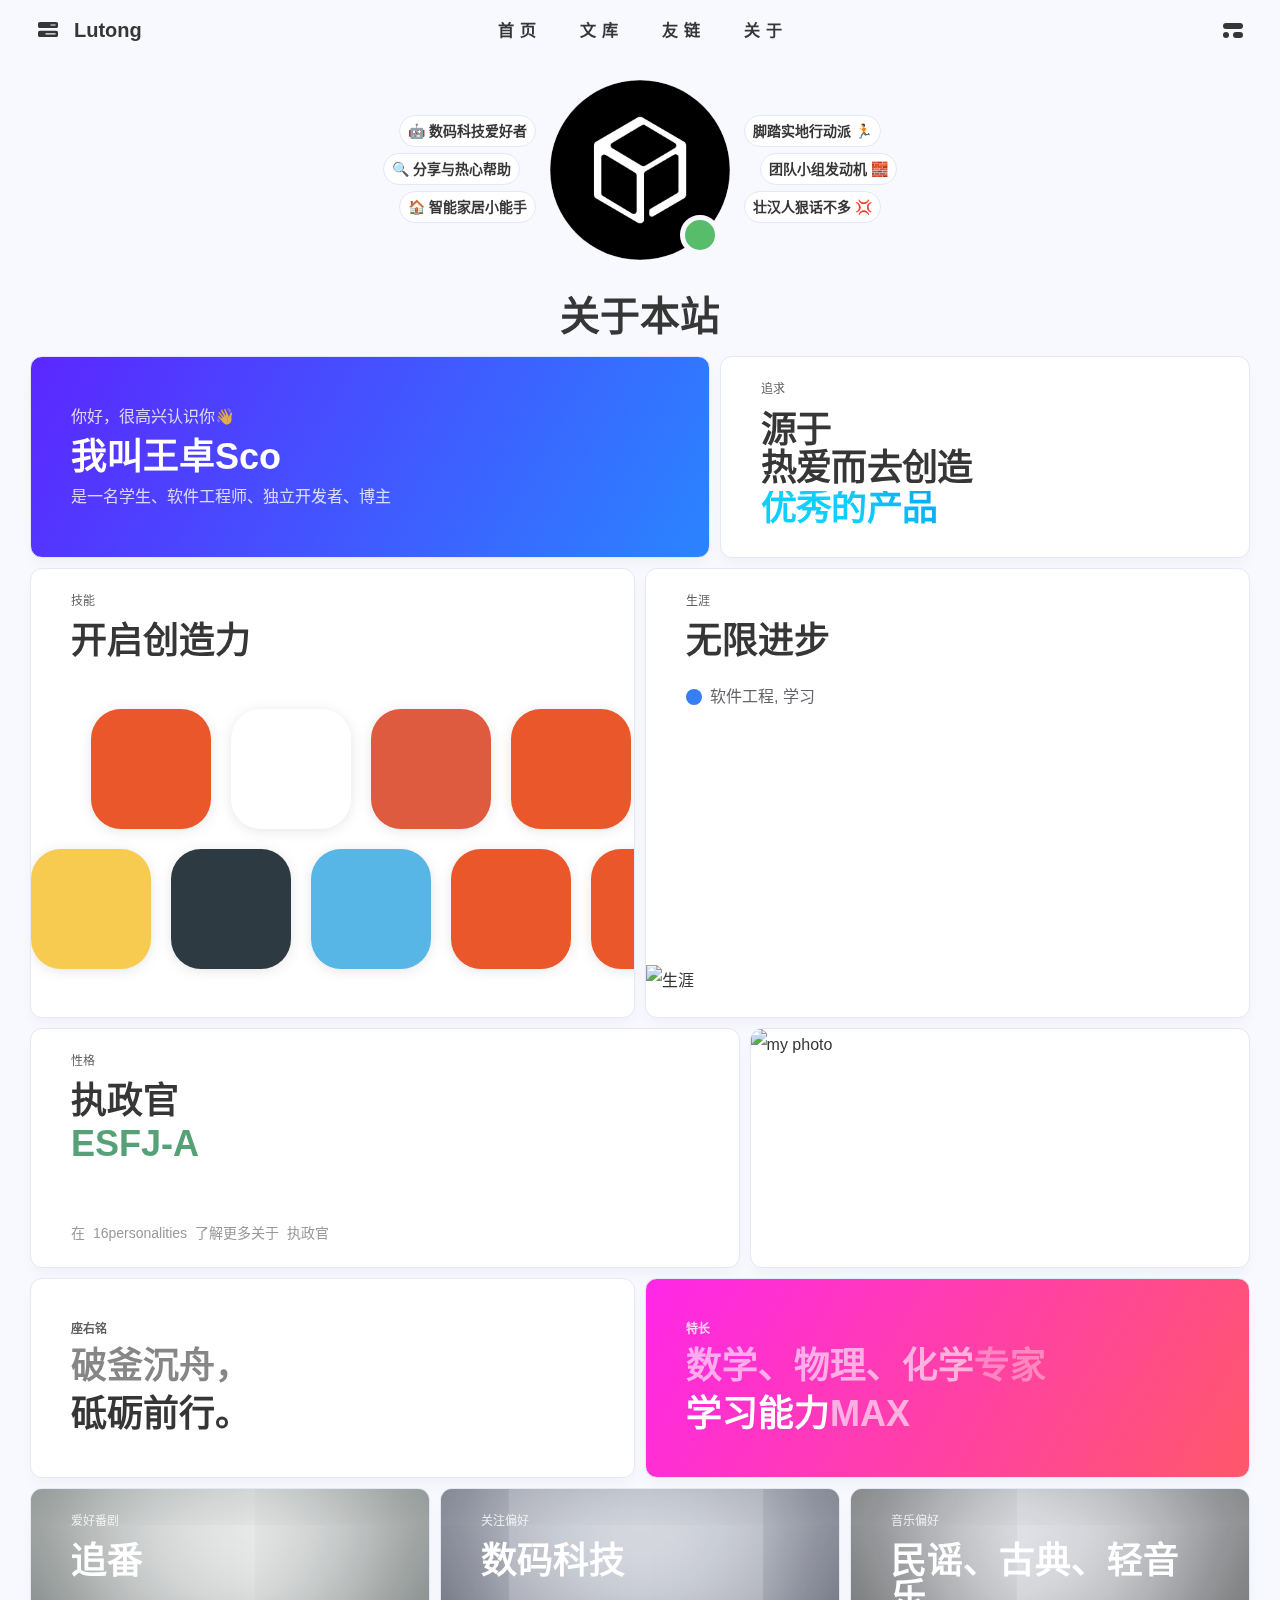
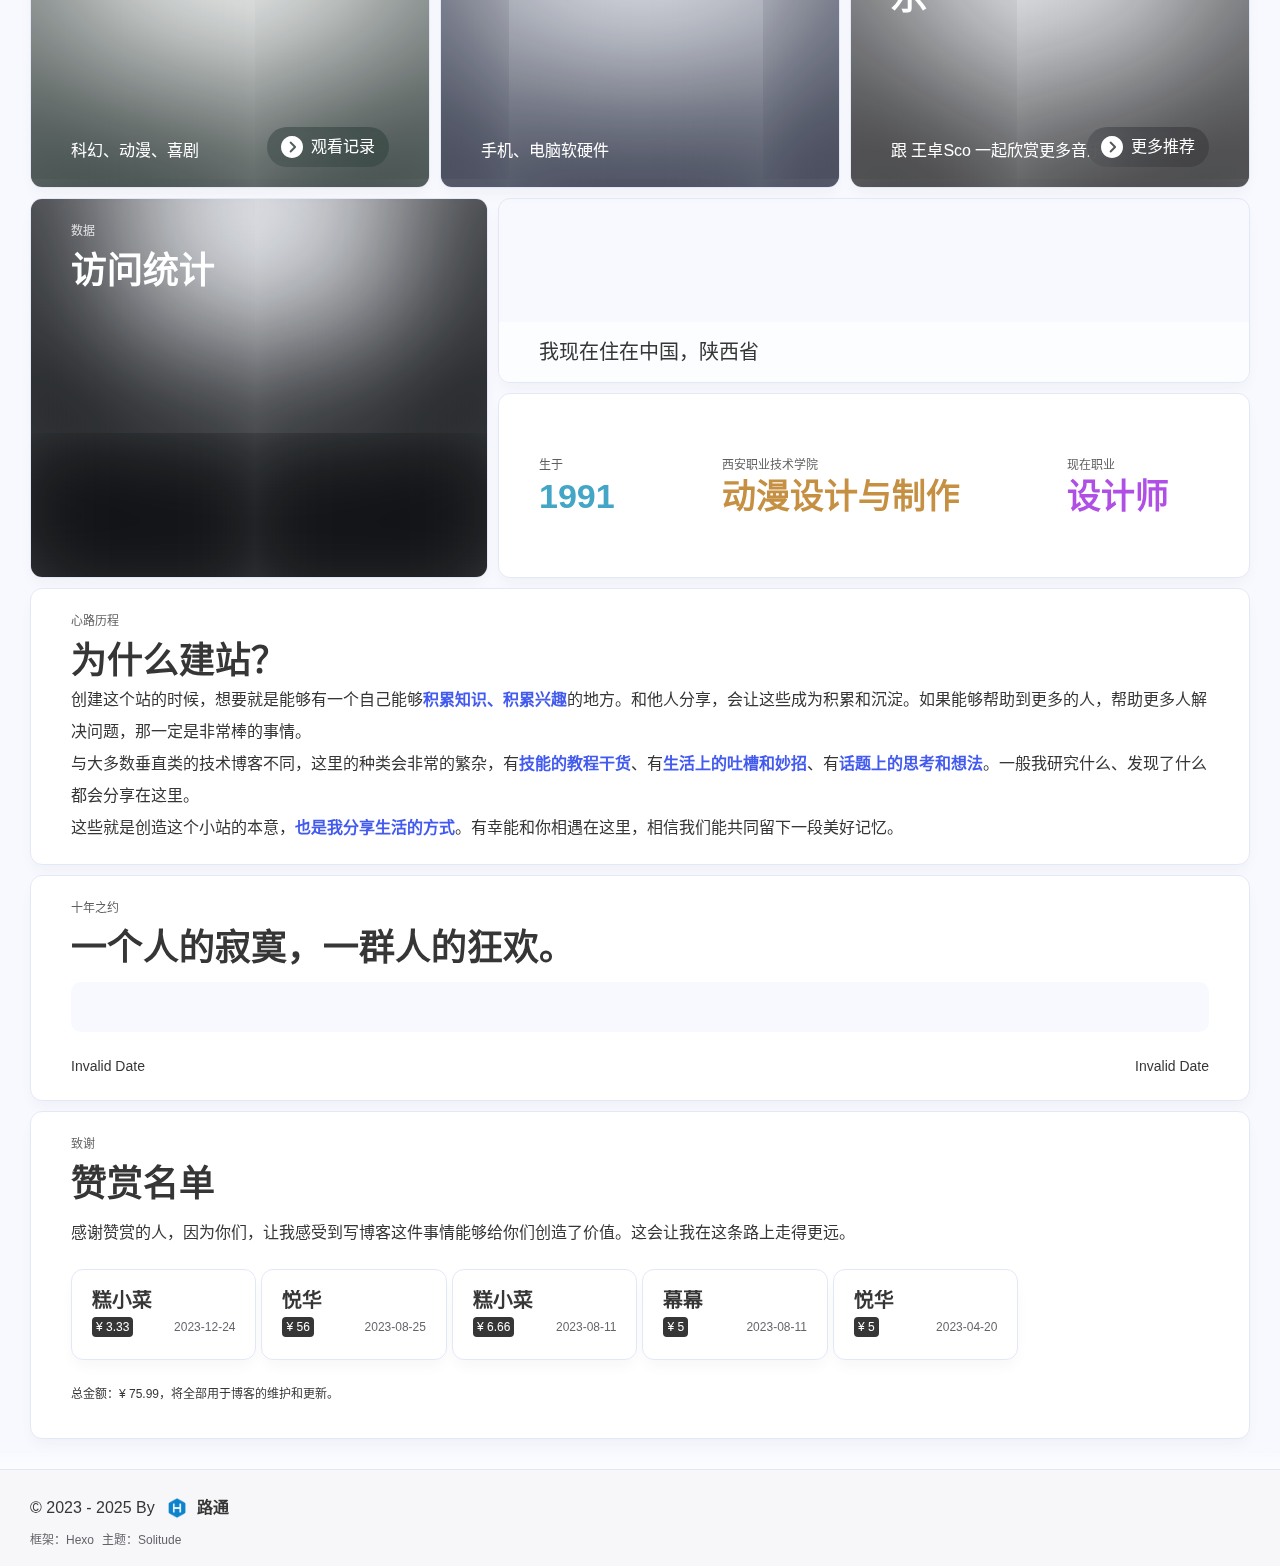
==== about/index.html @ f209f17e "Site updated: 2025-04-10 22:59:40" ====
<!DOCTYPE html><html lang="zh-CN" data-theme="light"><head><meta charset="utf-8"><meta http-equiv="X-UA-Compatible" content="IE=edge"><meta name="viewport" content="width=device-width, initial-scale=1"><title>关于本站 | 路通</title><noscript>开启JavaScript才能访问本站哦~</noscript><link rel="icon" href="/img/pwa/favicon.png"><!-- index.css--><link rel="stylesheet" href="/css/index.css?v=3.0.18"><!-- inject head--><link rel="canonical" href="http://example.com/about/index.html"><link rel="stylesheet" href="https://fastly.jsdelivr.net/npm/@fortawesome/fontawesome-free@6.7.2/css/all.min.css"><!-- aplayer--><link rel="stylesheet" href="https://fastly.jsdelivr.net/npm/aplayer@1.10.1/dist/APlayer.min.css"><!-- swiper--><link rel="stylesheet" href="https://fastly.jsdelivr.net/npm/swiper@11.0.5/swiper-bundle.min.css"><!-- fancybox ui--><link rel="stylesheet" href="https://fastly.jsdelivr.net/npm/@fancyapps/ui@5.0.36/dist/fancybox/fancybox.min.css"><!-- katex--><!-- Open Graph--><meta name="description" content="关于本站"><!-- pwa--><meta name="apple-mobile-web-app-capable" content="路通"><meta name="theme-color" content="var(--efu-main)"><meta name="apple-mobile-web-app-status-bar-style" content="var(--efu-main)"><link rel="bookmark" href="/img/pwa/favicon.png"><link rel="apple-touch-icon" href="/img/pwa/favicon.png" sizes="180x180"><script>console.log(' %c Solitude %c ' + '3.0.18' + ' %c https://github.com/everfu/hexo-theme-solitude',
    'background:#35495e ; padding: 1px; border-radius: 3px 0 0 3px;  color: #fff',
    'background:#ff9a9a ; padding: 1px; border-radius: 0 3px 3px 0;  color: #fff',
    'background:unset ; padding: 1px; border-radius: 0 3px 3px 0;  color: #fff')
</script><script>(()=>{
        const saveToLocal = {
            set: function setWithExpiry(key, value, ttl) {
                if (ttl === 0)
                    return
                const now = new Date()
                const expiryDay = ttl * 86400000
                const item = {
                    value: value,
                    expiry: now.getTime() + expiryDay
                }
                localStorage.setItem(key, JSON.stringify(item))
            },
            get: function getWithExpiry(key) {
                const itemStr = localStorage.getItem(key)

                if (!itemStr) {
                    return undefined
                }
                const item = JSON.parse(itemStr)
                const now = new Date()

                if (now.getTime() > item.expiry) {
                    localStorage.removeItem(key)
                    return undefined
                }
                return item.value
            }
        };
        window.utils = {
            saveToLocal: saveToLocal,
            getCSS: (url, id = false) => new Promise((resolve, reject) => {
              const link = document.createElement('link')
              link.rel = 'stylesheet'
              link.href = url
              if (id) link.id = id
              link.onerror = reject
              link.onload = link.onreadystatechange = function() {
                const loadState = this.readyState
                if (loadState && loadState !== 'loaded' && loadState !== 'complete') return
                link.onload = link.onreadystatechange = null
                resolve()
              }
              document.head.appendChild(link)
            }),
            getScript: (url, attr = {}) => new Promise((resolve, reject) => {
              const script = document.createElement('script')
              script.src = url
              script.async = true
              script.onerror = reject
              script.onload = script.onreadystatechange = function() {
                const loadState = this.readyState
                if (loadState && loadState !== 'loaded' && loadState !== 'complete') return
                script.onload = script.onreadystatechange = null
                resolve()
              }

              Object.keys(attr).forEach(key => {
                script.setAttribute(key, attr[key])
              })

              document.head.appendChild(script)
            }),
            addGlobalFn: (key, fn, name = false, parent = window) => {
                const globalFn = parent.globalFn || {}
                const keyObj = globalFn[key] || {}

                if (name && keyObj[name]) return

                name = name || Object.keys(keyObj).length
                keyObj[name] = fn
                globalFn[key] = keyObj
                parent.globalFn = globalFn
            },
            addEventListenerPjax: (ele, event, fn, option = false) => {
              ele.addEventListener(event, fn, option)
              utils.addGlobalFn('pjax', () => {
                  ele.removeEventListener(event, fn, option)
              })
          },
        }
    })()</script><!-- theme--><script>initTheme = () => {
    let isDarkMode = window.matchMedia('(prefers-color-scheme: dark)').matches
    const cachedMode = utils.saveToLocal.get('theme');
    if (cachedMode === undefined) {
        const nowMode =
            isDarkMode ? 'dark' : 'light'
        document.documentElement.setAttribute('data-theme', nowMode);
    } else {
        document.documentElement.setAttribute('data-theme', cachedMode);
    }
    typeof rm === 'object' && rm.mode(cachedMode === 'dark' && isDarkMode)
}
initTheme()</script><!-- global head--><script>const GLOBAL_CONFIG = {
    root: '/',
    algolia: undefined,
    localsearch: undefined,
    runtime: '2023-04-20 00:00:00',
    lazyload: {
        enable: false,
        error: '/img/error_load.avif'
    },
    copyright: false,
    highlight: {"limit":200,"expand":true,"copy":true,"syntax":"highlight.js"},
    randomlink: false,
    lang: {"theme":{"dark":"已切换至深色模式","light":"已切换至浅色模式"},"copy":{"success":"复制成功","error":"复制失败"},"backtop":"返回顶部","time":{"day":"天前","hour":"小时前","just":"刚刚","min":"分钟前","month":"个月前"},"day":" 天","f12":"开发者模式已打开，请遵循GPL协议。","totalk":"无需删除空行，直接输入评论即可"},
    aside: {
        state: {
            morning: "✨ 早上好，新的一天开始了",
            noon: "🍲 午餐时间",
            afternoon: "🌞 下午好",
            night: "早点休息",
            goodnight: "晚安 😴",
        },
        witty_words: ["你可以的","你一定可以的","祝你好运，陌生人"],
        witty_comment: {
            prefix: '好久不见，',
            back: '欢迎再次回来，',
        },
    },
    covercolor: {
        enable: true
    },
    comment: false,
    lightbox: 'fancybox',
    right_menu: false,
    translate: {"translateDelay":0,"defaultEncoding":2},
    lure: false,
    expire: false,
};</script><!-- page-config head--><script id="config-diff">var PAGE_CONFIG = {
    is_post: false,
    is_page: true,
    is_home: false,
    page: 'about',
    toc: false,
    comment: false,
    ai_text: false,
    color: false,
}</script><meta name="generator" content="Hexo 7.3.0"></head><body id="body" data-type="about"><!-- universe--><!-- background img--><!-- loading--><!-- console--><div id="console"><div class="close-btn" onclick="sco.hideConsole()"><i class="solitude fas fa-xmark"></i></div><div class="console-card-group"><div class="console-card-group-right"><div class="console-card tags" onclick="sco.hideConsole()"><div class="card-content"><div class="author-content-item-tips">标签</div><div class="author-content-item-title">寻找感兴趣的领域</div></div><div class="card-tag-cloud"></div></div><div class="console-card history" onclick="sco.hideConsole()"><ul class="card-archive-list"><li class="item"><a href="/archives/2025/04/"><span class="date">2025/04</span><div class="count-group"><span class="count">1</span><span class="unit">篇</span></div></a></li><li class="item"><a href="/archives/"><span class="date">全部文章</span><div class="count-group"><span class="count">1</span><span class="unit">篇</span></div></a></li></ul></div></div></div><div class="button-group"><div class="console-btn-item"><span class="darkmode_switchbutton" onclick="sco.switchDarkMode()" title="昼夜切换"><i class="solitude fas fa-circle-half-stroke"></i></span></div><div class="console-btn-item" id="consoleHideAside"><span class="asideSwitch" onclick="sco.switchHideAside()" title="边栏显示控制"><i class="solitude fas fa-arrows-left-right-to-line"></i></span></div><div class="console-btn-item" id="consoleMusic" onclick="sco.musicToggle()"><span class="music-switch" title="音乐开关"><i class="solitude fas fa-compact-disc"></i></span></div></div><div class="console-mask" onclick="sco.hideConsole()"></div></div><!-- sidebar--><div id="sidebar" style="zoom: 1;"><div id="menu-mask" style="display: none;"></div><div id="sidebar-menus"><div class="site-data"><div class="data-item is-center"><div class="data-item-link"><a href="/archives/"><div class="headline">文章</div><div class="length-num">1</div></a></div></div><div class="data-item is-center"><div class="data-item-link"><a href="/categories/"><div class="headline">分类</div><div class="length-num">0</div></a></div></div><div class="data-item is-center"><div class="data-item-link"><a href="/tags/"><div class="headline">标签</div><div class="length-num">0</div></a></div></div></div><span class="sidebar-menu-item-title">功能</span><div class="sidebar-menu-item"><span class="darkmode_switchbutton menu-child" onclick="sco.switchDarkMode()"><i class="solitude fas fa-circle-half-stroke"></i><span>显示模式</span></span></div><div class="back-menu-list-groups"><div class="back-menu-list-group"><div class="back-menu-list-title">项目</div><div class="back-menu-list"><a class="back-menu-item" target="_blank" rel="noopener" href="https://github.com/everfu/hexo-theme-solitude" title="Solitude"><img class="nolazyload back-menu-item-icon" src="/img/pwa/favicon.ico" alt="Solitude"><span class="back-menu-item-text">Solitude</span></a></div></div></div><div class="menus_items"><div class="menus_item"><a class="site-page" href="/"><span>首页</span></a></div><div class="menus_item"><a class="site-page" href="javascript:void(0);"><span>文库</span></a><ul class="menus_item_child"><li><a class="site-page child" href="/archives/"><i class="solitude  fas fa-folder-closed"></i><span>全部文章</span></a></li><li><a class="site-page child" href="/categories/"><i class="solitude  fas fa-clone"></i><span>全部分类</span></a></li><li><a class="site-page child" href="/tags/"><i class="solitude  fas fa-tags"></i><span>全部标签</span></a></li></ul></div><div class="menus_item"><a class="site-page" href="javascript:void(0);"><span>友链</span></a><ul class="menus_item_child"><li><a class="site-page child" href="/moments/"><i class="solitude  fas fa-wifi"></i><span>朋友圈</span></a></li><li><a class="site-page child" href="/links/"><i class="solitude  fas fa-user-group"></i><span>友情链接</span></a></li><li><a class="site-page child" href="javascript:travelling()"><i class="solitude  fas fa-gift"></i><span>宝藏博主</span></a></li></ul></div><div class="menus_item"><a class="site-page" href="javascript:void(0);"><span>关于</span></a><ul class="menus_item_child"><li><a class="site-page child" href="/equipment/"><i class="solitude  fas fa-laptop"></i><span>我的装备</span></a></li><li><a class="site-page child" href="/tlink/"><i class="solitude  fas fa-toolbox"></i><span>在线工具</span></a></li><li><a class="site-page child" href="/music/"><i class="solitude  fas fa-music"></i><span>音乐馆</span></a></li><li><a class="site-page child" href="/about/"><i class="solitude  fas fa-user"></i><span>关于我</span></a></li><li><a class="site-page child" href="/works/"><i class="solitude  fas fa-clipboard"></i><span>作品集</span></a></li></ul></div></div><span class="sidebar-menu-item-title">标签</span><div class="card-tags"><div class="card-tag-cloud"></div></div></div></div><!-- keyboard--><!-- righhtside--><div class="page" id="body-wrap"><header class="not-top-img" id="page-header"><nav class="show" id="nav"><div id="nav-group"><div id="blog_name"><div class="back-home-button" tabindex="-1"><i class="back-home-button-icon solitude fas fa-bars-progress"></i><div class="back-menu-list-groups"><div class="back-menu-list-group"><div class="back-menu-list-title">项目</div><div class="back-menu-list"><a class="back-menu-item" target="_blank" rel="noopener" href="https://github.com/everfu/hexo-theme-solitude" title="Solitude"><img class="nolazyload back-menu-item-icon" src="/img/pwa/favicon.ico" alt="Solitude"><span class="back-menu-item-text">Solitude</span></a></div></div></div></div><a id="site-name" href="/" title="返回博客主页"><span class="title">Lutong</span><i class="solitude fas fa-home"></i></a></div><div id="page-name-mask"><div id="page-name"><a id="page-name-text" onclick="sco.toTop()">关于本站</a></div></div><div id="menus"><div class="menus_items"><div class="menus_item"><a class="site-page" href="/"><span>首页</span></a></div><div class="menus_item"><a class="site-page" href="javascript:void(0);"><span>文库</span></a><ul class="menus_item_child"><li><a class="site-page child" href="/archives/"><i class="solitude  fas fa-folder-closed"></i><span>全部文章</span></a></li><li><a class="site-page child" href="/categories/"><i class="solitude  fas fa-clone"></i><span>全部分类</span></a></li><li><a class="site-page child" href="/tags/"><i class="solitude  fas fa-tags"></i><span>全部标签</span></a></li></ul></div><div class="menus_item"><a class="site-page" href="javascript:void(0);"><span>友链</span></a><ul class="menus_item_child"><li><a class="site-page child" href="/moments/"><i class="solitude  fas fa-wifi"></i><span>朋友圈</span></a></li><li><a class="site-page child" href="/links/"><i class="solitude  fas fa-user-group"></i><span>友情链接</span></a></li><li><a class="site-page child" href="javascript:travelling()"><i class="solitude  fas fa-gift"></i><span>宝藏博主</span></a></li></ul></div><div class="menus_item"><a class="site-page" href="javascript:void(0);"><span>关于</span></a><ul class="menus_item_child"><li><a class="site-page child" href="/equipment/"><i class="solitude  fas fa-laptop"></i><span>我的装备</span></a></li><li><a class="site-page child" href="/tlink/"><i class="solitude  fas fa-toolbox"></i><span>在线工具</span></a></li><li><a class="site-page child" href="/music/"><i class="solitude  fas fa-music"></i><span>音乐馆</span></a></li><li><a class="site-page child" href="/about/"><i class="solitude  fas fa-user"></i><span>关于我</span></a></li><li><a class="site-page child" href="/works/"><i class="solitude  fas fa-clipboard"></i><span>作品集</span></a></li></ul></div></div></div><div id="nav-left"></div><div id="nav-right"><div class="nav-button" id="nav-console"><a class="console_switchbutton" onclick="sco.showConsole()" title="中控台" href="javascript:void(0);"><label><i class="left"></i><i class="center"></i><i class="right"></i></label></a></div><div class="nav-button" id="nav-totop" onclick="sco.toTop()"><a class="totopbtn"><i class="solitude fas fa-arrow-up"></i><span id="percent">0</span></a></div><div id="toggle-menu"><a class="site-page"><i class="solitude fas fa-bars"></i></a></div></div></div></nav></header><main class="layout hide-aside" id="content-inner"><div id="page"><div id="about-page"><div class="author-info"><div class="author-tag-left"><span class="author-tag">🤖️ 数码科技爱好者</span><span class="author-tag">🔍 分享与热心帮助</span><span class="author-tag">🏠 智能家居小能手</span></div><div class="author-img"><img src="/img/logo.png"></div><div class="author-tag-right"><span class="author-tag">脚踏实地行动派 🏃</span><span class="author-tag">团队小组发动机 🧱</span><span class="author-tag">壮汉人狠话不多 💢</span></div></div><div class="author-title">关于本站</div><div class="author-content"><div class="author-content-item myInfoAndWittyWord"><div class="title1">你好，很高兴认识你👋</div><div class="title2"><span class="inline-word">我叫王卓Sco</span></div><div class="title1">是一名学生、软件工程师、独立开发者、博主</div></div><div class="aboutsiteTips author-content-item"><div class="author-content-item-tips">追求</div><h2><span class="inline-word">源于<br>热爱而去创造</span><div class="mask"><span class="first-tips" data-show="">优秀的产品</span><span>出色的设计</span><span>高效的编程</span><span data-up="">人性化的用户体验</span></div></h2></div></div><script>var pursuitInterval = null;
pursuitInterval = setInterval(function () {
    const show = document.querySelector('span[data-show]')
    const next = show.nextElementSibling || document.querySelector('.first-tips')
    const up = document.querySelector('span[data-up]')
    if (up) {
        up.removeAttribute('data-up')
    }
    show.removeAttribute('data-show')
    show.setAttribute('data-up', '')
    next.setAttribute('data-show', '')
}, 2000)

document.addEventListener('pjax:send', function () {
    clearInterval(pursuitInterval);
});</script><div class="author-content"><div class="author-content-item skills"><div class="card-content"><div class="author-content-item-tips">技能</div><span class="author-content-item-title">开启创造力</span><div class="skills-style-group"><div class="tags-group-all"><div class="tags-group-wrapper"><div class="tags-group-icon-pair"><div class="tags-group-icon" style="background:#e9572b"><i class="https://i.postimg.cc/vBWVnY8q/html.png" title="HTML" style="color: "></i></div><div class="tags-group-icon" style="background:#f7cb4f"><i class="https://i.postimg.cc/3N10Ltv2/js.png" title="Javascript" style="color: "></i></div></div><div class="tags-group-icon-pair"><div class="tags-group-icon" style="background:#ffffff"><i class="https://npm.elemecdn.com/wleelw-blog-abs@1.0.0/img/icon/kotlin-logo.svg" title="Kotlin" style="color: "></i></div><div class="tags-group-icon" style="background:#2e3a41"><i class="https://i.postimg.cc/dVLZBmtT/webpack.png" title="WebPack" style="color: "></i></div></div><div class="tags-group-icon-pair"><div class="tags-group-icon" style="background:#df5b40"><i class="https://i.postimg.cc/nhgjwjCS/git.png" title="Git" style="color: "></i></div><div class="tags-group-icon" style="background:#57b6e6"><i class="https://i.postimg.cc/8Pk6Fg24/docker.png" title="Docker" style="color: "></i></div></div><div class="tags-group-icon-pair"><div class="tags-group-icon" style="background:#e9572b"><i class="https://i.postimg.cc/vBWVnY8q/html.png" title="HTML" style="color: "></i></div><div class="tags-group-icon" style="background:#e9572b"><i class="https://i.postimg.cc/vBWVnY8q/html.png" title="HTML" style="color: "></i></div></div><div class="tags-group-icon-pair"><div class="tags-group-icon" style="background:#e9572b"><i class="https://i.postimg.cc/vBWVnY8q/html.png" title="HTML" style="color: "></i></div><div class="tags-group-icon" style="background:#e9572b"><i class="https://i.postimg.cc/vBWVnY8q/html.png" title="HTML" style="color: "></i></div></div><div class="tags-group-icon-pair"><div class="tags-group-icon" style="background:#e9572b"><i class="https://i.postimg.cc/vBWVnY8q/html.png" title="HTML" style="color: "></i></div><div class="tags-group-icon" style="background:#f7cb4f"><i class="https://i.postimg.cc/3N10Ltv2/js.png" title="Javascript" style="color: "></i></div></div><div class="tags-group-icon-pair"><div class="tags-group-icon" style="background:#ffffff"><i class="https://npm.elemecdn.com/wleelw-blog-abs@1.0.0/img/icon/kotlin-logo.svg" title="Kotlin" style="color: "></i></div><div class="tags-group-icon" style="background:#2e3a41"><i class="https://i.postimg.cc/dVLZBmtT/webpack.png" title="WebPack" style="color: "></i></div></div><div class="tags-group-icon-pair"><div class="tags-group-icon" style="background:#df5b40"><i class="https://i.postimg.cc/nhgjwjCS/git.png" title="Git" style="color: "></i></div><div class="tags-group-icon" style="background:#57b6e6"><i class="https://i.postimg.cc/8Pk6Fg24/docker.png" title="Docker" style="color: "></i></div></div><div class="tags-group-icon-pair"><div class="tags-group-icon" style="background:#e9572b"><i class="https://i.postimg.cc/vBWVnY8q/html.png" title="HTML" style="color: "></i></div><div class="tags-group-icon" style="background:#e9572b"><i class="https://i.postimg.cc/vBWVnY8q/html.png" title="HTML" style="color: "></i></div></div><div class="tags-group-icon-pair"><div class="tags-group-icon" style="background:#e9572b"><i class="https://i.postimg.cc/vBWVnY8q/html.png" title="HTML" style="color: "></i></div><div class="tags-group-icon" style="background:#e9572b"><i class="https://i.postimg.cc/vBWVnY8q/html.png" title="HTML" style="color: "></i></div></div></div></div><div class="skills-list"><div class="skill-info"><div class="skill-icon" style="background:#e9572b"><i class="https://i.postimg.cc/vBWVnY8q/html.png" title="HTML" style="color: "></i></div><div class="skill-name"><span>HTML</span></div></div><div class="skill-info"><div class="skill-icon" style="background:#f7cb4f"><i class="https://i.postimg.cc/3N10Ltv2/js.png" title="Javascript" style="color: "></i></div><div class="skill-name"><span>Javascript</span></div></div><div class="skill-info"><div class="skill-icon" style="background:#ffffff"><i class="https://npm.elemecdn.com/wleelw-blog-abs@1.0.0/img/icon/kotlin-logo.svg" title="Kotlin" style="color: "></i></div><div class="skill-name"><span>Kotlin</span></div></div><div class="skill-info"><div class="skill-icon" style="background:#2e3a41"><i class="https://i.postimg.cc/dVLZBmtT/webpack.png" title="WebPack" style="color: "></i></div><div class="skill-name"><span>WebPack</span></div></div><div class="skill-info"><div class="skill-icon" style="background:#df5b40"><i class="https://i.postimg.cc/nhgjwjCS/git.png" title="Git" style="color: "></i></div><div class="skill-name"><span>Git</span></div></div><div class="skill-info"><div class="skill-icon" style="background:#57b6e6"><i class="https://i.postimg.cc/8Pk6Fg24/docker.png" title="Docker" style="color: "></i></div><div class="skill-name"><span>Docker</span></div></div><div class="skill-info"><div class="skill-icon" style="background:#e9572b"><i class="https://i.postimg.cc/vBWVnY8q/html.png" title="HTML" style="color: "></i></div><div class="skill-name"><span>HTML</span></div></div><div class="skill-info"><div class="skill-icon" style="background:#e9572b"><i class="https://i.postimg.cc/vBWVnY8q/html.png" title="HTML" style="color: "></i></div><div class="skill-name"><span>HTML</span></div></div><div class="skill-info"><div class="skill-icon" style="background:#e9572b"><i class="https://i.postimg.cc/vBWVnY8q/html.png" title="HTML" style="color: "></i></div><div class="skill-name"><span>HTML</span></div></div><div class="skill-info"><div class="skill-icon" style="background:#e9572b"><i class="https://i.postimg.cc/vBWVnY8q/html.png" title="HTML" style="color: "></i></div><div class="skill-name"><span>HTML</span></div></div><div class="etc">...</div></div></div></div></div><div class="author-content-item careers"><div class="card-content"><div class="author-content-item-tips">生涯</div><span class="author-content-item-title">无限进步</span><div class="careers-group"><div class="careers-item"><div class="circle" style="background:#357ef5"></div><div class="name">软件工程, 学习</div></div></div><img class="author-content-img" src="https://s3.qjqq.cn/47/67a216483c354.png!color" alt="生涯"></div></div></div><div class="author-content"><div class="author-content-item personalities"><div class="author-content-item-tips">性格</div><span class="author-content-item-title">执政官</span><div class="title2" style="color:#56a178">ESFJ-A</div><div class="image"><img class="nolazyload" src="https:/example.com/ESFJ-A.svg"></div><div class="post-tips">在 <a target="_blank" rel="noopener" href="https://www.16personalities.com/">16personalities </a>了解更多关于 <a target="_blank" rel="noopener" href="https://www.16personalities.com/ch/esfj-人格">执政官</a></div></div><div class="author-content-item myphoto"><img class="author-content-img" src="https://7.isyangs.cn/1/65eb2d340cad3-1.png" alt="my photo"></div></div><div class="author-content"><div class="author-content-item maxim"><div class="author-content-item-tips">座右铭</div><span class="maxim-title"><span>破釜沉舟，</span><span>砥砺前行。</span></span></div><div class="author-content-item buff"><div class="card-content"><div class="author-content-item-tips">特长</div><span class="buff-title"><span>数学、物理、化学<span class="inline-word">专家</span></span><span>学习能力<span class="inline-word">MAX</span></span></span></div></div></div><div class="author-content"><div class="author-content-item comic"><div class="card-content"><div class="author-content-item-tips">爱好番剧</div><span class="author-content-item-title">追番</span><div class="content-bottom"><div class="tips">科幻、动漫、喜剧</div><div class="banner-button-group"><a class="banner-button" href="/pyq/"><i class="solitude fas fa-circle-chevron-right"></i><span class="banner-button-text">观看记录</span></a></div></div><div class="comic-box"><a class="comic-item" href="https://movie.douban.com/subject/26683290/" target="_blank" rel="noopener noreferrer" title="你的名字"><div class="comic-item-cover"><img class="nolazyload" src="https://images.418121.xyz/file/blog/covers/p2910701461.webp" alt="你的名字"></div></a><a class="comic-item" href="https://www.bilibili.com/bangumi/media/md1699" target="_blank" rel="noopener noreferrer" title="四月是你的谎言"><div class="comic-item-cover"><img class="nolazyload" src="https://images.418121.xyz/file/blog/covers/p2232343678.webp" alt="四月是你的谎言"></div></a><a class="comic-item" href="https://movie.douban.com/subject/35267208/" target="_blank" rel="noopener noreferrer" title="流浪地球2"><div class="comic-item-cover"><img class="nolazyload" src="https://images.418121.xyz/file/blog/covers/p2886653882.webp" alt="流浪地球2"></div></a><a class="comic-item" href="https://movie.douban.com/subject/34874432/" target="_blank" rel="noopener noreferrer" title="花束般的恋爱"><div class="comic-item-cover"><img class="nolazyload" src="https://images.418121.xyz/file/blog/covers/p2868462052.webp" alt="花束般的恋爱"></div></a><a class="comic-item" href="https://movie.douban.com/subject/30402296/" target="_blank" rel="noopener noreferrer" title="天气之子"><div class="comic-item-cover"><img class="nolazyload" src="https://images.418121.xyz/file/blog/covers/p2558022335.webp" alt="天气之子"></div></a></div></div></div><div class="author-content-item like-technology" style="background: url(https://7.isyangs.cn/1/65eb2e3d6616b-1.png) no-repeat center/cover"><div class="card-content"><div class="author-content-item-tips">关注偏好</div><span class="author-content-item-title">数码科技</span><div class="content-bottom"><div class="tips">手机、电脑软硬件</div></div></div></div><div class="author-content-item like-music" style="background: url(https://7.isyangs.cn/1/65eb2e5f85132-1.png) no-repeat center/cover"><div class="card-content"><div class="author-content-item-tips">音乐偏好</div><span class="author-content-item-title">民谣、古典、轻音乐</span><div class="content-bottom"><div class="tips">跟 王卓Sco 一起欣赏更多音乐</div><div class="banner-button-group"><a class="banner-button" href="/music/"><i class="solitude fas fa-circle-chevron-right"></i><span class="banner-button-text">更多推荐</span></a></div></div></div></div></div><div class="author-content"><div class="about-statistic author-content-item" style="background: url(https://7.isyangs.cn/1/65eb2e9109826-1.png);"><div class="card-content"><div class="author-content-item-tips">数据</div><span class="author-content-item-title">访问统计</span><div id="statistic"></div><div class="post-tips"></div></div></div><style>:root {
    --site-about-oneself-map--light: url(https://7.isyangs.cn/1/65eb2ec63a9aa-1.png);
    --site-about-oneself-map--dark: url(https://7.isyangs.cn/1/65eb2eedc780e-1.png);
}</style><div class="author-content-item-group column mapAndInfo"><div class="author-content-item map single"><span class="map-title">我现在住在中国，陕西省</span></div><div class="author-content-item selfInfo single"><div><span class="selfInfo-title">生于</span><span class="selfInfo-content" style="color: #43a6c6;">1991</span></div><div><span class="selfInfo-title">西安职业技术学院</span><span class="selfInfo-content" style="color: #c69043;">动漫设计与制作</span></div><div><span class="selfInfo-title">现在职业</span><span class="selfInfo-content" style="color: #b04fe6;">设计师</span></div></div></div></div><div class="author-content"><div class="create-site-post author-content-item single"><div class="author-content-item-tips">心路历程</div><span class="author-content-item-title">为什么建站？</span><br>创建这个站的时候，想要就是能够有一个自己能够<b>积累知识、积累兴趣</b>的地方。和他人分享，会让这些成为积累和沉淀。如果能够帮助到更多的人，帮助更多人解决问题，那一定是非常棒的事情。 <br> 与大多数垂直类的技术博客不同，这里的种类会非常的繁杂，有<b>技能的教程干货</b>、有<b>生活上的吐槽和妙招</b>、有<b>话题上的思考和想法</b>。一般我研究什么、发现了什么都会分享在这里。 <br> 这些就是创造这个小站的本意，<b>也是我分享生活的方式</b>。有幸能和你相遇在这里，相信我们能共同留下一段美好记忆。 <br></div></div><div class="author-content" id="tenyear"><div class="create-site-post author-content-item single"><div class="author-content-item-tips">十年之约</div><div class="author-content-item-title">一个人的寂寞，一群人的狂欢。</div><p></p><div class="tenyear-timeline"><div class="progress"></div><div class="past-time"></div><div class="percentage-label"></div></div><div class="time-labels"><div class="start-time" id="tenyear-start-time">Invalid Date</div><div class="end-time" id="tenyear-end-time">Invalid Date</div></div></div></div><script>function updateTenYearProgress() {
    let progressElement = document.querySelector(".progress");
    let pastTimeElement = document.querySelector(".past-time");
    let percentageLabelElement = document.querySelector(".percentage-label");
    let startTimeElement = document.getElementById("tenyear-start-time");
    let endTimeElement = document.getElementById("tenyear-end-time");
    let startTime = new Date(startTimeElement.textContent).getTime();
    let endTime = new Date(endTimeElement.textContent).getTime();

    const currentTime = new Date().getTime();
    const progress = ((currentTime - startTime) / (endTime - startTime) * 100);
    const progressPercentage = Math.min(progress, 100) + "%";

    pastTimeElement.style.setProperty("--past-time-percentage", progress + "%");
    progressElement.style.setProperty("--progress-percentage", progressPercentage);
    if (progress > 5) {
        percentageLabelElement.textContent = `${progress.toFixed(0)}%`;
        percentageLabelElement.style.left = `calc(${progress}% - 35px)`;
    }

    percentageLabelElement.style.visibility = "visible";
}

if (document.getElementById("tenyear")) {
    updateTenYearProgress();
}</script><div class="author-content"><div class="author-content-item single reward"><div class="author-content-item-tips">致谢</div><span class="author-content-item-title">赞赏名单</span><div class="author-content-item-description">感谢赞赏的人，因为你们，让我感受到写博客这件事情能够给你们创造了价值。这会让我在这条路上走得更远。</div><div class="reward-list-all"><div class="reward-list-item"><div class="reward-list-item-name">糕小菜</div><div class="reward-list-bottom-group"><div class="reward-list-item-money" style="background-color:undefined">¥ 3.33</div><time class="datetime reward-list-item-time" datetime="2023-12-24T08:00:00+08:00"></time></div></div><div class="reward-list-item"><div class="reward-list-item-name">悦华</div><div class="reward-list-bottom-group"><div class="reward-list-item-money" style="background-color:undefined">¥ 56</div><time class="datetime reward-list-item-time" datetime="2023-08-25T08:00:00+08:00"></time></div></div><div class="reward-list-item"><div class="reward-list-item-name">糕小菜</div><div class="reward-list-bottom-group"><div class="reward-list-item-money" style="background-color:undefined">¥ 6.66</div><time class="datetime reward-list-item-time" datetime="2023-08-11T08:00:00+08:00"></time></div></div><div class="reward-list-item"><div class="reward-list-item-name">幕幕</div><div class="reward-list-bottom-group"><div class="reward-list-item-money" style="background-color:undefined">¥ 5</div><time class="datetime reward-list-item-time" datetime="2023-08-11T08:00:00+08:00"></time></div></div><div class="reward-list-item"><div class="reward-list-item-name">悦华</div><div class="reward-list-bottom-group"><div class="reward-list-item-money" style="background-color:undefined">¥ 5</div><time class="datetime reward-list-item-time" datetime="2023-04-20T08:00:00+08:00"></time></div></div></div><div class="reward-list-tips"><p>总金额：¥ 75.99，将全部用于博客的维护和更新。</p></div></div></div></div></div></main><footer id="footer"><div id="footer-bar"><div class="footer-bar-links"><div class="footer-bar-left"><div class="copyright">© 2023 - 2025 By&nbsp;<a class="footer-bar-link" href="/"><img class="author-avatar" src="/img/pwa/favicon.png">路通</a></div><div class="beian-group"><a class="footer-bar-link" target="_blank" rel="noopener" href="https://hexo.io/">框架：Hexo</a><a class="footer-bar-link" target="_blank" rel="noopener" href="https://github.com/everfu/hexo-theme-solitude">主题：Solitude</a></div></div></div></div></footer></div><!-- right_menu--><!-- inject body--><div><script src="/js/utils.js?v=3.0.18"></script><script src="/js/main.js?v=3.0.18"></script><script src="/js/third_party/waterfall.min.js?v=3.0.18"></script><script src="https://fastly.jsdelivr.net/npm/pjax@0.2.8/pjax.min.js"></script><script src="/js/tw_cn.js?v=3.0.18"></script><script src="https://fastly.jsdelivr.net/npm/node-snackbar@0.1.16/dist/snackbar.min.js"></script><script src="https://fastly.jsdelivr.net/npm/@fancyapps/ui@5.0.36/dist/fancybox/fancybox.umd.min.js"></script><script src="https://fastly.jsdelivr.net/npm/swiper@11.0.5/swiper-bundle.min.js"></script><script>var meting_api = 'https://meting.qjqq.cn/?server=:server&type=:type&id=:id&auth=:auth&r=:r';</script><script src="https://fastly.jsdelivr.net/npm/aplayer@1.10.1/dist/APlayer.min.js"></script><script src="https://fastly.jsdelivr.net/npm/meting@2.0.1/dist/Meting.min.js"></script><script src="https://fastly.jsdelivr.net/npm/colorthief@2.6.0/dist/color-thief.min.js"></script><script src="/js/covercolor/local.js?v=3.0.18"></script><script>window.paceOptions = {
  restartOnPushState: false
}

utils.addGlobalFn('pjaxSend', () => {
  Pace.restart()
}, 'pace_restart')
</script><script src="https://fastly.jsdelivr.net/npm/pace-js@1.2.4/pace.min.js"></script><div class="js-pjax"></div></div><!-- pjax--><script>const pjax = new Pjax({
    elements: 'a:not([target="_blank"])',
    selectors: ["title","#body-wrap","#site-config","meta[name=\"description\"]",".js-pjax","meta[property^=\"og:\"]","#config-diff",".rs_show",".rs_hide"],
    cacheBust: false,
    analytics: false,
    scrollRestoration: false
})

document.querySelectorAll('script[data-pjax]').forEach(item => {
    const newScript = document.createElement('script')
    const content = item.text || item.textContent || item.innerHTML || ""
    Array.from(item.attributes).forEach(attr => newScript.setAttribute(attr.name, attr.value))
    newScript.appendChild(document.createTextNode(content))
    item.parentNode.replaceChild(newScript, item)
})

document.addEventListener('pjax:complete', () => {
    window.refreshFn()

    document.querySelectorAll('script[data-pjax]').forEach(item => {
        const newScript = document.createElement('script')
        const content = item.text || item.textContent || item.innerHTML || ""
        Array.from(item.attributes).forEach(attr => newScript.setAttribute(attr.name, attr.value))
        newScript.appendChild(document.createTextNode(content))
        item.parentNode.replaceChild(newScript, item)
    })

    GLOBAL_CONFIG.islazyload && window.lazyLoadInstance.update()

})

document.addEventListener('pjax:error', (e) => {
    if (e.request.status === 404) {
        pjax.loadUrl('/404.html')
    }
})</script><!-- google adsense--><!-- search--><!-- music--><div class="needEndHide" id="nav-music"><div id="nav-music-hoverTips" onclick="sco.musicToggle()">音乐已暂停</div><meting-js id="5144842535" server="netease" type="playlist" mutex="true" preload="none" theme="var(--efu-main)" data-lrctype="0" order="random" volume="0.8"></meting-js></div></body></html>
        <script>
            const posts = ["2025/04/10/hello-world/"];
            function toRandomPost() {
                const randomPost = posts[Math.floor(Math.random() * posts.length)];
                pjax.loadUrl(GLOBAL_CONFIG.root + randomPost);
            }
        </script>
---- css/index.css ----
@charset "UTF-8";
.card_box {
  display: flex;
  justify-content: space-between;
  flex-direction: column;
  background-position: center;
  background-size: cover;
  border-radius: 12px;
  position: relative;
  overflow: hidden;
  padding: 10px;
  color: #fff !important;
  margin: 10px auto;
}
.card_box::after {
  content: '';
  position: absolute;
  height: 100%;
  width: 100%;
  left: 0;
  top: 0;
  background: rgba(0,0,0,0.1);
  transition: 0.5s;
  z-index: 0;
}
.card_box:hover .card_mask {
  opacity: 1;
  pointer-events: auto;
}
.card_box .card_top {
  display: flex;
  z-index: 1;
  align-items: center;
  justify-content: space-between;
}
.card_box .card_mask {
  position: absolute;
  pointer-events: none;
  z-index: 2;
  transition: 0.5s;
  opacity: 0;
  width: 100%;
  height: 100%;
  left: 0;
  top: 0;
  padding: 20px;
  background: #333;
}
.card_box .card_mask span {
  display: block;
  height: calc(100% - 40px);
  overflow: auto;
}
.card_box .card_mask a {
  text-align: center;
  background: #fff;
  color: #333 !important;
  border-radius: 5px;
  border-bottom: none !important;
  position: absolute;
  width: calc(100% - 40px);
  bottom: 20px;
  left: 20px;
}
.card_box .card_mask a:hover {
  text-decoration: none !important;
  color: #fff !important;
  background: #49b1f5;
}
.card_box .card_content {
  z-index: 1;
}
.card_box .card_content span {
  font-size: 18px;
  font-weight: bold;
}
[data-theme='dark'] .card_box {
  color: #ddd !important;
}
[data-theme='dark'] .card_box::after {
  background: rgba(0,0,0,0.4);
}
.red {
  color: var(--efu-red);
}
.green {
  color: var(--efu-green);
}
.blue {
  color: var(--efu-blue);
}
.yellow {
  color: var(--efu-yellow);
}
.pink {
  color: var(--efu-pink);
}
.purple {
  color: var(--efu-purple);
}
.orange {
  color: var(--efu-orange);
}
.bg-red {
  background-color: var(--efu-red);
  color: var(--efu-white);
}
.bg-green {
  background-color: var(--efu-green);
  color: var(--efu-white);
}
.bg-blue {
  background-color: var(--efu-blue);
  color: var(--efu-white);
}
.bg-yellow {
  background-color: var(--efu-yellow);
}
.bg-pink {
  background-color: var(--efu-pink);
  color: var(--efu-white);
}
.bg-purple {
  background-color: var(--efu-purple);
  color: var(--efu-white);
}
.bg-orange {
  background-color: var(--efu-orange);
  color: var(--efu-white);
}
.block {
  display: block;
}
.center {
  margin: 0 auto;
}
.right {
  margin-left: auto;
}
.larger {
  font-size: 1.5rem;
  margin: 5px;
}
.larger i {
  transform: scale(1.5);
}
.video-container {
  display: flex;
  justify-content: center;
}
.video-container iframe {
  width: 80%;
  height: 400px;
}
@media screen and (max-width: 768px) {
  .video-container iframe {
    width: 100%;
    height: 200px;
  }
}

@keyframes snackbar-progress{0%{width:0}to{width:100%}}.snackbar-container{transition:.5s;font-size:14px;position:fixed;align-items:center;line-height:22px;padding:18px 24px;bottom:-100px;top:-100px;opacity:0;z-index:9999;background:var(--efu-lighttext)!important;color:var(--efu-card-bg);border-radius:0;display:flex;justify-content:center;max-width:none;min-width:100%;margin:0;left:0;height:60px;transform:none}.snackbar-container p{color:var(--efu-card-bg)!important;font-weight:700!important;text-align:center;font-size:.8rem!important;display:flex;justify-content:center}.snackbar-container .action{display:inline-block;font-size:inherit;margin:0 0 0 24px;min-width:min-content;cursor:pointer;color:var(--efu-card-bg)!important;background:var(--efu-lighttext)!important;padding:4px 6px;font-weight:700;border-radius:8px;transition:.3s;border:var(--style-border)}.snackbar-container .action:hover{background:var(--efu-card-bg)!important;color:var(--efu-lighttext)!important}.snackbar-container:after{position:absolute;width:0;height:100%;left:0;top:0;background:var(--efu-white);opacity:.1;content:"";animation:snackbar-progress var(--efu-snackbar-time) linear forwards;pointer-events:none}.snackbar-pos.top-center,.snackbar-pos.top-left{bottom:auto;top:0;left:0}.snackbar-pos.top-right{bottom:auto;top:0;right:0}
@media screen and (min-width: 768px) {
@-moz-keyframes showCover {
    from {
      opacity: 0;
      transform: rotate(10deg) translateY(-8%) scale(1.8);
    }
    to {
      opacity: 0.5;
      transform: rotate(10deg) translateY(-10%) scale(2);
    }
}
@-webkit-keyframes showCover {
    from {
      opacity: 0;
      transform: rotate(10deg) translateY(-8%) scale(1.8);
    }
    to {
      opacity: 0.5;
      transform: rotate(10deg) translateY(-10%) scale(2);
    }
}
@-o-keyframes showCover {
    from {
      opacity: 0;
      transform: rotate(10deg) translateY(-8%) scale(1.8);
    }
    to {
      opacity: 0.5;
      transform: rotate(10deg) translateY(-10%) scale(2);
    }
}
@keyframes showCover {
    from {
      opacity: 0;
      transform: rotate(10deg) translateY(-8%) scale(1.8);
    }
    to {
      opacity: 0.5;
      transform: rotate(10deg) translateY(-10%) scale(2);
    }
}
}
@-moz-keyframes barrageIn {
  0% {
    transform: translateY(20px);
    opacity: 0;
  }
  100% {
    transform: translateY(0);
    opacity: 1;
  }
}
@-webkit-keyframes barrageIn {
  0% {
    transform: translateY(20px);
    opacity: 0;
  }
  100% {
    transform: translateY(0);
    opacity: 1;
  }
}
@-o-keyframes barrageIn {
  0% {
    transform: translateY(20px);
    opacity: 0;
  }
  100% {
    transform: translateY(0);
    opacity: 1;
  }
}
@keyframes barrageIn {
  0% {
    transform: translateY(20px);
    opacity: 0;
  }
  100% {
    transform: translateY(0);
    opacity: 1;
  }
}
@-moz-keyframes barrageOut {
  0% {
    transform: translateY(0);
    opacity: 1;
  }
  100% {
    transform: translateY(20px);
    opacity: 0;
  }
}
@-webkit-keyframes barrageOut {
  0% {
    transform: translateY(0);
    opacity: 1;
  }
  100% {
    transform: translateY(20px);
    opacity: 0;
  }
}
@-o-keyframes barrageOut {
  0% {
    transform: translateY(0);
    opacity: 1;
  }
  100% {
    transform: translateY(20px);
    opacity: 0;
  }
}
@keyframes barrageOut {
  0% {
    transform: translateY(0);
    opacity: 1;
  }
  100% {
    transform: translateY(20px);
    opacity: 0;
  }
}
@-moz-keyframes scroll-down-effect {
  0% {
    top: 0;
    opacity: 0.4;
  }
  50% {
    top: -16px;
    opacity: 1;
  }
  100% {
    top: 0;
    opacity: 0.4;
  }
}
@-webkit-keyframes scroll-down-effect {
  0% {
    top: 0;
    opacity: 0.4;
  }
  50% {
    top: -16px;
    opacity: 1;
  }
  100% {
    top: 0;
    opacity: 0.4;
  }
}
@-o-keyframes scroll-down-effect {
  0% {
    top: 0;
    opacity: 0.4;
  }
  50% {
    top: -16px;
    opacity: 1;
  }
  100% {
    top: 0;
    opacity: 0.4;
  }
}
@keyframes scroll-down-effect {
  0% {
    top: 0;
    opacity: 0.4;
  }
  50% {
    top: -16px;
    opacity: 1;
  }
  100% {
    top: 0;
    opacity: 0.4;
  }
}
@-moz-keyframes header-effect {
  0% {
    opacity: 0;
    transform: translateY(-50px);
  }
  100% {
    opacity: 1;
    transform: translateY(0);
  }
}
@-webkit-keyframes header-effect {
  0% {
    opacity: 0;
    transform: translateY(-50px);
  }
  100% {
    opacity: 1;
    transform: translateY(0);
  }
}
@-o-keyframes header-effect {
  0% {
    opacity: 0;
    transform: translateY(-50px);
  }
  100% {
    opacity: 1;
    transform: translateY(0);
  }
}
@keyframes header-effect {
  0% {
    opacity: 0;
    transform: translateY(-50px);
  }
  100% {
    opacity: 1;
    transform: translateY(0);
  }
}
@-moz-keyframes headerNoOpacity {
  0% {
    transform: translateY(-50px);
  }
  100% {
    transform: translateY(0);
  }
}
@-webkit-keyframes headerNoOpacity {
  0% {
    transform: translateY(-50px);
  }
  100% {
    transform: translateY(0);
  }
}
@-o-keyframes headerNoOpacity {
  0% {
    transform: translateY(-50px);
  }
  100% {
    transform: translateY(0);
  }
}
@keyframes headerNoOpacity {
  0% {
    transform: translateY(-50px);
  }
  100% {
    transform: translateY(0);
  }
}
@-moz-keyframes bottom-top {
  0% {
    opacity: 0;
    margin-top: 50px;
  }
  100% {
    opacity: 1;
    margin-top: 0;
  }
}
@-webkit-keyframes bottom-top {
  0% {
    opacity: 0;
    margin-top: 50px;
  }
  100% {
    opacity: 1;
    margin-top: 0;
  }
}
@-o-keyframes bottom-top {
  0% {
    opacity: 0;
    margin-top: 50px;
  }
  100% {
    opacity: 1;
    margin-top: 0;
  }
}
@keyframes bottom-top {
  0% {
    opacity: 0;
    margin-top: 50px;
  }
  100% {
    opacity: 1;
    margin-top: 0;
  }
}
@-moz-keyframes titlescale {
  0% {
    opacity: 0;
    transform: scale(0.7);
  }
  100% {
    opacity: 1;
    transform: scale(1);
  }
}
@-webkit-keyframes titlescale {
  0% {
    opacity: 0;
    transform: scale(0.7);
  }
  100% {
    opacity: 1;
    transform: scale(1);
  }
}
@-o-keyframes titlescale {
  0% {
    opacity: 0;
    transform: scale(0.7);
  }
  100% {
    opacity: 1;
    transform: scale(1);
  }
}
@keyframes titlescale {
  0% {
    opacity: 0;
    transform: scale(0.7);
  }
  100% {
    opacity: 1;
    transform: scale(1);
  }
}
@-moz-keyframes search_close {
  0% {
    transform: translateY(0);
    opacity: 1;
  }
  100% {
    transform: translateY(20px);
    opacity: 0;
  }
}
@-webkit-keyframes search_close {
  0% {
    transform: translateY(0);
    opacity: 1;
  }
  100% {
    transform: translateY(20px);
    opacity: 0;
  }
}
@-o-keyframes search_close {
  0% {
    transform: translateY(0);
    opacity: 1;
  }
  100% {
    transform: translateY(20px);
    opacity: 0;
  }
}
@keyframes search_close {
  0% {
    transform: translateY(0);
    opacity: 1;
  }
  100% {
    transform: translateY(20px);
    opacity: 0;
  }
}
@-moz-keyframes to_show {
  0% {
    opacity: 0;
  }
  100% {
    opacity: 1;
  }
}
@-webkit-keyframes to_show {
  0% {
    opacity: 0;
  }
  100% {
    opacity: 1;
  }
}
@-o-keyframes to_show {
  0% {
    opacity: 0;
  }
  100% {
    opacity: 1;
  }
}
@keyframes to_show {
  0% {
    opacity: 0;
  }
  100% {
    opacity: 1;
  }
}
@-moz-keyframes to_hide {
  0% {
    opacity: 1;
  }
  100% {
    opacity: 0;
  }
}
@-webkit-keyframes to_hide {
  0% {
    opacity: 1;
  }
  100% {
    opacity: 0;
  }
}
@-o-keyframes to_hide {
  0% {
    opacity: 1;
  }
  100% {
    opacity: 0;
  }
}
@keyframes to_hide {
  0% {
    opacity: 1;
  }
  100% {
    opacity: 0;
  }
}
@-moz-keyframes ribbon_to_show {
  0% {
    opacity: 0;
  }
  100% {
    opacity: 0.6;
  }
}
@-webkit-keyframes ribbon_to_show {
  0% {
    opacity: 0;
  }
  100% {
    opacity: 0.6;
  }
}
@-o-keyframes ribbon_to_show {
  0% {
    opacity: 0;
  }
  100% {
    opacity: 0.6;
  }
}
@keyframes ribbon_to_show {
  0% {
    opacity: 0;
  }
  100% {
    opacity: 0.6;
  }
}
@-moz-keyframes avatar_turn_around {
  0% {
    transform: rotate(0);
  }
  100% {
    transform: rotate(360deg);
  }
}
@-webkit-keyframes avatar_turn_around {
  0% {
    transform: rotate(0);
  }
  100% {
    transform: rotate(360deg);
  }
}
@-o-keyframes avatar_turn_around {
  0% {
    transform: rotate(0);
  }
  100% {
    transform: rotate(360deg);
  }
}
@keyframes avatar_turn_around {
  0% {
    transform: rotate(0);
  }
  100% {
    transform: rotate(360deg);
  }
}
@-moz-keyframes sub_menus {
  0% {
    opacity: 0;
    transform: translateY(10px);
  }
  100% {
    opacity: 1;
    transform: translateY(0);
  }
}
@-webkit-keyframes sub_menus {
  0% {
    opacity: 0;
    transform: translateY(10px);
  }
  100% {
    opacity: 1;
    transform: translateY(0);
  }
}
@-o-keyframes sub_menus {
  0% {
    opacity: 0;
    transform: translateY(10px);
  }
  100% {
    opacity: 1;
    transform: translateY(0);
  }
}
@keyframes sub_menus {
  0% {
    opacity: 0;
    transform: translateY(10px);
  }
  100% {
    opacity: 1;
    transform: translateY(0);
  }
}
@-moz-keyframes donate_effcet {
  0% {
    opacity: 0;
    transform: translateY(-20px);
  }
  100% {
    opacity: 1;
    transform: translateY(0);
  }
}
@-webkit-keyframes donate_effcet {
  0% {
    opacity: 0;
    transform: translateY(-20px);
  }
  100% {
    opacity: 1;
    transform: translateY(0);
  }
}
@-o-keyframes donate_effcet {
  0% {
    opacity: 0;
    transform: translateY(-20px);
  }
  100% {
    opacity: 1;
    transform: translateY(0);
  }
}
@keyframes donate_effcet {
  0% {
    opacity: 0;
    transform: translateY(-20px);
  }
  100% {
    opacity: 1;
    transform: translateY(0);
  }
}
@-moz-keyframes announ_animation {
  0%, 100% {
    transform: scale(1);
  }
  50% {
    transform: scale(1.2);
    filter: blur(20px);
  }
}
@-webkit-keyframes announ_animation {
  0%, 100% {
    transform: scale(1);
  }
  50% {
    transform: scale(1.2);
    filter: blur(20px);
  }
}
@-o-keyframes announ_animation {
  0%, 100% {
    transform: scale(1);
  }
  50% {
    transform: scale(1.2);
    filter: blur(20px);
  }
}
@keyframes announ_animation {
  0%, 100% {
    transform: scale(1);
  }
  50% {
    transform: scale(1.2);
    filter: blur(20px);
  }
}
@-moz-keyframes sidebarItem {
  0% {
    transform: translateX(200px);
  }
  100% {
    transform: translateX(0);
  }
}
@-webkit-keyframes sidebarItem {
  0% {
    transform: translateX(200px);
  }
  100% {
    transform: translateX(0);
  }
}
@-o-keyframes sidebarItem {
  0% {
    transform: translateX(200px);
  }
  100% {
    transform: translateX(0);
  }
}
@keyframes sidebarItem {
  0% {
    transform: translateX(200px);
  }
  100% {
    transform: translateX(0);
  }
}
@-moz-keyframes st-spin {
  0% {
    transform: rotate(0);
  }
  100% {
    transform: rotate(360deg);
  }
}
@-webkit-keyframes st-spin {
  0% {
    transform: rotate(0);
  }
  100% {
    transform: rotate(360deg);
  }
}
@-o-keyframes st-spin {
  0% {
    transform: rotate(0);
  }
  100% {
    transform: rotate(360deg);
  }
}
@keyframes st-spin {
  0% {
    transform: rotate(0);
  }
  100% {
    transform: rotate(360deg);
  }
}
@-moz-keyframes code-expand-key {
  0% {
    opacity: 0.6;
  }
  50% {
    opacity: 0.1;
  }
  100% {
    opacity: 0.6;
  }
}
@-webkit-keyframes code-expand-key {
  0% {
    opacity: 0.6;
  }
  50% {
    opacity: 0.1;
  }
  100% {
    opacity: 0.6;
  }
}
@-o-keyframes code-expand-key {
  0% {
    opacity: 0.6;
  }
  50% {
    opacity: 0.1;
  }
  100% {
    opacity: 0.6;
  }
}
@keyframes code-expand-key {
  0% {
    opacity: 0.6;
  }
  50% {
    opacity: 0.1;
  }
  100% {
    opacity: 0.6;
  }
}
@-moz-keyframes slide-in {
  from {
    transform: translateY(20px);
    opacity: 0;
  }
  to {
    transform: translateY(0);
    opacity: 1;
  }
}
@-webkit-keyframes slide-in {
  from {
    transform: translateY(20px);
    opacity: 0;
  }
  to {
    transform: translateY(0);
    opacity: 1;
  }
}
@-o-keyframes slide-in {
  from {
    transform: translateY(20px);
    opacity: 0;
  }
  to {
    transform: translateY(0);
    opacity: 1;
  }
}
@keyframes slide-in {
  from {
    transform: translateY(20px);
    opacity: 0;
  }
  to {
    transform: translateY(0);
    opacity: 1;
  }
}
@-moz-keyframes slide-in-op {
  from {
    opacity: 0;
  }
  to {
    opacity: 1;
  }
}
@-webkit-keyframes slide-in-op {
  from {
    opacity: 0;
  }
  to {
    opacity: 1;
  }
}
@-o-keyframes slide-in-op {
  from {
    opacity: 0;
  }
  to {
    opacity: 1;
  }
}
@keyframes slide-in-op {
  from {
    opacity: 0;
  }
  to {
    opacity: 1;
  }
}
@-moz-keyframes more-btn-move {
  0%, 100% {
    transform: translateX(0);
  }
  50% {
    transform: translateX(3px);
  }
}
@-webkit-keyframes more-btn-move {
  0%, 100% {
    transform: translateX(0);
  }
  50% {
    transform: translateX(3px);
  }
}
@-o-keyframes more-btn-move {
  0%, 100% {
    transform: translateX(0);
  }
  50% {
    transform: translateX(3px);
  }
}
@keyframes more-btn-move {
  0%, 100% {
    transform: translateX(0);
  }
  50% {
    transform: translateX(3px);
  }
}
@-moz-keyframes toc-open {
  0% {
    transform: scale(0.7);
  }
  100% {
    transform: scale(1);
  }
}
@-webkit-keyframes toc-open {
  0% {
    transform: scale(0.7);
  }
  100% {
    transform: scale(1);
  }
}
@-o-keyframes toc-open {
  0% {
    transform: scale(0.7);
  }
  100% {
    transform: scale(1);
  }
}
@keyframes toc-open {
  0% {
    transform: scale(0.7);
  }
  100% {
    transform: scale(1);
  }
}
@-moz-keyframes toc-close {
  0% {
    transform: scale(1);
  }
  100% {
    transform: scale(0.7);
  }
}
@-webkit-keyframes toc-close {
  0% {
    transform: scale(1);
  }
  100% {
    transform: scale(0.7);
  }
}
@-o-keyframes toc-close {
  0% {
    transform: scale(1);
  }
  100% {
    transform: scale(0.7);
  }
}
@keyframes toc-close {
  0% {
    transform: scale(1);
  }
  100% {
    transform: scale(0.7);
  }
}
@-moz-keyframes configure-clockwise {
  0% {
    transform: rotate(0);
  }
  25% {
    transform: rotate(90deg);
  }
  50% {
    transform: rotate(180deg);
  }
  75% {
    transform: rotate(270deg);
  }
  100% {
    transform: rotate(360deg);
  }
}
@-webkit-keyframes configure-clockwise {
  0% {
    transform: rotate(0);
  }
  25% {
    transform: rotate(90deg);
  }
  50% {
    transform: rotate(180deg);
  }
  75% {
    transform: rotate(270deg);
  }
  100% {
    transform: rotate(360deg);
  }
}
@-o-keyframes configure-clockwise {
  0% {
    transform: rotate(0);
  }
  25% {
    transform: rotate(90deg);
  }
  50% {
    transform: rotate(180deg);
  }
  75% {
    transform: rotate(270deg);
  }
  100% {
    transform: rotate(360deg);
  }
}
@keyframes configure-clockwise {
  0% {
    transform: rotate(0);
  }
  25% {
    transform: rotate(90deg);
  }
  50% {
    transform: rotate(180deg);
  }
  75% {
    transform: rotate(270deg);
  }
  100% {
    transform: rotate(360deg);
  }
}
@-moz-keyframes configure-xclockwise {
  0% {
    transform: rotate(45deg);
  }
  25% {
    transform: rotate(-45deg);
  }
  50% {
    transform: rotate(-135deg);
  }
  75% {
    transform: rotate(-225deg);
  }
  100% {
    transform: rotate(-315deg);
  }
}
@-webkit-keyframes configure-xclockwise {
  0% {
    transform: rotate(45deg);
  }
  25% {
    transform: rotate(-45deg);
  }
  50% {
    transform: rotate(-135deg);
  }
  75% {
    transform: rotate(-225deg);
  }
  100% {
    transform: rotate(-315deg);
  }
}
@-o-keyframes configure-xclockwise {
  0% {
    transform: rotate(45deg);
  }
  25% {
    transform: rotate(-45deg);
  }
  50% {
    transform: rotate(-135deg);
  }
  75% {
    transform: rotate(-225deg);
  }
  100% {
    transform: rotate(-315deg);
  }
}
@keyframes configure-xclockwise {
  0% {
    transform: rotate(45deg);
  }
  25% {
    transform: rotate(-45deg);
  }
  50% {
    transform: rotate(-135deg);
  }
  75% {
    transform: rotate(-225deg);
  }
  100% {
    transform: rotate(-315deg);
  }
}
@-moz-keyframes tabshow {
  0% {
    transform: translateY(15px);
  }
  100% {
    transform: translateY(0);
  }
}
@-webkit-keyframes tabshow {
  0% {
    transform: translateY(15px);
  }
  100% {
    transform: translateY(0);
  }
}
@-o-keyframes tabshow {
  0% {
    transform: translateY(15px);
  }
  100% {
    transform: translateY(0);
  }
}
@keyframes tabshow {
  0% {
    transform: translateY(15px);
  }
  100% {
    transform: translateY(0);
  }
}
@-moz-keyframes snackbar-progress {
  from {
    width: 0;
  }
  to {
    width: 100%;
  }
}
@-webkit-keyframes snackbar-progress {
  from {
    width: 0;
  }
  to {
    width: 100%;
  }
}
@-o-keyframes snackbar-progress {
  from {
    width: 0;
  }
  to {
    width: 100%;
  }
}
@keyframes snackbar-progress {
  from {
    width: 0;
  }
  to {
    width: 100%;
  }
}
@-moz-keyframes move-forever {
  0% {
    transform: translate3d(-90px, 0, 0);
  }
  100% {
    transform: translate3d(85px, 0, 0);
  }
}
@-webkit-keyframes move-forever {
  0% {
    transform: translate3d(-90px, 0, 0);
  }
  100% {
    transform: translate3d(85px, 0, 0);
  }
}
@-o-keyframes move-forever {
  0% {
    transform: translate3d(-90px, 0, 0);
  }
  100% {
    transform: translate3d(85px, 0, 0);
  }
}
@keyframes move-forever {
  0% {
    transform: translate3d(-90px, 0, 0);
  }
  100% {
    transform: translate3d(85px, 0, 0);
  }
}
@-moz-keyframes rowup {
  from {
    transform: translateY(0);
  }
  to {
    transform: translateY(-50%);
  }
}
@-webkit-keyframes rowup {
  from {
    transform: translateY(0);
  }
  to {
    transform: translateY(-50%);
  }
}
@-o-keyframes rowup {
  from {
    transform: translateY(0);
  }
  to {
    transform: translateY(-50%);
  }
}
@keyframes rowup {
  from {
    transform: translateY(0);
  }
  to {
    transform: translateY(-50%);
  }
}
@-moz-keyframes rowleft {
  from {
    transform: translateX(0);
  }
  to {
    transform: translateX(-50%);
  }
}
@-webkit-keyframes rowleft {
  from {
    transform: translateX(0);
  }
  to {
    transform: translateX(-50%);
  }
}
@-o-keyframes rowleft {
  from {
    transform: translateX(0);
  }
  to {
    transform: translateX(-50%);
  }
}
@keyframes rowleft {
  from {
    transform: translateX(0);
  }
  to {
    transform: translateX(-50%);
  }
}
@-moz-keyframes rowleft-quarter {
  from {
    transform: translateX(-25%);
  }
  to {
    transform: translateX(-75%);
  }
}
@-webkit-keyframes rowleft-quarter {
  from {
    transform: translateX(-25%);
  }
  to {
    transform: translateX(-75%);
  }
}
@-o-keyframes rowleft-quarter {
  from {
    transform: translateX(-25%);
  }
  to {
    transform: translateX(-75%);
  }
}
@keyframes rowleft-quarter {
  from {
    transform: translateX(-25%);
  }
  to {
    transform: translateX(-75%);
  }
}
@-moz-keyframes gradient {
  0% {
    background-position: 0 50%;
  }
  50% {
    background-position: 100% 50%;
  }
  100% {
    background-position: 0 50%;
  }
}
@-webkit-keyframes gradient {
  0% {
    background-position: 0 50%;
  }
  50% {
    background-position: 100% 50%;
  }
  100% {
    background-position: 0 50%;
  }
}
@-o-keyframes gradient {
  0% {
    background-position: 0 50%;
  }
  50% {
    background-position: 100% 50%;
  }
  100% {
    background-position: 0 50%;
  }
}
@keyframes gradient {
  0% {
    background-position: 0 50%;
  }
  50% {
    background-position: 100% 50%;
  }
  100% {
    background-position: 0 50%;
  }
}
@-moz-keyframes commonTipsIn {
  0% {
    top: -50px;
    opacity: 0;
  }
  100% {
    top: -60px;
    opacity: 1;
  }
}
@-webkit-keyframes commonTipsIn {
  0% {
    top: -50px;
    opacity: 0;
  }
  100% {
    top: -60px;
    opacity: 1;
  }
}
@-o-keyframes commonTipsIn {
  0% {
    top: -50px;
    opacity: 0;
  }
  100% {
    top: -60px;
    opacity: 1;
  }
}
@keyframes commonTipsIn {
  0% {
    top: -50px;
    opacity: 0;
  }
  100% {
    top: -60px;
    opacity: 1;
  }
}
@-moz-keyframes commonTriangleIn {
  0% {
    transform: translate(-50%, -36px);
    opacity: 0;
  }
  100% {
    transform: translate(-50%, -46px);
    opacity: 1;
  }
}
@-webkit-keyframes commonTriangleIn {
  0% {
    transform: translate(-50%, -36px);
    opacity: 0;
  }
  100% {
    transform: translate(-50%, -46px);
    opacity: 1;
  }
}
@-o-keyframes commonTriangleIn {
  0% {
    transform: translate(-50%, -36px);
    opacity: 0;
  }
  100% {
    transform: translate(-50%, -46px);
    opacity: 1;
  }
}
@keyframes commonTriangleIn {
  0% {
    transform: translate(-50%, -36px);
    opacity: 0;
  }
  100% {
    transform: translate(-50%, -46px);
    opacity: 1;
  }
}
@-moz-keyframes owoIn {
  0% {
    transform: translate(0, -95%);
    opacity: 0;
  }
  100% {
    transform: translate(0, -105%);
    opacity: 1;
  }
}
@-webkit-keyframes owoIn {
  0% {
    transform: translate(0, -95%);
    opacity: 0;
  }
  100% {
    transform: translate(0, -105%);
    opacity: 1;
  }
}
@-o-keyframes owoIn {
  0% {
    transform: translate(0, -95%);
    opacity: 0;
  }
  100% {
    transform: translate(0, -105%);
    opacity: 1;
  }
}
@keyframes owoIn {
  0% {
    transform: translate(0, -95%);
    opacity: 0;
  }
  100% {
    transform: translate(0, -105%);
    opacity: 1;
  }
}
@-moz-keyframes light_tag {
  0% {
    transform: skewx(0);
    left: -150px;
  }
  99% {
    transform: skewx(-25deg);
    left: 50px;
  }
}
@-webkit-keyframes light_tag {
  0% {
    transform: skewx(0);
    left: -150px;
  }
  99% {
    transform: skewx(-25deg);
    left: 50px;
  }
}
@-o-keyframes light_tag {
  0% {
    transform: skewx(0);
    left: -150px;
  }
  99% {
    transform: skewx(-25deg);
    left: 50px;
  }
}
@keyframes light_tag {
  0% {
    transform: skewx(0);
    left: -150px;
  }
  99% {
    transform: skewx(-25deg);
    left: 50px;
  }
}
@-moz-keyframes floating {
  0% {
    transform: translate(0, -4px);
  }
  50% {
    transform: translate(0, 4px);
  }
  100% {
    transform: translate(0, -4px);
  }
}
@-webkit-keyframes floating {
  0% {
    transform: translate(0, -4px);
  }
  50% {
    transform: translate(0, 4px);
  }
  100% {
    transform: translate(0, -4px);
  }
}
@-o-keyframes floating {
  0% {
    transform: translate(0, -4px);
  }
  50% {
    transform: translate(0, 4px);
  }
  100% {
    transform: translate(0, -4px);
  }
}
@keyframes floating {
  0% {
    transform: translate(0, -4px);
  }
  50% {
    transform: translate(0, 4px);
  }
  100% {
    transform: translate(0, -4px);
  }
}
@-moz-keyframes blinking-cursor {
  0% {
    transform: scale(0.6);
  }
  25% {
    transform: scale(1);
  }
  50% {
    transform: scale(0.6);
  }
  75% {
    transform: scale(1);
  }
  100% {
    transform: scale(0.6);
  }
}
@-webkit-keyframes blinking-cursor {
  0% {
    transform: scale(0.6);
  }
  25% {
    transform: scale(1);
  }
  50% {
    transform: scale(0.6);
  }
  75% {
    transform: scale(1);
  }
  100% {
    transform: scale(0.6);
  }
}
@-o-keyframes blinking-cursor {
  0% {
    transform: scale(0.6);
  }
  25% {
    transform: scale(1);
  }
  50% {
    transform: scale(0.6);
  }
  75% {
    transform: scale(1);
  }
  100% {
    transform: scale(0.6);
  }
}
@keyframes blinking-cursor {
  0% {
    transform: scale(0.6);
  }
  25% {
    transform: scale(1);
  }
  50% {
    transform: scale(0.6);
  }
  75% {
    transform: scale(1);
  }
  100% {
    transform: scale(0.6);
  }
}
@-moz-keyframes AILoading {
  0% {
    opacity: 1;
  }
  25% {
    opacity: 0.3;
  }
  50% {
    opacity: 1;
  }
  75% {
    opacity: 0.3;
  }
  100% {
    opacity: 1;
  }
}
@-webkit-keyframes AILoading {
  0% {
    opacity: 1;
  }
  25% {
    opacity: 0.3;
  }
  50% {
    opacity: 1;
  }
  75% {
    opacity: 0.3;
  }
  100% {
    opacity: 1;
  }
}
@-o-keyframes AILoading {
  0% {
    opacity: 1;
  }
  25% {
    opacity: 0.3;
  }
  50% {
    opacity: 1;
  }
  75% {
    opacity: 0.3;
  }
  100% {
    opacity: 1;
  }
}
@keyframes AILoading {
  0% {
    opacity: 1;
  }
  25% {
    opacity: 0.3;
  }
  50% {
    opacity: 1;
  }
  75% {
    opacity: 0.3;
  }
  100% {
    opacity: 1;
  }
}
.limit-more-line,
.article-container figure.gallery-group p,
.article-container figure.gallery-group .gallery-group-name {
  display: -webkit-box;
  overflow: hidden;
  -webkit-box-orient: vertical;
}
:root {
  --efu-white: #fff;
  --efu-white-op: rgba(255,255,255,0.2);
  --efu-black: #000;
  --efu-black-op: rgba(0,0,0,0.2);
  --efu-none: rgba(0,0,0,0);
  --efu-gray: #999;
  --efu-gray-op: rgba(153,153,153,0.169);
  --efu-cyan: #00bcd4;
  --efu-cyan-op: rgba(0,188,212,0.169);
  --efu-vip: #e5a80d;
  --efu-speed: #57bd6a;
  --efu-main: var(--efu-theme);
  --efu-main-op: var(--efu-theme-op);
  --efu-main-op-deep: var(--efu-theme-op-deep);
  --efu-main-op-light: var(--efu-theme-op-light);
  --efu-main-none: var(--efu-theme-none);
  --efu-shadow-theme: 0 8px 12px -3px var(--efu-theme-op);
  --efu-shadow-blackdeep: 0 2px 16px -3px rgba(0,0,0,0.15);
  --efu-shadow-main: 0 8px 12px -3px var(--efu-main-op);
  --efu-shadow-blue: 0 8px 12px -3px rgba(40,109,234,0.2);
  --efu-shadow-white: 0 8px 12px -3px rgba(255,255,255,0.2);
  --efu-shadow-black: 0 0 12px 4px rgba(0,0,0,0.05);
  --efu-shadow-yellow: 0px 38px 77px -26px rgba(255,201,62,0.12);
  --efu-shadow-red: 0 8px 12px -3px rgba(238,125,121,0.212);
  --efu-shadow-green: 0 8px 12px -3px rgba(135,238,121,0.212);
  --efu-logo-color: linear-gradient(215deg, #4584ff 0%, #cf0db9 100%);
  --efu-snackbar-time: 5s;
  --global-font-size: 14px;
  --global-bg: #fff;
  --hr-border: #97bcfb;
  --hr-before-color: #6ea2f9;
  --search-bg: #f6f8fa;
  --search-input-color: #4c4948;
  --search-result-title: #4c4948;
  --preloader-bg: #37474f;
  --preloader-color: #fff;
  --tab-border-color: #f0f0f0;
  --tab-botton-bg: #f0f0f0;
  --tab-botton-color: #1f2d3d;
  --tab-button-hover-bg: #dcdcdc;
  --tab-button-active-bg: #fff;
  --sidebar-bg: #f6f8fa;
  --btn-hover-color: #ff7242;
  --btn-color: #fff;
  --btn-bg: var(--efu-main);
  --text-bg-hover: #f6f8fa;
  --light-grey: #eee;
  --text-highlight-color: #1f2d3d;
  --blockquote-color: #6a737d;
  --blockquote-bg: rgba(73,177,245,0.1);
  --reward-pop: #f5f5f5;
  --toc-link-color: #666261;
  --card-box-shadow: 0 3px 8px 6px rgba(7,17,27,0.06);
  --card-hover-box-shadow: 0 3px 8px 6px rgba(7,17,27,0.15);
  --offset: 0px;
  --hlscrollbar-bg: #121212;
  --gap: 0.5rem;
  --radius: 12px;
}
body {
  position: relative;
  min-height: 100%;
  background: var(--efu-background);
  color: var(--efu-fontcolor);
  font-size: 16px;
  font-family: PingFang SC, Hiragino Sans GB, Microsoft YaHei, sans-serif;
  line-height: 2;
  -webkit-tap-highlight-color: transparent;
  margin: 0;
  user-select: none;
  -webkit-user-select: none;
}
* {
  box-sizing: border-box;
}
html {
  line-height: 1.15;
  -webkit-text-size-adjust: 100%;
  text-size-adjust: 100%;
  height: 100%;
  font-size: 20px;
  overflow-y: overlay;
}
main {
  display: block;
}
*::-webkit-scrollbar {
  width: 12px;
  height: 6px;
}
*::-webkit-scrollbar-thumb {
  background: var(--scrollbar-color);
  opacity: 0.5;
  border-radius: 8px;
  cursor: pointer;
  border: 2px solid var(--efu-background);
}
*::-webkit-scrollbar-thumb:hover {
  background: var(--efu-lighttext);
  display: block;
}
*::-webkit-scrollbar-track {
  background-color: transparent;
}
::-webkit-scrollbar-thumb {
  background: var(--efu-card-border);
  opacity: 0.5;
  border-radius: 8px;
  cursor: pointer;
  border: 2px solid var(--efu-background);
}
::-webkit-scrollbar-thumb:hover {
  background: var(--efu-main);
  opacity: 1;
  display: block !important;
}
::-webkit-scrollbar-track {
  background-color: var(--efu-none);
}
::selection {
  background: var(--efu-main);
  color: var(--efu-white);
}
h1 {
  font-size: 2em;
  margin: 0.67em 0;
}
h1,
h2,
h3,
h4,
h5,
h6 {
  padding-top: 0;
  padding-left: 0;
  font-weight: 700;
  position: relative;
  margin: 0.5rem 0;
  color: var(--efu-fontcolor);
}
hr {
  margin: 0.5rem 0;
  border: 1px dashed var(--efu-theme-op);
}
a {
  color: var(--efu-fontcolor);
  text-decoration: none;
  transition: all 0.3s ease 0s;
  overflow-wrap: break-word;
  -webkit-user-drag: none;
}
abbr[title] {
  border-bottom: none;
  text-decoration: underline dotted;
}
b,
strong {
  font-weight: bolder;
}
code,
kbd,
samp,
pre {
  font-family: "monospace", monospace;
  font-size: 16px;
}
small {
  font-size: 80%;
}
sub,
sup {
  font-size: 75%;
  line-height: 0;
  position: relative;
  vertical-align: baseline;
}
sub {
  bottom: -0.25em;
}
sup {
  top: -0.5em;
}
button,
input,
optgroup,
select,
textarea {
  font-family: inherit;
  font-size: 100%;
  line-height: 1.15;
  margin: 0;
}
button,
input {
  overflow: visible;
}
input::placeholder {
  color: var(--efu-gray);
}
button,
select {
  text-transform: none;
}
[type=button],
[type=reset],
[type=submit],
button {
  appearance: button;
}
fieldset {
  padding: 0.35em 0.75em 0.625em;
}
legend {
  box-sizing: border-box;
  color: inherit;
  display: table;
  max-width: 100%;
  padding: 0;
  white-space: normal;
}
progress {
  vertical-align: baseline;
}
textarea {
  overflow: auto;
}
[type=checkbox],
[type=radio] {
  box-sizing: border-box;
  padding: 0;
}
[type=number]::-webkit-inner-spin-button,
[type=number]::-webkit-outer-spin-button {
  height: auto;
}
[type=search] {
  appearance: textfield;
  outline-offset: -2px;
}
[type=search]::-webkit-search-decoration {
  appearance: none;
}
input[type=checkbox] + label::before,
input[type=radio] + label::before {
  content: '';
  display: inline-block;
  width: 16px;
  height: 16px;
  border: 1px solid #999;
  background-color: #fff;
  margin-right: 5px;
  vertical-align: middle;
}
::-webkit-file-upload-button {
  appearance: button;
  font: inherit;
}
summary {
  display: list-item;
}
template {
  display: none;
}
[hidden] {
  display: none;
}
input::placeholder {
  color: var(--efu-fontcolor);
}
.table-wrap {
  overflow-x: scroll;
  margin: 0 0 1rem;
}
table {
  width: 100%;
  border-spacing: 0;
  border-collapse: collapse;
  empty-cells: show;
}
@media screen and (max-width: 768px) {
  table {
    display: block;
    overflow-x: auto;
  }
  table::-webkit-scrollbar {
    display: none;
  }
}
table thead {
  background: var(--efu-secondbg);
}
table td,
table th {
  padding: 0.3rem 0.6rem;
  border: var(--style-border-always);
  vertical-align: middle;
  min-width: 100px;
}
button {
  padding: 0;
  outline: 0;
  border: none;
  color: var(--efu-fontcolor);
  background: 0 0;
  cursor: pointer;
}
img {
  border-style: none;
  max-width: 100%;
  transition: all 0.2s ease 0s;
  -webkit-user-drag: none;
}
img:not([src]),
img[src=""] {
  opacity: 0;
}
.img-alt {
  font-size: 12px;
  margin: 0;
  margin-top: 8px;
  color: var(--efu-secondtext);
}
.is-center {
  text-align: center;
  display: flex;
  flex-wrap: wrap;
  justify-content: center;
  flex-direction: row;
  align-items: center;
}
iframe {
  border-radius: 12px;
}
.copy-true {
  user-select: all;
}
.pull-left {
  float: left;
}
.pull-right {
  float: right;
}
blockquote {
  border: var(--style-border-always);
  background-color: var(--efu-secondbg);
  color: var(--efu-secondtext);
  border-radius: 8px;
  margin: 0.5rem 0;
  padding: 0.5rem 0.8rem;
}
li,
ul {
  list-style: none;
  display: block;
  margin: 0;
  padding: 0;
}
[data-theme=dark] img {
  filter: brightness(1);
}
a.extend .next {
  right: 0;
}
a.extend .prev {
  left: 0;
}
b,
strong {
  color: var(--efu-lighttext);
}
.button--animated {
  border-radius: 8px;
  transition: 0.3s;
  position: relative;
}
i.solitude {
  font-size: 20px;
  line-height: 1;
  font-synthesis: style;
}
#body-wrap {
  display: flex;
  flex-direction: column;
  min-height: 100vh;
  justify-content: space-between;
}
.layout {
  display: flex;
  margin: 0 auto;
  padding: 0 1.5rem;
  width: 100%;
  max-width: 1200px;
}
@media screen and (max-width: 768px) {
  .layout {
    padding: 0;
  }
}
.layout#content-inner {
  max-width: 1400px;
  flex-grow: 1;
}
.layout.hide-aside > div:first-child {
  width: 100%;
}
.layout > div:first-child {
  width: calc(100% - 300px);
}
.hide-aside .layout > div:first-child {
  width: 100%;
}
@media screen and (max-width: 1200px) {
  .layout > div:first-child {
    width: 100%;
  }
}
.layout > #post,
.layout #category,
.layout #tag,
.layout #archive {
  align-self: flex-start;
  animation: slide-in 0.6s 0.1s backwards;
  position: relative;
}
@media screen and (max-width: 768px) {
  .layout > #post,
  .layout #category,
  .layout #tag,
  .layout #archive {
    box-shadow: none;
    border: none;
    padding: 0 1rem;
  }
}
.layout > #post {
  padding: 0;
}
.show {
  opacity: 1 !important;
  pointer-events: all !important;
}
span.tags-punctuation i {
  font-weight: bold;
  font-size: 12px;
  transition: none;
  margin-right: 2px;
  opacity: 0.4;
}
#post-info span.tags-punctuation i {
  font-size: 14px;
  line-height: 32px;
}
.article-container {
  overflow-wrap: break-word;
}
@media screen and (max-width: 768px) {
  .article-container {
    overflow: hidden;
  }
}
.post .article-container {
  padding: 1rem 2rem;
}
@media screen and (max-width: 768px) {
  .post .article-container {
    padding: 0.5rem 0.5rem 1rem 0.5rem;
  }
}
.article-container iframe {
  border-radius: 12px;
  margin: 0 0 1rem;
}
.article-container a {
  color: var(--efu-fontcolor);
  border-radius: 4px 4px 0 0;
  border-bottom: 2px dotted var(--efu-lighttext);
  font-weight: 700;
}
.article-container a.fancybox {
  border-bottom: none;
}
.article-container .table-wrap {
  margin: 1rem 0;
  border-radius: 8px;
  overflow-x: scroll;
}
.article-container a.headerlink {
  opacity: 0.08;
  position: absolute;
  right: 0;
  padding: 0;
  border: none;
  border-radius: 8px;
  line-height: 1;
  font-size: 0.8rem;
}
#page .article-container a.headerlink {
  display: none;
}
.article-container a.headerlink::before {
  content: "\f0c1";
  font-family: 'FontAwesome';
  cursor: pointer;
}
.article-container a.headerlink:hover {
  border-bottom: none;
  box-shadow: none;
  background: var(--efu-none);
  color: var(--efu-lighttext);
  opacity: 1;
}
.article-container p {
  font-size: 0.9rem;
  line-height: 1.7;
  font-weight: 400;
  margin: 0.5rem 0;
  text-align: justify;
  letter-spacing: 0.6px;
}
.article-container p a:not(.fancybox) {
  text-decoration: none;
  border: none;
  color: var(--efu-theme);
  font-weight: 700;
  padding: 0 4px;
  background: linear-gradient(to top, var(--efu-theme-op), var(--efu-theme-op)) no-repeat bottom/100% 0.1em;
  transition: all 0.2s;
}
.article-container p a:not(.fancybox):hover {
  border-radius: 4px;
  background-size: 100% 100%;
}
.article-container blockquote p {
  padding: 0;
  margin: 0;
  font-size: 15px;
}
.article-container code:not([class*='language-']) {
  color: var(--efu-fontcolor);
  padding: 0.4em;
  border-radius: 4px;
  font-size: 12px;
  background: var(--efu-card-bg);
  line-height: 1.5;
  box-shadow: var(--efu-shadow-border);
  border: var(--style-border);
}
.article-container img:not(.post_bg) {
  border-radius: 12px;
  object-fit: cover;
  display: block;
  margin: 0.8rem auto;
  width: 100%;
  max-height: 420px;
}
.article-container ul,
.article-container ol {
  padding: 0;
  margin-top: 0.4rem;
  list-style: none;
  counter-reset: li 0;
}
.article-container ul li:before,
.article-container ol li:before {
  position: absolute;
  top: 0;
  left: 0;
  color: var(--efu-fontcolor);
  transition: all 0.3s ease-out 0s;
  background: var(--efu-lighttext);
}
.article-container ul li:not(.tab),
.article-container ol li:not(.tab) {
  position: relative;
  margin: 0.2rem 0;
}
.article-container ul li:not(.tab) p,
.article-container ol li:not(.tab) p {
  margin: 0;
}
.article-container ul > li:not(.tab) {
  padding: 0.2em 0.2em 0.2em 1.4em;
}
.article-container ul > li:not(.tab):before {
  top: 0.78em;
  width: 0.42em;
  height: 0.42em;
  border-radius: 0.42em;
  background: 0 0;
  border: 0.21em solid var(--efu-lighttext);
  content: "";
  line-height: 0.42em;
}
.article-container ol > li:before {
  margin-top: 0.65em;
  width: 1.45em;
  height: 1.45em;
  border-radius: 0.725em;
  text-align: center;
  font-size: 0.85em;
  color: var(--efu-white);
  line-height: 1.45em;
}
.article-container ol ul li {
  line-height: 1.7;
}
.article-container ol > li:not(.tab) {
  padding: 0.2em 0.2em 0.2em 1.8em;
}
.article-container ol > li:before {
  content: counter(li);
  counter-increment: li 1;
}
.article-container ol > li > ol > li:before {
  content: counter(li, lower-alpha);
  counter-increment: li;
}
.article-container ol > li > ol > li > ol > li:before {
  content: counter(li, lower-roman);
  counter-increment: li;
}
.article-container.post-content h1,
.article-container.post-content h2,
.article-container.post-content h3,
.article-container.post-content h4 {
  padding-right: 1rem;
  position: relative;
  display: flex;
  flex-wrap: wrap;
  align-items: center;
  transition: all 0.2s ease-out 0s;
}
.article-container.post-content h1 {
  font-size: 1.5rem;
  line-height: 1.3;
}
.article-container.post-content h2 {
  font-size: 1.3rem;
  line-height: 1.3;
  border-top: 1px dashed var(--efu-theme-op);
  padding-top: 1rem;
}
.article-container.post-content h3,
.article-container.post-content h4 {
  font-size: 1.1rem;
  line-height: 1.3;
}
.article-container hr {
  display: flex;
  position: relative;
  margin: 0.5rem 0;
  border-width: 0;
  border-top: 1px dashed var(--efu-theme-op);
}
.article-sort-title {
  font-weight: 700;
  font-size: 2em;
}
.article-sort-title sup {
  margin-left: 4px;
  font-size: 16px;
  font-weight: 700;
  opacity: 0.4;
  top: -1em;
}
.article-sort .article-sort-item {
  position: relative;
  display: flex;
  -webkit-box-align: center;
  align-items: center;
  margin: 0 0 1rem 0;
  transition: all 0.2s ease-in-out 0s;
  overflow: hidden;
}
.article-sort .article-sort-item.year {
  font-size: 0.8rem;
  color: var(--efu-secondtext);
  margin: 0 0 0.2rem 0;
}
.article-sort .article-sort-item .article-sort-item-img {
  border-radius: 12px;
  min-width: 151px;
  min-height: 80px;
  background: var(--efu-secondbg);
  overflow: hidden;
  width: 80px;
  height: 80px;
}
@media screen and (max-width: 768px) {
  .article-sort .article-sort-item .article-sort-item-img {
    min-width: 80px;
  }
}
.article-sort .article-sort-item .article-sort-item-img img {
  width: 100%;
  height: 100%;
  transition: all 0.6s ease 0s;
  object-fit: cover;
}
.article-sort .article-sort-item .article-sort-item-info {
  padding: 0 0.8rem;
  display: flex;
  flex-direction: column;
  -webkit-box-flex: 1;
  flex: 1 1 0;
}
.article-sort .article-sort-item .article-sort-item-info a {
  overflow: hidden;
  text-overflow: ellipsis;
}
.article-sort .article-sort-item .article-sort-item-info a:hover {
  color: var(--efu-theme);
}
.article-sort .article-sort-item .article-sort-item-info .article-sort-item-title {
  color: var(--efu-fontcolor);
  font-size: 1.1em;
  transition: all 0.3s ease 0s;
  line-height: 1.3;
  -webkit-line-clamp: 1;
  order: 0;
  font-weight: 700;
}
@media screen and (max-width: 768px) {
  .article-sort .article-sort-item .article-sort-item-info .article-sort-item-title {
    -webkit-line-clamp: 2;
  }
}
.article-sort .article-sort-item .article-sort-item-info .article-sort-item-tags {
  margin-top: 8px;
  white-space: nowrap;
  overflow: hidden;
  text-overflow: ellipsis;
  width: 100%;
  font-size: 0.7rem;
  display: flex;
}
.article-sort .article-sort-item .article-sort-item-info .article-sort-item-tags a {
  color: var(--efu-fontcolor);
}
.article-sort .article-sort-item .article-sort-item-info .article-sort-item-tags a:hover {
  color: var(--efu-theme);
}
.article-sort .article-sort-item .article-sort-item-info .article-sort-item-tags a .tags-punctuation {
  font-size: 12px;
  margin-right: 1px;
}
.article-sort .article-sort-item .article-sort-item-info .article-sort-item-tags .article-meta__tags {
  margin-right: 8px;
  padding: 0 0.2rem 0 0;
  color: var(--efu-fontcolor);
}
#aside-content {
  display: flex;
  flex-direction: column;
  gap: var(--gap);
  animation: slide-in 0.6s 0.3s backwards;
  z-index: 10;
  order: 2;
}
.hide-aside #aside-content {
  display: none;
}
@media screen and (min-width: 1200px) {
  #aside-content {
    width: 300px;
  }
}
@media screen and (min-width: 1200px) {
  #aside-content {
    padding-left: 15px;
  }
}
@media screen and (max-width: 1199px) {
  #aside-content .card-widget:not(#card-toc) {
    display: none;
  }
}
#aside-content .card-widget {
  border-radius: var(--radius);
  transition: all 0.3s;
  overflow: hidden;
  background: var(--efu-card-bg);
  box-shadow: var(--efu-shadow-black);
  border: var(--style-border);
  user-select: none;
}
#aside-content .card-widget .item-headline {
  padding-bottom: 0;
  margin-left: 8px;
  font-size: 1em;
  font-weight: 700;
  display: flex;
  align-items: center;
  gap: 5px;
}
#aside-content .card-widget .item-headline i {
  font-size: 18px;
}
#aside-content .card-widget .card-content {
  padding: 1rem 1.2rem;
  min-height: 320px;
  height: 320px;
  position: relative;
  user-select: none;
  display: flex;
  flex-direction: column;
  gap: var(--gap);
}
.card-info {
  position: relative;
}
.card-info::before {
  background: linear-gradient(-25deg, var(--efu-main), var(--efu-main-op-deep));
  position: absolute;
  width: 100%;
  height: 100%;
  left: 0;
  top: 0;
  content: '';
}
.card-info:hover .avatar,
.card-info:hover .sticker {
  transform: scale(0);
}
.card-info:hover .description {
  opacity: 1;
}
.card-info .sayhi {
  width: fit-content;
  font-size: 12px;
  background: var(--efu-white-op);
  border-radius: var(--radius);
  cursor: pointer;
  min-width: 100px;
  padding: 2px 10px;
  color: var(--efu-white);
  transition: all 0.3s;
}
[data-theme='dark'] .card-info .sayhi {
  background: var(--efu-black);
}
.card-info .sayhi:hover {
  background: var(--efu-white);
  color: var(--efu-main);
  transform: scale(1.1);
  transition: all 0.3s;
}
[data-theme='dark'] .card-info .sayhi:hover {
  background: var(--efu-black);
  color: var(--efu-white);
}
.card-info .avatar {
  width: 118px;
  height: 118px;
  min-width: 118px;
  min-height: 118px;
  right: calc(50% - 59px);
  top: 90px;
  position: absolute;
  transition: cubic-bezier(0.69, 0.39, 0, 1.21) 0.3s;
  transform-origin: bottom;
}
.card-info .avatar img {
  border-radius: 50%;
  width: 100%;
  height: 100%;
  border: 5px solid var(--efu-card-bg);
  overflow: hidden;
}
.card-info .avatar .sticker {
  position: absolute;
  bottom: 2px;
  right: 2px;
  width: 33px;
  height: 33px;
  line-height: 34px;
  z-index: 0;
  display: flex;
  align-items: center;
  justify-content: center;
  transition: 0.3s ease-out 0.2s;
  background: var(--efu-white);
  border-radius: 50%;
}
.card-info .description {
  width: 100%;
  opacity: 0;
  transition: 0.3s;
  color: var(--efu-card-bg);
  display: flex;
  flex-direction: column;
  line-height: 1.5;
  gap: var(--gap);
}
.card-info .bottom-group {
  position: absolute;
  left: 0;
  bottom: 0;
  width: 100%;
  padding: 1rem;
  display: flex;
  justify-content: space-between;
}
.card-info .bottom-group .left {
  flex: 1;
}
.card-info .bottom-group .left .name {
  font-weight: 700;
  color: var(--efu-card-bg);
  font-size: 20px;
  line-height: 1;
  margin-bottom: 5px;
}
.card-info .bottom-group .left .desc {
  font-size: 12px;
  color: var(--efu-card-bg);
  opacity: 0.6;
  line-height: 1;
}
.card-info .bottom-group .social-icons {
  flex: 1;
  display: flex;
  justify-content: flex-end;
  gap: 5px;
}
.card-info .bottom-group .social-icons .social-icon {
  color: var(--efu-fontcolor);
  cursor: pointer;
  display: flex;
  transition: all 0.3s;
}
.card-info .bottom-group .social-icons .social-icon:hover {
  transform: scale(1.1);
}
.card-info .bottom-group .social-icons .social-icon:hover i {
  color: var(--efu-main);
  background: var(--efu-white);
}
.card-info .bottom-group .social-icons .social-icon i {
  background: var(--efu-white-op);
  color: var(--efu-white);
  font-size: 1rem;
  width: 40px;
  height: 40px;
  display: flex;
  align-items: center;
  justify-content: center;
  transition: all 0.3s ease 0s;
  padding: 8px;
  border-radius: 32px;
}
[data-theme='dark'] .card-info .bottom-group .social-icons .social-icon i {
  background: var(--efu-black);
  color: var(--efu-white);
}
.card-webinfo {
  padding: 0.5rem 1rem;
}
.webinfo-item {
  display: flex;
  flex-direction: row;
  justify-content: space-between;
  user-select: none;
  font-size: 14px;
}
.card-tag-cloud {
  overflow: hidden;
  position: relative;
  display: flex;
  flex-direction: row;
  flex-wrap: wrap;
  gap: 5px;
}
#aside-content .card-tag-cloud {
  max-height: 360px;
}
#aside-content .card-tag-cloud.all-tags {
  max-height: none;
}
#aside-content .card-tag-cloud.all-tags::after {
  display: none;
}
#aside-content .card-tag-cloud::after {
  content: "";
  position: absolute;
  bottom: 0;
  left: 0;
  right: 0;
  height: 150px;
  background-image: linear-gradient(to top, var(--efu-card-bg), transparent);
  pointer-events: none;
}
.card-tag-cloud a {
  color: var(--efu-fontcolor);
  padding: 0 0.3rem;
  font-size: 0.8rem;
  border-radius: 8px;
  transition: 0.3s;
}
.card-tag-cloud a:hover {
  background: var(--efu-lighttext);
  color: var(--efu-card-bg);
  box-shadow: var(--efu-shadow-theme);
}
.card-tag-cloud a sup {
  opacity: 0.6;
  margin-left: 2px;
}
#card-toc:hover .toc-content .toc-link:not(.active) span {
  filter: blur(0);
  opacity: 1;
}
@media screen and (min-width: 901px) {
  #card-toc {
    right: 0;
    padding: 0.5rem;
  }
}
@media screen and (max-width: 1200px) {
  #card-toc {
    position: fixed;
    right: 3rem;
    bottom: 1rem;
    z-index: 100;
    max-width: 380px;
    max-height: calc(100% - 60px);
    width: calc(100% - 80px);
    transition: transform 0.3s;
    transform: scale(0);
    transform-origin: right bottom;
    padding: 0.5rem;
  }
  #card-toc.open {
    transform: scale(1);
  }
}
#card-toc .toc-content {
  overflow-y: auto;
  max-height: calc(100vh - 300px);
}
#card-toc .toc-content * > .toc-item > .toc-child {
  margin-left: 10px;
  transition: display 0.3s ease-in-out 0s;
  padding-left: 10px;
}
#card-toc .toc-content ol {
  margin: 0;
  padding-left: 0.4rem;
}
#card-toc .toc-content olul {
  list-style: none;
}
#card-toc .toc-content > ol {
  padding-left: 0;
}
#card-toc .toc-content .toc-child {
  display: none;
}
#card-toc .toc-content .toc-child .toc-child {
  display: none;
}
#card-toc .toc-content .toc-child .toc-child.active {
  display: block;
}
#card-toc .toc-content .toc-item.active > .toc-child {
  display: block;
}
#card-toc .toc-content .toc-item.active .toc-link {
  opacity: 1;
}
#card-toc .toc-content .toc-link {
  transition: all 0.2s;
  line-height: 24px;
  padding: 8px;
  color: var(--efu-secondtext);
  min-height: 40px;
  display: flex;
  align-items: center;
}
#card-toc .toc-content .toc-link.active {
  background-color: var(--efu-card-bg);
  color: var(--efu-lighttext);
  font-weight: 700;
  font-size: 20px;
}
#card-toc .toc-content .toc-link:hover {
  background-color: var(--efu-main-op-light);
}
#card-toc .toc-content .toc-link:not(.active) span {
  opacity: 0.6;
  cursor: pointer;
  filter: blur(1px);
  transition: 0.3s;
}
.sticky_layout {
  position: sticky;
  top: calc(60px + var(--gap));
  transition: top 0s;
  display: flex;
  flex-direction: column;
  gap: var(--gap);
}
.card-recent-post {
  padding: 0.5rem;
}
.card-recent-post .aside-list .aside-list-item {
  padding: 2px 6px 8px 6px;
  border-radius: 12px;
  transition: 0.3s;
  margin: 4px 0;
  cursor: pointer;
  display: flex;
  align-items: flex-start;
}
.card-recent-post .aside-list .aside-list-item:hover {
  background: var(--efu-main);
  color: var(--efu-white);
  box-shadow: var(--efu-shadow-main);
}
.card-recent-post .aside-list .aside-list-item:hover .content a {
  color: var(--efu-white);
}
.card-recent-post .aside-list .aside-list-item .thumbnail {
  border-radius: 8px;
  border: var(--style-border);
  display: flex;
  align-items: center;
  overflow: hidden;
  width: 2.1em;
  height: 2.1em;
  margin-top: 4px;
}
.card-recent-post .aside-list .aside-list-item .thumbnail img {
  width: 140%;
  height: 140%;
  transition: all 0.6s ease;
  object-fit: cover;
}
.card-recent-post .aside-list .aside-list-item .content {
  flex: 1;
  padding-left: 10px;
  word-break: break-all;
  display: flex;
  flex-direction: column;
}
.card-recent-post .aside-list .aside-list-item .content .title {
  display: -webkit-box;
  -webkit-box-orient: vertical;
  font-weight: 700;
  margin: 4px 0;
  font-size: 95%;
  line-height: 1.3;
  -webkit-line-clamp: 2;
  overflow: hidden;
  text-overflow: ellipsis;
}
.card-recent-post .aside-list .aside-list-item .content .categories {
  font-size: 12px;
  font-weight: 700;
  opacity: 0.6;
  line-height: 1;
}
.card-recent-comment .recent-comment-more {
  margin-left: auto;
  margin-right: 0.5rem;
}
.card-recent-comment .recent-comment-more:hover {
  color: var(--efu-lighttext);
  transition: 0.3s;
}
.card-recent-comment .recent-comment-more .thumbnail {
  border-radius: 8px;
  border: var(--style-border);
  display: flex;
  align-items: center;
  overflow: hidden;
  width: 2.1em;
  height: 2.1em;
  margin-top: 4px;
}
.card-recent-comment .aside-list-item {
  padding: 0.5rem;
  width: 100%;
  display: flex;
  flex-direction: row;
  height: 80px;
  transition: 0.3s;
  position: relative;
}
.card-recent-comment .aside-list-item:not(:last-child) {
  border-bottom: var(--style-border-dashed);
}
.card-recent-comment .aside-list-item .thumbnail img {
  width: 60px;
  height: 60px;
  margin-right: 8px;
  border-radius: 12px;
}
.card-recent-comment .aside-list-item .thumbnail img img {
  width: 140%;
  height: 140%;
  transition: all 0.6s ease;
  object-fit: cover;
}
.card-recent-comment .aside-list-item .content {
  max-width: calc(100% - 68px);
  line-height: 1.5;
  flex: 1;
  padding-left: 10px;
  word-break: break-all;
  display: flex;
  flex-direction: column;
}
.card-recent-comment .aside-list-item .content .comment {
  overflow: hidden;
  text-overflow: ellipsis;
}
.card-recent-comment .aside-list-item .content .title {
  display: -webkit-box;
  font-size: 14px;
  -webkit-line-clamp: 2;
  transition: 0.3s;
  -webkit-box-orient: vertical;
  cursor: pointer;
  font-weight: 700;
  margin: 4px 0;
  font-size: 95%;
  line-height: 1.3;
  -webkit-line-clamp: 2;
  overflow: hidden;
  text-overflow: ellipsis;
}
.card-recent-comment .aside-list-item .content .title:hover {
  color: var(--efu-lighttext);
  transition: 0.3s;
}
.card-recent-comment .aside-list-item .content .datetime,
.card-recent-comment .aside-list-item .content .categories {
  font-size: 12px;
  color: var(--efu-secondtext);
  margin-top: auto;
}
#more-tags-btn {
  transition: 0.3s;
  width: 100%;
  text-align: center;
  background: var(--efu-secondbg);
  color: var(--efu-fontcolor);
  border-radius: 8px;
  display: flex;
  justify-content: center;
  font-size: 14px;
  padding: 4px 0;
  border: var(--style-border-always);
  box-shadow: var(--heo-shadow-border);
  cursor: pointer;
}
#more-tags-btn:hover {
  background: var(--efu-main);
}
#console {
  display: flex;
  position: fixed;
  width: 100vw;
  height: 100vh;
  top: 0;
  left: 0;
  z-index: 9999;
  justify-content: center;
  opacity: 0;
  transition: 0.3s ease-out;
  flex-direction: column;
  align-items: center;
  pointer-events: none;
  user-select: none;
}
#console.show .close-btn i {
  transform: rotate(0);
}
#console .console-card-group {
  display: flex;
  justify-content: center;
  align-items: center;
  margin: 0 30px;
  transform: translateY(20px);
  transition: 0.3s;
  max-width: 1400px;
}
@media screen and (max-width: 1300px) {
  #console .console-card-group {
    justify-content: center;
  }
}
@media screen and (max-width: 768px) {
  #console .console-card-group {
    display: none;
  }
}
@media screen and (max-height: 800px) {
  #console .console-card-group {
    padding-top: 30px;
  }
}
#console.show .console-card-group {
  transform: translateY(0);
  opacity: 1;
  transition-delay: 0.1s;
  max-height: 80%;
}
#console .console-card-group-left {
  margin-right: 0.5rem;
  width: 40%;
  height: 100%;
}
@media screen and (max-width: 900px) {
  #console .console-card-group-left {
    display: none;
  }
}
#console .console-card-group-right {
  display: flex;
  flex-direction: column;
  justify-content: center;
  height: 100%;
  width: 60%;
  overflow: hidden;
}
@media screen and (max-width: 900px) {
  #console .console-card-group-right {
    width: 100%;
  }
}
#console .console-card {
  background: var(--efu-maskbg);
  border-radius: 12px;
  overflow: hidden;
  border: var(--style-border);
  box-shadow: var(--efu-shadow-border);
  padding: 40px;
  gap: 24px;
  display: flex;
  flex-direction: column;
}
#console .console-card.tags {
  height: calc(100% - 172px);
}
@media screen and (max-height: 800px) {
  #console .console-card.tags {
    height: 100%;
  }
}
#console .console-mask {
  background: var(--efu-maskbgdeep);
  backdrop-filter: saturate(180%) blur(20px);
  -webkit-backdrop-filter: blur(20px);
  width: 100vw;
  height: 100vh;
  top: 0;
  left: 0;
  position: absolute;
  z-index: -1;
  -webkit-backface-visibility: hidden;
  -webkit-transform-style: preserve-3d;
  transform: translateZ(0);
}
#console.show .console-mask {
  backdrop-filter: saturate(180%) blur(20px);
  -webkit-backdrop-filter: blur(20px);
  transform: translateZ(0);
  animation: 0.6s ease 0s 1 normal none running to_show;
}
#console .author-content-item-tips {
  opacity: 0.8;
  font-size: 0.6rem;
  margin-bottom: 0.5rem;
}
#console .author-content-item-title {
  font-size: 36px;
  font-weight: 700;
  line-height: 1;
  display: flex;
  align-items: center;
  justify-content: space-between;
}
#console .aside-list {
  display: flex;
  flex-wrap: wrap;
  flex-direction: row;
  justify-content: space-between;
  margin-top: 1.5rem;
}
#console .button-group {
  display: flex;
  margin: 1rem auto 0 auto;
  justify-content: center;
  width: fit-content;
}
#console .button-group .console-btn-item {
  width: 80px;
  height: 40px;
  transition: 0.3s;
  cursor: pointer;
}
[data-theme="dark"] #console .button-group .console-btn-item span.darkmode_switchbutton {
  background: var(--efu-orange);
  color: var(--efu-white);
}
#console .button-group {
  gap: 0.5rem;
}
#console .button-group .console-btn-item:hover span {
  background: var(--efu-main);
}
#console .button-group .console-btn-item span {
  width: 100%;
  height: 100%;
  background: var(--efu-card-bg);
  border: var(--style-border);
  border-radius: 60px;
  display: flex;
  align-items: center;
  justify-content: center;
  color: var(--efu-fontcolor);
  transition: 0.3s;
  box-shadow: var(--efu-shadow-border);
}
#console .button-group .console-btn-item span i {
  font-size: 1rem;
}
#console .button-group .console-btn-item.on span {
  background: var(--efu-orange);
  color: var(--efu-white);
  transition: 0.3s;
}
#console .button-group .console-btn-item:not(.on) span:hover {
  background: var(--efu-main);
}
#console .button-group .console-btn-item:hover span {
  color: var(--efu-white);
}
#console .console-card.tags .card-tag-cloud {
  display: flex;
  gap: 0.5rem;
  flex-wrap: wrap;
  verflow-y: scroll;
}
#console .console-card.tags .card-tag-cloud a {
  color: var(--efu-fontcolor);
  padding: 2px 8px;
  border-radius: 8px;
  background: var(--efu-card-bg);
  border: var(--style-border);
  font-size: 14px;
  font-weight: 700;
}
#console .console-card.tags .card-tag-cloud a:hover {
  background: var(--efu-main);
  color: var(--efu-white);
}
#console .console-card.tags .card-tag-cloud a sup {
  opacity: 0.6;
}
#console .close-btn {
  width: 100%;
  height: 60px;
  position: fixed;
  right: someValue;
  top: 0;
  font-size: 35px;
  color: var(--efu-fontcolor);
  cursor: pointer;
  transition: 0.3s;
  display: flex;
  align-items: center;
  justify-content: center;
  max-width: 1400px;
}
#console .close-btn i {
  font-size: 24px;
  margin-right: 1.5rem;
  padding: 6px 8px;
  margin-left: auto;
  line-height: 1;
  transform: rotate(-30deg);
  transition: 0.6s;
  border-radius: 32px;
}
#console .close-btn i:hover {
  color: var(--efu-hovertext);
  background: var(--efu-main-op);
}
#console .console-card.history {
  margin-top: 8px;
  padding: 0;
  background: 0 0;
  box-shadow: none;
  border: none;
  overflow: hidden;
  border-radius: 0;
}
@media screen and (max-height: 800px) {
  #console .console-card.history {
    display: none;
  }
}
#console .console-card.history .item-headline {
  display: none;
}
#console .console-card.history .card-archive-list {
  display: flex;
  flex-direction: row;
  flex-wrap: wrap;
  justify-content: flex-start;
  gap: 0.5rem;
  height: 164px;
}
#console .console-card.history .card-archive-list li.item {
  flex: 1 1 calc(100% / 4 - 1.5rem);
}
#console .console-card.history .card-archive-list a {
  border-radius: 8px;
  display: flex;
  flex-direction: column;
  align-content: space-between;
  border: var(--style-border);
  transition: all 0.3s ease 0s;
  background: var(--efu-maskbgdeep);
  padding: 9.5px 16px;
}
#console .console-card.history .card-archive-list a:hover {
  background: var(--efu-main);
  color: var(--efu-white);
  cursor: pointer;
}
#console .console-card.history .card-archive-list a .date {
  font-size: 14px;
  opacity: 0.6;
}
#console .console-card.history .card-archive-list a .count-group {
  display: flex;
  flex-direction: row;
}
#console .console-card.history .card-archive-list a .count-group .count {
  width: auto;
  text-align: left;
  font-size: 1.1rem;
  line-height: 0.9;
  margin-right: 2px;
  font-weight: 700;
}
#console .console-card.history .card-archive-list a .count-group .unit {
  width: auto;
  text-align: left;
  font-size: 14px;
  font-weight: 700;
}
#console #card-newest-comments {
  height: 100%;
}
@media screen and (max-width: 1300px) {
  #console #consoleMusic {
    display: none;
  }
}
@media screen and (max-height: 800px) {
  #console #consoleMusic {
    display: none;
  }
}
@media screen and (max-width: 1300px) {
  #console #consoleCommentBarrage {
    display: none;
  }
}
@media screen and (max-height: 800px) {
  #console #consoleCommentBarrage {
    display: none;
  }
}
@media screen and (max-width: 768px) {
  #console #consoleHideAside {
    display: none;
  }
}
#footer {
  position: relative;
  background: linear-gradient(180deg, var(--efu-card-bg-none) 0, var(--efu-card-bg) 25%);
  display: flex;
  flex-direction: column;
  margin-top: 0.5rem;
}
@media screen and (max-width: 768px) {
  #footer {
    margin-top: 0;
  }
}
#footer:before {
  position: absolute;
  width: 100%;
  height: 100%;
  content: '';
  z-index: -1;
}
#footer #footer_deal {
  justify-content: center;
  display: flex;
  padding-top: 2rem;
  align-items: center;
}
@media screen and (max-width: 768px) {
  #footer #footer_deal {
    flex-wrap: wrap;
    flex-direction: row;
  }
}
#footer #footer_deal i {
  font-size: 0.8rem;
  line-height: 0.9rem;
  height: 0.9rem;
}
#footer #footer_deal .deal_link {
  display: flex;
  margin: 1rem 27px;
  color: var(--efu-card-bg);
  border-radius: 3rem;
  width: 32px;
  height: 32px;
  background: var(--efu-fontcolor);
  justify-content: center;
  align-items: center;
  transition: 0.3s;
}
#footer #footer_deal .deal_link:hover {
  color: var(--efu-white);
  background: var(--efu-main);
  transform: scale(1.1);
}
#footer #footer_deal .footer_mini_logo {
  width: 50px;
  height: 50px;
  margin: 0 1rem;
  cursor: pointer;
  transition: cubic-bezier(0, 0, 0, 1.29) 0.5s;
  user-select: none;
  border-radius: 50px;
  overflow: hidden;
}
@media screen and (max-width: 768px) {
  #footer #footer_deal .footer_mini_logo {
    display: none;
  }
}
#footer #footer_deal .footer_mini_logo:hover {
  transform: scale(1.2);
}
#footer #st-footer {
  display: flex;
  flex-direction: row;
  width: 100%;
  max-width: 1200px;
  justify-content: space-evenly;
  flex-wrap: wrap;
  margin: 1rem auto 3rem;
  padding: 0 1rem;
}
#footer #st-footer .footer-links {
  display: flex;
  flex-direction: column;
}
#footer #st-footer .footer-item {
  font-size: 0.8rem;
  line-height: 0.8rem;
  color: var(--efu-fontcolor);
  margin-right: auto;
  overflow: hidden;
  white-space: nowrap;
  text-overflow: ellipsis;
  max-width: 120px;
  cursor: pointer;
  padding: 8px;
  border-radius: 12px;
}
#footer #st-footer .footer-item:hover {
  color: var(--efu-theme);
  background: var(--efu-main-op-light);
}
[data-theme=dark] #footer #st-footer .footer-item:hover {
  background: var(--efu-theme-op);
}
#footer #st-footer .footer-group {
  min-width: 120px;
}
#footer #st-footer .footer-title-group {
  display: flex;
  align-items: center;
  margin: 0.5rem 0 0.7rem 8px;
}
#footer #st-footer .footer-title-group a {
  margin-left: 8px;
}
#footer #st-footer .footer-title-group a:hover i {
  color: var(--efu-main);
  opacity: 1;
}
#footer #st-footer .footer-title-group i {
  line-height: 1;
  color: var(--efu-secondtext);
  transition: 0.3s;
  font-size: 16px;
  opacity: 0.6;
}
#footer #st-footer .footer-title-group .footer-title {
  margin: 0;
}
#footer #st-footer .footer-title {
  color: var(--efu-secondtext);
  font-size: 0.8rem;
  margin-left: 8px;
}
#footer #st-footer .random-friends-btn {
  display: flex;
  margin-left: 8px;
}
#footer-bar {
  color: var(--efu-fontcolor);
  margin-top: 1rem;
  background: var(--efu-secondbg);
  display: flex;
  overflow: hidden;
  z-index: 1;
  transition: 0.3s;
  border-top: var(--style-border-always);
}
#footer-bar .footer-bar-links {
  display: flex;
  justify-content: space-between;
  max-width: 1400px;
  width: 100%;
  margin: 0 auto;
  flex-wrap: wrap;
  align-items: center;
  line-height: 1;
  padding: 1rem 1.5rem;
}
@media screen and (max-width: 768px) {
  #footer-bar .footer-bar-links {
    justify-content: center;
    gap: 8px;
  }
}
#footer-bar .footer-bar-left {
  display: flex;
  gap: 8px;
  flex-direction: column;
}
@media screen and (max-width: 768px) {
  #footer-bar .footer-bar-left {
    align-items: center;
  }
}
#footer-bar .footer-bar-left .copyright {
  display: flex;
  flex-direction: row;
  align-items: center;
}
#footer-bar .footer-bar-left .copyright .footer-bar-link {
  margin: 0;
}
#footer-bar .footer-bar-left .beian-group {
  display: flex;
  gap: 8px;
  flex-wrap: wrap;
}
@media screen and (max-width: 768px) {
  #footer-bar .footer-bar-left .beian-group {
    justify-content: center;
  }
}
#footer-bar .footer-bar-left .beian-group a:hover {
  background: 0 0;
  color: var(--efu-main);
}
#footer-bar .footer-bar-left .beian-group .beian-icon {
  height: 14px;
  min-width: 13px;
  min-height: 14px;
}
#footer-bar .footer-bar-left .beian-group .footer-bar-link {
  font-size: 12px;
  font-weight: 400;
  color: var(--efu-secondtext);
  padding: 0;
  margin: 0;
  display: flex;
  align-items: center;
  gap: 4px;
}
#footer-bar .footer-bar-link {
  margin: 0 4px;
  color: var(--efu-fontcolor);
  font-size: 0.8rem;
  font-weight: 700;
  white-space: nowrap;
  padding: 8px;
  border-radius: 32px;
  line-height: 1;
  display: flex;
  align-items: center;
  gap: 0.5rem;
}
#footer-bar .footer-bar-link .author-avatar {
  width: 20px;
  border-radius: 20px;
  min-height: 20px;
  min-width: 20px;
}
#footer-bar .footer-bar-link i {
  font-size: 14px;
}
#footer-bar .footer-bar-link img {
  height: 20px;
}
#footer-bar .footer-bar-link:hover {
  color: var(--efu-theme);
  background: var(--efu-main-op);
}
#footer-bar .footer-bar-right {
  display: flex;
  flex-direction: row;
  flex-wrap: wrap;
  align-items: center;
}
#footer-bar > div > div.footer-bar-left > span {
  margin-right: 1rem;
}
#page-header {
  position: relative;
  width: 100%;
  transition: all 0.5s ease 0s;
  display: flex;
  justify-content: center;
}
#page-header.not-top-img {
  height: 60px;
  background: 0 center;
}
#page-header.not-top-img #nav {
  transition: 0.3s;
  background: var(--efu-card-bg);
}
#page-header.not-top-img #nav a {
  color: var(--efu-fontcolor);
}
#page-header.not-top-img #nav a:hover {
  color: var(--efu-card-bg);
}
#page-header:not(.nav-fixed) #nav {
  background: var(--efu-none);
  transition: 0.3s;
}
@media screen and (max-width: 768px) {
  #page-header:not(.nav-fixed) #nav {
    transition: 0s;
  }
}
.post #page-header:not(.nav-fixed) #nav #nav-right .nav-button .console_switchbutton label i {
  background: var(--efu-white);
}
#page-header #site-title {
  margin: 0;
  color: var(--efu-white);
  font-size: 1.85em;
}
@media screen and (min-width: 768px) {
  #page-header #site-title {
    font-size: 2.85em;
  }
}
#page-header #nav {
  z-index: 100;
  box-shadow: none;
  transition: 0.3s;
  display: flex;
  justify-content: center;
  user-select: none;
}
@media screen and (max-width: 768px) {
  #page-header #nav {
    transition: 0s;
  }
}
@media screen and (max-width: 1400px) {
  #page-header #nav {
    padding: 0;
  }
}
#page-header #nav a:hover span.solitude {
  opacity: 0;
}
@media screen and (max-width: 768px) {
  #page-header #nav a:hover span.solitude {
    opacity: 1;
  }
}
#page-header #nav #nav-group {
  max-width: 1400px;
  width: 100%;
  display: flex;
  position: relative;
  padding: 0 1.5rem;
  align-items: center;
}
@media screen and (max-width: 768px) {
  #page-header #nav #nav-group {
    width: 100%;
    display: flex;
    position: relative;
    padding: 0 12px;
  }
}
#page-header #nav #nav-right {
  position: absolute;
  right: 0;
  z-index: 102;
  display: flex;
  flex-direction: row;
  height: 100%;
  align-items: center;
  margin-right: 1.5rem;
  overflow: hidden;
}
@media screen and (max-width: 768px) {
  #page-header #nav #nav-right {
    margin-right: 12px;
  }
}
#page-header #nav #nav-right div {
  padding: 0;
  margin-left: 0.5rem;
}
#page-header #nav #nav-right .nav-button {
  margin-left: 0.5rem;
  cursor: pointer;
}
#page-header #nav #nav-right .nav-button a {
  height: 35px;
  width: 35px;
  display: flex;
  align-items: center;
  justify-content: center;
  border-radius: 40px;
}
#page-header #nav #nav-right .nav-button a i {
  font-size: 20px;
}
#page-header #nav #nav-right .nav-button a.totopbtn {
  width: 25px;
  height: 25px;
  border-radius: 40px;
  background: var(--efu-fontcolor);
  color: var(--efu-card-bg);
  position: absolute;
  top: 5px;
  right: 5px;
  transition: 0.3s;
}
#page-header #nav #nav-right .nav-button a.console_switchbutton {
  padding: 10px 7.5px;
}
#page-header #nav #nav-right .nav-button a.console_switchbutton:hover label i {
  background: var(--efu-card-bg);
}
#page-header #nav #nav-right .nav-button a.console_switchbutton:hover label .left {
  width: 0.5rem;
  height: 0.3rem;
}
#page-header #nav #nav-right .nav-button a.console_switchbutton:hover label .center {
  width: 0.5rem;
  height: 0.3rem;
}
#page-header #nav #nav-right .nav-button a.console_switchbutton:hover label .right {
  width: 0.3rem;
  height: 100%;
}
#page-header #nav #nav-right .nav-button a.console_switchbutton label {
  display: flex;
  position: relative;
  width: 100%;
  height: 100%;
  cursor: pointer;
}
#page-header #nav #nav-right .nav-button a.console_switchbutton label i {
  transition: all 0.3s;
  position: absolute;
  border-radius: 12px;
  background: var(--efu-fontcolor);
}
#page-header #nav #nav-right .nav-button a.console_switchbutton label i.left {
  top: 0;
  width: 100%;
  height: 0.3rem;
}
#page-header #nav #nav-right .nav-button a.console_switchbutton label i.center {
  bottom: 0;
  width: 0.3rem;
  height: 0.3rem;
}
#page-header #nav #nav-right .nav-button a.console_switchbutton label i.right {
  right: 0;
  bottom: 0;
  width: 0.5rem;
  height: 0.3rem;
}
#page-header #nav #nav-right .nav-button.long a.totopbtn {
  width: 70px;
}
#page-header #nav #nav-right .nav-button:hover a.totopbtn {
  background: var(--efu-lighttext);
}
#page-header #nav #nav-right .nav-button:not(.long):hover a.totopbtn {
  width: 35px;
  height: 35px;
  top: 0;
  right: 0;
}
#page-header.nav-fixed #nav {
  position: fixed;
  top: 0;
  transition: 0.3s;
  box-shadow: none;
  background: var(--efu-card-bg);
  outline: 1px solid var(--efu-card-border);
}
@media screen and (min-width: 900px) {
  #page-header.nav-fixed #nav #menus {
    z-index: 100;
  }
}
#page-header.nav-fixed #nav #menus > div.menus_items {
  transition: 0.3s;
  height: 40px;
  margin: auto 0;
}
#page-header.nav-fixed #nav #menus[style*="padding-right: 300px;"] .menus_items {
  transform: translateX(-150px);
}
@media screen and (min-width: 900px) {
  #page-header.nav-fixed #nav #page-name {
    z-index: 101;
    transition: 0.3s;
    top: 10px;
  }
}
@media screen and (min-width: 900px) {
  #page-header.nav-fixed #nav #page-name-text {
    display: inline;
    opacity: 1;
    transition: 0.3s;
    line-height: 1;
    width: 70%;
    overflow: hidden;
    text-overflow: ellipsis;
    white-space: nowrap;
  }
}
@media screen and (min-width: 900px) {
  #page-header.nav-fixed #nav #page-name-text:hover:after {
    opacity: 1;
    line-height: 36px;
  }
}
@media screen and (min-width: 900px) {
  #page-header.nav-fixed #nav div.menus_items {
    transition: 0.15s;
    position: relative;
    top: -60px;
  }
}
@media screen and (min-width: 900px) {
  #page-header.nav-fixed.nav-visible #nav #page-name {
    z-index: 100;
    top: 60px;
    transition: 0.3s;
  }
}
@media screen and (min-width: 900px) {
  #page-header.nav-fixed.nav-visible #nav #page-name-text {
    display: inline;
    transition: 0.15s;
  }
}
@media screen and (min-width: 900px) {
  #page-header.nav-fixed.nav-visible #nav div.menus_items {
    opacity: 1;
    transition: 0.15s;
    position: relative;
    top: 0;
  }
}
@media screen and (min-width: 900px) {
  #page-header.nav-fixed.nav-visible #nav #menus {
    z-index: 101;
  }
}
@media screen and (max-width: 768px) {
  #page-header.nav-fixed #travellings_button {
    opacity: 0;
  }
}
#page-header.no-top-img {
  margin-bottom: 0;
}
#page-header:not(.nav-fixed) #percent {
  transition: 0.3s;
}
#page-header:not(.nav-fixed) #nav-right #nav-totop {
  width: 0;
  transform: scale(0);
  margin-left: 0;
  overflow: hidden;
  transition: 0.3s;
}
#nav {
  padding: 0;
  position: absolute;
  top: 0;
  z-index: 10;
  display: flex;
  flex-wrap: wrap;
  -webkit-box-align: center;
  align-items: center;
  width: 100%;
  height: 60px;
  font-size: 1.3em;
  opacity: 0;
  transition: all 0.5s ease 0s;
  outline: 1px solid var(--efu-none);
  justify-content: space-between;
}
@media screen and (max-width: 768px) {
  #nav {
    padding: 0;
  }
}
#nav.show {
  top: 0;
  transition: 0.2s;
  position: fixed;
  opacity: 1;
  filter: none;
}
#nav #toggle-menu {
  display: none;
  padding: 0.1rem 0 0 0.3rem;
  vertical-align: top;
}
@media screen and (max-width: 768px) {
  #nav #toggle-menu {
    display: inline-block;
  }
}
#nav #toggle-menu:hover {
  color: var(--efu-white);
}
#nav #site-name {
  padding: 0;
  transition: 0.3s;
  display: flex;
  height: 35px;
  min-width: 50px;
  justify-content: center;
  align-items: center;
  border-radius: 40px;
  cursor: pointer;
}
@media (hover: hover) {
  #nav #site-name:hover i,
  #nav #site-name:hover span,
  #nav #site-name:hover img {
    color: var(--efu-card-bg);
    transition: 0.3s;
  }
}
@media screen and (min-width: 900px) {
  #nav #site-name:hover i,
  #nav #site-name:hover span,
  #nav #site-name:hover img {
    opacity: 0;
  }
}
@media screen and (min-width: 900px) {
  #nav #site-name:hover i.fas.fa-home {
    opacity: 1;
  }
}
#nav #site-name i.fas.fa-home {
  opacity: 0;
  position: absolute;
  display: flex;
  z-index: 1;
  align-items: center;
  justify-content: center;
  font-size: 22px;
  line-height: 1;
  color: var(--efu-card-bg);
}
#nav #site-name span.title {
  letter-spacing: normal;
  font-size: 1rem;
  font-weight: 700;
  padding: 0 5px;
  line-height: 2rem;
}
@media screen and (max-width: 768px) {
  #nav #site-name span.title {
    padding-left: 8px;
  }
}
#nav #blog_name {
  flex-wrap: nowrap;
  height: 60px;
  display: flex;
  align-items: center;
  z-index: 102;
  transition: 0.3s;
}
#nav a {
  transition: 0.3s;
  color: var(--efu-white);
  padding: 0.3rem 0.4rem 0;
  border-radius: 8px;
}
#nav a:hover {
  background: var(--efu-white-op);
  transition: 0.3s;
  color: var(--efu-white);
}
@media screen and (max-width: 768px) {
  #nav a:hover {
    background: var(--efu-none);
    box-shadow: none;
    transition: 0.3s;
    color: var(--efu-fontcolor);
  }
}
#nav #menus {
  display: flex;
  justify-content: center;
  width: 100%;
  position: absolute;
  height: 60px;
  left: 0;
  margin: 0;
  transform: translateZ(0);
}
@media screen and (max-width: 768px) {
  #nav #menus {
    display: none;
  }
}
#nav .menus_items {
  position: relative;
  width: fit-content;
  text-align: center;
  left: 0;
  right: 0;
  top: 0;
  display: flex;
  flex-direction: row;
  justify-content: center;
}
#nav .menus_items .menus_item {
  padding: 0 0.4rem;
  display: flex;
  flex-direction: column;
  align-items: center;
  margin: auto;
  position: relative;
}
#nav .menus_items .menus_item .menus_item_child {
  padding: 6px 4px 8px 4px;
  border-radius: 100px;
  background-color: var(--efu-maskbgdeep);
  box-shadow: var(--efu-shadow-black);
  border: var(--style-border);
  transition: 0.3s;
  backdrop-filter: blur(20px);
  top: 35px;
  position: absolute;
  margin-top: 8px;
  white-space: nowrap;
  opacity: 0;
  pointer-events: none;
  transform: translateY(-10px) scale(0.8);
}
#nav .menus_items .menus_item .menus_item_child li {
  display: inline-flex;
  list-style: none;
  border-radius: 5px;
  margin: 0 4px;
}
#page-header #nav .menus_items .menus_item .menus_item_child li a {
  letter-spacing: 0;
  display: flex;
  align-items: center;
  border-radius: 100px;
  padding: 0.3rem 0.8rem;
  width: 100%;
  color: var(--efu-fontcolor);
}
#page-header #nav .menus_items .menus_item .menus_item_child li a:hover {
  background: var(--efu-lighttext);
  color: var(--efu-card-bg);
  box-shadow: var(--efu-shadow-main);
  margin: 0 auto;
  transform: scale(1);
  padding: 0.3rem 1rem;
}
#page-header #nav .menus_items .menus_item .menus_item_child li a i:not(.fa-brands) {
  font-size: 16px;
  margin-right: 8px;
  line-height: 1;
}
#nav .menus_items .menus_item .menus_item_child::before {
  position: absolute;
  top: -8px;
  left: 0;
  width: 100%;
  height: 20px;
  content: "";
}
#nav .menus_items .menus_item .menus_item_child:before {
  top: -10px;
}
#nav .menus_items .menus_item:hover .menus_item_child {
  display: block;
  border: var(--style-border-hover);
  box-shadow: var(--efu-shadow-main);
  opacity: 1;
  pointer-events: all;
  transform: translateY(0) scale(1);
}
#nav .menus_items .menus_item:hover i.expand {
  transform: rotate(180deg);
}
#nav .menus_items .menus_item i.expand {
  padding: 4px;
  transition: transform 0.3s ease 0s;
}
#nav #search-button {
  display: inline;
  padding: 0 0.4rem;
}
#nav .site-page {
  position: relative;
  padding-bottom: 0.3rem;
  font-size: 0.78em;
  cursor: pointer;
}
@media screen and (min-width: 900px) {
  #nav .back-home-button:hover {
    box-shadow: var(--efu-shadow-main);
    cursor: pointer;
  }
}
@media screen and (min-width: 900px) {
  #nav #page-name-text {
    display: inline;
    font-weight: 700;
    padding: 4px 8px;
    opacity: 0;
    transition: 0.1s;
    text-overflow: ellipsis;
    overflow: hidden;
    white-space: nowrap;
    position: relative;
    text-align: center;
    cursor: pointer;
    top: 0;
    font-size: 0.9rem;
    animation-timing-function: ease-in;
    -webkit-animation-timing-function: ease-in;
  }
}
@media screen and (min-width: 900px) {
  #nav #page-name-text:hover {
    color: var(--efu-lighttext) !important;
    background: var(--efu-none);
    box-shadow: none;
  }
}
@media screen and (max-width: 899px) {
  #nav #page-name-mask {
    display: none !important;
  }
}
#site-logo {
  width: 121px;
}
#nav-totop {
  position: relative;
  width: 35px;
  height: 35px;
  display: flex;
  border-radius: 40px;
  transition: all 0.3s ease-in-out;
  align-items: center;
}
#nav-totop.long {
  width: 80px;
}
#nav-totop .totopbtn {
  padding-top: 0;
}
#nav-totop .totopbtn i {
  position: absolute;
  display: flex;
  font-size: 22px;
  opacity: 0;
  line-height: 1;
}
#nav-totop:hover .totopbtn i {
  opacity: 1;
  color: var(--efu-card-bg);
  transition: 0.3s;
}
#nav-totop:hover #percent {
  opacity: 0;
  font-weight: 700;
}
#nav-totop #percent {
  font-size: 12px;
  border-radius: 35px;
  display: flex;
  justify-content: center;
  align-items: center;
  transition: 0.3s;
  white-space: nowrap;
}
.nav-fixed #nav-totop #percent,
.page #nav-totop #percent {
  font-size: 12px;
  border-radius: 35px;
  display: flex;
  justify-content: center;
  align-items: center;
  transition: 0.3s;
  white-space: nowrap;
}
.back-home-button {
  display: flex;
  width: 35px;
  height: 35px;
  padding: 0 !important;
  align-items: center;
  justify-content: center;
  margin-right: 4px;
  transition: 0.3s;
  border-radius: 40px;
}
@media screen and (max-width: 768px) {
  .back-home-button {
    display: none;
  }
}
.back-home-button i {
  font-size: 20px;
}
.back-home-button:hover {
  background: var(--efu-main);
  color: var(--efu-card-bg);
}
.back-home-button:hover .back-menu-list-groups {
  display: flex;
  opacity: 1;
  top: 55px;
  pointer-events: auto;
  left: 1.5rem;
  transform: scale(1);
}
@media screen and (max-width: 768px) {
  .back-home-button:hover .back-menu-list-groups {
    padding-bottom: 8px;
    box-shadow: var(--efu-shadow-border);
    left: 0;
  }
}
.back-home-button .back-menu-list-group {
  display: flex;
  flex-direction: column;
}
.back-home-button .back-menu-list-group .back-menu-list-title {
  margin: 8px 0 0 16px;
  transition: 0.3s;
}
.back-home-button .back-menu-list-group:hover .back-menu-list-title {
  color: var(--efu-lighttext);
}
.back-home-button .back-menu-list-groups {
  position: absolute;
  top: 45px;
  transform: scale(0.8);
  transform-origin: top left;
  left: 1.5rem;
  background-color: var(--efu-maskbgdeep);
  border-radius: 12px;
  border: var(--style-border);
  flex-direction: column;
  font-size: 12px;
  color: var(--efu-secondtext);
  box-shadow: var(--efu-shadow-border);
  transition: 0.3s;
  opacity: 0;
  pointer-events: none;
  backdrop-filter: blur(20px);
  -webkit-backdrop-filter: blur(20px);
}
@media screen and (max-width: 768px) {
  .back-home-button .back-menu-list-groups {
    left: 0;
  }
}
.back-home-button .back-menu-list-groups:hover {
  border: var(--style-border-hover);
}
.back-home-button .back-menu-list .back-menu-item {
  width: 150px;
}
.nav-fixed #nav a {
  color: var(--efu-fontcolor);
  transition: 0.3s;
}
.nav-fixed #nav a:hover {
  background: var(--efu-lighttext);
  color: var(--efu-card-bg);
  transition: 0.3s;
}
@media screen and (min-width: 900px) {
  .nav-fixed #nav #site-name:hover {
    background: var(--efu-lighttext);
  }
}
.nav-fixed #nav .back-home-button {
  color: var(--efu-fontcolor);
}
.nav-fixed #nav .back-home-button:hover {
  background: var(--efu-lighttext);
  color: var(--efu-card-bg);
}
.nav-fixed #nav .menus_item:hover >,
.nav-fixed #nav .menus_item:hover a.site-page {
  background-color: var(--efu-lighttext);
}
@media screen and (min-width: 768px) {
  .nav-fixed #nav .menus_item:hover >,
  .nav-fixed #nav .menus_item:hover a.site-page {
    background-color: var(--efu-main);
  }
}
.post .post-bg .back-home-button {
  color: var(--efu-white);
}
.post .post-bg .back-home-button:hover {
  background: var(--efu-white-op);
  color: var(--efu-white);
  cursor: pointer;
}
@media screen and (min-width: 900px) {
  .post #nav #site-name:hover {
    align-items: center;
  }
}
.post #nav #site-name i.fas.fa-home {
  color: var(--efu-white);
}
.post .nav-fixed #nav #site-name i.fas.fa-home {
  color: var(--efu-card-bg);
}
@media screen and (min-width: 900px) {
  .post .not-top-img #nav a:hover {
    background: var(--efu-lighttext);
  }
}
.back-menu-list {
  display: flex;
  flex-direction: row;
  flex-wrap: wrap;
  width: 340px;
  justify-content: space-between;
}
.back-menu-list::before {
  position: absolute;
  top: -15px;
  left: 0;
  width: 100%;
  height: 20px;
  content: '';
}
.back-menu-item {
  display: flex;
  align-items: center;
  margin: 4px 8px;
  padding: 4px 8px;
}
#nav .back-menu-item {
  padding: 4px 8px;
}
#nav .back-menu-item:hover {
  background: var(--efu-lighttext);
}
.back-menu-item:hover {
  background: var(--efu-lighttext);
}
.back-menu-item:hover .back-menu-item-text {
  color: var(--efu-card-bg);
}
.back-menu-item .back-menu-item-icon {
  width: 24px;
  height: 24px;
  border-radius: 8px;
  background: var(--efu-none);
}
.back-menu-item .back-menu-item-text {
  font-size: 16px;
  transition: 0.3s;
  margin-left: 0.5rem;
  color: var(--efu-fontcolor);
}
@media screen and (max-width: 768px) {
  .back-menu-item .back-menu-item-text {
    font-size: 14px;
  }
}
.page #nav a:hover {
  color: var(--efu-card-bg);
  background: var(--efu-main);
  transition: 0.3s;
  box-shadow: var(--efu-shadow-main);
}
.page #nav #site-name:hover i {
  color: var(--efu-card-bg);
}
@media screen and (min-width: 768px) {
  .page .menus_item:hover > a.site-page {
    color: var(--efu-card-bg) !important;
    background: var(--efu-main);
    box-shadow: var(--efu-shadow-main);
  }
}
.error #nav a:hover {
  background: var(--efu-main);
}
@media screen and (max-width: 768px) {
  .error #nav #site-name i {
    color: var(--efu-fontcolor);
  }
}
#menus > div.menus_items > div > a {
  letter-spacing: 0.3rem;
  padding-left: 0.7rem;
  font-weight: 700;
  padding-top: 0;
  padding-bottom: 0;
  height: 35px;
  line-height: 35px;
  border-radius: 40px;
}
@media screen and (min-width: 900px) {
  #page-name {
    align-items: center;
    display: flex;
    border-radius: 12px;
    height: 40px;
    position: absolute;
    top: 62px;
    left: 0;
    right: 0;
    margin: auto;
    justify-content: center;
    animation-timing-function: ease-out;
  }
}
@media screen and (min-width: 900px) {
  #page-name-mask {
    width: 100%;
    height: 100%;
    position: absolute;
    overflow: hidden;
    left: 0;
  }
}
@media screen and (max-width: 768px) {
  #nav-console {
    display: none;
  }
}
span.tags-punctuation {
  display: flex;
  align-items: center;
}
.bber-reply {
  cursor: pointer;
  margin: 0 4px;
}
.bber-reply:hover {
  color: var(--efu-main);
}
.post-tips {
  color: var(--efu-gray);
  font-size: 14px;
  position: absolute;
  bottom: 1rem;
  left: 2rem;
}
@media screen and (max-width: 768px) {
  .post-tips {
    left: 1rem;
  }
}
.post-tips a {
  color: var(--efu-gray);
  border: none;
  margin: 0 4px;
}
.post-tips a:hover {
  color: var(--efu-main);
}
#pagination {
  width: 100%;
}
@media screen and (min-width: 768px) {
  #pagination {
    overflow: visible;
  }
}
@media screen and (max-width: 768px) {
  #pagination {
    margin-bottom: 0;
    margin-top: 0;
  }
}
#pagination .pagination {
  text-align: center;
}
@media screen and (min-width: 768px) {
  #pagination .pagination {
    display: flex;
    position: relative;
    justify-content: center;
  }
}
@media screen and (max-width: 768px) {
  #pagination .pagination {
    display: flex;
  }
}
@media screen and (max-width: 768px) {
  #pagination .pagination .extend {
    width: 100%;
    height: 2.5rem;
    margin: 0.2rem 0 1rem 0;
    border-radius: 12px;
    line-height: 2.5rem;
    background: var(--efu-card-bg);
    border: var(--style-border-always);
    box-shadow: var(--efu-shadow-border);
  }
}
@media screen and (max-width: 768px) {
  #pagination .pagination .extend i {
    display: none;
  }
}
@media screen and (max-width: 768px) {
  #pagination .space {
    display: none;
  }
}
#pagination .page-number {
  display: inline-block;
  margin: 0 0.2rem;
  min-width: 1.2rem;
  height: 1.2rem;
  text-align: center;
  line-height: 1.2rem;
}
@media screen and (min-width: 768px) {
  #pagination .page-number {
    width: 2rem;
    background: var(--efu-card-bg);
    height: 2rem;
    line-height: calc(2rem - 2px);
    border-radius: 8px;
    margin: 0 0.3rem;
    box-shadow: var(--efu-shadow-border);
    border: var(--style-border);
    transition: 0.3s;
  }
  #pagination .page-number:hover {
    color: var(--efu-theme);
    border: var(--style-border-hover);
    box-shadow: var(--efu-shadow-main);
  }
}
@media screen and (max-width: 768px) {
  #pagination .page-number {
    display: none;
  }
}
#pagination .page-number.current {
  background: var(--efu-theme);
  color: var(--efu-white);
  border-radius: 5px;
}
@media screen and (min-width: 768px) {
  #pagination .page-number.current {
    background: var(--efu-theme);
    border: var(--style-border-hover);
    box-shadow: var(--efu-shadow-theme);
  }
  #pagination .page-number.current:hover {
    background: var(--efu-theme);
    box-shadow: var(--efu-shadow-theme);
    color: var(--efu-white);
  }
}
@media screen and (min-width: 768px) {
  #pagination a.extend.next,
  #pagination a.extend.prev {
    width: 4rem;
    height: 2rem;
    line-height: 1.9rem;
    border-radius: 8px;
    background: var(--efu-card-bg);
    box-shadow: var(--efu-shadow-border);
    position: absolute;
    border: var(--style-border);
    display: flex;
    align-items: center;
    justify-content: center;
    overflow: hidden;
    transition: 0.3s;
  }
  #pagination a.extend.next i,
  #pagination a.extend.prev i {
    transition: 0.3s;
  }
}
#pagination a.extend:hover {
  color: var(--efu-theme);
  border: var(--style-border-hover);
  box-shadow: var(--efu-shadow-main);
}
#pagination a.extend.next {
  right: 0;
}
@media screen and (min-width: 768px) {
  #pagination a.extend.next .pagination_tips_next {
    margin-left: -32px;
    transition: 0.3s ease-out 0s;
    opacity: 0;
  }
}
#pagination a.extend.next:hover .pagination_tips_next {
  margin-left: 2px;
  opacity: 1;
  white-space: nowrap;
}
#pagination a.extend.prev {
  left: 0;
}
@media screen and (min-width: 768px) {
  #pagination a.extend.prev .pagination_tips_prev {
    margin-right: -32px;
    transition: 0.3s ease-out 0s;
    opacity: 0;
  }
}
#pagination a.extend.prev:hover .pagination_tips_prev {
  margin-right: 2px;
  opacity: 1;
  white-space: nowrap;
}
#pagination .toPageGroup {
  display: flex;
  position: relative;
  margin: 0 0.3rem;
}
@media screen and (max-width: 768px) {
  #pagination .toPageGroup {
    display: none;
  }
}
#pagination .toPageGroup a#toPageButton {
  display: flex;
  position: absolute;
  width: 40px;
  height: 40px;
  right: 0;
  top: 0;
  border-radius: 8px;
  justify-content: center;
  align-items: center;
  transition: 0.3s;
  background: var(--efu-card-bg);
  border: var(--style-border-always);
  cursor: text;
  pointer-events: none;
}
#pagination .toPageGroup:focus-within a#toPageButton,
#pagination .toPageGroup:hover a#toPageButton {
  width: 30px;
  height: 30px;
  right: 4px;
  top: 5px;
  background: var(--efu-card-bg);
  border: 1px solid var(--efu-none);
  border-radius: 4px;
  opacity: 0.2;
}
#pagination .toPageGroup input {
  width: 40px;
  height: 40px;
  border-radius: 8px;
  border: var(--style-border-always);
  transition: 0.3s;
  outline-style: none;
  font-size: 16px;
  padding-left: 12px;
  background: var(--efu-secondbg);
  color: var(--efu-fontcolor);
}
#pagination .toPageGroup input:focus,
#pagination .toPageGroup:hover input {
  border: var(--style-border-hover-always);
  outline-style: none;
  width: 100px;
}
@media screen and (max-width: 768px) {
  #category #recent-posts,
  #tag #recent-posts {
    padding: 0;
  }
}
@media screen and (min-width: 768px) {
  #tag-page-tags+#recent-posts {
    margin-top: calc(64px - 0.5rem);
  }
}
.recent-post-item {
  box-shadow: var(--efu-shadow-light2black);
  display: flex;
  align-items: center;
  animation: slide-in 0.6s 0.4s backwards;
  transition: all 0.3s ease 0s;
  overflow: hidden;
  height: fit-content;
  background: var(--efu-card-bg);
  border-radius: 12px;
  cursor: pointer;
  border: var(--style-border);
}
@media screen and (max-width: 1300px) {
  .recent-post-item {
    margin-bottom: 0.5rem;
  }
}
@media screen and (max-width: 768px) {
  .recent-post-item {
    border-radius: 12px;
    border: var(--style-border-always);
    box-shadow: var(--efu-shadow-border);
    display: block;
    position: relative;
    clip-path: inset(0 0 0 0 round 12px);
  }
}
.recent-post-item:hover {
  box-shadow: var(--efu-shadow-main);
  border: var(--style-border-hover);
}
.recent-post-item:hover .post_cover img.post_bg {
  transform: scale(1.03);
  transition: 0.3s ease-in-out;
  filter: brightness(0.85);
}
.recent-post-item:hover .recent-post-info-top .article-title {
  color: var(--efu-theme);
}
.recent-post-item .post_cover {
  position: relative;
  transition: 1s;
  width: 100%;
  overflow: hidden;
  height: 100%;
}
@media screen and (min-width: 1300px) {
  .recent-post-item .post_cover {
    height: 225px;
  }
}
@media screen and (max-width: 1300px) {
  .recent-post-item .post_cover {
    width: 75%;
    display: flex;
    height: 220px;
  }
}
@media screen and (max-width: 768px) {
  .recent-post-item .post_cover {
    width: 100%;
    height: 170px;
    border-radius: 5px 8px 0 0;
  }
}
.recent-post-item .post_cover a {
  min-width: 100%;
  min-height: 100%;
}
.recent-post-item .post_cover img.post_bg {
  width: 100%;
  height: 100%;
  transition: all 0.6s ease 0s;
  object-fit: cover;
}
@media screen and (max-width: 1300px) {
  .recent-post-item .post_cover img.post_bg {
    min-width: 100%;
    -webkit-backface-visibility: hidden;
    -webkit-transform-style: preserve-3d;
    min-height: 100%;
    user-select: none;
  }
}
@media screen and (max-width: 768px) {
  .recent-post-item .post_cover img.post_bg {
    border-radius: 12px 12px 0 0;
  }
}
.recent-post-item > .recent-post-info {
  height: 100%;
  width: 100%;
  padding: 18px 32px 18px 32px;
  cursor: pointer;
  position: relative;
  display: flex;
  overflow: hidden;
  flex-direction: column;
  gap: 16px;
  justify-content: space-between;
}
@media screen and (min-width: 1300px) {
  .recent-post-item > .recent-post-info {
    min-height: 165px;
  }
}
.recent-post-item > .recent-post-info span.tags-punctuation {
  transition: 0.3s;
}
.recent-post-item > .recent-post-info span.tags-punctuation:hover {
  color: var(--efu-main);
}
.recent-post-item > .recent-post-info .recent-post-info-top {
  position: relative;
  transition: 0.3s;
  width: 100%;
}
.recent-post-item > .recent-post-info .recent-post-info-top .article-title {
  line-height: 30px;
  margin-top: 0;
  font-weight: 700;
  margin-bottom: 0;
  width: 100%;
  transition: 0.3s;
  font-size: 1rem;
  -webkit-line-clamp: 2;
  display: -webkit-box;
  overflow: hidden;
  -webkit-box-orient: vertical;
}
.recent-post-item > .recent-post-info .recent-post-info-top .recent-post-info-top-tips {
  display: flex;
  user-select: none;
}
.recent-post-item > .recent-post-info .recent-post-info-top .recent-post-info-top-tips > .sticky-warp {
  display: flex;
  position: relative;
  margin-right: 8px;
  justify-content: center;
  align-items: center;
  font-size: 0.5rem;
}
.recent-post-item > .recent-post-info .recent-post-info-top .recent-post-info-top-tips > .sticky-warp i {
  font-size: 0.5rem;
  margin-right: 3px;
}
.recent-post-item > .recent-post-info .recent-post-info-top .recent-post-info-top-tips .original {
  display: flex;
  color: var(--efu-secondtext);
  font-size: 0.5rem;
  position: relative;
  margin-right: 8px;
}
.recent-post-item > .recent-post-info .recent-post-info-top .recent-post-info-top-tips .unvisited-post {
  display: flex;
  color: var(--efu-secondtext);
  font-size: 0.5rem;
  position: relative;
}
.recent-post-item > .recent-post-info .recent-post-info-top .recent-post-info-top-tips .unvisited-post:visited {
  color: var(--efu-card-bg);
}
.article-meta-wrap {
  color: var(--efu-fontcolor);
  font-size: 0.7rem;
  user-select: none;
  position: relative;
  transition: 0.3s;
  display: flex;
  flex-direction: row;
  flex-wrap: nowrap;
  justify-content: space-between;
  width: 100%;
  left: 0;
  white-space: nowrap;
}
.article-meta-wrap > .article-meta {
  margin: 0 8px 0 0;
  white-space: nowrap;
  overflow: hidden;
  text-overflow: ellipsis;
  display: flex;
}
.article-meta-wrap > .article-meta > .article-meta__tags {
  margin-right: 8px;
  padding: 0 0.2rem 0 0;
  color: var(--efu-fontcolor);
}
.article-meta-wrap > .post-meta-date {
  right: 0;
  text-align: right;
}
.article-meta-wrap > .post-meta-date i {
  display: none;
}
.article-meta-wrap .article-meta__separator {
  display: none;
}
.article-meta-wrap a:hover {
  background-color: var(--efu-none);
  color: var(--efu-lighttext);
  cursor: pointer;
  border-radius: 4px;
}
.article-meta-wrap i {
  margin: 0 0.4rem 0 0;
}
.article-meta-wrap .sticky {
  color: var(--efu-fontcolor);
}
#recent-posts {
  position: relative;
}
@media screen and (min-width: 1300px) {
  #recent-posts {
    display: flex;
    flex-wrap: wrap;
    gap: 0.5rem;
    transition: width 0.3s;
  }
}
@media screen and (max-width: 768px) {
  #recent-posts {
    padding: 0 1rem;
  }
}
@media screen and (min-width: 1300px) {
  #recent-posts > .recent-post-item {
    flex-direction: column;
    width: 100%;
    flex: 1 1 40%;
    max-width: 50%;
    box-shadow: var(--efu-shadow-border);
  }
}
#sidebar {
  background: var(--efu-maskbg);
}
#sidebar #menu-mask {
  position: fixed;
  z-index: 1001;
  display: none;
  width: 100%;
  height: 100%;
  background: var(--efu-maskbg);
  -webkit-backdrop-filter: saturate(180%) blur(20px);
  backdrop-filter: saturate(180%) blur(20px);
  transform: translateZ(0);
  animation: 0.6s ease 0s 1 normal none running to_show;
}
#sidebar #sidebar-menus {
  position: fixed;
  top: 0;
  right: -300px;
  overflow: hidden auto;
  width: 300px;
  height: 100%;
  background: var(--efu-maskbgdeep);
  transition: all 0.5s ease 0s;
  z-index: 1001;
  border-left: var(--style-border-always);
}
@media screen and (min-width: 768px) {
  #sidebar #sidebar-menus {
    display: none;
  }
}
@media screen and (max-width: 768px) {
  #sidebar #sidebar-menus .back-menu-list-groups .back-menu-list .back-menu-item {
    width: calc(50% - 16px);
  }
  #sidebar #sidebar-menus .back-menu-list-groups .back-menu-list .back-menu-item:hover {
    background: var(--efu-lighttext);
  }
  #sidebar #sidebar-menus .menus_items li .site-page {
    font-weight: 400;
  }
  #sidebar #sidebar-menus .menus_items li .site-page:hover {
    background: var(--efu-main) !important;
    color: var(--efu-white);
  }
  #sidebar #sidebar-menus .menus_items li .site-page span:hover {
    color: var(--efu-white);
  }
}
.site-data {
  display: flex;
  width: 100%;
  justify-content: space-around;
  margin: 12px 0 0 0;
  padding: 0.6rem 16px;
}
.site-data .data-item {
  display: flex;
  justify-content: flex-start;
  margin-right: 36px;
}
.site-data .data-item .data-item-link > a {
  display: flex;
  flex-direction: column;
  align-items: flex-start;
}
.site-data .data-item .data-item-link .length-num {
  color: var(--efu-fontcolor);
  font-size: 20px;
  font-weight: 700;
  line-height: 1;
}
.site-data .data-item .data-item-link .headline {
  font-size: 12px;
  color: var(--efu-secondtext);
}
#sidebar #sidebar-menus .menus_items {
  padding: 0 16px;
}
#sidebar #sidebar-menus .menus_items .site-page {
  position: relative;
  display: block;
  padding: 0;
  color: var(--efu-fontcolor);
  cursor: pointer;
  font-size: 14px;
  font-weight: 700;
}
#sidebar #sidebar-menus .menus_items .menus_item > .site-page {
  display: flex;
  font-size: 12px;
  color: var(--efu-secondtext);
}
#sidebar #sidebar-menus .menus_items .expand {
  position: absolute;
  top: 0.78em;
  right: 0.4rem;
  transition: transform 0.3s ease 0s;
}
#sidebar #sidebar-menus .menus_items .expand.hide {
  transform: rotate(90deg) !important;
}
#sidebar #sidebar-menus .menus_items .menus_item_child {
  margin: 0 -4px;
  list-style: none;
  display: flex;
  flex-direction: row;
  flex-wrap: wrap;
}
#sidebar #sidebar-menus .menus_items .menus_item_child .site-page.child {
  display: flex;
  flex-direction: column;
  align-items: center;
  padding: 8px;
  border-radius: 8px;
  border: var(--style-border-always);
  background: var(--efu-card-bg);
}
#sidebar #sidebar-menus .menus_items .menus_item_child li {
  width: calc(50% - 8px);
  margin: 4px;
}
#sidebar #sidebar-menus .menus_items .menus_item_child .site-page.child span {
  line-height: 1;
  margin-top: 8px;
}
#sidebar #sidebar-menus > hr {
  display: none;
}
#sidebar #sidebar-menus.open {
  transform: translate3d(-100%, 0, 0);
}
#sidebar #sidebar-menus .back-menu-list-groups {
  padding: 0 16px;
}
#sidebar #sidebar-menus .back-menu-list-groups .back-menu-list-title {
  font-size: 12px;
  color: var(--efu-secondtext);
}
#sidebar #sidebar-menus .back-menu-list-groups .back-menu-list {
  width: calc(100% + 16px);
  justify-content: flex-start;
  margin: 0 -8px;
}
#sidebar #sidebar-menus .back-menu-list-groups .back-menu-list .back-menu-item {
  background: var(--efu-card-bg);
  border: var(--style-border-always);
  border-radius: 8px;
}
#sidebar #sidebar-menus .back-home-button {
  display: none;
}
#sidebar #sidebar-menus > .author-avatar {
  padding: 1.3rem 1.5rem 0;
  text-align: center;
}
#sidebar #sidebar-menus > .author-avatar img {
  width: 110px;
  height: 110px;
  border-radius: 70px;
  transition: all 0.5s ease 0s;
}
#sidebar #sidebar-menus > .author-avatar img:hover {
  transform: rotate(360deg);
}
#sidebar #sidebar-menus hr {
  margin: 1rem auto;
}
#sidebar #sidebar-menus .card-tag-cloud {
  padding: 0 16px;
  display: flex;
  white-space: nowrap;
  flex-direction: row;
  gap: 0.5rem;
  flex-wrap: wrap;
}
#sidebar #sidebar-menus .card-tag-cloud a {
  color: var(--efu-fontcolor);
  padding: 2px 8px 2px 12px;
  border-radius: 8px;
  border: var(--style-border-always);
  background: var(--efu-card-bg);
  font-size: 14px !important;
}
#sidebar #sidebar-menus .card-tag-cloud a:hover {
  background: var(--efu-main);
  color: var(--efu-white);
}
#sidebar #sidebar-menus .card-tag-cloud a sup {
  opacity: 0.6;
  margin-left: 4px;
}
#sidebar #sidebar-menus span.sidebar-menu-item-title {
  font-size: 12px;
  color: var(--efu-secondtext);
  margin-left: 16px;
}
#sidebar #sidebar-menus .sidebar-menu-item {
  display: flex;
  flex-direction: column;
  padding: 0 16px;
  margin-bottom: 6px;
}
#sidebar #sidebar-menus .sidebar-menu-item span.darkmode_switchbutton {
  padding: 4px 8px;
  cursor: pointer;
  transition: all 0.5s ease 0s;
}
#sidebar #sidebar-menus .sidebar-menu-item span.darkmode_switchbutton:hover {
  background: var(--efu-main);
  color: var(--efu-white);
}
[data-theme="dark"] #sidebar #sidebar-menus .sidebar-menu-item span.darkmode_switchbutton {
  background: var(--efu-orange);
  color: var(--efu-white);
}
#sidebar #sidebar-menus .sidebar-menu-item span.menu-child {
  width: 100%;
  background: var(--efu-card-bg);
  border-radius: 8px;
  border: var(--style-border-always);
  display: flex;
  align-items: center;
  font-size: 14px;
}
#sidebar #sidebar-menus .sidebar-menu-item span.menu-child i {
  width: 24px;
  height: 24px;
  display: flex;
  align-items: center;
  justify-content: center;
}
#sidebar #sidebar-menus .sidebar-menu-item span.menu-child span {
  margin-left: 10px;
}
#sidebar #sidebar-menus .webinfo {
  padding: 0 16px;
  display: flex;
  white-space: nowrap;
  flex-direction: column;
}
#sidebar #sidebar-menus .webinfo .webinfo-item {
  justify-content: space-between;
}
#sidebar #sidebar-menus .menus_items .site-page span:hover {
  color: var(--efu-fontcolor);
}
#sidebar #toggle-sidebar {
  bottom: 80px;
}
#home_top {
  max-width: 1400px;
  width: 100%;
  margin: 0 auto;
  padding: 0.5rem 1.5rem;
}
@media screen and (max-width: 768px) {
  #home_top {
    padding: 0 1rem;
    margin-top: 0;
  }
}
#home_top .recent-top-post-group {
  border-radius: 12px;
  overflow: hidden;
  width: 100%;
  margin-bottom: 0;
  user-select: none;
}
@media screen and (max-width: 768px) {
  #home_top .recent-top-post-group {
    border-radius: 0;
  }
}
#home_top .recent-top-post-group .recent-post-top {
  display: flex;
  flex-direction: row;
  flex-wrap: nowrap;
  width: 100%;
  gap: 0.5rem;
}
@media screen and (max-width: 1200px) {
  #home_top .recent-top-post-group .recent-post-top {
    flex-direction: column;
  }
}
#home_top .recent-top-post-group .recent-post-top::-webkit-scrollbar {
  display: none;
}
#home_top .recent-top-post-group .recent-post-top .top-post-group {
  display: flex;
  flex-direction: row;
  justify-content: start;
  flex-wrap: wrap;
  align-content: space-between;
  width: 100%;
  gap: 0.5rem;
}
@media screen and (max-width: 1200px) {
  #home_top .recent-top-post-group .recent-post-top .top-post-group {
    flex-wrap: nowrap;
  }
}
#bannerGroup {
  display: flex;
}
@media screen and (min-width: 1201px) {
  #bannerGroup {
    flex: 1 1 0;
    height: calc(328px + 0.5rem);
    display: flex;
    flex-direction: column;
    justify-content: space-between;
  }
}
#bannerGroup .tags-group-wrapper {
  margin-top: 0;
  display: flex;
  flex-wrap: wrap;
  animation: rowup 60s linear infinite;
  width: 300px;
  margin-left: auto;
}
#bannerGroup .tags-group-icon-pair {
  display: flex;
}
#bannerGroup .tags-group-icon-pair .tags-group-icon:nth-child(even) {
  margin-left: 4rem;
}
.topGroup {
  display: flex;
  gap: 0.5rem;
}
@media screen and (max-width: 1200px) {
  .topGroup {
    overflow-x: auto;
  }
  .topGroup::-webkit-scrollbar {
    display: none;
  }
}
@media screen and (min-width: 1201px) {
  .topGroup {
    display: flex;
    flex-direction: row;
    flex-wrap: wrap;
    flex: 1 1 0;
    justify-content: flex-start;
    height: calc(328px + 0.5rem);
    align-content: space-between;
    position: relative;
    animation: slide-in 0.6s 0.1s backwards;
  }
}
.topGroup .top-post-item {
  display: flex;
  flex-direction: column;
  flex: 1 1 30%;
  align-items: flex-start;
  background: var(--efu-card-bg);
  border-radius: 12px;
  overflow: hidden;
  height: 164px;
  max-height: 164px;
  border: var(--style-border-always);
  transition: 0.3s;
  position: relative;
  box-shadow: var(--efu-shadow-border);
}
@media screen and (max-width: 1200px) {
  .topGroup .top-post-item {
    width: 200px;
    min-width: 200px;
  }
}
.topGroup .top-post-item:hover .post_cover a .top-post-top-text {
  left: 0;
}
.topGroup .top-post-item .post_cover {
  width: 100%;
}
.topGroup .top-post-item .post_cover a {
  height: 100px;
  overflow: hidden;
  display: flex;
}
.topGroup .top-post-item .post_cover a img {
  object-fit: cover;
  width: 100%;
  background: var(--efu-secondbg);
}
.topGroup .top-post-item .post_cover a .top-post-top-text {
  position: absolute;
  top: 0;
  left: -50px;
  display: flex;
  z-index: 1;
  background: var(--efu-theme);
  color: var(--efu-white);
  padding: 2px 8px;
  font-size: 0.6rem;
  border-radius: 0 0 12px 0;
  transition: 0.3s;
  cursor: pointer;
}
.top-post-info {
  padding: 0.3rem 0.5rem 0.3rem 0.5rem;
  transition: 0.3s;
}
.top-post-info .article-title {
  -webkit-line-clamp: 2;
  overflow: hidden;
  display: -webkit-box;
  -webkit-box-orient: vertical;
  line-height: 1.5;
  justify-content: center;
  align-items: flex-end;
  align-content: center;
  font-weight: 700;
  font-size: 0.8rem;
  padding: 0;
}
.top-post-info .article-title:hover {
  color: var(--efu-fontcolor);
}
.topGroup .todayCard {
  display: none;
}
@media screen and (min-width: 1201px) {
  .topGroup .todayCard {
    position: absolute;
    width: 100%;
    z-index: 3;
    height: 100%;
    top: 0;
    right: 0;
    background: var(--efu-card-bg);
    border-radius: 12px;
    overflow: hidden;
    transition: 0.3s;
    display: flex;
    cursor: pointer;
    pointer-events: all;
  }
  .topGroup .todayCard::after {
    position: absolute;
    content: '';
    width: 100%;
    height: 100%;
    top: 0;
    left: 0;
    box-shadow: 0 -109px 133px -9px none inset;
  }
  .topGroup .todayCard.hide {
    opacity: 0;
    pointer-events: none;
  }
  .topGroup .todayCard .todayCard-info {
    position: absolute;
    bottom: 2rem;
    left: 2rem;
    z-index: 2;
    color: var(--efu-white);
    max-width: 60%;
    transition: 0.3s;
  }
  .topGroup .todayCard .todayCard-info .todayCard-tips {
    opacity: 0.8;
    font-size: 0.6rem;
  }
  .topGroup .todayCard .todayCard-info .todayCard-title {
    font-size: 28px;
    font-weight: 700;
    line-height: 36px;
  }
  .topGroup .todayCard .todayCard-cover {
    position: absolute;
    min-width: 100%;
    min-height: 100%;
    top: 0;
    left: 0;
    background-size: cover;
    z-index: -1;
    transition: 0.3s;
  }
  .topGroup .todayCard .banner-button-group {
    position: absolute;
    right: 2rem;
    bottom: 2rem;
    display: flex;
    transition: 0.3s;
  }
  .topGroup .todayCard .banner-button {
    background: var(--efu-white-op);
    border-radius: 20px;
    color: var(--efu-white);
    display: flex;
    align-items: center;
    z-index: 1;
    transition: 0.3s;
    cursor: pointer;
    backdrop-filter: saturate(180%) blur(20px);
    transform: translateZ(0);
    height: 40px;
    width: 118px;
    justify-content: center;
  }
  .topGroup .todayCard .banner-button i {
    margin-right: 8px;
    font-size: 22px;
  }
  .topGroup .todayCard .banner-button:hover {
    background: var(--efu-theme);
    color: var(--efu-white);
  }
  .topGroup .todayCard.hide .todayCard-info {
    bottom: 1rem;
    opacity: 0;
  }
  .topGroup .todayCard.hide .todayCard-cover {
    transform: scale(1.2);
  }
  .topGroup .todayCard.hide .banner-button-group {
    bottom: 1rem;
  }
}
.banners-links {
  display: flex;
  position: absolute;
  bottom: 20px;
  left: 40px;
  flex-direction: column;
  justify-content: space-between;
  flex-wrap: wrap;
  height: 120px;
}
.banners-link-btn {
  display: flex;
  flex-direction: row;
  align-items: center;
  padding: 8px 18px 8px 14px;
  border-radius: 60px;
  margin-bottom: 12px;
  color: var(--efu-white);
  position: relative;
  background-size: 200%;
  margin-right: 10px;
}
.banners-link-btn:hover {
  background-position: 100% 0;
}
.banners-link-title {
  margin: 0 0.1rem 0 0.5rem;
}
#category-bar {
  padding: 0.4rem 0.7rem;
  background: var(--efu-card-bg);
  border-radius: 12px;
  display: flex;
  white-space: nowrap;
  overflow: hidden;
  border: var(--style-border);
  transition: 0.3s;
  height: 50px;
  width: 100%;
  justify-content: space-between;
  user-select: none;
  align-items: center;
  margin-bottom: 0.5rem;
}
@media screen and (min-width: 1300px) {
  #category-bar:hover {
    border: var(--style-border-hover);
    box-shadow: var(--efu-shadow-main);
  }
}
@media screen and (min-width: 1200px) {
  #category-bar {
    animation: slide-in 0.6s 0.3s backwards;
  }
}
@media screen and (max-width: 768px) {
  #category-bar {
    margin-bottom: 0.5rem;
    margin-top: 0.5rem;
    border-radius: 0;
    background: var(--efu-background);
    padding: 0 1rem;
    border: none;
  }
}
#category-bar .category-bar-right {
  display: flex;
  align-items: center;
}
@media screen and (max-width: 768px) {
  #category-bar .category-bar-right {
    display: none;
  }
}
#category-bar .category-bar-right .category-bar-next {
  margin-left: 8px;
  cursor: pointer;
  height: 30px;
  width: 30px;
  display: flex;
  border-radius: 8px;
  align-items: center;
  justify-content: center;
  transition: 0.3s;
}
#category-bar .category-bar-right .category-bar-more {
  margin-left: 4px;
  font-weight: 700;
  border-radius: 8px;
  padding: 0 8px;
}
#category-bar .category-bar-right div:hover,
#category-bar .category-bar-right a:hover {
  background: var(--efu-secondbg-bg);
  color: var(--efu-lighttext);
}
#category-bar .category-bar-items {
  white-space: nowrap;
  overflow-x: scroll;
  overflow-y: hidden;
  display: flex;
  border-radius: 8px;
  align-items: center;
  height: 30px;
  scrollbar-width: none;
}
@media screen and (max-width: 768px) {
  #category-bar .category-bar-items {
    height: 44px;
    gap: 6px;
  }
}
#category-bar .category-bar-items::-webkit-scrollbar {
  display: none;
}
#category-bar .category-bar-items .category-bar-item a:hover {
  background: var(--efu-main);
  color: var(--efu-white);
}
#category-bar .category-bar-items .category-bar-item a {
  padding: 0.1rem 0.5rem;
  margin-right: 6px;
  font-weight: 700;
  border-radius: 8px;
  display: flex;
  align-items: center;
  height: 30px;
}
@media screen and (max-width: 768px) {
  #category-bar .category-bar-items .category-bar-item a {
    border-radius: 50px;
    background: var(--efu-card-bg);
    border: var(--style-border-always);
    padding: 21px 16px;
  }
}
#category-bar .category-bar-items .category-bar-item.select {
  order: -1;
}
#category-bar .category-bar-items .category-bar-item.select a {
  background: var(--efu-theme);
  color: var(--efu-white);
}
#home {
  order: 1;
}
#page {
  order: 1;
}
#category #category-bar {
  padding: 0.4rem 0.6rem;
  border: none;
  height: auto;
  border: var(--style-border);
  box-shadow: none;
}
@media screen and (max-width: 768px) {
  #category #category-bar {
    border-radius: 0;
    background: var(--efu-background);
    position: -webkit-sticky;
    position: sticky;
    z-index: 1;
    padding: 0;
    height: 50px;
    margin-top: 0;
    align-items: center;
  }
}
#page .category-lists {
  padding: 1rem 0 1.5rem;
}
@media screen and (max-width: 768px) {
  #page .category-lists {
    padding: 0;
  }
}
#page .category-lists ul {
  display: flex;
  flex-wrap: wrap;
  flex-direction: row;
  margin-top: 0.4rem;
  padding: 0 0 0 1rem;
  list-style: none;
  counter-reset: li 0;
}
#page .category-lists ul ul {
  padding-left: 0.2rem;
}
#page .category-lists ul li {
  position: relative;
  margin: 0.3rem 0;
  padding: 4px 16px;
  width: 200px;
  border-radius: 12px;
  background: var(--efu-card-bg);
  border: var(--style-border-always);
}
#page .category-lists ul li::before {
  display: none;
  position: absolute;
  left: 0;
  cursor: pointer;
  transition: all 0.3s ease-out 0s;
  top: 0.7em;
  width: 0.43em;
  height: 0.43em;
  border: 0.215em solid #307af6;
  border-radius: 0.43em;
  background: 0 0;
  content: "";
}
#page .category-lists ul li:hover::before {
  border-color: #ff7242;
}
#page .category-lists .category-title {
  font-size: 2.57em;
}
@media screen and (max-width: 768px) {
  #page .category-lists .category-title {
    font-size: 2em;
  }
}
#page .category-lists .tag-cloud-list {
  gap: 1rem;
}
#page .category-lists .tag-cloud-list a {
  display: flex;
  width: fit-content;
  color: var(--efu-fontcolor);
  font-size: 1.4em;
  padding: 0.2em 0.5em;
  background: var(--efu-card-bg);
  border-radius: 12px;
  border: var(--style-border-always);
  box-shadow: var(--efu-shadow-border);
  align-items: center;
  transition: all 0.3s ease 0s;
}
@media screen and (max-width: 768px) {
  #page .category-lists .tag-cloud-list a {
    zoom: 0.85;
  }
}
#page .category-lists .tag-cloud-list a span.tags-punctuation {
  transition: none;
}
#page .category-lists .tag-cloud-list a:hover {
  background: var(--efu-main) !important;
  box-shadow: var(--efu-shadow-blue);
  color: var(--efu-white) !important;
  border: var(--style-border-hover);
}
#page .category-lists .tag-cloud-list a:hover span.tagsPageCount {
  color: var(--efu-lighttext);
}
#page .category-lists .tag-cloud-list a:hover span.tags-punctuation {
  color: inherit;
}
span.tagsPageCount {
  background: var(--efu-secondbg);
  padding: 4px 4px;
  border-radius: 8px;
  color: var(--efu-secondtext);
  line-height: 1;
  text-align: center;
  min-width: 35px;
  display: inline-block;
  font-size: 1rem;
  margin-left: 4px;
}
@media screen and (max-width: 768px) {
  #tag {
    padding: 0 1rem;
  }
}
#tag #tag-page-tags {
  display: flex;
  flex-direction: row;
  flex-wrap: wrap;
  width: 100%;
  position: absolute;
  z-index: 1;
  left: 0;
  top: 0;
  max-height: 44px;
  overflow: hidden;
  background: var(--efu-card-bg);
  backdrop-filter: saturate(180%) blur(20px);
  transition: 0.1s ease-out;
  border-radius: 12px;
  border: var(--style-border-always);
}
@media screen and (max-width: 768px) {
  #tag #tag-page-tags {
    display: none;
  }
}
#tag #tag-page-tags:hover {
  max-height: 1000px;
  transition: 0.3s ease-out;
  background: var(--efu-maskbgdeep);
}
#tag #tag-page-tags a {
  padding: 0.1rem 0.5rem;
  margin: 0.25rem 0.25rem;
  line-height: 1.6;
  border-radius: 8px;
  color: var(--efu-fontcolor) !important;
  border: var(--style-border-always);
  display: flex;
  align-items: center;
  background: var(--efu-card-bg);
  transition: all 0.3s ease-out 0s;
}
#tag #tag-page-tags a.select {
  order: -1;
  color: var(--efu-card-bg) !important;
  background: var(--efu-theme);
  box-shadow: var(--efu-shadow-theme);
}
#tag #tag-page-tags a:hover {
  color: var(--efu-white) !important;
  background: var(--efu-theme);
  box-shadow: var(--efu-shadow-theme);
}
#tag #tag-page-tags a.select .tagsPageCount {
  background: var(--efu-card-bg);
  color: var(--efu-lighttext);
}
#body-wrap.error {
  display: flex;
  flex-direction: column;
  justify-content: center;
  align-items: center;
  padding: 50px 1rem 1rem;
  position: relative;
}
@media screen and (max-width: 768px) {
  #body-wrap.error {
    padding-top: 0;
  }
}
#body-wrap.error #error-wrap {
  display: flex;
  justify-content: center;
  margin: 0 1rem;
  width: 100%;
  position: relative;
}
#body-wrap.error #error-wrap .error-content {
  display: flex;
  flex-direction: row;
  justify-content: center;
  align-items: center;
  margin: 0 1rem;
  height: 18rem;
  max-width: 800px;
  background: var(--efu-card-bg);
  transition: all 0.3s ease 0s;
  border: var(--style-border-always);
  position: relative;
  width: 100%;
  box-shadow: none;
  border-radius: 12px;
}
@media screen and (max-width: 768px) {
  #body-wrap.error #error-wrap .error-content {
    flex-direction: column;
    margin: 0;
    height: 25rem;
    width: 100%;
  }
}
#body-wrap.error #error-wrap .error-content .error-img {
  flex: 1 1 0;
  height: 100%;
  width: 600px;
  border-radius: 8px 0 0 8px;
  background-color: var(--efu-main);
  background-position: center;
  background-size: cover;
}
@media screen and (max-width: 768px) {
  #body-wrap.error #error-wrap .error-content .error-img {
    flex: 1 1 0;
    width: 100%;
    border-radius: 12px;
  }
}
#body-wrap.error #error-wrap .error-content .error-info {
  flex: 1 1 0;
  padding: 0.5rem;
  text-align: center;
  font-size: 14px;
  font-family: PingFang SC, Hiragino Sans GB, Microsoft YaHei, sans-serif;
}
@media screen and (max-width: 768px) {
  #body-wrap.error #error-wrap .error-content .error-info {
    width: 100%;
    padding-bottom: 2rem;
  }
}
#body-wrap.error #error-wrap .error-content .error-info .error_title {
  font-size: 9em;
  line-height: 1;
}
@media screen and (max-width: 768px) {
  #body-wrap.error #error-wrap .error-content .error-info .error_title {
    font-size: 4rem;
  }
}
#body-wrap.error #error-wrap .error-content .error-info .error_subtitle {
  word-break: break-word;
  font-size: 1.6em;
  -webkit-line-clamp: 2;
}
#body-wrap.error #error-wrap .error-content .error-info a {
  display: inline-block;
  margin-top: 0.5rem;
  padding: 0.3rem 1.5rem;
  background: var(--btn-bg);
  color: var(--btn-color);
}
#body-wrap.error #error-wrap .error-content .error-info a:hover {
  background: var(--efu-theme);
}
#body-wrap.error #error-wrap .error-content .error-info a i {
  font-size: 16px;
  padding-right: 0.3rem;
}
#body-wrap.error .aside-list {
  display: flex;
  flex-direction: row;
  flex-wrap: nowrap;
  margin: 1rem;
  max-width: 100%;
}
@media screen and (max-width: 768px) {
  #body-wrap.error .aside-list {
    padding-top: 0;
    margin: 0;
  }
}
#body-wrap.error .aside-list .aside-list-group {
  display: flex;
  flex-direction: row;
  flex-wrap: wrap;
  max-width: 800px;
  margin: 0 auto;
  justify-content: space-between;
}
#body-wrap.error .aside-list .aside-list-item {
  padding: 0.5rem 0;
  width: 49%;
}
#body-wrap.error .aside-list .aside-list-item img {
  width: 100%;
  object-fit: cover;
  border-radius: 12px;
}
#body-wrap.error .aside-list .aside-list-item .thumbnail {
  overflow: hidden;
  width: 100%;
  height: 200px;
  background: var(--efu-card-bg);
  display: flex;
}
@media screen and (max-width: 768px) {
  #body-wrap.error .aside-list .aside-list-item .thumbnail {
    height: 100px;
  }
}
#body-wrap.error .aside-list .aside-list-item .content .title {
  -webkit-line-clamp: 2;
  overflow: hidden;
  display: -webkit-box;
  -webkit-box-orient: vertical;
  line-height: 1.5;
  justify-content: center;
  align-items: flex-end;
  align-content: center;
  padding-top: 0.5rem;
  font-size: 16px;
  font-weight: 700;
}
#body-wrap.error .aside-list .aside-list-item .content time {
  display: none;
}
div.console_recentcomments {
  display: flex;
  flex-wrap: wrap;
  gap: 12px;
  min-height: 100px;
  width: 100%;
}
@media screen and (max-width: 1300px) {
  div.console_recentcomments {
    overflow-y: scroll;
    scrollbar-width: none;
  }
}
.comment-card {
  position: relative;
  width: calc(100% / 3 - 8px);
  background: var(--efu-card-bg);
  border-radius: 12px;
  border: var(--style-border-always);
  padding: 14px;
  cursor: pointer;
  transition: 0.3s;
  overflow: hidden;
  gap: 0.5rem;
  display: flex;
  flex-direction: column;
}
.console-card .comment-card {
  width: calc(100% / 2 - 8px);
}
@media screen and (max-width: 1300px) {
  .comment-card {
    min-width: 100%;
  }
}
@media screen and (max-width: 768px) {
  .comment-card {
    width: 100%;
  }
}
.comment-card:hover {
  border-color: var(--style-border-hover-always);
}
.comment-info {
  display: flex;
  align-items: center;
  gap: 8px;
  border-bottom: var(--style-border-always);
  padding-bottom: 8px;
}
.comment-info div {
  display: flex;
  flex-direction: column;
  line-height: 1.5;
}
.comment-article,
.comment-content {
  transition: 0.3s;
  overflow: hidden;
  text-overflow: ellipsis;
  display: -webkit-box;
  -webkit-box-orient: vertical;
  -webkit-line-clamp: 2;
  line-height: 1.7;
  font-size: 14px;
}
.comment-title {
  font-size: 12px;
  color: var(--efu-secondtext);
  margin-top: auto;
  transition: 0.3s;
  overflow: hidden;
  text-overflow: ellipsis;
  display: -webkit-box;
  -webkit-box-orient: vertical;
  -webkit-line-clamp: 1;
  line-height: 1;
  opacity: 0.6;
  padding-top: 8px;
}
.comment-title i {
  font-size: 12px;
  line-height: 12px;
}
.console_recentcomments .comment-info img {
  width: 30px;
  height: 30px;
  object-fit: cover;
  border-radius: 30px;
  margin: 0;
}
span.comment-user {
  font-weight: 700;
}
time.comment-time {
  font-size: 12px;
  color: var(--efu-secondtext);
  margin-left: auto;
}
#bbTimeList {
  background: var(--efu-card-bg);
  border-radius: 12px;
  display: flex;
  white-space: nowrap;
  overflow: hidden;
  border: var(--style-border);
  transition: 0.3s;
  height: 50px;
  width: 100%;
  justify-content: space-between;
  user-select: none;
  align-items: center;
  padding: 0.5rem 1rem;
  animation: slide-in 0.6s 0s backwards;
  margin-bottom: 0.5rem;
}
#bbTimeList.more-page {
  margin-bottom: 0;
}
@media screen and (min-width: 1300px) {
  #bbTimeList:hover {
    border: var(--style-border-hover);
    box-shadow: var(--efu-shadow-main);
  }
}
@media screen and (max-width: 768px) {
  #bbTimeList {
    margin: 0;
    background: var(--efu-background);
    border: none;
    padding: 0 0.2rem;
  }
}
i.bber-logo,
i.bber-gotobb {
  transition: 0.3s;
  cursor: pointer;
}
i.bber-logo:hover,
i.bber-gotobb:hover {
  opacity: 0.8;
  color: var(--efu-theme);
}
i.bber-logo {
  font-size: 1.2rem;
  margin-right: 1rem;
}
i.bber-gotobb {
  font-size: 16px;
  margin-left: 1rem;
}
#bber {
  margin-top: 0.5rem;
  width: 100%;
}
#bber div.bber-content {
  display: flex;
  flex-direction: initial;
  flex-wrap: wrap;
  border-radius: 12px;
  width: 100%;
  height: 100%;
}
#bber .bber-bottom {
  display: flex;
  justify-content: space-between;
  width: 100%;
  user-select: none;
}
#bber .bber-info {
  display: flex;
  align-items: center;
}
#bber .bber-info .fa-rectangles-mixed {
  margin-right: 8px;
}
#bber .bber-info .bber-info-time,
#bber .bber-info .bber-info-location {
  margin-right: 0.5rem;
  color: var(--efu-fontcolor);
  font-size: 0.7rem;
  background-color: var(--efu-gray-op);
  padding: 0 8px;
  border-radius: 20px;
  cursor: default;
  display: flex;
  align-items: center;
}
#bber .bber-info .bber-info-time i,
#bber .bber-info .bber-info-location i {
  margin-right: 8px;
  font-size: 16px;
}
#bber .bber-info .bber-info-time .datafrom,
#bber .bber-info .bber-info-location .datafrom {
  order: 2;
  color: var(--efu-secondtext);
  font-size: 0.7rem;
  margin-left: 8px;
}
#bber .bber-info .bber-info-time .datafrom small,
#bber .bber-info .bber-info-location .datafrom small {
  font-size: 0.7rem;
}
#bber .bber-info .bber-content-link {
  display: flex;
  margin-right: 0.5rem;
  color: var(--efu-secondtext);
  font-size: 0.7rem;
  align-items: center;
  background-color: rgba(245,108,108,0.13);
  padding: 0 8px;
  border-radius: 20px;
}
#bber .bber-info .bber-content-link:hover {
  background-color: var(--efu-main);
  color: var(--efu-white);
}
#bber .bber-info .bber-content-link i {
  margin-right: 3px;
  font-size: 16px;
}
#bber .count {
  color: var(--efu-secondtext);
  font-size: 0.8rem;
}
#bber p {
  margin: 0;
}
#bber .datafrom i {
  margin-right: 4px;
}
#bber .bber-music {
  width: 100%;
  height: 90px;
  margin: 0.5rem 0;
  border-radius: 8px;
  overflow: hidden;
  border: var(--style-border-always);
  background: var(--efu-secondbg);
}
#bber .bber-music .aplayer-lrc {
  display: none;
}
#bber .aplayer {
  margin: 0;
}
#bber .aplayer .aplayer-body {
  background-color: var(--efu-card-bg);
}
#bber .aplayer .aplayer-info .aplayer-music {
  height: 23px;
}
#bber .aplayer .aplayer-info .aplayer-music .aplayer-title {
  font-size: 0.8rem;
  font-weight: 700;
  margin: 0;
  color: var(--efu-fontcolor);
}
#bber .aplayer .aplayer-info .aplayer-controller {
  align-items: center;
}
#bber .aplayer .aplayer-info .aplayer-controller .aplayer-bar-wrap {
  padding: 0;
}
#bber .aplayer .aplayer-info .aplayer-controller .aplayer-bar-wrap .aplayer-bar {
  background: var(--efu-gray);
  height: 8px;
  border-radius: 12px;
  transition: 0.3s;
  overflow: hidden;
}
#bber .aplayer .aplayer-info .aplayer-controller .aplayer-bar-wrap .aplayer-bar .aplayer-played {
  height: 100%;
  border-radius: 12px;
}
#bber .aplayer .aplayer-info .aplayer-controller .aplayer-bar-wrap .aplayer-bar .aplayer-played .aplayer-thumb {
  display: none;
}
#bber .aplayer .aplayer-info .aplayer-controller .aplayer-bar-wrap .aplayer-bar .aplayer-loaded {
  height: 100%;
  border-radius: 12px;
}
#bber .aplayer .aplayer-info .aplayer-controller .aplayer-bar-wrap:hover .aplayer-bar {
  height: 12px;
}
#bber .aplayer .aplayer-info .aplayer-controller .aplayer-time {
  position: initial;
}
#bber .aplayer.aplayer-withlrc .aplayer-pic {
  height: 82px;
  width: 82px;
  margin: 4px;
  border-radius: 4px;
}
#bber .bber-video {
  position: relative;
  padding: 30% 50%;
  margin: 0.5rem 0;
}
#bber .bber-content-img {
  height: 100px;
  margin: auto;
  margin-top: 0.2rem;
  margin-bottom: 0.3rem;
  margin-left: 0;
  border-radius: 12px;
  overflow: hidden;
  display: flex;
  position: relative;
}
#bber .bber-content-img img {
  margin-right: 10px;
  object-fit: cover;
  max-height: 100%;
  border-radius: 12px;
  min-height: 100px;
  height: 100px;
}
#bber .bber-content .datacont {
  order: 0;
  font-size: 0.8rem;
  font-weight: 700;
  color: var(--efu-fontcolor);
  width: 100%;
  line-height: 1.38;
  border-radius: 12px;
  margin-bottom: 0.5rem;
  display: flex;
  flex-direction: column;
  text-align: justify;
}
#bber .timeline ul li.item {
  position: relative;
  width: calc(33% - 0.06rem);
  border: var(--style-border-always);
  border-radius: 12px;
  padding: 1rem 1rem 0.5rem;
  transition: 0.3s;
  display: flex;
  flex-direction: column;
  flex-wrap: nowrap;
  justify-content: space-between;
  align-items: flex-start;
  background: var(--efu-card-bg);
  margin-right: 0.5rem;
  margin-bottom: 0.5rem;
  box-shadow: var(--efu-shadow-border);
}
@media screen and (max-width: 1300px) {
  #bber .timeline ul li.item {
    width: 49.5%;
    margin-right: 1%;
  }
}
@media screen and (max-width: 768px) {
  #bber .timeline ul li.item {
    width: 100%;
    margin-right: 0;
    padding: 16px 20px;
  }
}
#bber .timeline ul li.item hr {
  display: flex;
  position: relative;
  margin: 8px 0;
  border: 1px dashed var(--efu-theme-op);
  width: 100%;
}
#bber .timeline ul li.item:hover {
  border: var(--style-border-hover);
}
#bber ul.list {
  display: flex;
  flex-direction: row;
  flex-wrap: wrap;
}
#bber li.item {
  display: flex;
  flex-direction: column;
  flex-wrap: nowrap;
  align-items: flex-start;
}
#bber .bber-video video,
#bber .bber-video iframe {
  position: absolute;
  width: 100%;
  height: 100%;
  left: 0;
  top: 0;
  margin: 0;
  border-radius: 8px;
  border: var(--style-border);
}
#bber-tips {
  font-size: 14px;
  display: flex;
  justify-content: center;
  margin-top: 1rem;
  color: var(--efu-secondtext);
}
#bber-talk {
  width: 100%;
  height: 25px;
  line-height: 25px;
  display: flex;
  flex-direction: column;
}
#bber-talk .li-style {
  width: auto;
  max-width: 100%;
  height: 25px;
  text-align: center;
  overflow: hidden;
  text-overflow: ellipsis;
  transition: 0.3s;
  align-items: center;
  font-weight: 700;
  margin: auto;
  cursor: pointer;
  white-space: nowrap;
}
#bber-talk .li-style .solitude {
  font-size: 1rem;
  margin-left: 0.5rem;
}
#bbtalk {
  overflow: hidden;
  width: 100%;
  text-overflow: ellipsis;
  white-space: nowrap;
}
#bbTimeList .li-style:hover {
  color: var(--efu-theme);
  transition: 0.3s;
}
#equipment {
  margin-top: 26px;
}
#equipment .equipment-item .equipment-item-title {
  line-height: 1;
}
#equipment .equipment-item .equipment-item-description {
  line-height: 1;
  margin: 4px 0 8px 0;
  color: var(--efu-secondtext);
}
#equipment .equipment-item .equipment-item-content {
  display: flex;
  flex-direction: row;
  flex-wrap: wrap;
  margin: 0 -8px;
}
#equipment .equipment-item .equipment-item-content-item {
  width: calc(25% - 12px);
  border-radius: 12px;
  border: var(--style-border-always);
  overflow: hidden;
  margin: 8px 6px;
  background: var(--efu-card-bg);
  box-shadow: var(--efu-shadow-border);
  min-height: 400px;
  position: relative;
  user-select: none;
}
@media screen and (max-width: 1200px) {
  #equipment .equipment-item .equipment-item-content-item {
    width: calc(50% - 12px);
  }
}
@media screen and (max-width: 768px) {
  #equipment .equipment-item .equipment-item-content-item {
    width: 100%;
  }
}
#equipment .equipment-item .equipment-item-content-item .equipment-item-content-item-cover {
  width: 100%;
  height: 200px;
  background: var(--efu-secondbg);
  display: flex;
  justify-content: center;
}
#equipment .equipment-item .equipment-item-content-item .equipment-item-content-item-cover .equipment-item-content-item-image {
  object-fit: cover;
  height: 100%;
}
#equipment .equipment-item .equipment-item-content-item .equipment-item-content-item-info {
  padding: 8px 16px 16px 16px;
  margin-top: 12px;
}
#equipment .equipment-item .equipment-item-content-item .equipment-item-content-item-info .equipment-item-content-item-name {
  font-size: 18px;
  font-weight: 700;
  line-height: 1;
  margin-bottom: 8px;
  white-space: nowrap;
  text-overflow: ellipsis;
  width: fit-content;
}
#equipment .equipment-item .equipment-item-content-item .equipment-item-content-item-info .equipment-item-content-item-name:hover {
  color: var(--efu-vip);
  cursor: pointer;
}
#equipment .equipment-item .equipment-item-content-item .equipment-item-content-item-info .equipment-item-content-item-specification {
  font-size: 12px;
  color: var(--efu-secondtext);
  line-height: 1;
  margin-bottom: 12px;
  white-space: nowrap;
  overflow: hidden;
  text-overflow: ellipsis;
}
#equipment .equipment-item .equipment-item-content-item .equipment-item-content-item-info .equipment-item-content-item-description {
  line-height: 20px;
  color: var(--efu-secondtext);
  height: 60px;
  display: -webkit-box;
  overflow: hidden;
  -webkit-line-clamp: 3;
  -webkit-box-orient: vertical;
  font-size: 14px;
}
#equipment .equipment-item .equipment-item-content-item .equipment-item-content-item-info .equipment-item-content-item-toolbar {
  display: flex;
  justify-content: space-between;
  position: absolute;
  bottom: 12px;
  left: 0;
  width: 100%;
  padding: 0 16px;
}
#equipment .equipment-item .equipment-item-content-item .equipment-item-content-item-info .equipment-item-content-item-toolbar .equipment-item-content-item-link {
  font-size: 12px;
  background: var(--efu-gray-op);
  padding: 4px 8px;
  border-radius: 8px;
  cursor: pointer;
}
#equipment .equipment-item .equipment-item-content-item .equipment-item-content-item-info .equipment-item-content-item-toolbar .equipment-item-content-item-link:hover {
  background: var(--efu-main);
  color: var(--efu-white);
}
.flink#banners {
  margin-bottom: 0.5rem;
}
.tags-group-title {
  font-size: 14px;
  color: var(--efu-card-bg);
  background: var(--efu-lighttext);
  position: absolute;
  width: 100%;
  height: 100%;
  display: flex;
  border-radius: 120px;
  align-items: center;
  justify-content: center;
  opacity: 0;
  transition: 0.3s;
}
.flink .tags-group-icon:hover .tags-group-title {
  opacity: 1;
  backdrop-filter: saturate(180%) blur(20px);
}
.flink.article-container {
  margin-top: 1rem;
}
.article-container .flink-desc {
  margin: 0;
  color: var(--efu-secondtext);
}
.article-container .site-card-tag {
  position: absolute;
  top: 0;
  left: 0;
  padding: 4px 8px;
  background-color: var(--efu-blue);
  box-shadow: var(--efu-shadow-blue);
  color: var(--efu-white);
  z-index: 1;
  border-radius: 0 0 12px 0;
  transition: 0.3s;
  font-size: 0.6rem;
  overflow: hidden;
}
.article-container .site-card-tag .light {
  cursor: pointer;
  position: absolute;
  top: 0;
  width: 100px;
  height: 50px;
  background-image: -webkit-linear-gradient(0deg, rgba(255,255,255,0), rgba(255,255,255,0.5), rgba(255,255,255,0));
  animation: light_tag 4s both infinite;
}
.article-container .site-card-tag.vip {
  background-color: var(--efu-vip);
}
.article-container .site-card-tag.speed {
  background-color: var(--efu-speed);
}
.article-container .site-card-group {
  padding: 20px 0;
  display: flex;
  flex-wrap: wrap;
  justify-content: flex-start;
  margin: -8px;
  align-items: stretch;
}
.article-container .site-card-group .site-card {
  margin: 8px;
  display: block;
  line-height: 1.4;
  border: var(--style-border);
  border-radius: 12px;
  transition: 0.3s;
  transition-timing-function: ease-in-out;
  overflow: hidden;
  height: 200px;
  position: relative;
  width: calc(100% / 7 - 16px);
  background: var(--efu-card-bg);
  box-shadow: var(--efu-shadow-border);
}
@media screen and (max-width: 1200px) {
  .article-container .site-card-group .site-card {
    width: calc(20% - 16px);
  }
}
@media screen and (max-width: 1024px) {
  .article-container .site-card-group .site-card {
    width: calc(25% - 16px);
  }
}
@media screen and (max-width: 768px) {
  .article-container .site-card-group .site-card {
    width: calc(100% / 3 - 16px);
  }
}
@media screen and (max-width: 600px) {
  .article-container .site-card-group .site-card {
    width: calc(100% / 2 - 16px);
  }
}
.article-container .site-card-group .site-card .img {
  border-radius: 0;
  height: 120px;
  width: 100%;
  display: flex;
  border: none;
  padding: 0;
  transition: all 0.3s ease 0s;
  overflow: hidden;
}
.article-container .site-card-group .site-card .img img {
  border-radius: 0;
  transform: scale(1.03);
  transition: 0.3s;
  margin: 0;
  max-width: 100%;
  width: 100%;
  height: 100%;
  object-fit: cover;
}
.article-container .site-card-group .site-card .img-alt {
  display: none;
}
.article-container .site-card-group .site-card .info {
  display: flex;
  border: none;
  padding: 0.5rem;
  width: 100%;
  height: 90px;
  margin: 0;
  border-radius: 0 0 12px 12px;
}
.article-container .site-card-group .site-card .info img {
  border-radius: 32px;
  transition: all 0.3s ease-out;
  margin: 2px 8px 0 0;
  width: 20px;
  height: 20px;
  min-width: 20px;
  min-height: 20px;
  transform: scale(1.1);
  background: var(--efu-secondbg);
}
.article-container .site-card-group .site-card .info .site-card-text {
  display: flex;
  flex-direction: column;
  align-items: flex-start;
}
.article-container .site-card-group .site-card .info .site-card-text .title {
  color: var(--efu-fontcolor);
  text-align: left;
  font-weight: 600;
  display: -webkit-box;
  -webkit-box-orient: vertical;
  overflow: hidden;
  -webkit-line-clamp: 1;
  transition: all 0.3s ease 0s;
}
.article-container .site-card-group .site-card .info .site-card-text .desc {
  font-size: 0.7rem;
  color: var(--efu-fontcolor);
  opacity: 0.7;
  transition: all 0.3s;
  text-align: left;
  overflow-wrap: break-word;
  line-height: 1.2;
  display: -webkit-box;
  -webkit-box-orient: vertical;
  overflow: hidden;
  -webkit-line-clamp: 2;
}
.article-container .site-card-group .site-card:hover {
  border: var(--style-border-hover);
  box-shadow: var(--efu-shadow-main);
  background: var(--efu-main);
}
.article-container .site-card-group .site-card:hover .site-card-tag {
  left: -60px;
}
.article-container .site-card-group .site-card:hover .img {
  transform: scale(1);
  filter: brightness(0.3);
  border-radius: 12px;
  background: var(--efu-lighttext);
  background: var(--efu-main);
}
@media screen and (min-width: 768px) {
  .article-container .site-card-group .site-card:hover .img {
    height: 80px;
  }
  .article-container .site-card-group .site-card:hover .img img {
    transform: scale(1.1);
  }
}
.article-container .site-card-group .site-card:hover a {
  color: var(--efu-white);
  background: var(--efu-main);
  box-shadow: var(--efu-shadow-main);
}
.article-container .site-card-group .site-card:hover .info {
  height: 120px;
  background-color: var(--efu-theme);
}
.article-container .site-card-group .site-card:hover .info img {
  width: 0;
  height: 0;
  opacity: 0;
  min-width: 0;
  min-height: 0;
}
.article-container .site-card-group .site-card:hover .info .title {
  color: var(--efu-white);
}
.article-container .site-card-group .site-card:hover .info .desc {
  color: var(--efu-white);
  text-align: left;
  -webkit-line-clamp: 4;
  width: 100%;
}
.article-container .flink-list {
  padding: 0;
  margin: 0.5rem -6px 1rem -6px;
  overflow-x: hidden;
  text-align: center;
}
.article-container .flink-list.mini > .flink-list-item {
  height: 60px;
}
.article-container .flink-list.mini > .flink-list-item a img {
  width: 30px;
  height: 30px;
  min-width: 30px;
  min-height: 30px;
}
.article-container .flink-list.mini > .flink-list-item a .flink-item-desc {
  display: none;
}
.article-container .flink-list-item {
  margin: 6px 6px;
  transition: 0.3s;
  border-radius: 12px;
  transition-timing-function: ease-in-out;
  position: relative;
  width: calc(20% - 12px);
  border: var(--style-border-always);
  box-shadow: var(--efu-shadow-border);
  background: var(--efu-card-bg);
  display: flex;
  float: left;
  overflow: hidden;
  height: 90px;
  line-height: 17px;
  transform: translateZ(0);
}
@media screen and (max-width: 1200px) {
  .article-container .flink-list-item {
    width: calc(25% - 12px);
  }
}
@media screen and (max-width: 1024px) {
  .article-container .flink-list-item {
    width: calc(33.3333% - 12px);
  }
}
@media screen and (max-width: 768px) {
  .article-container .flink-list-item {
    width: calc(50% - 12px);
    height: 120px;
  }
  .article-container .flink-list-item a {
    flex-direction: column;
  }
}
.article-container .flink-list-item a {
  display: flex;
  width: 100%;
  height: 100%;
  border: none;
  align-items: center;
}
.article-container .flink-list-item a .img-alt {
  display: none;
}
.article-container .flink-list-item a img {
  border-radius: 32px;
  margin: 15px 20px 15px 15px;
  transition: 0.3s;
  background: var(--efu-background);
  min-width: 60px;
  min-height: 60px;
  float: left;
  width: 60px;
  height: 60px;
}
.article-container .flink-list-item a .flink-item-info {
  display: flex;
  flex-direction: column;
  justify-content: center;
  width: calc(100% - 90px);
  height: fit-content;
  padding: 0 4px;
}
@media screen and (max-width: 768px) {
  .article-container .flink-list-item a .flink-item-info {
    align-items: center;
    width: 100%;
  }
  .article-container .flink-list-item a .flink-item-info .flink-item-name {
    padding: 0;
    width: 100%;
    text-align: center;
    font-size: 14px;
  }
  .article-container .flink-list-item a .flink-item-info .flink-item-desc {
    display: none;
  }
}
.article-container .flink-list-item a .flink-item-info span {
  transition: 0.3s;
}
.article-container .flink-list-item a .flink-item-name {
  text-align: left;
  font-size: 19px;
  line-height: 20px;
  color: var(--efu-fontcolor);
  display: block;
  padding: 0 10px 0 0;
  font-weight: 700;
  max-width: calc(100% - 12px);
  overflow: hidden;
  text-overflow: ellipsis;
  white-space: nowrap;
}
.article-container .flink-list-item a .flink-item-desc {
  white-space: normal;
  padding: 5px 10px 16px 0;
  color: var(--efu-fontcolor);
  text-align: left;
  height: 40px;
  text-overflow: ellipsis;
  opacity: 0.7;
  display: -webkit-box;
  overflow: hidden;
  -webkit-box-orient: vertical;
  -webkit-line-clamp: 2;
  font-size: 0.93em;
}
.article-container .flink-list-item:hover {
  background: var(--efu-theme);
}
.article-container .flink-list-item:hover .site-card-tag {
  left: -50px;
}
.article-container .flink-list-item:hover a {
  background: 0 0;
}
.article-container .flink-list-item:hover a img {
  transition: 0.6s;
  width: 0;
  height: 0;
  opacity: 0;
  margin: 5px;
  min-width: 0;
  min-height: 0;
}
.article-container .flink-list-item:hover .flink-item-info {
  min-width: calc(100% - 20px);
}
.article-container .flink-list-item:hover .flink-item-info .flink-item-name {
  color: var(--efu-card-bg);
}
.article-container .flink-list-item:hover .flink-item-info .flink-item-desc {
  color: var(--efu-card-bg);
  overflow: hidden;
  width: 100%;
}
@-moz-keyframes light_tag {
  0% {
    transform: skewx(0);
    left: -150px;
  }
  99% {
    transform: skewx(-25deg);
    left: 50px;
  }
}
@-webkit-keyframes light_tag {
  0% {
    transform: skewx(0);
    left: -150px;
  }
  99% {
    transform: skewx(-25deg);
    left: 50px;
  }
}
@-o-keyframes light_tag {
  0% {
    transform: skewx(0);
    left: -150px;
  }
  99% {
    transform: skewx(-25deg);
    left: 50px;
  }
}
@keyframes light_tag {
  0% {
    transform: skewx(0);
    left: -150px;
  }
  99% {
    transform: skewx(-25deg);
    left: 50px;
  }
}
#about-page {
  display: flex;
  padding-top: 1rem;
  flex-direction: column;
  align-items: center;
  gap: 0.5rem;
}
#about-page .author-title {
  font-size: 2rem;
  font-weight: 700;
  margin: 0.5rem 0;
  line-height: 1;
}
.percentage-label {
  position: absolute;
  left: 0;
  font-size: 14px;
  color: var(--efu-card-bg);
  font-weight: bold;
  top: 10px;
  white-space: nowrap;
  transition: left 0.5s linear;
  visibility: hidden;
}
.time-labels {
  display: flex;
  justify-content: space-between;
  width: 100%;
}
.time-labels > div {
  font-size: 14px;
  color: var(--efu-fontcolor);
}
.tenyear-timeline {
  width: 100%;
  background-color: var(--efu-background);
  position: relative;
  overflow: hidden;
  margin-bottom: 20px;
  border-radius: 0.5rem;
  height: 2.5rem;
}
.progress {
  width: 0;
  height: 100%;
  background-color: var(--efu-main);
  position: absolute;
  animation-delay: -0.1s;
  border-radius: 0.5rem;
  animation: renamedProgressAnimation 2s linear forwards;
}
.past-time {
  animation: renamedPastTimeAnimation 3s linear forwards;
  width: 2px;
  height: 20px;
  position: absolute;
  transform-origin: left;
}
@-moz-keyframes renamedProgressAnimation {
  0% {
    width: 0;
  }
  100% {
    width: var(--progress-percentage, 0);
  }
}
@-webkit-keyframes renamedProgressAnimation {
  0% {
    width: 0;
  }
  100% {
    width: var(--progress-percentage, 0);
  }
}
@-o-keyframes renamedProgressAnimation {
  0% {
    width: 0;
  }
  100% {
    width: var(--progress-percentage, 0);
  }
}
@keyframes renamedProgressAnimation {
  0% {
    width: 0;
  }
  100% {
    width: var(--progress-percentage, 0);
  }
}
@-moz-keyframes renamedPastTimeAnimation {
  0% {
    transform: scaleX(0);
  }
  100% {
    transform: scaleX(var(--past-time-percentage, 0));
  }
}
@-webkit-keyframes renamedPastTimeAnimation {
  0% {
    transform: scaleX(0);
  }
  100% {
    transform: scaleX(var(--past-time-percentage, 0));
  }
}
@-o-keyframes renamedPastTimeAnimation {
  0% {
    transform: scaleX(0);
  }
  100% {
    transform: scaleX(var(--past-time-percentage, 0));
  }
}
@keyframes renamedPastTimeAnimation {
  0% {
    transform: scaleX(0);
  }
  100% {
    transform: scaleX(var(--past-time-percentage, 0));
  }
}
#about-page .author-info {
  display: flex;
  align-items: center;
  margin: 0 0 16px 0;
}
#about-page .author-info .author-tag-left {
  display: flex;
  flex-direction: column;
  align-items: flex-end;
}
#about-page .author-info .author-tag-left .author-tag:first-child,
#about-page .author-info .author-tag-left .author-tag:last-child {
  margin-right: -16px;
}
#about-page .author-info .author-tag-right {
  display: flex;
  flex-direction: column;
  align-items: flex-start;
}
#about-page .author-info .author-tag-right .author-tag:first-child,
#about-page .author-info .author-tag-right .author-tag:last-child {
  margin-left: -16px;
}
@media screen and (max-width: 768px) {
  #about-page .author-info .author-tag-left,
  #about-page .author-info .author-tag-right {
    display: none;
  }
}
#about-page .author-info .author-tag {
  transform: translate(0, -4px);
  padding: 1px 8px;
  background: var(--efu-card-bg);
  border: var(--style-border-always);
  border-radius: 40px;
  margin-top: 6px;
  font-size: 14px;
  font-weight: 700;
  box-shadow: var(--efu-shadow-lightblack);
  animation: 6s ease-in-out 0s infinite normal none running floating;
}
#about-page .author-info .author-tag:nth-child(1) {
  animation-delay: 0s;
}
#about-page .author-info .author-tag:nth-child(2) {
  animation-delay: 0.6s;
}
#about-page .author-info .author-tag:nth-child(3) {
  animation-delay: 1.2s;
}
#about-page .author-info .author-tag:nth-child(4) {
  animation-delay: 1.8s;
}
#about-page .author-info .author-img {
  margin: 0 30px;
  border-radius: 50%;
  width: 180px;
  height: 180px;
  position: relative;
  background: var(--efu-secondbg);
  user-select: none;
  transition: 0.3s;
}
#about-page .author-info .author-img:hover {
  transform: scale(1.1);
}
#about-page .author-info .author-img::before {
  content: '';
  transition: 1s;
  width: 30px;
  height: 30px;
  background: var(--efu-green);
  position: absolute;
  border-radius: 50%;
  border: 5px solid var(--efu-background);
  bottom: 5px;
  right: 10px;
  z-index: 2;
}
@media screen and (max-width: 768px) {
  #about-page .author-info .author-img {
    width: 120px;
    height: 120px;
  }
  #about-page .author-info .author-img::before {
    bottom: -2px;
    right: -2px;
    width: 20px;
    height: 20px;
  }
}
#about-page .author-info .author-img img {
  border-radius: 200px;
  width: 100%;
  height: 100%;
  object-fit: cover;
}
#about-page .myInfoAndWittyWord {
  display: flex;
  flex-direction: column;
  justify-content: center;
  color: var(--efu-white);
  background: linear-gradient(120deg, #5b27ff 0, #00d4ff 100%);
  background-size: 200%;
  animation: gradient 15s ease infinite;
  flex: 4;
}
#about-page .myInfoAndWittyWord .title1 {
  opacity: 0.8;
  line-height: 1.3;
}
#about-page .myInfoAndWittyWord .title2 {
  font-size: 36px;
  font-weight: 700;
  line-height: 1.1;
  margin: 0.5rem 0;
}
#about-page .myInfoAndWittyWord .inline-word {
  word-break: keep-all;
  white-space: nowrap;
}
#about-page .aboutsiteTips {
  display: flex;
  justify-content: center;
  align-items: flex-start;
  flex-direction: column;
  flex: 3;
}
#about-page .aboutsiteTips h2 {
  margin-right: auto;
  width: 100%;
  font-size: 36px;
  font-family: PingFang SC, Hiragino Sans GB, Microsoft YaHei, sans-serif;
  line-height: 1.06;
  letter-spacing: -0.02em;
  color: var(--efu-fontcolor);
  margin-top: 0;
}
#about-page .aboutsiteTips .mask {
  height: 36px;
  position: relative;
  overflow: hidden;
  margin-top: 4px;
}
#about-page .aboutsiteTips .mask span {
  display: block;
  box-sizing: border-box;
  position: absolute;
  top: 36px;
  padding-bottom: var(--offset);
  background-size: 100% 100%;
  -webkit-background-clip: text;
  background-clip: text;
  -webkit-text-fill-color: transparent;
  background-repeat: no-repeat;
}
#about-page .aboutsiteTips .mask span[data-show] {
  transform: translateY(-100%);
  transition: 0.5s transform ease-in-out;
}
#about-page .aboutsiteTips .mask span[data-up] {
  transform: translateY(-200%);
  transition: 0.5s transform ease-in-out;
}
#about-page .aboutsiteTips .mask span:nth-child(1) {
  background-image: linear-gradient(45deg, #0ecffe 50%, #07a6f1);
}
#about-page .aboutsiteTips .mask span:nth-child(2) {
  background-image: linear-gradient(45deg, #18e198 50%, #0ec15d);
}
#about-page .aboutsiteTips .mask span:nth-child(3) {
  background-image: linear-gradient(45deg, #8a7cfb 50%, #633e9c);
}
#about-page .aboutsiteTips .mask span:nth-child(4) {
  background-image: linear-gradient(45deg, #fa7671 50%, #f45f7f);
}
#about-page .author-content-item.skills {
  display: flex;
  justify-content: center;
  align-items: flex-start;
  flex-direction: column;
  min-height: 450px;
}
#about-page .author-content-item.skills .tags-group-all {
  display: flex;
  transform: rotate(0);
  transition: 0.3s;
}
#about-page .author-content-item.skills .tags-group-wrapper {
  margin-top: 40px;
  display: flex;
  flex-wrap: nowrap;
  animation: rowleft-quarter 30s linear infinite;
}
#about-page .author-content-item.skills .skills-style-group {
  position: relative;
}
#about-page .author-content-item.skills .skills-list {
  display: flex;
  opacity: 0;
  transition: 0.3s;
  position: absolute;
  width: 100%;
  top: 0;
  left: 0;
  flex-wrap: wrap;
  flex-direction: row;
  margin-top: 10px;
}
#about-page .author-content-item.skills:hover .skills-style-group .tags-group-all {
  opacity: 0;
}
#about-page .author-content-item.skills:hover .skills-style-group .skills-list {
  opacity: 1;
}
#about-page .author-content-item.skills .skill-info {
  display: flex;
  align-items: center;
  margin-right: 10px;
  margin-top: 10px;
  background: var(--efu-background);
  border-radius: 40px;
  padding: 4px 12px 4px 8px;
  border: var(--style-border);
  box-shadow: var(--efu-shadow-border);
}
#about-page .author-content-item.skills .etc {
  margin-right: 10px;
  margin-top: 10px;
}
#about-page .author-content-item.skills .skill-icon {
  width: 32px;
  height: 32px;
  border-radius: 32px;
  display: flex;
  align-items: center;
  justify-content: center;
  margin-right: 8px;
  user-select: none;
}
#about-page .author-content-item.skills .skill-icon img {
  width: 18px;
  height: 18px;
}
#about-page .author-content-item.skills .skill-name {
  font-weight: 700;
  line-height: 1;
}
#about-page .author-content-item-group.column {
  display: flex;
  flex-direction: column;
  width: calc(50% - (0.5rem / 2));
  justify-content: space-between;
}
@media screen and (max-width: 768px) {
  #about-page .author-content-item-group.column {
    width: 100% !important;
  }
}
#about-page .author-content-item-group.mapAndInfo {
  flex: 8;
  gap: 0.5rem;
}
@media screen and (min-width: 1300px) {
  #about-page .author-content-item {
    animation: slide-in 0.6s 0s backwards;
  }
}
#about-page .author-content-item.map {
  background: var(--site-about-oneself-map--light) no-repeat center;
  min-height: 160px;
  max-height: 400px;
  position: relative;
  overflow: hidden;
  height: 60%;
  background-size: 100%;
  transition: 1s ease-in-out;
}
#about-page .author-content-item.map .map-title {
  position: absolute;
  bottom: 0;
  left: 0;
  width: 100%;
  background: var(--efu-maskbg);
  padding: 0.5rem 2rem;
  backdrop-filter: saturate(180%) blur(20px);
  transition: 1s ease-in-out;
  font-size: 20px;
  transform: translateZ(0);
}
@media screen and (max-width: 768px) {
  #about-page .author-content-item.map .map-title {
    padding: 1rem;
  }
}
#about-page .author-content-item.map .map-title b {
  color: var(--efu-fontcolor);
}
@media screen and (max-width: 768px) {
  #about-page .author-content-item.map {
    margin-bottom: 0;
  }
}
[data-theme=dark] #about-page .author-content-item.map {
  background: var(--site-about-oneself-map--dark) no-repeat center;
  background-size: 100%;
}
#about-page .author-content-item.map:hover {
  background-size: 120%;
  transition: 4s ease-in-out;
  background-position-x: 0;
  background-position-y: 36%;
}
#about-page .author-content-item.map:hover .map-title {
  bottom: -100%;
}
#about-page .author-content-item.selfInfo {
  display: flex;
  min-height: 100px;
  max-height: 400px;
  justify-content: space-between;
  align-items: center;
  flex-wrap: wrap;
  height: -webkit-fill-available;
  height: 40%;
}
@media screen and (max-width: 1300px) {
  #about-page .author-content-item.selfInfo {
    height: 70%;
  }
}
#about-page .author-content-item.selfInfo div {
  display: flex;
  flex-direction: column;
  margin: 0.5rem 2rem 0.5rem 0;
}
#about-page .author-content-item.selfInfo .selfInfo-title {
  opacity: 0.8;
  font-size: 0.6rem;
  line-height: 1;
  margin-bottom: 8px;
}
#about-page .author-content-item.selfInfo .selfInfo-content {
  font-weight: 700;
  font-size: 34px;
  line-height: 1;
}
#about-page .author-content-item.buff {
  font-size: 36px;
  font-weight: 700;
  line-height: 1.1;
  display: flex;
  align-items: flex-start;
  flex-direction: column;
  justify-content: center;
  background: linear-gradient(120deg, #ff27e8 0, #ff8000 100%);
  color: var(--efu-white);
  background-size: 200%;
  animation: gradient 15s ease infinite;
  min-height: 200px;
  height: fit-content;
}
#about-page .author-content-item.buff .card-content {
  display: flex;
  flex-direction: column;
  justify-content: center;
}
#about-page .author-content-item.buff .buff-title {
  display: flex;
  flex-direction: column;
}
#about-page .author-content-item.buff .buff-title span:first-child {
  opacity: 0.6;
  margin-bottom: 8px;
}
#about-page .author-content-item.buff .title1 {
  opacity: 0.8;
  font-size: 0.6rem;
  margin-bottom: 0.5rem;
}
#about-page .author-content-item.maxim {
  font-size: 36px;
  font-weight: 700;
  line-height: 1.1;
  display: flex;
  align-items: flex-start;
  flex-direction: column;
  justify-content: center;
}
#about-page .author-content-item.maxim .maxim-title {
  display: flex;
  flex-direction: column;
}
#about-page .author-content-item.maxim .maxim-title span:first-child {
  opacity: 0.6;
  margin-bottom: 8px;
}
#about-page .author-content-item.maxim .title1 {
  opacity: 0.8;
  font-size: 0.6rem;
  margin-bottom: 0.5rem;
}
.author-content-item.personalities {
  overflow: hidden;
  position: relative;
  flex: 6;
}
@media screen and (max-width: 768px) {
  .author-content-item.personalities {
    min-height: 360px;
  }
}
.author-content-item.personalities .title2 {
  font-size: 36px;
  font-weight: 700;
  line-height: 1.1;
}
.author-content-item.personalities .image {
  position: absolute;
  right: -40px;
  bottom: -10rem;
  transition: transform 2s cubic-bezier(0.13, 0.45, 0.21, 1.02);
  user-select: none;
}
@media screen and (max-width: 768px) {
  .author-content-item.personalities .image {
    right: -70px;
  }
}
.author-content-item.personalities:hover .image {
  transform: rotate(-10deg);
}
#about-page .author-content-item.myphoto {
  height: 60%;
  min-height: 240px;
  position: relative;
  overflow: hidden;
  display: flex;
  align-items: center;
  justify-content: center;
}
#about-page .author-content-item.myphoto img {
  position: absolute;
  height: 100%;
  min-width: 100%;
  object-fit: cover;
  transition: 0.6s;
  user-select: none;
}
#about-page .author-content-item.myphoto:hover img {
  min-width: 105%;
  transition: 2s;
}
#about-page .author-content-item.myphoto .myphoto-title {
  position: absolute;
  bottom: 0;
  left: 0;
  width: 100%;
  background: var(--efu-maskbgdeep);
  padding: 0.5rem 2rem;
  backdrop-filter: saturate(180%) blur(20px);
  -webkit-backdrop-filter: blur(20px);
  transform: translateZ(0);
}
#about-page .author-content-item.careers {
  min-height: 400px;
}
#about-page .author-content-item.careers img {
  position: absolute;
  left: 0;
  bottom: 20px;
  width: 100%;
  transition: 0.6s;
  user-select: none;
}
#about-page .author-content-item.careers .careers-group {
  margin-top: 12px;
}
#about-page .author-content-item.careers .careers-item {
  display: flex;
  align-items: center;
}
#about-page .author-content-item.careers .careers-item .circle {
  width: 16px;
  height: 16px;
  margin-right: 8px;
  border-radius: 16px;
}
#about-page .author-content-item.careers .careers-item .name {
  color: var(--efu-secondtext);
}
#about-page .author-content-item.like-technology {
  background-size: cover;
  min-height: 230px;
  color: var(--efu-white);
}
#about-page .author-content-item.like-technology::after {
  box-shadow: 0 -69px 203px 11px #050b20 inset;
  position: absolute;
  content: '';
  width: 100%;
  height: 100%;
  top: 0;
  left: 0;
}
#about-page .author-content-item.like-music {
  background-size: cover;
  min-height: 300px;
  color: var(--efu-white);
  overflow: hidden;
}
#about-page .author-content-item.like-music::after {
  box-shadow: 0 -69px 203px 11px #0e0e0e inset;
  position: absolute;
  content: '';
  width: 100%;
  height: 100%;
  top: 0;
  left: 0;
}
#about-page .author-content-item.comic {
  min-height: 300px;
  color: var(--efu-white);
  position: relative;
}
#about-page .author-content-item.comic .comic-box {
  display: flex;
  width: 110%;
  height: 100%;
  position: absolute;
  left: 50%;
  top: 0;
  transform: translateX(-50%);
}
#about-page .author-content-item.comic .comic-box::after {
  box-shadow: 0 -69px 203px 11px #04120f inset;
  position: absolute;
  content: '';
  width: 100%;
  height: 100%;
  top: 0;
  left: 0;
  pointer-events: none;
}
#about-page .author-content-item.comic .author-content-item-tips,
#about-page .author-content-item.comic .author-content-item-title,
#about-page .author-content-item.comic .content-bottom {
  z-index: 3;
  color: var(--efu-white);
  pointer-events: none;
}
#about-page .author-content-item.comic .comic-item {
  height: 100%;
  color: var(--efu-white);
  width: 20%;
  transform: skew(-10deg, 0deg);
  transition: 0.8s;
  position: relative;
  overflow: hidden;
}
#about-page .author-content-item.comic .comic-item:hover {
  width: 46%;
}
#about-page .author-content-item.comic .comic-item:hover .comic-item-cover {
  left: 16%;
  transform: skew(10deg, 0deg) scale(1.6);
}
#about-page .author-content-item.comic .comic-item .comic-item-cover {
  position: absolute;
  top: 0;
  left: -50%;
  height: 100%;
  transform: skew(10deg, 0deg);
  object-fit: cover;
  transition: scale 0.2s, all 0.8s;
}
#about-page .author-content-item.comic .comic-item .comic-item-cover img {
  height: 100%;
  max-width: none;
  transition: 0.8s;
}
#about-page .author-content-item .card-content {
  z-index: 2;
}
#about-page .about-statistic {
  min-height: 380px;
  background-size: cover;
  color: var(--efu-white);
  overflow: hidden;
}
#about-page .about-statistic::after {
  box-shadow: 0 -159px 173px 71px #0f1114 inset;
  position: absolute;
  content: '';
  width: 100%;
  height: 100%;
  top: 0;
  left: 0;
}
#about-page .about-statistic #statistic {
  font-size: 16px;
  border-radius: 15px;
  width: 100%;
  color: var(--efu-white);
  display: flex;
  justify-content: space-between;
  flex-direction: row;
  flex-wrap: wrap;
  margin-top: 4px;
  margin-bottom: 2rem;
}
#about-page .about-statistic #statistic div {
  display: flex;
  justify-content: space-between;
  flex-direction: column;
  width: 50%;
  margin-bottom: 0.5rem;
}
#about-page .about-statistic #statistic div span:first-child {
  opacity: 0.8;
  font-size: 0.6rem;
}
#about-page .about-statistic #statistic div span:last-child {
  font-weight: 700;
  font-size: 34px;
  line-height: 1;
  white-space: nowrap;
}
#about-page .about-statistic .banner-button {
  background: var(--efu-white-op);
}
#about-page .about-statistic .banner-button:hover {
  background: var(--efu-theme);
}
#about-page .author-content-item.single.reward {
  overflow: unset;
}
#about-page .author-content-item.single.reward .author-content-item .author-content-item-title {
  color: var(--efu-red);
}
#about-page .author-content-item.single.reward .reward-list-updateDate {
  color: var(--efu-gray);
  font-size: 14px;
}
#about-page .author-content-item.single.reward .author-content-item-description {
  font-size: 16px;
  margin-top: 0.5rem;
}
#about-page .author-content-item.single.reward .reward-list-all {
  display: flex;
  flex-wrap: wrap;
  flex-direction: row;
  margin: 1rem -0.125rem 0.5rem;
}
#about-page .author-content-item.single.reward .reward-list-all .post-reward {
  position: absolute;
  right: 1rem;
  top: 1rem;
}
#about-page .author-content-item.single.reward .reward-list-all .post-reward .reward-main {
  top: 60px;
  right: 0;
  left: auto;
  bottom: auto;
  width: fit-content;
}
#about-page .author-content-item.single.reward .reward-list-all .post-reward .reward-main .reward-all::before {
  bottom: auto;
  top: -16px;
}
#about-page .author-content-item.single.reward .reward-list-all .post-reward .reward-button {
  padding: 8px 12px;
  background: var(--efu-red);
  border-radius: 12px;
  z-index: 1;
  box-shadow: initial;
  width: fit-content;
  height: fit-content;
  line-height: 2;
}
@media screen and (max-width: 768px) {
  #about-page .author-content-item.single.reward .reward-list-all .post-reward .reward-button {
    display: none;
  }
}
#about-page .author-content-item.single.reward .reward-list-all .post-reward:hover .reward-button {
  filter: brightness(1.1);
}
#about-page .author-content-item.single.reward .reward-list-all .reward-list-item {
  padding: 1rem;
  border-radius: 12px;
  border: var(--style-border-always);
  width: calc((100% / 6) - 0.25rem);
  margin: 0 0.125rem 0.5rem 0.125rem;
  box-shadow: var(--efu-shadow-border);
  display: flex;
  flex-direction: column;
  justify-content: space-between;
}
@media screen and (max-width: 1200px) {
  #about-page .author-content-item.single.reward .reward-list-all .reward-list-item {
    width: calc((100% / 4) - 0.25rem);
  }
}
@media screen and (max-width: 900px) {
  #about-page .author-content-item.single.reward .reward-list-all .reward-list-item {
    width: calc((100% / 2) - 0.25rem);
  }
}
@media screen and (max-width: 768px) {
  #about-page .author-content-item.single.reward .reward-list-all .reward-list-item {
    width: calc((100% / 2) - 0.25rem);
  }
}
#about-page .author-content-item.single.reward .reward-list-all .reward-list-item .reward-list-item-name {
  font-size: 1rem;
  font-weight: 700;
  line-height: 1;
  margin-bottom: 0.25rem;
  white-space: nowrap;
  overflow: hidden;
  text-overflow: ellipsis;
}
#about-page .author-content-item.single.reward .reward-list-all .reward-list-item .reward-list-bottom-group {
  display: flex;
  align-items: center;
  justify-content: space-between;
}
#about-page .author-content-item.single.reward .reward-list-all .reward-list-item .reward-list-item-money {
  padding: 4px;
  background: var(--efu-fontcolor);
  color: var(--efu-card-bg);
  font-size: 12px;
  line-height: 1;
  display: flex;
  align-items: center;
  justify-content: center;
  border-radius: 4px;
  margin-right: 2px;
  white-space: nowrap;
}
#about-page .author-content-item.single.reward .reward-list-all .reward-list-item .reward-list-item-money .solitude {
  font-size: 14px;
  margin-right: 2px;
  color: var(--efu-card-bg);
}
#about-page .author-content-item.single.reward .reward-list-all .reward-list-item .reward-list-item-time {
  font-size: 12px;
  color: var(--efu-secondtext);
  white-space: nowrap;
}
#about-page .author-content-item .reward-list-tips p {
  font-size: 12px;
  color: var --efu-secondtext;
}
div#banners {
  display: flex;
  width: 100%;
  background: var(--efu-card-bg);
  border: var(--style-border-always);
  border-radius: 12px;
  overflow: hidden;
  position: relative;
  box-shadow: var(--efu-shadow-border);
  flex-direction: column;
  transition: 0.3s;
  will-change: transform;
  animation: slide-in 0.6s 0.1s backwards;
}
#home_top div#banners {
  height: 100%;
}
@media screen and (max-width: 1200px) {
  #home_top div#banners {
    height: calc(328px + 0.5rem);
  }
}
:not(.flink)div#banners:hover {
  box-shadow: var(--efu-shadow-main);
}
div#banners .banner-button-group {
  position: absolute;
  right: 2rem;
  top: 2rem;
  display: flex;
}
@media screen and (max-width: 768px) {
  div#banners .banner-button-group {
    display: none;
  }
}
div#banners .banner-button {
  padding: 8px 12px;
  background: var(--efu-fontcolor);
  border-radius: 12px;
  color: var(--efu-card-bg);
  display: flex;
  align-items: center;
  z-index: 1;
  transition: 0.3s;
  cursor: pointer;
  box-shadow: var(--efu-shadow-black);
}
div#banners .banner-button.secondary {
  background: var(--efu-secondbg);
  border: var(--style-border-always);
  color: var(--efu-lighttext);
  margin-right: 1rem;
  box-shadow: var(--efu-shadow-border);
}
div#banners .banner-button:hover {
  background: var(--efu-theme);
  color: var(--efu-white);
}
div#banners .banner-button i {
  margin-right: 8px;
  font-size: 1rem;
}
.banners-title {
  top: 2.6rem;
  left: 2rem;
  position: absolute;
  display: flex;
  flex-direction: column;
}
.banners-title-big {
  font-size: 36px;
  line-height: 1;
  font-weight: 700;
  margin-bottom: 8px;
}
.banners-title-small {
  font-size: 12px;
  line-height: 1;
  color: var(--efu-secondtext);
  margin-top: 8px;
  margin-bottom: 0.5rem;
  margin-left: 2px;
}
.flink .banners-title {
  top: 1.5rem;
}
div#banners .bannerText {
  font-size: 4rem;
  line-height: 4rem;
  font-weight: 700;
}
.tags-group-all {
  display: flex;
}
@media screen and (max-width: 600px) {
  #home_top .tags-group-all {
    opacity: 0.06;
    filter: blur(8px);
    z-index: -1;
  }
}
.tags-group-all.nowrapMove {
  padding-bottom: 2rem;
}
.tags-group-all.nowrapMove .tags-group-wrapper {
  margin-top: 7rem;
  animation: rowleft-quarter 30s linear infinite;
  display: flex;
}
@media screen and (max-width: 768px) {
  .tags-group-all.nowrapMove .tags-group-wrapper {
    margin-top: 7.5rem;
  }
}
.tags-group-all.nowrapMove .tags-group-icon {
  border-radius: 50%;
}
.tags-group-all.nowrapMove .tags-group-icon img {
  min-width: 100%;
  min-height: 100%;
  border-radius: 50%;
  object-fit: cover;
}
.tags-group-all .tags-group-icon-pair {
  margin-left: 1rem;
  user-select: none;
}
.tags-group-all .tags-group-icon-pair a img {
  border-radius: 50%;
}
.tags-group-icon {
  position: relative;
  width: 120px;
  height: 120px;
  border-radius: 30px;
  display: flex;
  align-items: center;
  justify-content: center;
  color: #fff;
  font-size: 66px;
  font-weight: 700;
  box-shadow: var(--efu-shadow-blackdeep);
}
@media screen and (max-width: 768px) {
  .flink .tags-group-icon {
    width: 70px;
    height: 70px;
  }
}
.tags-group-icon:nth-child(even) {
  margin-top: 1rem;
  transform: translate(-60px);
}
.tags-group-icon img {
  width: 60%;
}
.author-content {
  display: flex;
  flex-wrap: wrap;
  justify-content: space-between;
  width: 100%;
  gap: 0.5rem;
}
@media screen and (max-width: 768px) {
  .author-content {
    margin-top: 0;
    flex-direction: column;
  }
}
@media screen and (max-width: 1300px) {
  .author-content .author-content-item {
    animation: slide-in 0.6s 0s backwards;
  }
}
@media screen and (max-width: 768px) {
  .author-content .author-content-item {
    width: 100% !important;
    padding: 1rem;
  }
}
.author-content.author-content-item.sharePage {
  height: 19rem;
  background-size: cover;
  color: var(--efu-white);
  overflow: hidden;
  margin-top: 0;
  margin-bottom: 12px;
}
.author-content.author-content-item.sharePage::before {
  content: '';
  position: absolute;
  width: 100%;
  height: 100%;
  background: var(--efu-black);
  opacity: 0.3;
  z-index: 1;
  top: 0;
  left: 0;
}
.author-content-item {
  flex: 4;
  border-radius: 12px;
  background: var(--efu-card-bg);
  border: var(--style-border-always);
  box-shadow: var(--efu-shadow-border);
  position: relative;
  overflow: hidden;
  padding: 1rem 2rem;
}
.author-content-item.single {
  width: 100%;
}
.author-content-item .author-content-item-title {
  font-size: 36px;
  font-weight: 700;
  line-height: 1;
}
.author-content-item .author-content-item-tips {
  opacity: 0.8;
  font-size: 0.6rem;
  margin-bottom: 0.5rem;
}
.author-content-item .content-bottom {
  margin-top: auto;
  display: flex;
  align-items: center;
  justify-content: space-between;
}
.author-content-item .content-bottom .icon-group {
  display: flex;
}
.author-content-item .content-bottom .icon-group i {
  display: inline-block;
  width: 22px;
  height: 18px;
  margin-right: 0.5rem;
}
.author-content-item .card-content {
  position: absolute;
  width: 100%;
  z-index: 2;
  height: 100%;
  top: 0;
  left: 0;
  display: flex;
  flex-direction: column;
  padding: 1rem 2rem;
}
@media screen and (max-width: 768px) {
  .author-content-item .card-content {
    padding: 1rem;
  }
}
.author-content-item .card-content .author-content-item-title {
  margin-bottom: 0.5rem;
}
.author-content-item .card-content .banner-button-group {
  position: absolute;
  bottom: 1rem;
  right: 2rem;
}
.author-content-item .card-content .banner-button-group .banner-button {
  height: 40px;
  padding: 0.5rem 0.7rem;
  border-radius: 20px;
  justify-content: center;
  background: var(--efu-black-op);
  color: var(--efu-white);
  display: flex;
  align-items: center;
  z-index: 1;
  transition: 0.3s;
  cursor: pointer;
  backdrop-filter: saturate(180%) blur(20px);
  -webkit-backdrop-filter: blur(20px);
  transform: translateZ(0);
}
.author-content-item .card-content .banner-button-group .banner-button:hover {
  background: var(--efu-main);
  color: var(--efu-card-bg);
}
.author-content-item .card-content .banner-button-group .banner-button i {
  margin-right: 8px;
  font-size: 22px;
}
@media screen and (max-width: 900px) {
  .author-content-item .card-content .banner-button-group {
    right: 1rem;
    bottom: 1rem;
  }
  .author-content-item .card-content .banner-button-group .banner-button {
    background: 0 0;
    color: var(--efu-white);
    padding: 0;
    width: 30px;
    height: 30px;
  }
  .author-content-item .card-content .banner-button-group .banner-button i {
    margin-right: 0;
    font-size: 1.5rem;
  }
  .author-content-item .card-content .banner-button-text {
    display: none;
  }
}
.switch_message {
  display: flex;
  justify-content: center;
  margin: 1rem 0;
  gap: 0.5rem;
}
.switch_message button {
  background-color: var(--efu-main);
  border: var(--style-border-always);
  border-radius: 50px;
  color: var(--efu-card-bg);
  padding: 0.5rem 1rem;
  transition: background-color 0.3s;
}
#barrage {
  display: flex;
  justify-content: center;
  width: 100%;
  height: calc(100% - 60px);
  position: fixed;
  left: 0;
  top: 60px;
  z-index: 1;
  pointer-events: none;
}
#barrage .default-style {
  pointer-events: all;
  cursor: pointer;
  font-size: 16px;
  border-radius: 100px;
  overflow: hidden;
}
#barrage .default-style a {
  background-color: rgba(0,0,0,0.5);
  transition: 0.3s;
  color: #eee;
  display: flex;
  align-items: center;
  justify-content: center;
  padding: 6px 16px 6px 6px;
  text-decoration: none;
  border-bottom: none;
}
#barrage .default-style a:hover {
  background-color: rgba(0,0,0,0.7);
}
#barrage .default-style img {
  pointer-events: none;
  height: 30px;
  width: 30px;
  margin: 0 5px 0 0 !important;
  border-radius: 50% !important;
}
#barrage .default-style p {
  line-height: 1;
  pointer-events: none;
  margin: 0 !important;
  max-width: 300px;
  white-space: nowrap;
  overflow: hidden;
  text-overflow: ellipsis;
}
#barrage.hide {
  z-index: -1;
  opacity: 0;
}
#page h1.page-title {
  margin: 0.4rem 1rem 1rem;
  text-align: center;
}
#page {
  background: 0 0;
  border: none;
  padding: 0;
  box-shadow: none;
  min-height: calc(100vh - 464px);
}
@media screen and (max-width: 768px) {
  #page {
    padding: 0 1rem;
  }
}
#page > div:not(.author-content-item) {
  animation: slide-in 0.6s 0.2s backwards;
}
@media screen and (min-width: 768px) {
  > div:nth-child(1) > a::before {
    height: 24px;
    width: 44px;
    content: "";
    background-size: 38px 24px;
    position: absolute;
    top: 0;
    left: 0;
  }
  > a:nth-child(0) > i {
    padding-right: 8px;
  }
}
@media screen and (min-width: 768px) {
  .needEndHide.hide {
    bottom: -200px !important;
    opacity: 0;
  }
}
@media screen and (max-width: 768px) {
  .needEndHide {
    display: none !important;
  }
}
#post .post-copyright {
  background: var(--efu-secondbg);
  border-width: 1px;
  transition: 0.3s;
  position: relative;
  margin: 1rem 2rem 0.5rem;
  border-radius: 12px;
  padding: 34px 0 20px 0;
  border: var(--style-border-always);
}
@media screen and (max-width: 768px) {
  #post .post-copyright {
    box-shadow: var(--efu-shadow-border);
    padding: 1rem 1.3rem;
    margin: 0.5rem;
  }
}
#post .post-copyright .post-copyright__author_group .post-copyright__author_img {
  width: 64px;
  height: 64px;
  margin: auto;
  border-radius: 64px;
  overflow: hidden;
  position: absolute;
  left: calc(50% - 33px);
  top: -33px;
  border: var(--style-border-always);
  box-shadow: var(--efu-shadow-main);
}
#post .post-copyright .post-copyright__author_group .post-copyright__author_img img {
  width: 100%;
  height: 100%;
  object-fit: cover;
  object-position: center;
  position: absolute;
  bottom: 0;
  left: 0;
}
#post .post-copyright .post-copyright__author_group .post-copyright__author_name {
  text-align: center;
  font-size: 20px;
  font-weight: 700;
  margin-top: 16px;
  color: var(--efu-fontcolor);
  line-height: 1;
}
#post .post-copyright .post-copyright__author_group .post-copyright__author_desc {
  text-align: center;
  font-size: 14px;
  color: var(--efu-secondtext);
  margin: 4px 10px 0;
  line-height: 1.5;
}
#post .post-copyright .post-copyright__notice {
  font-size: 12px;
  margin: 0.5rem 0;
  display: flex;
  justify-content: center;
}
#post .post-copyright .post-copyright__notice .post-copyright-info {
  padding-left: 0;
  color: var(--efu-secondtext);
  overflow: hidden;
  display: -webkit-box;
  -webkit-line-clamp: 3;
  -webkit-box-orient: vertical;
  text-align: center;
  max-width: 500px;
}
@media screen and (max-width: 768px) {
  #post .post-copyright .post-copyright__notice .post-copyright-info {
    -webkit-line-clamp: 2;
  }
}
#post .post-copyright .post-copyright__notice .post-copyright-info a {
  text-decoration: none;
  word-break: break-word;
  padding: 0 4px;
  border-radius: 4px;
  color: var(--efu-fontcolor);
  font-weight: 700;
}
#post .post-copyright .post-copyright__notice .post-copyright-info a:hover {
  text-decoration: none;
  background-color: var(--efu-main);
  color: var(--efu-white);
  cursor: pointer;
  border-radius: 4px;
}
.social-share {
  display: flex;
  justify-content: center;
  height: 40px;
  margin: 0.5rem auto;
  gap: 0.5rem;
  flex-wrap: wrap;
}
.social-share .social-share-ico {
  display: flex;
  justify-content: center;
  align-items: center;
  width: 40px;
  height: 40px;
  border-radius: 12px;
  border: var(--style-border);
  cursor: pointer;
  transition: 0.3s;
}
@media screen and (max-width: 768px) {
  .social-share .social-share-ico:nth-child(n+6) {
    display: none;
  }
}
.social-share .social-share-ico:hover {
  color: #fff;
}
.social-share .icon-qq {
  color: #56b6e7;
  border-color: #56b6e7;
}
.social-share .icon-qq:hover {
  background-color: #56b6e7;
}
.social-share .icon-weibo {
  color: #d44040;
  border-color: #d44040;
}
.social-share .icon-weibo:hover {
  background-color: #d44040;
}
.social-share .icon-facebook {
  color: #415dc9;
  border-color: #415dc9;
}
.social-share .icon-facebook:hover {
  background-color: #415dc9;
}
.social-share .icon-twitter {
  color: #56b6e7;
  border-color: #56b6e7;
}
.social-share .icon-twitter:hover {
  background-color: #56b6e7;
}
.social-share .icon-telegram {
  color: #56b6e7;
  border-color: #56b6e7;
}
.social-share .icon-telegram:hover {
  background-color: #56b6e7;
}
.social-share .icon-linkedin {
  color: #0077b5;
  border-color: #0077b5;
}
.social-share .icon-linkedin:hover {
  background-color: #0077b5;
}
.social-share .icon-whatsapp {
  color: #25d366;
  border-color: #25d366;
}
.social-share .icon-whatsapp:hover {
  background-color: #25d366;
}
.social-share .icon-link {
  color: #425aef;
  border-color: #425aef;
}
.social-share .icon-link:hover {
  background-color: #425aef;
}
.social-share .icon-qrcode {
  position: relative;
  color: #000;
  border-color: #000;
}
@media screen and (max-width: 900px) {
  .social-share .icon-qrcode {
    display: none;
  }
}
.social-share .icon-qrcode:hover {
  background-color: #000;
}
.social-share .icon-qrcode:hover .share-main {
  display: flex;
}
.social-share .icon-qrcode .share-main {
  display: none;
  position: absolute;
  bottom: 1.7rem;
  z-index: 100;
  padding-bottom: 15px;
}
.social-share .icon-qrcode .share-main-all {
  padding: 12px;
  border-radius: 12px;
  background: var(--efu-background);
  animation: donate_effcet 0.3s 0.1s ease both;
  flex-direction: column;
  border: var(--style-border-always);
}
.social-share .icon-qrcode .share-main-all .reward-dec {
  font-size: 0.6rem;
  color: var(--efu-fontcolor) !important;
  text-align: center;
}
.social-share #qrcode {
  width: 150px;
  height: 150px;
  min-width: 150px;
  min-height: 150px;
  background: var(--efu-white);
  padding: 8px;
  border-radius: 8px;
  margin-bottom: 8px;
  border: var(--style-border-always);
}
.social-share #qrcode img {
  width: 132px;
  height: 132px;
}
.post #page-header.post-bg {
  height: 20rem;
  background-color: var(--efu-background);
  transition: 0.6s;
  overflow: hidden;
}
@media screen and (min-width: 1300px) {
  .post #page-header.post-bg {
    height: 25rem;
  }
}
@media screen and (max-width: 768px) {
  .post #page-header.post-bg {
    height: 15rem;
    background-color: var(--efu-main) !important;
    transition: 0s;
    margin-bottom: -12px;
  }
}
.post #page-header.post-bg::before {
  transition: 0.3s;
  height: 20rem;
  background-color: var(--efu-main);
  opacity: 1;
  position: absolute;
  top: 0;
  left: 0;
  display: block;
  width: 100%;
  content: "";
}
@media screen and (min-width: 1300px) {
  .post #page-header.post-bg::before {
    height: 25rem;
    opacity: 0;
    background-color: var(--efu-main);
    animation: slide-in-op 0.6s 0s forwards;
  }
}
@media screen and (max-width: 768px) {
  .post #page-header.post-bg::before {
    height: 15rem;
  }
}
.post #page-header.post-bg::after {
  position: absolute;
  content: '';
  width: 100%;
  height: 32px;
  background: var(--efu-background);
  bottom: 0;
  border-radius: 16px 16px 0 0;
}
@media screen and (max-width: 768px) {
  .post #page-header.post-bg::after {
    display: none;
  }
}
.post .post-bg #post-cover {
  width: 100%;
  height: 100%;
  object-fit: cover;
  min-width: 50vw;
  min-height: 20rem;
  opacity: 0.8;
}
@media screen and (min-width: 768px) {
  .post .post-bg #post-cover {
    min-height: 15rem !important;
    height: 70% !important;
    opacity: 1 !important;
  }
}
.post .post-bg .coverdiv {
  width: 70%;
  height: 100%;
  position: relative;
  overflow: hidden;
  margin: 0 -20% 0 auto;
  transform: rotate(10deg) translateY(-10%) scale(2);
  filter: blur(10px);
}
.post .post-bg .coverdiv:after {
  position: absolute;
  content: '';
  width: 100%;
  height: 100%;
  top: 0;
  left: 0;
  box-shadow: 110px -130px 300px 60px var(--efu-main) inset;
}
@media screen and (min-width: 768px) {
  .post .post-bg .coverdiv {
    width: 70%;
    height: 100%;
    position: relative;
    overflow: hidden;
    margin: 0 -20% 0 auto;
    transform: rotate(10deg) translateY(-8%) scale(1.8);
    filter: blur(30px);
    opacity: 0;
  }
  .post .post-bg .coverdiv.loaded {
    display: block;
    opacity: 0.5;
    animation: showCover 1s 0.3s backwards;
    transform: rotate(10deg) translateY(-10%) scale(2);
  }
}
@media screen and (max-width: 768px) {
  .post .post-bg .coverdiv {
    margin: 0 0 0 auto;
    transform: rotate(0) translateY(0) scale(1);
    filter: blur(0);
    width: 100%;
    height: 15rem;
  }
  .post .post-bg .coverdiv:after {
    box-shadow: 0 0 205px 59px var(--efu-main) inset;
  }
}
.post .post-bg .coverdiv.loaded {
  display: block;
}
.post #post-info {
  top: 0;
  position: absolute;
  padding: 0 3rem;
  margin: 0 auto;
  color: var(--efu-white);
  max-width: 1400px;
  display: flex;
  flex-direction: column;
  align-items: flex-start;
  height: calc(100% + 0px);
  justify-content: center;
  animation: slide-in 0.6s 0s backwards;
  width: 100%;
  text-align: center;
}
@media screen and (min-width: 1300px) {
  .post #post-info {
    height: calc(100% + 0px);
    top: 0;
    display: flex;
    justify-content: center;
  }
}
@media screen and (max-width: 900px) {
  .post #post-info {
    bottom: 1.5rem;
    text-align: left;
  }
}
@media screen and (max-width: 768px) {
  .post #post-info {
    padding: 0 6%;
    justify-content: normal;
    padding-top: 4rem;
  }
}
.post #post-info .post-title {
  color: var(--efu-white);
  font-weight: 700;
  font-size: 2.3rem;
  line-height: 1.2;
  text-align: left;
  margin: 1rem 0 1rem 0;
  -webkit-line-clamp: 2;
  padding: 0;
  overflow: hidden;
}
@media screen and (max-width: 768px) {
  .post #post-info .post-title {
    font-size: 1.2rem;
    -webkit-line-clamp: 3;
    margin: 0.2rem auto;
    text-align: center;
    z-index: 1;
  }
}
@media screen and (min-width: 1300px) {
  .post #post-info .post-title {
    font-size: 2.6rem !important;
  }
}
.post #post-info #post-meta {
  margin-top: 0.4rem;
  transition: 0.3s;
  display: flex;
  user-select: none;
  color: var(--light-grey);
  font-size: 95%;
}
@media screen and (max-width: 768px) {
  .post #post-info #post-meta {
    font-size: 90%;
    padding: 0 2rem;
  }
}
.post #post-info #post-meta a {
  color: var(--light-grey);
  transition: all 0.3s ease-out 0s;
}
.post #post-info #post-meta i {
  font-size: 14px;
  margin-right: 4px;
}
.post #post-info #post-meta > div {
  text-align: left;
}
.post #post-info #post-meta .meta-secondline {
  display: flex;
  flex-direction: row;
  flex-wrap: wrap;
  justify-content: flex-start;
  align-items: center;
}
@media screen and (max-width: 768px) {
  .post #post-info #post-meta .meta-secondline {
    justify-content: center;
  }
}
.post #post-info #post-meta .meta-secondline > span {
  display: flex;
  align-items: center;
  line-height: 1;
  margin: 0 0.5rem;
}
@media screen and (max-width: 768px) {
  .post #post-info #post-meta .meta-secondline > span {
    line-height: 1.5;
  }
}
.post #post-info #post-meta .meta-secondline > span:first-child {
  margin-left: 0;
}
.post #post-info #post-meta .meta-secondline .post-meta-date,
.post #post-info #post-meta .meta-secondline .post-meta-wordcount,
.post #post-info #post-meta .meta-secondline .post-meta-position,
.post #post-info #post-meta .meta-secondline .post-meta-pv {
  opacity: 0.6;
}
.post #post-info #post-meta .meta-secondline .post-meta-separator {
  margin: 0 1rem 0 0;
}
.post #post-info #post-meta .meta-secondline .post-meta-pv {
  padding: 0 8px;
  display: flex;
  align-items: center;
  border-radius: 12px;
}
.post #post-info #post-meta .meta-secondline .post-meta-pv:hover {
  opacity: 1;
  background: var(--efu-white-op);
  text-decoration: none;
  color: var(--efu-white);
}
.post #post-info #post-meta .meta-secondline .post-meta-pv-cv {
  margin-left: 0.8rem;
}
.post #post-info #post-meta .meta-secondline .post-meta-pv-cv #busuanzi_value_page_pv {
  font-weight: 800;
}
.post #post-info #post-meta .meta-secondline .post-meta-commentcount {
  opacity: 0.6;
  cursor: pointer;
  transition: 0.3s;
  border-radius: 12px;
  padding: 8px;
}
.post #post-info #post-meta .meta-secondline .post-meta-commentcount:hover {
  opacity: 1;
  background: var(--efu-white-op);
}
.post #post-info #post-meta .meta-secondline .post-meta-wechat {
  margin-right: 0.8rem;
  opacity: 0.6;
  transition: 0.3s;
  cursor: pointer;
}
.post #post-info #post-meta .meta-secondline .post-meta-wechat:hover {
  opacity: 1;
  background: var(--efu-white-op);
}
.post #post-info #post-firstinfo {
  text-align: left;
  display: flex;
  white-space: nowrap;
  user-select: none;
}
@media screen and (max-width: 768px) {
  .post #post-info #post-firstinfo {
    white-space: nowrap;
    margin: 0 auto;
    z-index: 1;
  }
  .post #post-info #post-firstinfo .tag_share {
    display: none;
  }
}
.post #post-info #post-firstinfo .meta-firstline {
  display: flex;
  align-items: center;
  height: 32px;
}
@media screen and (max-width: 768px) {
  .post #post-info #post-firstinfo .meta-firstline {
    margin-bottom: 0.4rem;
  }
}
.post #post-info #post-firstinfo .meta-firstline .post-meta-original {
  background: var(--efu-white-op);
  color: var(--efu-white);
  padding: 0 0.5rem;
  font-size: 0.7rem;
  margin: auto;
  border-radius: 8px;
  font-weight: 700;
  line-height: 32px;
  width: 100%;
  height: 100%;
  display: flex;
}
.post #post-info #post-firstinfo .meta-firstline .post-meta-original:hover {
  color: var(--efu-main);
  background: var(--efu-white);
  border-radius: 8px;
}
.post #post-info #post-firstinfo .meta-firstline .tag_share {
  margin-left: 0.5rem;
}
.post #post-info #post-firstinfo .meta-firstline .tag_share .post-meta__tag-list {
  display: flex;
  flex-direction: row;
  align-items: center;
}
@media screen and (max-width: 768px) {
  .post #post-info #post-firstinfo .meta-firstline .tag_share .post-meta__tag-list {
    display: none;
  }
}
.post #post-info #post-firstinfo .meta-firstline .tag_share .post-meta__tag-list::-webkit-scrollbar {
  display: none;
}
.post #post-info #post-firstinfo .meta-firstline .tag_share .post-meta__tag-list .post-meta__tags {
  color: var(--efu-white);
  opacity: 0.8;
  margin-right: 8px;
  padding: 0 8px;
  border-radius: 12px;
  display: flex;
  align-items: center;
  flex-direction: row;
}
.post #post-info #post-firstinfo .meta-firstline .tag_share .post-meta__tag-list .post-meta__tags:hover {
  color: var(--efu-white);
  opacity: 1;
  background: var(--efu-white-op);
}
@media screen and (max-width: 768px) {
  .post #post-info #post-firstinfo .meta-firstline .tag_share .post-meta__tag-list .post-meta__tags {
    margin: 0 0.5rem 0 0;
  }
}
.post #post-info #post-firstinfo .meta-firstline span.post-meta-categories {
  background-color: var(--efu-white-op);
  border-radius: 8px;
  line-height: 32px;
  height: 32px;
  transition: 0.3s;
}
.post #post-info #post-firstinfo .meta-firstline span.post-meta-categories:not(:first-child) {
  margin-left: 8px;
}
.post #post-info #post-firstinfo .meta-firstline span.post-meta-categories:hover {
  background-color: var(--efu-white);
}
.post #post-info #post-firstinfo .meta-firstline span.post-meta-categories a.post-meta-categories {
  color: var(--efu-white);
  font-size: 0.7rem;
  width: 100%;
  height: 100%;
  display: flex;
  padding: 0 0.5rem;
}
.post #post-info #post-firstinfo .meta-firstline span.post-meta-categories a.post-meta-categories:hover {
  color: var(--efu-main);
}
#post #post-info {
  height: auto;
  position: unset;
  padding: 1rem 2rem;
  background: var(--efu-hovertext);
  border-radius: 12px 12px 0 0;
}
@media screen and (min-width: 768px) {
  #post #post-info {
    min-height: 250px;
  }
}
.relatedPosts {
  margin: 2rem 2rem 0;
  user-select: none;
}
.relatedPosts .relatedPosts-list > div {
  position: relative;
  display: inline-block;
  overflow: hidden;
  margin: 3px;
  width: calc(33.333% - 6px);
  height: 200px;
  background: var(--efu-main);
  vertical-align: bottom;
}
.relatedPosts .relatedPosts-list > div .cover {
  width: 360px;
  min-width: 45%;
  height: 100%;
  transition: all 0.6s ease 0s;
  object-fit: cover;
  filter: brightness(0.9);
  max-width: 45%;
}
.relatedPosts .relatedPosts-list > div .cover::after {
  content: ' ';
  display: block;
  position: absolute;
  z-index: 0;
  top: 0;
  left: 0;
  width: 100%;
  height: 100%;
  background: url("/img/404.avif") 50%;
  background-size: cover;
}
.relatedPosts .relatedPosts-list > div .content {
  padding: 0 1rem;
  width: 100%;
}
.relatedPosts .relatedPosts-list > div .content .date {
  color: var(--light-grey);
  font-size: 90%;
}
.relatedPosts .relatedPosts-list > div .content .title {
  color: var(--efu-white);
  -webkit-line-clamp: 2;
  margin-right: auto;
}
.relatedPosts .relatedPosts-list > div a {
  display: flex;
  width: 100%;
  height: 100%;
}
.relatedPosts .headline {
  margin-bottom: 0.5rem;
  font-weight: 700;
  font-size: 20px;
  display: flex;
  align-items: center;
}
.relatedPosts .headline span {
  margin-right: auto;
  margin-left: 8px;
}
.relatedPosts .headline a {
  font-weight: 400;
}
.relatedPosts .headline a:hover {
  color: var(--efu-lighttext);
}
.relatedPosts-link {
  display: block;
  justify-content: space-between;
  margin-left: 8px;
  font-size: 13px;
}
.relatedPosts-list {
  display: flex;
  flex-wrap: wrap;
  justify-content: space-between;
  flex-direction: column;
}
@media screen and (max-width: 768px) {
  .relatedPosts,
  .relatedPosts-list > div {
    margin: 2px;
    width: calc(50% - 4px);
    height: 150px;
  }
}
@media screen and (max-width: 600px) {
  .relatedPosts,
  .relatedPosts-list > div {
    width: calc(100% - 4px);
  }
}
@media screen and (min-width: 768px) {
  #post > div.relatedPosts > div.relatedPosts-list > div {
    -webkit-mask-image: -webkit-radial-gradient(center, #fff, #000);
    border-radius: 12px;
  }
  .relatedPosts > .headline {
    font-size: 0.8em;
  }
}
@media screen and (max-width: 1300px) {
  #post > div.relatedPosts > div.relatedPosts-list > div:nth-child(7),
  #post > div.relatedPosts > div.relatedPosts-list > div:nth-child(8) {
    display: none;
  }
}
.relatedPosts > .relatedPosts-list > div {
  background: var(--efu-secondbg);
  border: var(--style-border);
  transition: 0.3s;
  cursor: pointer;
  overflow: hidden;
  width: 100%;
  margin-bottom: 8px;
}
.relatedPosts > .relatedPosts-list > div:hover {
  background: var(--efu-main);
}
.relatedPosts > .relatedPosts-list > div .content .title {
  color: var(--efu-fontcolor);
  font-weight: 700;
  line-height: 1.5;
  -webkit-line-clamp: 4;
  font-size: 0.9rem;
  text-align: left;
  overflow: hidden;
}
.relatedPosts > .relatedPosts-list > div .content .date {
  color: var(--efu-fontcolor);
  display: none;
}
.relatedPosts > .relatedPosts-list > div:hover a .title {
  color: var(--efu-white);
}
@media screen and (max-width: 768px) {
  .relatedPosts {
    display: none;
  }
  .relatedPosts > .relatedPosts-list > div {
    border-radius: 4px;
  }
}
@media screen and (min-width: 768px) {
  .relatedPosts {
    margin-top: 0.5rem;
  }
}
#post .post-tools {
  display: flex;
  width: 100%;
  justify-content: center;
  margin-top: 8px;
  flex-wrap: wrap;
  user-select: none;
}
#post .post-tools .post-tools-left {
  white-space: nowrap;
  display: flex;
  gap: 0.5rem;
  text-overflow: ellipsis;
  justify-content: center;
  flex-wrap: wrap;
}
#post .post-tools .post-tools-left #quit-box {
  position: fixed;
  width: 100vw;
  height: 100vh;
  background: rgba(0,0,0,0.2);
  top: 0;
  left: 0;
  opacity: 0.01;
  display: none;
  z-index: 101;
  margin: 0;
}
@media screen and (max-width: 768px) {
  #post .post-tools .post-tools-left #quit-box {
    height: calc(100vh - 380px);
  }
}
.post-reward {
  position: relative;
  text-align: center;
  display: flex;
  justify-content: center;
}
.post-reward:hover > .reward-main {
  display: block;
}
@media screen and (min-width: 768px) {
  .post-reward:hover > .reward-main {
    display: flex;
    justify-content: left;
  }
}
.post-reward:hover .reward-button {
  color: var(--efu-white);
  background: var(--efu-theme);
  box-shadow: none;
}
.post-reward .reward-button {
  background: var(--efu-red);
  color: var(--efu-white);
  padding: 0 16px;
  height: 40px;
  border-radius: 8px;
  line-height: 39px;
  box-shadow: var(--efu-shadow-red);
  display: flex;
  align-items: center;
  cursor: pointer;
  transition: all 0.4s ease 0s;
}
.post-reward .reward-button i {
  margin-right: 4px;
}
.post-reward .reward-button:hover {
  background-color: var(--efu-theme);
}
.post-reward .reward-main {
  animation: 0.3s ease 0.1s 1 normal both running donate_effcet;
  position: absolute;
  bottom: 40px;
  left: -96px;
  z-index: 100;
  display: none;
  padding: 0 0 15px;
  width: fit-content;
}
@media screen and (max-width: 768px) {
  .post-reward .reward-main {
    justify-content: center !important;
    position: fixed;
    bottom: 0;
    left: 0;
    right: 0;
    z-index: 1003;
    width: 100%;
    margin: auto;
    padding: 0;
  }
}
.post-reward .reward-main .reward-all {
  margin: 0;
  padding: 0.8rem;
  border-radius: 12px;
  background: var(--efu-card-bg);
  border: var(--style-border-always);
  display: flex;
  box-shadow: var(--efu-shadow-border);
  flex-direction: column;
  align-items: center;
}
@media screen and (max-width: 768px) {
  .post-reward .reward-main .reward-all {
    width: 100%;
    display: flex;
    flex-wrap: wrap;
    justify-content: space-around;
    padding: 30px 10px 60px;
    border-radius: 12px 12px 0 0;
  }
}
.post-reward .reward-main .reward-all::before {
  position: absolute;
  bottom: -10px;
  left: 0;
  width: 100%;
  height: 20px;
  content: "";
}
.post-reward .reward-main .reward-all .reward-title {
  font-weight: 700;
  color: var(--efu-red);
  text-wrap: wrap;
}
.post-reward .reward-main .reward-all .reward-group {
  display: flex;
  margin-top: 0.5rem;
}
.post-reward .reward-main .reward-all .reward-group .reward-item {
  display: inline-block;
  padding: 0 8px;
  list-style-type: none;
  vertical-align: top;
}
.post-reward .reward-main .reward-all .reward-group .reward-item img {
  width: 130px;
  height: 130px;
}
.post-reward .reward-main .reward-all .reward-group .reward-item .post-qr-code-desc {
  padding-top: 0.4rem;
  width: 130px;
  color: var(--efu-gray);
  margin-top: -8px;
  margin-bottom: 8px;
}
.post-reward .reward-main .reward-all .reward-group .reward-item .post-qr-code-img {
  box-shadow: var(--efu-shadow-lightblack);
  border-radius: 12px;
  border: var(--style-border-always);
  image-rendering: pixelated;
}
.post-reward .reward-main .reward-all .reward-main-btn {
  background: var(--efu-secondbg);
  color: var(--efu-fontcolor);
  display: flex;
  flex-direction: column;
  border-radius: 12px;
  padding: 4px 0;
  border: var(--style-border-always);
  width: 100%;
}
.post-reward .reward-main .reward-all .reward-main-btn:hover {
  color: var(--efu-white);
  background: var(--efu-red);
  background-image: url("/img/flower.gif");
  box-shadow: var(--efu-shadow-red);
}
.post-reward .reward-main .reward-all .reward-main-btn .reward-text {
  margin-bottom: 0;
  font-weight: 700;
}
.post-reward .reward-main .reward-all .reward-main-btn .reward-dec {
  font-size: 0.6rem;
  text-wrap: wrap;
}
#post .post-tools .post-tools-left .reward-link.mode {
  background: var(--efu-green);
  color: var(--efu-white);
  padding: 0 16px;
  height: 40px;
  line-height: 39px;
  box-shadow: var(--efu-shadow-green);
  display: flex;
  align-items: center;
  border-radius: 8px;
  cursor: pointer;
  text-align: center;
  transition: 0.3s;
}
#post .post-tools .post-tools-left .reward-link.mode a {
  color: var(--efu-white);
}
#post .post-tools .post-tools-left .reward-link.mode i {
  margin-right: 4px;
}
#post .post-tools .post-tools-left .reward-link.mode:hover {
  background: var(--efu-theme);
  box-shadow: none;
}
#post .post-tools-right {
  display: flex;
  align-items: center;
  flex-direction: row;
  justify-content: space-between;
  flex-wrap: wrap;
  padding: 0 2rem;
}
@media screen and (max-width: 768px) {
  #post .post-tools-right {
    padding: 0 0.5rem;
  }
}
#post .post-tools-right .tag_share .post-meta__tag-list {
  display: flex;
  padding: 0;
  width: 100%;
  flex-wrap: wrap;
  flex-direction: row;
}
#post .post-tools-right .tag_share .post-meta__tag-list a {
  margin-bottom: 8px;
  margin-right: 8px;
}
#post .post-tools-right .tag_share .post-meta__tag-list .post-meta__tags {
  background: var(--efu-card-bg);
  border: var(--style-border-always);
  color: var(--efu-fontcolor);
  border-radius: 8px;
  display: flex;
  align-items: center;
  white-space: nowrap;
  height: 40px;
  padding: 0 0.6rem;
  width: fit-content;
  font-size: 0.85em;
  transition: all 0.2s ease-in-out 0s;
}
#post .post-tools-right .tag_share .post-meta__tag-list .post-meta__tags:hover {
  background: var(--efu-lighttext);
  box-shadow: var(--efu-shadow-main);
  color: var(--efu-white);
}
#post .post-tools-right .tag_share .post-meta__tag-list .post-meta__tags:hover span.tagsPageCount {
  color: var(--efu-lighttext);
  background: var(--efu-maskbgdeep);
  transition: all 0.2s ease-in-out 0s;
}
#post .post-tools-right .tag_share .post-meta__tag-list .post-meta__tags span.tags-punctuation {
  font-size: 12px;
  margin-right: 1px;
  display: flex;
  align-items: center;
}
#post .post-tools-right .tag_share .post-meta__tag-list .post-meta__tags .tagsPageCount,
#tag-page-tags .tagsPageCount {
  padding: 2px;
  background: var(--efu-fontcolor);
  border: var(--style-border-always);
  min-width: 22.5px;
  display: inline-block;
  border-radius: 4px;
  text-align: center;
  font-size: 0.6rem;
  color: var(--efu-card-bg);
  margin-left: 4px;
}
#post #pagination {
  width: auto;
  overflow: hidden;
  position: inherit;
  border: var(--style-border-always);
}
#post #pagination div:only-child.next-post,
#post #pagination div:only-child.prev-post {
  width: 100%;
}
#post #pagination div:only-child.next-post a {
  border-left: 0;
}
#post #pagination div:only-child.prev-post a {
  border-right: 0;
}
@media screen and (min-width: 1300px) {
  #post #pagination {
    position: fixed;
    width: 300px;
    bottom: -100px;
    right: 20px;
    z-index: 12;
    height: fit-content;
    transition: cubic-bezier(0.42, 0, 0.3, 1.11) 0.3s;
    border: var(--style-border);
    border-radius: 12px;
    overflow: hidden;
    cursor: pointer;
    opacity: 0;
  }
}
@media screen and (max-width: 768px) {
  #post #pagination {
    border-radius: 12px;
    border: var(--style-border-always);
    box-shadow: var(--efu-shadow-border);
  }
}
#post #pagination.pagination-post {
  margin: 0 2rem 1rem;
  background: var(--efu-card-bg);
}
@media screen and (min-width: 768px) {
  #post #pagination.pagination-post {
    border-radius: 12px;
  }
}
#post #pagination .next-post,
#post #pagination .prev-post,
#post #pagination .next-post.pull-right,
#post #pagination .prev-post.pull-left {
  background: var(--efu-secondbg);
}
@media screen and (min-width: 1300px) {
  #post #pagination .next-post,
  #post #pagination .prev-post,
  #post #pagination .next-post.pull-right,
  #post #pagination .prev-post.pull-left {
    background: var(--efu-maskbgdeep);
    backdrop-filter: blur(5px);
    transform: translateZ(0);
  }
}
@media screen and (max-width: 768px) {
  #post #pagination .next-post,
  #post #pagination .prev-post,
  #post #pagination .next-post.pull-right,
  #post #pagination .prev-post.pull-left {
    background: var(--efu-card-bg);
  }
}
@media screen and (min-width: 1300px) {
  #post #pagination .next-post.pull-full,
  #post #pagination .prev-post.pull-full {
    width: 100%;
  }
}
@media screen and (min-width: 1300px) {
  #post #pagination .prev-post.pull-left {
    display: none;
  }
}
@media screen and (max-width: 768px) {
  #post #pagination .prev-post.pull-left {
    border-bottom: var(--style-border-always);
  }
}
@media screen and (min-width: 1300px) {
  #post #pagination .next-post.pull-right {
    width: 100%;
  }
}
#post #pagination .next-post,
#post #pagination .prev-post {
  width: 50%;
}
@media screen and (min-width: 1300px) {
  #post #pagination .next-post,
  #post #pagination .prev-post {
    text-align: left;
    position: relative;
  }
}
@media screen and (max-width: 768px) {
  #post #pagination .next-post,
  #post #pagination .prev-post {
    width: 100%;
  }
}
#post #pagination .next-post .label,
#post #pagination .prev-post .label {
  color: var(--efu-fontcolor);
  text-transform: uppercase;
  font-size: 90%;
}
@media screen and (min-width: 1300px) {
  #post #pagination .next-post .label,
  #post #pagination .prev-post .label {
    color: var(--efu-fontcolor);
    font-weight: 700;
    font-size: 12px;
    margin-bottom: 0.5rem;
    border-bottom: var(--style-border);
    line-height: 1;
    padding-bottom: 0.5rem;
  }
}
@media screen and (max-width: 768px) {
  #post #pagination .next-post .label,
  #post #pagination .prev-post .label {
    text-align: left;
  }
}
#post #pagination .next-post a,
#post #pagination .prev-post a {
  position: relative;
  display: block;
  overflow: hidden;
  height: 150px;
}
@media screen and (min-width: 768px) {
  #post #pagination .next-post a:hover,
  #post #pagination .prev-post a:hover {
    background: var(--efu-main);
  }
  #post #pagination .next-post a:hover div,
  #post #pagination .prev-post a:hover div {
    color: var(--efu-white);
  }
}
@media screen and (max-width: 768px) {
  #post #pagination .next-post a:hover,
  #post #pagination .prev-post a:hover {
    background: var(--efu-none);
  }
}
#post #pagination .prev-post .pagination-info {
  text-align: left;
}
@media screen and (min-width: 768px) {
  #post #pagination .prev-post a {
    border-right: var(--efu-main-op);
    border-right-width: 0.5px;
    border-right-style: solid;
  }
}
@media screen and (min-width: 1300px) {
  #post #pagination .prev-post a {
    border: none;
    height: fit-content;
    padding: 0.5rem 0;
  }
}
#post #pagination .next-post .pagination-info {
  text-align: right;
}
@media screen and (min-width: 1300px) {
  #post #pagination .next-post .pagination-info {
    text-align: left;
  }
}
@media screen and (min-width: 768px) {
  #post #pagination .next-post a {
    border-left: var(--efu-main-op);
    border-left-width: 0.5px;
    border-left-style: solid;
    display: flex;
    align-items: flex-start;
    height: 150px;
  }
}
@media screen and (min-width: 1300px) {
  #post #pagination .next-post a {
    border: none;
    height: fit-content;
    padding: 0.5rem 0;
  }
}
#post #pagination .pagination-info {
  position: absolute;
  top: 50%;
  padding: 1rem 2rem;
  width: 100%;
  transform: translate(0, -50%);
}
@media screen and (min-width: 768px) {
  #post #pagination .pagination-info {
    padding: 1rem 1.5rem 1rem 1.5rem;
    position: relative;
    display: flex;
    top: 0;
    transform: none;
    flex-direction: column;
    justify-content: center;
    margin: auto;
    height: 100%;
  }
}
@media screen and (min-width: 1300px) {
  #post #pagination .pagination-info {
    padding: 0.5rem 1rem;
    transform: none;
  }
}
#post #pagination .next_info,
#post #pagination .prev_info {
  color: var(--efu-fontcolor);
  font-weight: 700;
  -webkit-line-clamp: 2;
  white-space: normal;
  line-height: 1.3;
  font-size: 0.9rem;
  display: -webkit-box;
  -webkit-box-orient: vertical;
  overflow: hidden;
  margin-bottom: 10px;
}
@media screen and (min-width: 1300px) {
  #post #pagination .next_info,
  #post #pagination .prev_info {
    font-size: 14px;
    font-weight: 400;
    margin-bottom: 0;
  }
}
@media screen and (max-width: 768px) {
  #post #pagination .next_info,
  #post #pagination .prev_info {
    text-align: left;
  }
}
@media screen and (min-width: 1300px) {
  #post #pagination.show-window {
    bottom: 20px;
    opacity: 1;
  }
}
#post {
  border: var(--style-border);
  border-radius: var(--radius);
  box-shadow: var(--efu-shadow-border);
  background: var(--efu-card-bg);
}
[data-theme=dark] {
  --efu-theme: #ffc848;
  --efu-theme-op: rgba(255,200,72,0.137);
  --efu-theme-op-deep: rgba(255,200,72,0.867);
  --efu-theme-none: rgba(255,200,72,0);
  --efu-blue: #0084ff;
  --efu-red: #ff3842;
  --efu-pink: #d44040;
  --efu-green: #3e9f50;
  --efu-purple: #7a60d2;
  --efu-yellow: #ffc93e;
  --efu-yellow-op: rgba(255,201,62,0.188);
  --efu-orange: #ff953e;
  --efu-fontcolor: #f7f7fa;
  --efu-background: #18171d;
  --efu-reverse: #fff;
  --efu-maskbg: rgba(0,0,0,0.6);
  --efu-maskbgdeep: rgba(0,0,0,0.85);
  --efu-hovertext: #0a84ff;
  --efu-ahoverbg: #fff;
  --efu-lighttext: var(--efu-theme);
  --efu-secondtext: #a1a2b8;
  --efu-scrollbar: rgba(200,200,223,0.4);
  --efu-card-btn-bg: #30343f;
  --efu-post-blockquote-bg: #000;
  --efu-post-tabs-bg: #121212;
  --efu-secondbg: #30343f;
  --efu-secondbg-bg: #21232a;
  --efu-shadow-nav: 0 5px 20px 0px rgba(28,28,28,0.4);
  --efu-card-bg: #1b1c20;
  --efu-card-bg-op: var(--efu-white-op);
  --efu-card-bg-none: rgba(29,27,38,0);
  --efu-shadow-lightblack: 0 5px 12px -5px rgba(102,68,68,0);
  --efu-shadow-light2black: 0 5px 12px -5px rgba(102,68,68,0);
  --efu-card-border: #3d3d3f;
  --efu-shadow-border: 0 8px 16px -4px rgba(0,0,0,0.314);
  --style-border: 1px solid var(--efu-card-border);
  --style-border-always: 1px solid var(--efu-card-border);
  --style-border-hover: 1px solid var(--efu-theme);
  --style-border-hover-always: 1px solid var(--efu-theme);
  --style-border-dashed: 1px dashed var(--efu-theme-op);
  --style-border-forever: 2px solid var(--efu-lighttext);
  --efu-hl-bg: #1c1e1e;
  --efu-hltools-bg: #454a50;
}
[data-theme=light] {
  --efu-theme: #425aef;
  --efu-theme-op: rgba(66,90,239,0.137);
  --efu-theme-op-deep: rgba(66,90,239,0.867);
  --efu-theme-op-light: rgba(66,89,239,0.051);
  --efu-theme-none: rgba(66,90,239,0);
  --efu-blue: #425aef;
  --efu-red: #f04a63;
  --efu-pink: #ff7c7c;
  --efu-green: #57bd6a;
  --efu-yellow: #c28b00;
  --efu-yellow-op: rgba(217,156,0,0.102);
  --efu-orange: #e38100;
  --efu-purple: #7a60d2;
  --efu-fontcolor: #363636;
  --efu-background: #f7f9fe;
  --efu-reverse: #000;
  --efu-maskbg: rgba(255,255,255,0.6);
  --efu-maskbgdeep: rgba(255,255,255,0.85);
  --efu-hovertext: var(--efu-main);
  --efu-ahoverbg: #f7f7fa;
  --efu-lighttext: var(--efu-main);
  --efu-secondtext: rgba(60,60,67,0.8);
  --efu-scrollbar: rgba(60,60,67,0.4);
  --efu-card-btn-bg: #edf0f7;
  --efu-post-blockquote-bg: #fafcff;
  --efu-post-tabs-bg: #f2f5f8;
  --efu-secondbg: #f7f7f9;
  --efu-secondbg-bg: var(--efu-secondbg);
  --efu-shadow-nav: 0 5px 12px -5px rgba(102,68,68,0.05);
  --efu-card-bg: #fff;
  --efu-card-bg-op: var(--efu-black-op);
  --efu-card-bg-none: rgba(255,255,255,0);
  --efu-shadow-lightblack: 0 5px 12px -5px rgba(102,68,68,0);
  --efu-shadow-light2black: 0 5px 12px -5px rgba(102,68,68,0);
  --efu-card-border: #e3e8f7;
  --efu-shadow-border: 0 8px 16px -4px rgba(44,45,48,0.047);
  --style-border: 1px solid var(--efu-card-border);
  --style-border-always: 1px solid var(--efu-card-border);
  --style-border-hover: 1px solid var(--efu-main);
  --style-border-hover-always: 1px solid var(--efu-main);
  --style-border-dashed: 1px dashed var(--efu-theme-op);
  --style-border-forever: 2px solid var(--efu-main);
  --efu-navbg: var(--efu-theme-op);
  --efu-hl-bg: #fff;
  --efu-hltools-bg: #e7e7e7;
}
@media screen and (max-width: 768px) {
  :root {
    --style-border: 0px solid var(--efu-none);
    --style-border-hover: 0px solid var(--efu-main);
  }
}
figure.highlight .highlight-tools .copy-button {
  right: 1.7rem;
}
figure.highlight .highlight-tools:after {
  position: absolute;
  left: 14px;
  width: 12px;
  height: 12px;
  border-radius: 50%;
  background: #fc625d;
  -webkit-box-shadow: 20px 0 #fdbc40, 40px 0 #35cd4b;
  box-shadow: 20px 0 #fdbc40, 40px 0 #35cd4b;
  content: ' ';
}
figure.highlight .highlight-tools .expand {
  right: 0;
}
figure.highlight .highlight-tools .expand + .code-lang {
  left: 75px;
}
figure.highlight .highlight-tools.closed .expand {
  transform: rotate(90deg);
}
figure.highlight table::-webkit-scrollbar {
  color: var(--efu-secondbg);
  height: 6px;
  background: var(--efu-hl-bg);
  border-radius: 6px;
  display: initial;
}
figure.highlight .keyword,
figure.highlight .attr,
figure.highlight .variable,
figure.highlight .literal,
figure.highlight .property {
  color: #00f;
}
figure.highlight .number {
  color: #098658;
}
figure.highlight .string {
  color: #a31515;
}
figure.highlight .built_in,
figure.highlight .title,
figure.highlight .params,
figure.highlight .name {
  color: #795e26;
}
figure.highlight .emphasis {
  color: #0451a5;
}
figure.highlight .addition {
  color: #35cd4b;
}
figure.highlight .deletion {
  color: #f00;
}
[data-theme=dark] figure.highlight .keyword,
[data-theme=dark] figure.highlight .attr,
[data-theme=dark] figure.highlight .variable,
[data-theme=dark] figure.highlight .property {
  color: #569cd6;
}
[data-theme=dark] figure.highlight .number {
  color: #b5cea8;
}
[data-theme=dark] figure.highlight .string {
  color: #ce9178;
}
[data-theme=dark] figure.highlight .built_in,
[data-theme=dark] figure.highlight .title,
[data-theme=dark] figure.highlight .params {
  color: #dcdcaa;
}
[data-theme=dark] figure.highlight .emphasis {
  color: #6a9955;
}
[data-theme=dark] figure.highlight .addition {
  color: #35cd4b;
}
[data-theme=dark] figure.highlight .deletion {
  color: #f00;
}
figure pre {
  margin: 0;
  padding: 8px 0;
  border: none;
}
figure table {
  display: block;
  border: none;
  overflow-y: hidden;
  overflow-x: auto;
}
figure table td {
  padding: 0;
  border: none;
  height: 100%;
}
figure table td.gutter {
  opacity: 0.6;
  user-select: none;
  min-width: initial;
}
figure table td.gutter pre {
  overflow: auto;
  line-height: 1.6;
  margin: 0;
  padding: 8px 0.5rem;
  border: none;
  color: var(--efu-secondtext);
  background: var(--efu-secondbg);
  border-right: var(--style-border-always);
  text-align: center;
}
figure table td.code {
  width: 100%;
  display: flex;
  position: relative;
}
figure table td.code pre {
  padding-right: 0.5rem;
  padding-left: 0.5rem;
  width: 100%;
}
figure .line.marked {
  background-color: rgba(97,97,97,0.314);
}
figure:hover {
  box-shadow: var(--efu-shadow-border-hover);
}
figure .copy-btn {
  position: absolute;
  top: 1rem;
  right: 1rem;
  z-index: 10;
  color: var(--efu-fontcolor);
  cursor: pointer;
  transition: all 0.2s ease 0s;
}
figure .copy-btn:hover {
  color: var(--efu-lighttext);
}
figure.highlight {
  background-color: var(--efu-hl-bg);
  color: var(--efu-fontcolor);
  border: var(--style-border-always);
  overflow: hidden;
  border-radius: 8px 8px 4px 4px;
  position: relative;
  margin: 0.5rem 0 0.5rem;
  padding: 0;
  line-height: 1.6;
}
figure.highlight .highlight-tools {
  position: relative;
  display: flex;
  -webkit-box-align: center;
  align-items: center;
  overflow: hidden;
  min-height: 1.2rem;
  border-radius: 8px 8px 0 0;
  height: 2.15em;
  font-size: 16px;
  background: var(--efu-hltools-bg);
  border-bottom: var(--style-border-always);
  color: var(--efu-fontcolor);
}
figure.highlight .highlight-tools.closed .expand {
  transition: all 0.3s ease 0s;
}
figure.highlight .highlight-tools.closed ~ * {
  display: none;
}
figure.highlight .highlight-tools .copy-button {
  position: absolute;
  cursor: pointer;
  transition: color 0.2s;
  font-size: 18px;
}
figure.highlight .highlight-tools .copy-button:hover {
  color: var(--efu-main);
}
figure.highlight .highlight-tools .expand {
  position: absolute;
  padding: 0.4rem 0.3rem;
  cursor: pointer;
  transition: transform 0.3s ease 0s;
}
figure.highlight .highlight-tools .code-lang {
  text-transform: capitalize;
  position: absolute;
  font-weight: 700;
  font-size: 1.15em;
  user-select: none;
}
figure.highlight .highlight-tools .caption {
  position: absolute;
  right: 3.5rem;
  font-size: 14px;
  color: var(--efu-secondtext);
}
@media screen and (max-width: 768px) {
  figure.highlight .highlight-tools .caption {
    display: none;
  }
}
figure.highlight .code-expand-btn {
  background: var(--efu-hltools-bg);
  transition: 0.3s;
  backdrop-filter: saturate(180%) blur(20px);
  transform: translateZ(0);
  border-top: var(--style-border-always);
  position: absolute;
  bottom: 0;
  z-index: 1;
  width: 100%;
  text-align: center;
  font-size: 16px;
  cursor: pointer;
  display: flex;
  align-items: center;
  justify-content: center;
  height: 32px;
}
figure.highlight .code-expand-btn i {
  color: var(--efu-fontcolor);
  line-height: 1;
  animation: 1.2s ease 0s infinite normal none running code-expand-key;
}
figure.highlight .code-expand-btn:hover {
  background: var(--efu-main);
}
figure.highlight .code-expand-btn:hover i {
  color: var(--efu-white);
}
figure.highlight .code-expand-btn.expand-done {
  display: none;
}
figure.highlight .code-expand-btn:not(.expand-done) ~ table,
figure.highlight .code-expand-btn:not(.expand-done) ~ pre {
  overflow: hidden;
  height: 200px;
}
.article-container figure.gallery-group {
  position: relative;
  overflow: hidden;
  margin: 0;
  width: calc(50% - 8px);
  height: 250px;
  border-radius: 8px;
  background: var(--efu-black);
  -webkit-transform: translate3d(0, 0, 0);
}
@media screen and (max-width: 600px) {
  .article-container figure.gallery-group {
    width: calc(100% - 8px);
  }
}
.article-container figure.gallery-group:hover img {
  opacity: 0.4;
  transform: translate3d(0, 0, 0);
}
.article-container figure.gallery-group:hover .gallery-group-name::after {
  transform: translate3d(0, 0, 0);
}
.article-container figure.gallery-group:hover p {
  opacity: 1;
  transform: translate3d(0, 0, 0);
}
.article-container figure.gallery-group img {
  position: relative;
  margin: 0;
  max-width: none;
  width: calc(100% + 20px);
  height: 250px;
  backface-visibility: hidden;
  opacity: 0.8;
  transition: all 0.3s, filter 375ms ease-in 0.2s;
  transform: translate3d(-10px, 0, 0);
  object-fit: cover;
  border: none;
}
.article-container figure.gallery-group figcaption {
  position: absolute;
  top: 0;
  left: 0;
  padding: 30px;
  width: 100%;
  height: 100%;
  color: var(--efu-white);
  text-transform: uppercase;
  backface-visibility: hidden;
}
.article-container figure.gallery-group figcaption > a {
  position: absolute;
  top: 0;
  right: 0;
  bottom: 0;
  left: 0;
  z-index: 1000;
  opacity: 0;
}
.article-container figure.gallery-group p {
  margin: 0;
  padding: 8px 0 0;
  letter-spacing: 1px;
  font-size: 1.1em;
  line-height: 1.5;
  opacity: 0;
  transition: opacity 0.35s, transform 0.35s;
  transform: translate3d(100%, 0, 0);
  -webkit-line-clamp: 4;
}
.article-container figure.gallery-group .gallery-group-name {
  position: relative;
  margin: 0;
  padding: 8px 0;
  font-weight: bold;
  font-size: 1.65em;
  line-height: 1.5;
  -webkit-line-clamp: 2;
}
.article-container figure.gallery-group .gallery-group-name:after {
  position: absolute;
  bottom: 0;
  left: 0;
  width: 100%;
  height: 2px;
  background: var(--efu-white);
  content: '';
  transition: transform 0.35s;
  transform: translate3d(-100%, 0, 0);
}
.article-container .gallery-group-main {
  overflow: auto;
  display: flex;
  gap: 0.5rem;
  margin-top: 0.5rem;
  flex-wrap: wrap;
}
.article-container .gallery-item {
  min-height: 5rem;
  width: 24.97%;
  padding: 4px;
  position: relative;
}
@media screen and (max-width: 1200px) {
  .article-container .gallery-item {
    width: 32.97%;
  }
}
@media screen and (max-width: 768px) {
  .article-container .gallery-item {
    width: 49.97%;
  }
}
.article-container .gallery-item img {
  max-width: 100%;
  border-radius: 0.5rem;
  margin: 0;
}
.waterfall {
  opacity: 0;
  transition: 0.3s;
}
.waterfall.show {
  opacity: 1;
}
.mermaid {
  display: flex;
  justify-content: center;
}
.mermaid text {
  fill: var(--efu-fontcolor) !important;
}
.tabs {
  position: relative;
}
.tabs .nav-tabs {
  margin-top: 0;
  display: flex;
  background: var(--efu-card-bg);
  border: var(--style-border-always);
  border-radius: var(--radius);
  margin-bottom: 0.5rem;
  padding: 0.3rem 0.5rem;
  gap: 0.5rem;
  flex-wrap: wrap;
}
.tabs .nav-tabs .tab {
  border-radius: 6px;
  transition: all 0.3s ease;
}
.tabs .nav-tabs .tab button {
  width: 100%;
  padding: 0 0.3rem;
  height: 100%;
  font-size: 14px;
}
.tabs .nav-tabs .tab.active {
  background: var(--light-grey);
}
.tabs .nav-tabs .tab.active i,
.tabs .nav-tabs .tab.active button {
  color: var(--efu-main);
}
.tabs .nav-tabs .tab i {
  font-size: 14px;
  margin-right: 0.3rem;
}
.tabs .tab-contents {
  padding: 0.5rem;
  border: var(--style-border-always);
  border-radius: var(--radius);
  transition: all 0.3s ease;
}
.tabs .tab-contents .tab-item-content.active {
  display: block;
  opacity: 1;
  transform: translateY(0);
}
.tabs .tab-contents .tab-item-content {
  display: none;
  opacity: 0;
  transform: translateY(-10px);
}
.aplayer.aplayer-narrow .aplayer-body,
.aplayer.aplayer-narrow .aplayer-pic {
  height: 66px;
  width: 66px;
}
#nav-music {
  display: flex;
  align-items: center;
  z-index: 12;
  position: fixed;
  bottom: 20px;
  left: 20px;
  cursor: pointer;
  transition: all 0.5s, left 0s;
  transform-origin: left bottom;
  box-shadow: var(--efu-shadow-border);
  border-radius: 40px;
  overflow: hidden;
}
#nav-music:active {
  transform: scale(0.97);
}
#nav-music.playing {
  border: var(--style-border);
  box-shadow: 0 0px 12px -3px var(--efu-none);
  animation: playingShadow 5s linear infinite;
}
#nav-music.playing .aplayer.aplayer-withlrc .aplayer-pic {
  box-shadow: 0 0 14px rgba(255,255,255,0.651);
  transform: rotate(0deg) scale(1.1);
  border-color: var(--efu-white);
  animation-play-state: running;
}
#nav-music.playing .aplayer.aplayer-withlrc .aplayer-info {
  color: var(--efu-white);
}
#nav-music.playing #nav-music-hoverTips {
  width: 0;
}
#nav-music.playing .aplayer {
  background: var(--efu-main);
  border: var(--style-border-hover);
  backdrop-filter: saturate(180%) blur(20px);
  transform: translateZ(0);
}
#nav-music.playing .aplayer .aplayer-info .aplayer-controller .aplayer-bar-wrap .aplayer-bar .aplayer-played {
  animation-play-state: running;
}
#nav-music:hover:not(.playing) #nav-music-hoverTips {
  opacity: 1;
}
#nav-music .aplayer.aplayer-withlrc .aplayer-pic {
  height: 25px;
  width: 25px;
  border-radius: 40px;
  z-index: 1;
  transition: 0.3s;
  transform: rotate(0deg) scale(1);
  border: var(--style-border-always);
  animation: changeright 24s linear infinite;
  animation-play-state: paused;
}
#nav-music .aplayer.aplayer-withlrc .aplayer-info {
  height: 100%;
  color: var(--efu-fontcolor);
  margin: 0;
  padding: 0;
  display: flex;
  align-items: center;
}
#nav-music #nav-music-hoverTips {
  color: var(--efu-white);
  background: var(--efu-main);
  width: 100%;
  height: 100%;
  position: absolute;
  top: 0;
  left: 0;
  align-items: center;
  justify-content: center;
  display: flex;
  border-radius: 40px;
  opacity: 0;
  font-size: 12px;
  z-index: 2;
  transition: 0.3s;
}
#nav-music .aplayer {
  background: var(--efu-card-bg);
  border-radius: 60px;
  height: 41px;
  display: flex;
  margin: 0;
  transition: 0.3s;
  border: var(--style-border);
  box-shadow: none;
}
#nav-music .aplayer .aplayer-notice,
#nav-music .aplayer .aplayer-miniswitcher,
#nav-music .aplayer .aplayer-list {
  display: none;
}
#nav-music .aplayer .aplayer-body {
  position: relative;
  display: flex;
  align-items: center;
}
#nav-music .aplayer .aplayer-info .aplayer-music {
  margin: 0;
  display: flex;
  align-items: center;
  padding: 0 12px 0 8px;
  cursor: pointer;
  z-index: 1;
  height: 100%;
}
#nav-music .aplayer .aplayer-info .aplayer-music .aplayer-title {
  cursor: pointer;
  line-height: 1;
  display: inline-block;
  white-space: nowrap;
  max-width: 120px;
  overflow: hidden;
  text-overflow: ellipsis;
  transition: 0.3s;
  user-select: none;
}
#nav-music .aplayer .aplayer-info .aplayer-controller {
  position: absolute;
  width: 100%;
  height: 100%;
  top: 0;
  left: 0;
}
#nav-music .aplayer .aplayer-info .aplayer-controller .aplayer-bar-wrap {
  margin: 0;
  padding: 0;
}
#nav-music .aplayer .aplayer-info .aplayer-controller .aplayer-bar-wrap .aplayer-bar {
  height: 100%;
  background: 0 0;
}
#nav-music .aplayer .aplayer-info .aplayer-controller .aplayer-bar-wrap .aplayer-bar .aplayer-loaded {
  display: none;
}
#nav-music .aplayer .aplayer-info .aplayer-controller .aplayer-bar-wrap .aplayer-bar .aplayer-played {
  height: 100%;
  opacity: 0.1;
  background-color: var(--efu-white) !important;
  animation: lightBar 5s ease infinite;
  animation-play-state: paused;
}
#nav-music .aplayer .aplayer-pic {
  pointer-events: none;
  margin-left: 8px;
}
#nav-music .aplayer .aplayer-pic .aplayer-button {
  bottom: 50%;
  right: 50%;
  transform: translate(50%, 50%);
  margin: 0;
  transition: 0.3s;
  pointer-events: all;
}
#nav-music .aplayer .aplayer-pic:has(.aplayer-button.aplayer-play) {
  animation-play-state: paused;
  transform: rotate(0deg) scale(1) !important;
}
#nav-music .aplayer .aplayer-info .aplayer-controller .aplayer-time,
#nav-music .aplayer .aplayer-info .aplayer-music .aplayer-author {
  display: none;
}
#nav-music .aplayer.aplayer-withlist .aplayer-info {
  border: none;
}
#nav-music .aplayer .aplayer-lrc {
  width: 0;
  opacity: 0;
  transition: 0.3s;
  margin-bottom: -15px;
}
#nav-music .aplayer .aplayer-lrc p.aplayer-lrc-current {
  color: var(--efu-white);
  border: none;
  min-height: 20px;
  filter: none;
}
#nav-music .aplayer .aplayer-lrc:after,
#nav-music .aplayer .aplayer-lrc:before {
  display: none;
}
#nav-music .aplayer .aplayer-lrc p {
  color: rgba(255,255,255,0.702);
  filter: blur(0.8px);
}
#nav-music.stretch .aplayer.aplayer-withlrc .aplayer-lrc {
  width: 200px;
  margin-left: 8px;
  opacity: 1;
}
.aplayer-thumb {
  width: 0 !important;
  height: 0 !important;
}
@-moz-keyframes changeright {
  0%, 50%, 100% {
    transform: rotate(0deg) scale(1.1);
    box-shadow: 0 0 2px rgba(255,255,255,0);
  }
  25%, 75% {
    transform: rotate(90deg) scale(1.1);
    box-shadow: 0 0 14px #fff;
  }
}
@-webkit-keyframes changeright {
  0%, 50%, 100% {
    transform: rotate(0deg) scale(1.1);
    box-shadow: 0 0 2px rgba(255,255,255,0);
  }
  25%, 75% {
    transform: rotate(90deg) scale(1.1);
    box-shadow: 0 0 14px #fff;
  }
}
@-o-keyframes changeright {
  0%, 50%, 100% {
    transform: rotate(0deg) scale(1.1);
    box-shadow: 0 0 2px rgba(255,255,255,0);
  }
  25%, 75% {
    transform: rotate(90deg) scale(1.1);
    box-shadow: 0 0 14px #fff;
  }
}
@keyframes changeright {
  0%, 50%, 100% {
    transform: rotate(0deg) scale(1.1);
    box-shadow: 0 0 2px rgba(255,255,255,0);
  }
  25%, 75% {
    transform: rotate(90deg) scale(1.1);
    box-shadow: 0 0 14px #fff;
  }
}
@-moz-keyframes playingShadow {
  0%, 100% {
    box-shadow: 0 0px 12px -3px var(--efu-none);
  }
  50% {
    box-shadow: 0 0px 12px 0px var(--efu-main);
  }
}
@-webkit-keyframes playingShadow {
  0%, 100% {
    box-shadow: 0 0px 12px -3px var(--efu-none);
  }
  50% {
    box-shadow: 0 0px 12px 0px var(--efu-main);
  }
}
@-o-keyframes playingShadow {
  0%, 100% {
    box-shadow: 0 0px 12px -3px var(--efu-none);
  }
  50% {
    box-shadow: 0 0px 12px 0px var(--efu-main);
  }
}
@keyframes playingShadow {
  0%, 100% {
    box-shadow: 0 0px 12px -3px var(--efu-none);
  }
  50% {
    box-shadow: 0 0px 12px 0px var(--efu-main);
  }
}
@-moz-keyframes lightBar {
  0%, 100% {
    opacity: 0.1;
  }
  60% {
    opacity: 0.3;
  }
}
@-webkit-keyframes lightBar {
  0%, 100% {
    opacity: 0.1;
  }
  60% {
    opacity: 0.3;
  }
}
@-o-keyframes lightBar {
  0%, 100% {
    opacity: 0.1;
  }
  60% {
    opacity: 0.3;
  }
}
@keyframes lightBar {
  0%, 100% {
    opacity: 0.1;
  }
  60% {
    opacity: 0.3;
  }
}
.pace {
  pointer-events: none;
  user-select: none;
  z-index: 2000;
  position: fixed;
  margin: auto;
  top: 4px;
  left: 0;
  right: 0;
  height: 8px;
  border-radius: 8px;
  width: 4rem;
  background: var(--efu-secondbg);
  border: var(--style-border);
  overflow: hidden;
}
.pace.pace-inactive {
  opacity: 0;
  transition: 0.3s;
  top: -8px;
}
.pace.pace-inactive .pace-progress {
  opacity: 0;
  transition: 0.3s ease-in;
}
.pace .pace-progress {
  box-sizing: border-box;
  transform: translate3d(0, 0, 0);
  max-width: 200px;
  z-index: 2000;
  display: block;
  position: absolute;
  top: 0;
  right: 100%;
  height: 100%;
  width: 100%;
  background: var(--efu-logo-color);
  animation: gradient 2s ease infinite;
  background-size: 200%;
}
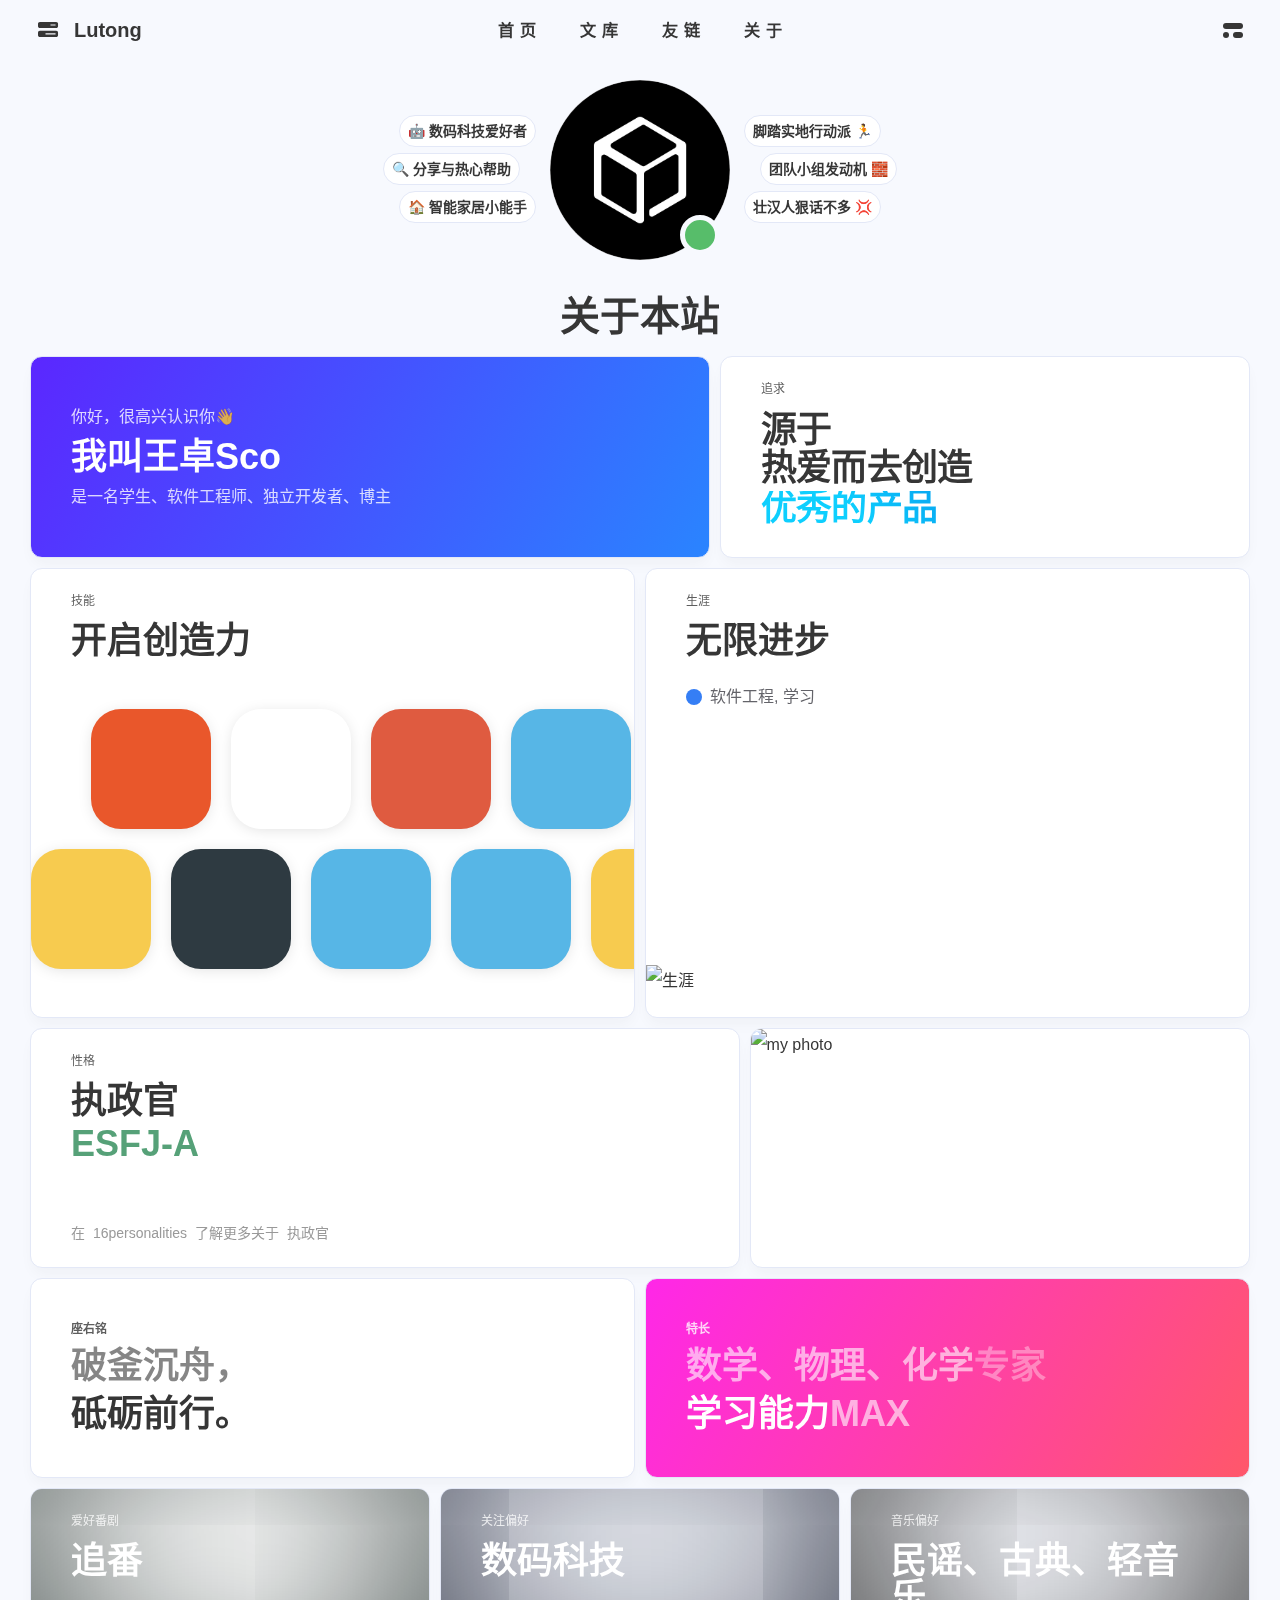
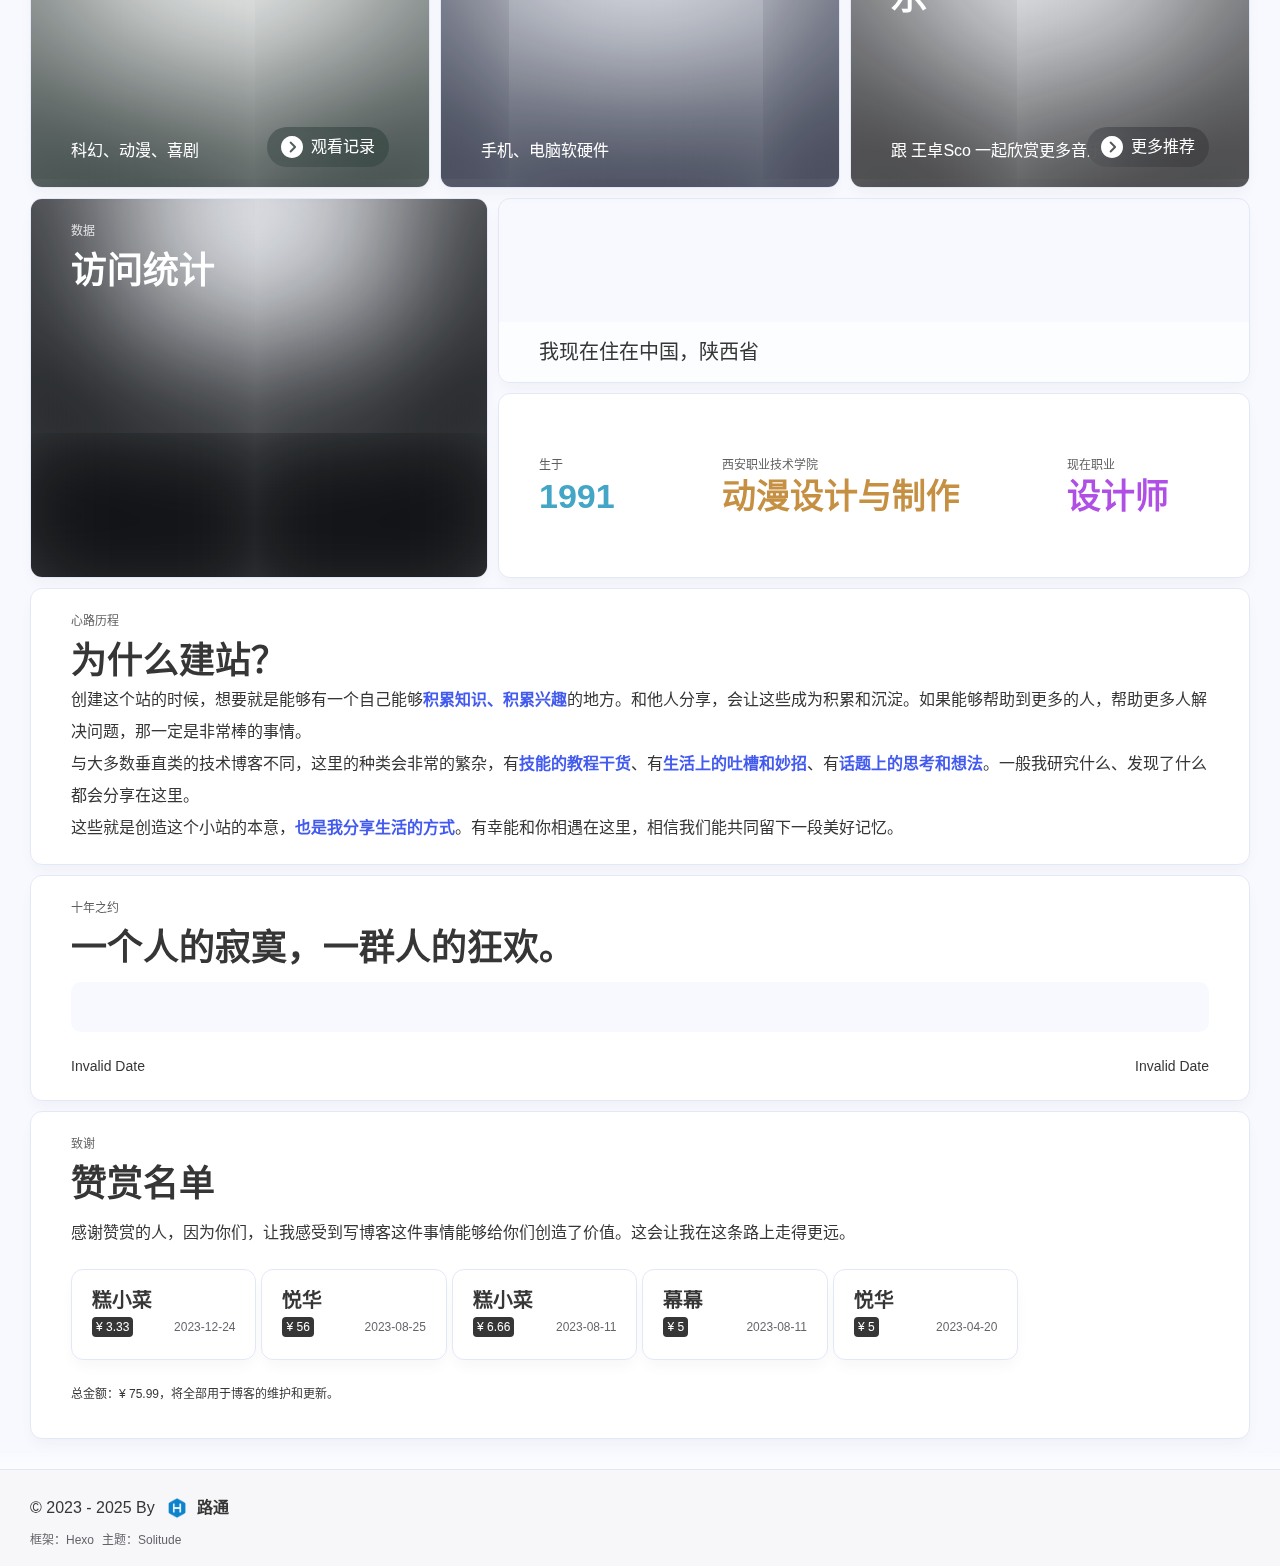
==== commit 0cd454fb: "Site updated: 2025-04-11 00:00:36" ====
--- a/about/index.html
+++ b/about/index.html
@@ -155,7 +155,7 @@
 
 document.addEventListener('pjax:send', function () {
     clearInterval(pursuitInterval);
-});</script><div class="author-content"><div class="author-content-item skills"><div class="card-content"><div class="author-content-item-tips">技能</div><span class="author-content-item-title">开启创造力</span><div class="skills-style-group"><div class="tags-group-all"><div class="tags-group-wrapper"><div class="tags-group-icon-pair"><div class="tags-group-icon" style="background:#e9572b"><i class="https://i.postimg.cc/vBWVnY8q/html.png" title="HTML" style="color: "></i></div><div class="tags-group-icon" style="background:#f7cb4f"><i class="https://i.postimg.cc/3N10Ltv2/js.png" title="Javascript" style="color: "></i></div></div><div class="tags-group-icon-pair"><div class="tags-group-icon" style="background:#ffffff"><i class="https://npm.elemecdn.com/wleelw-blog-abs@1.0.0/img/icon/kotlin-logo.svg" title="Kotlin" style="color: "></i></div><div class="tags-group-icon" style="background:#2e3a41"><i class="https://i.postimg.cc/dVLZBmtT/webpack.png" title="WebPack" style="color: "></i></div></div><div class="tags-group-icon-pair"><div class="tags-group-icon" style="background:#df5b40"><i class="https://i.postimg.cc/nhgjwjCS/git.png" title="Git" style="color: "></i></div><div class="tags-group-icon" style="background:#57b6e6"><i class="https://i.postimg.cc/8Pk6Fg24/docker.png" title="Docker" style="color: "></i></div></div><div class="tags-group-icon-pair"><div class="tags-group-icon" style="background:#e9572b"><i class="https://i.postimg.cc/vBWVnY8q/html.png" title="HTML" style="color: "></i></div><div class="tags-group-icon" style="background:#e9572b"><i class="https://i.postimg.cc/vBWVnY8q/html.png" title="HTML" style="color: "></i></div></div><div class="tags-group-icon-pair"><div class="tags-group-icon" style="background:#e9572b"><i class="https://i.postimg.cc/vBWVnY8q/html.png" title="HTML" style="color: "></i></div><div class="tags-group-icon" style="background:#e9572b"><i class="https://i.postimg.cc/vBWVnY8q/html.png" title="HTML" style="color: "></i></div></div><div class="tags-group-icon-pair"><div class="tags-group-icon" style="background:#e9572b"><i class="https://i.postimg.cc/vBWVnY8q/html.png" title="HTML" style="color: "></i></div><div class="tags-group-icon" style="background:#f7cb4f"><i class="https://i.postimg.cc/3N10Ltv2/js.png" title="Javascript" style="color: "></i></div></div><div class="tags-group-icon-pair"><div class="tags-group-icon" style="background:#ffffff"><i class="https://npm.elemecdn.com/wleelw-blog-abs@1.0.0/img/icon/kotlin-logo.svg" title="Kotlin" style="color: "></i></div><div class="tags-group-icon" style="background:#2e3a41"><i class="https://i.postimg.cc/dVLZBmtT/webpack.png" title="WebPack" style="color: "></i></div></div><div class="tags-group-icon-pair"><div class="tags-group-icon" style="background:#df5b40"><i class="https://i.postimg.cc/nhgjwjCS/git.png" title="Git" style="color: "></i></div><div class="tags-group-icon" style="background:#57b6e6"><i class="https://i.postimg.cc/8Pk6Fg24/docker.png" title="Docker" style="color: "></i></div></div><div class="tags-group-icon-pair"><div class="tags-group-icon" style="background:#e9572b"><i class="https://i.postimg.cc/vBWVnY8q/html.png" title="HTML" style="color: "></i></div><div class="tags-group-icon" style="background:#e9572b"><i class="https://i.postimg.cc/vBWVnY8q/html.png" title="HTML" style="color: "></i></div></div><div class="tags-group-icon-pair"><div class="tags-group-icon" style="background:#e9572b"><i class="https://i.postimg.cc/vBWVnY8q/html.png" title="HTML" style="color: "></i></div><div class="tags-group-icon" style="background:#e9572b"><i class="https://i.postimg.cc/vBWVnY8q/html.png" title="HTML" style="color: "></i></div></div></div></div><div class="skills-list"><div class="skill-info"><div class="skill-icon" style="background:#e9572b"><i class="https://i.postimg.cc/vBWVnY8q/html.png" title="HTML" style="color: "></i></div><div class="skill-name"><span>HTML</span></div></div><div class="skill-info"><div class="skill-icon" style="background:#f7cb4f"><i class="https://i.postimg.cc/3N10Ltv2/js.png" title="Javascript" style="color: "></i></div><div class="skill-name"><span>Javascript</span></div></div><div class="skill-info"><div class="skill-icon" style="background:#ffffff"><i class="https://npm.elemecdn.com/wleelw-blog-abs@1.0.0/img/icon/kotlin-logo.svg" title="Kotlin" style="color: "></i></div><div class="skill-name"><span>Kotlin</span></div></div><div class="skill-info"><div class="skill-icon" style="background:#2e3a41"><i class="https://i.postimg.cc/dVLZBmtT/webpack.png" title="WebPack" style="color: "></i></div><div class="skill-name"><span>WebPack</span></div></div><div class="skill-info"><div class="skill-icon" style="background:#df5b40"><i class="https://i.postimg.cc/nhgjwjCS/git.png" title="Git" style="color: "></i></div><div class="skill-name"><span>Git</span></div></div><div class="skill-info"><div class="skill-icon" style="background:#57b6e6"><i class="https://i.postimg.cc/8Pk6Fg24/docker.png" title="Docker" style="color: "></i></div><div class="skill-name"><span>Docker</span></div></div><div class="skill-info"><div class="skill-icon" style="background:#e9572b"><i class="https://i.postimg.cc/vBWVnY8q/html.png" title="HTML" style="color: "></i></div><div class="skill-name"><span>HTML</span></div></div><div class="skill-info"><div class="skill-icon" style="background:#e9572b"><i class="https://i.postimg.cc/vBWVnY8q/html.png" title="HTML" style="color: "></i></div><div class="skill-name"><span>HTML</span></div></div><div class="skill-info"><div class="skill-icon" style="background:#e9572b"><i class="https://i.postimg.cc/vBWVnY8q/html.png" title="HTML" style="color: "></i></div><div class="skill-name"><span>HTML</span></div></div><div class="skill-info"><div class="skill-icon" style="background:#e9572b"><i class="https://i.postimg.cc/vBWVnY8q/html.png" title="HTML" style="color: "></i></div><div class="skill-name"><span>HTML</span></div></div><div class="etc">...</div></div></div></div></div><div class="author-content-item careers"><div class="card-content"><div class="author-content-item-tips">生涯</div><span class="author-content-item-title">无限进步</span><div class="careers-group"><div class="careers-item"><div class="circle" style="background:#357ef5"></div><div class="name">软件工程, 学习</div></div></div><img class="author-content-img" src="https://s3.qjqq.cn/47/67a216483c354.png!color" alt="生涯"></div></div></div><div class="author-content"><div class="author-content-item personalities"><div class="author-content-item-tips">性格</div><span class="author-content-item-title">执政官</span><div class="title2" style="color:#56a178">ESFJ-A</div><div class="image"><img class="nolazyload" src="https:/example.com/ESFJ-A.svg"></div><div class="post-tips">在 <a target="_blank" rel="noopener" href="https://www.16personalities.com/">16personalities </a>了解更多关于 <a target="_blank" rel="noopener" href="https://www.16personalities.com/ch/esfj-人格">执政官</a></div></div><div class="author-content-item myphoto"><img class="author-content-img" src="https://7.isyangs.cn/1/65eb2d340cad3-1.png" alt="my photo"></div></div><div class="author-content"><div class="author-content-item maxim"><div class="author-content-item-tips">座右铭</div><span class="maxim-title"><span>破釜沉舟，</span><span>砥砺前行。</span></span></div><div class="author-content-item buff"><div class="card-content"><div class="author-content-item-tips">特长</div><span class="buff-title"><span>数学、物理、化学<span class="inline-word">专家</span></span><span>学习能力<span class="inline-word">MAX</span></span></span></div></div></div><div class="author-content"><div class="author-content-item comic"><div class="card-content"><div class="author-content-item-tips">爱好番剧</div><span class="author-content-item-title">追番</span><div class="content-bottom"><div class="tips">科幻、动漫、喜剧</div><div class="banner-button-group"><a class="banner-button" href="/pyq/"><i class="solitude fas fa-circle-chevron-right"></i><span class="banner-button-text">观看记录</span></a></div></div><div class="comic-box"><a class="comic-item" href="https://movie.douban.com/subject/26683290/" target="_blank" rel="noopener noreferrer" title="你的名字"><div class="comic-item-cover"><img class="nolazyload" src="https://images.418121.xyz/file/blog/covers/p2910701461.webp" alt="你的名字"></div></a><a class="comic-item" href="https://www.bilibili.com/bangumi/media/md1699" target="_blank" rel="noopener noreferrer" title="四月是你的谎言"><div class="comic-item-cover"><img class="nolazyload" src="https://images.418121.xyz/file/blog/covers/p2232343678.webp" alt="四月是你的谎言"></div></a><a class="comic-item" href="https://movie.douban.com/subject/35267208/" target="_blank" rel="noopener noreferrer" title="流浪地球2"><div class="comic-item-cover"><img class="nolazyload" src="https://images.418121.xyz/file/blog/covers/p2886653882.webp" alt="流浪地球2"></div></a><a class="comic-item" href="https://movie.douban.com/subject/34874432/" target="_blank" rel="noopener noreferrer" title="花束般的恋爱"><div class="comic-item-cover"><img class="nolazyload" src="https://images.418121.xyz/file/blog/covers/p2868462052.webp" alt="花束般的恋爱"></div></a><a class="comic-item" href="https://movie.douban.com/subject/30402296/" target="_blank" rel="noopener noreferrer" title="天气之子"><div class="comic-item-cover"><img class="nolazyload" src="https://images.418121.xyz/file/blog/covers/p2558022335.webp" alt="天气之子"></div></a></div></div></div><div class="author-content-item like-technology" style="background: url(https://7.isyangs.cn/1/65eb2e3d6616b-1.png) no-repeat center/cover"><div class="card-content"><div class="author-content-item-tips">关注偏好</div><span class="author-content-item-title">数码科技</span><div class="content-bottom"><div class="tips">手机、电脑软硬件</div></div></div></div><div class="author-content-item like-music" style="background: url(https://7.isyangs.cn/1/65eb2e5f85132-1.png) no-repeat center/cover"><div class="card-content"><div class="author-content-item-tips">音乐偏好</div><span class="author-content-item-title">民谣、古典、轻音乐</span><div class="content-bottom"><div class="tips">跟 王卓Sco 一起欣赏更多音乐</div><div class="banner-button-group"><a class="banner-button" href="/music/"><i class="solitude fas fa-circle-chevron-right"></i><span class="banner-button-text">更多推荐</span></a></div></div></div></div></div><div class="author-content"><div class="about-statistic author-content-item" style="background: url(https://7.isyangs.cn/1/65eb2e9109826-1.png);"><div class="card-content"><div class="author-content-item-tips">数据</div><span class="author-content-item-title">访问统计</span><div id="statistic"></div><div class="post-tips"></div></div></div><style>:root {
+});</script><div class="author-content"><div class="author-content-item skills"><div class="card-content"><div class="author-content-item-tips">技能</div><span class="author-content-item-title">开启创造力</span><div class="skills-style-group"><div class="tags-group-all"><div class="tags-group-wrapper"><div class="tags-group-icon-pair"><div class="tags-group-icon" style="background:#e9572b"><i class="https://i.postimg.cc/vBWVnY8q/html.png" title="HTML" style="color: "></i></div><div class="tags-group-icon" style="background:#f7cb4f"><i class="https://i.postimg.cc/3N10Ltv2/js.png" title="Javascript" style="color: "></i></div></div><div class="tags-group-icon-pair"><div class="tags-group-icon" style="background:#ffffff"><i class="https://npm.elemecdn.com/wleelw-blog-abs@1.0.0/img/icon/kotlin-logo.svg" title="Kotlin" style="color: "></i></div><div class="tags-group-icon" style="background:#2e3a41"><i class="https://i.postimg.cc/dVLZBmtT/webpack.png" title="WebPack" style="color: "></i></div></div><div class="tags-group-icon-pair"><div class="tags-group-icon" style="background:#df5b40"><i class="https://i.postimg.cc/nhgjwjCS/git.png" title="Git" style="color: "></i></div><div class="tags-group-icon" style="background:#57b6e6"><i class="https://i.postimg.cc/8Pk6Fg24/docker.png" title="Docker" style="color: "></i></div></div><div class="tags-group-icon-pair"><div class="tags-group-icon" style="background:#57b6e6"><i class="https://i.postimg.cc/8Pk6Fg24/docker.png" title="Docker" style="color: "></i></div><div class="tags-group-icon" style="background:#57b6e6"><i class="https://i.postimg.cc/8Pk6Fg24/docker.png" title="Docker" style="color: "></i></div></div><div class="tags-group-icon-pair"><div class="tags-group-icon" style="background:#e9572b"><i class="https://i.postimg.cc/vBWVnY8q/html.png" title="HTML" style="color: "></i></div><div class="tags-group-icon" style="background:#f7cb4f"><i class="https://i.postimg.cc/3N10Ltv2/js.png" title="Javascript" style="color: "></i></div></div><div class="tags-group-icon-pair"><div class="tags-group-icon" style="background:#ffffff"><i class="https://npm.elemecdn.com/wleelw-blog-abs@1.0.0/img/icon/kotlin-logo.svg" title="Kotlin" style="color: "></i></div><div class="tags-group-icon" style="background:#2e3a41"><i class="https://i.postimg.cc/dVLZBmtT/webpack.png" title="WebPack" style="color: "></i></div></div><div class="tags-group-icon-pair"><div class="tags-group-icon" style="background:#df5b40"><i class="https://i.postimg.cc/nhgjwjCS/git.png" title="Git" style="color: "></i></div><div class="tags-group-icon" style="background:#57b6e6"><i class="https://i.postimg.cc/8Pk6Fg24/docker.png" title="Docker" style="color: "></i></div></div><div class="tags-group-icon-pair"><div class="tags-group-icon" style="background:#57b6e6"><i class="https://i.postimg.cc/8Pk6Fg24/docker.png" title="Docker" style="color: "></i></div><div class="tags-group-icon" style="background:#57b6e6"><i class="https://i.postimg.cc/8Pk6Fg24/docker.png" title="Docker" style="color: "></i></div></div></div></div><div class="skills-list"><div class="skill-info"><div class="skill-icon" style="background:#e9572b"><i class="https://i.postimg.cc/vBWVnY8q/html.png" title="HTML" style="color: "></i></div><div class="skill-name"><span>HTML</span></div></div><div class="skill-info"><div class="skill-icon" style="background:#f7cb4f"><i class="https://i.postimg.cc/3N10Ltv2/js.png" title="Javascript" style="color: "></i></div><div class="skill-name"><span>Javascript</span></div></div><div class="skill-info"><div class="skill-icon" style="background:#ffffff"><i class="https://npm.elemecdn.com/wleelw-blog-abs@1.0.0/img/icon/kotlin-logo.svg" title="Kotlin" style="color: "></i></div><div class="skill-name"><span>Kotlin</span></div></div><div class="skill-info"><div class="skill-icon" style="background:#2e3a41"><i class="https://i.postimg.cc/dVLZBmtT/webpack.png" title="WebPack" style="color: "></i></div><div class="skill-name"><span>WebPack</span></div></div><div class="skill-info"><div class="skill-icon" style="background:#df5b40"><i class="https://i.postimg.cc/nhgjwjCS/git.png" title="Git" style="color: "></i></div><div class="skill-name"><span>Git</span></div></div><div class="skill-info"><div class="skill-icon" style="background:#57b6e6"><i class="https://i.postimg.cc/8Pk6Fg24/docker.png" title="Docker" style="color: "></i></div><div class="skill-name"><span>Docker</span></div></div><div class="skill-info"><div class="skill-icon" style="background:#57b6e6"><i class="https://i.postimg.cc/8Pk6Fg24/docker.png" title="Docker" style="color: "></i></div><div class="skill-name"><span>Docker</span></div></div><div class="skill-info"><div class="skill-icon" style="background:#57b6e6"><i class="https://i.postimg.cc/8Pk6Fg24/docker.png" title="Docker" style="color: "></i></div><div class="skill-name"><span>Docker</span></div></div><div class="etc">...</div></div></div></div></div><div class="author-content-item careers"><div class="card-content"><div class="author-content-item-tips">生涯</div><span class="author-content-item-title">无限进步</span><div class="careers-group"><div class="careers-item"><div class="circle" style="background:#357ef5"></div><div class="name">软件工程, 学习</div></div></div><img class="author-content-img" src="https://s3.qjqq.cn/47/67a216483c354.png!color" alt="生涯"></div></div></div><div class="author-content"><div class="author-content-item personalities"><div class="author-content-item-tips">性格</div><span class="author-content-item-title">执政官</span><div class="title2" style="color:#56a178">ESFJ-A</div><div class="image"><img class="nolazyload" src="https:/example.com/ESFJ-A.svg"></div><div class="post-tips">在 <a target="_blank" rel="noopener" href="https://www.16personalities.com/">16personalities </a>了解更多关于 <a target="_blank" rel="noopener" href="https://www.16personalities.com/ch/esfj-人格">执政官</a></div></div><div class="author-content-item myphoto"><img class="author-content-img" src="https://7.isyangs.cn/1/65eb2d340cad3-1.png" alt="my photo"></div></div><div class="author-content"><div class="author-content-item maxim"><div class="author-content-item-tips">座右铭</div><span class="maxim-title"><span>破釜沉舟，</span><span>砥砺前行。</span></span></div><div class="author-content-item buff"><div class="card-content"><div class="author-content-item-tips">特长</div><span class="buff-title"><span>数学、物理、化学<span class="inline-word">专家</span></span><span>学习能力<span class="inline-word">MAX</span></span></span></div></div></div><div class="author-content"><div class="author-content-item comic"><div class="card-content"><div class="author-content-item-tips">爱好番剧</div><span class="author-content-item-title">追番</span><div class="content-bottom"><div class="tips">科幻、动漫、喜剧</div><div class="banner-button-group"><a class="banner-button" href="/pyq/"><i class="solitude fas fa-circle-chevron-right"></i><span class="banner-button-text">观看记录</span></a></div></div><div class="comic-box"><a class="comic-item" href="https://movie.douban.com/subject/26683290/" target="_blank" rel="noopener noreferrer" title="你的名字"><div class="comic-item-cover"><img class="nolazyload" src="https://images.418121.xyz/file/blog/covers/p2910701461.webp" alt="你的名字"></div></a><a class="comic-item" href="https://www.bilibili.com/bangumi/media/md1699" target="_blank" rel="noopener noreferrer" title="四月是你的谎言"><div class="comic-item-cover"><img class="nolazyload" src="https://images.418121.xyz/file/blog/covers/p2232343678.webp" alt="四月是你的谎言"></div></a><a class="comic-item" href="https://movie.douban.com/subject/35267208/" target="_blank" rel="noopener noreferrer" title="流浪地球2"><div class="comic-item-cover"><img class="nolazyload" src="https://images.418121.xyz/file/blog/covers/p2886653882.webp" alt="流浪地球2"></div></a><a class="comic-item" href="https://movie.douban.com/subject/34874432/" target="_blank" rel="noopener noreferrer" title="花束般的恋爱"><div class="comic-item-cover"><img class="nolazyload" src="https://images.418121.xyz/file/blog/covers/p2868462052.webp" alt="花束般的恋爱"></div></a><a class="comic-item" href="https://movie.douban.com/subject/30402296/" target="_blank" rel="noopener noreferrer" title="天气之子"><div class="comic-item-cover"><img class="nolazyload" src="https://images.418121.xyz/file/blog/covers/p2558022335.webp" alt="天气之子"></div></a></div></div></div><div class="author-content-item like-technology" style="background: url(https://7.isyangs.cn/1/65eb2e3d6616b-1.png) no-repeat center/cover"><div class="card-content"><div class="author-content-item-tips">关注偏好</div><span class="author-content-item-title">数码科技</span><div class="content-bottom"><div class="tips">手机、电脑软硬件</div></div></div></div><div class="author-content-item like-music" style="background: url(https://7.isyangs.cn/1/65eb2e5f85132-1.png) no-repeat center/cover"><div class="card-content"><div class="author-content-item-tips">音乐偏好</div><span class="author-content-item-title">民谣、古典、轻音乐</span><div class="content-bottom"><div class="tips">跟 王卓Sco 一起欣赏更多音乐</div><div class="banner-button-group"><a class="banner-button" href="/music/"><i class="solitude fas fa-circle-chevron-right"></i><span class="banner-button-text">更多推荐</span></a></div></div></div></div></div><div class="author-content"><div class="about-statistic author-content-item" style="background: url(https://7.isyangs.cn/1/65eb2e9109826-1.png);"><div class="card-content"><div class="author-content-item-tips">数据</div><span class="author-content-item-title">访问统计</span><div id="statistic"></div><div class="post-tips"></div></div></div><style>:root {
     --site-about-oneself-map--light: url(https://7.isyangs.cn/1/65eb2ec63a9aa-1.png);
     --site-about-oneself-map--dark: url(https://7.isyangs.cn/1/65eb2eedc780e-1.png);
 }</style><div class="author-content-item-group column mapAndInfo"><div class="author-content-item map single"><span class="map-title">我现在住在中国，陕西省</span></div><div class="author-content-item selfInfo single"><div><span class="selfInfo-title">生于</span><span class="selfInfo-content" style="color: #43a6c6;">1991</span></div><div><span class="selfInfo-title">西安职业技术学院</span><span class="selfInfo-content" style="color: #c69043;">动漫设计与制作</span></div><div><span class="selfInfo-title">现在职业</span><span class="selfInfo-content" style="color: #b04fe6;">设计师</span></div></div></div></div><div class="author-content"><div class="create-site-post author-content-item single"><div class="author-content-item-tips">心路历程</div><span class="author-content-item-title">为什么建站？</span><br>创建这个站的时候，想要就是能够有一个自己能够<b>积累知识、积累兴趣</b>的地方。和他人分享，会让这些成为积累和沉淀。如果能够帮助到更多的人，帮助更多人解决问题，那一定是非常棒的事情。 <br> 与大多数垂直类的技术博客不同，这里的种类会非常的繁杂，有<b>技能的教程干货</b>、有<b>生活上的吐槽和妙招</b>、有<b>话题上的思考和想法</b>。一般我研究什么、发现了什么都会分享在这里。 <br> 这些就是创造这个小站的本意，<b>也是我分享生活的方式</b>。有幸能和你相遇在这里，相信我们能共同留下一段美好记忆。 <br></div></div><div class="author-content" id="tenyear"><div class="create-site-post author-content-item single"><div class="author-content-item-tips">十年之约</div><div class="author-content-item-title">一个人的寂寞，一群人的狂欢。</div><p></p><div class="tenyear-timeline"><div class="progress"></div><div class="past-time"></div><div class="percentage-label"></div></div><div class="time-labels"><div class="start-time" id="tenyear-start-time">Invalid Date</div><div class="end-time" id="tenyear-end-time">Invalid Date</div></div></div></div><script>function updateTenYearProgress() {
--- a/css/index.css
+++ b/css/index.css
@@ -5275,7 +5275,7 @@
   margin-top: 0;
   display: flex;
   flex-wrap: wrap;
-  animation: rowup 60s linear infinite;
+  animation: rowup 20s linear infinite;
   width: 300px;
   margin-left: auto;
 }
@@ -7243,7 +7243,7 @@
   margin-top: 40px;
   display: flex;
   flex-wrap: nowrap;
-  animation: rowleft-quarter 30s linear infinite;
+  animation: rowleft 20s linear infinite;
 }
 #about-page .author-content-item.skills .skills-style-group {
   position: relative;
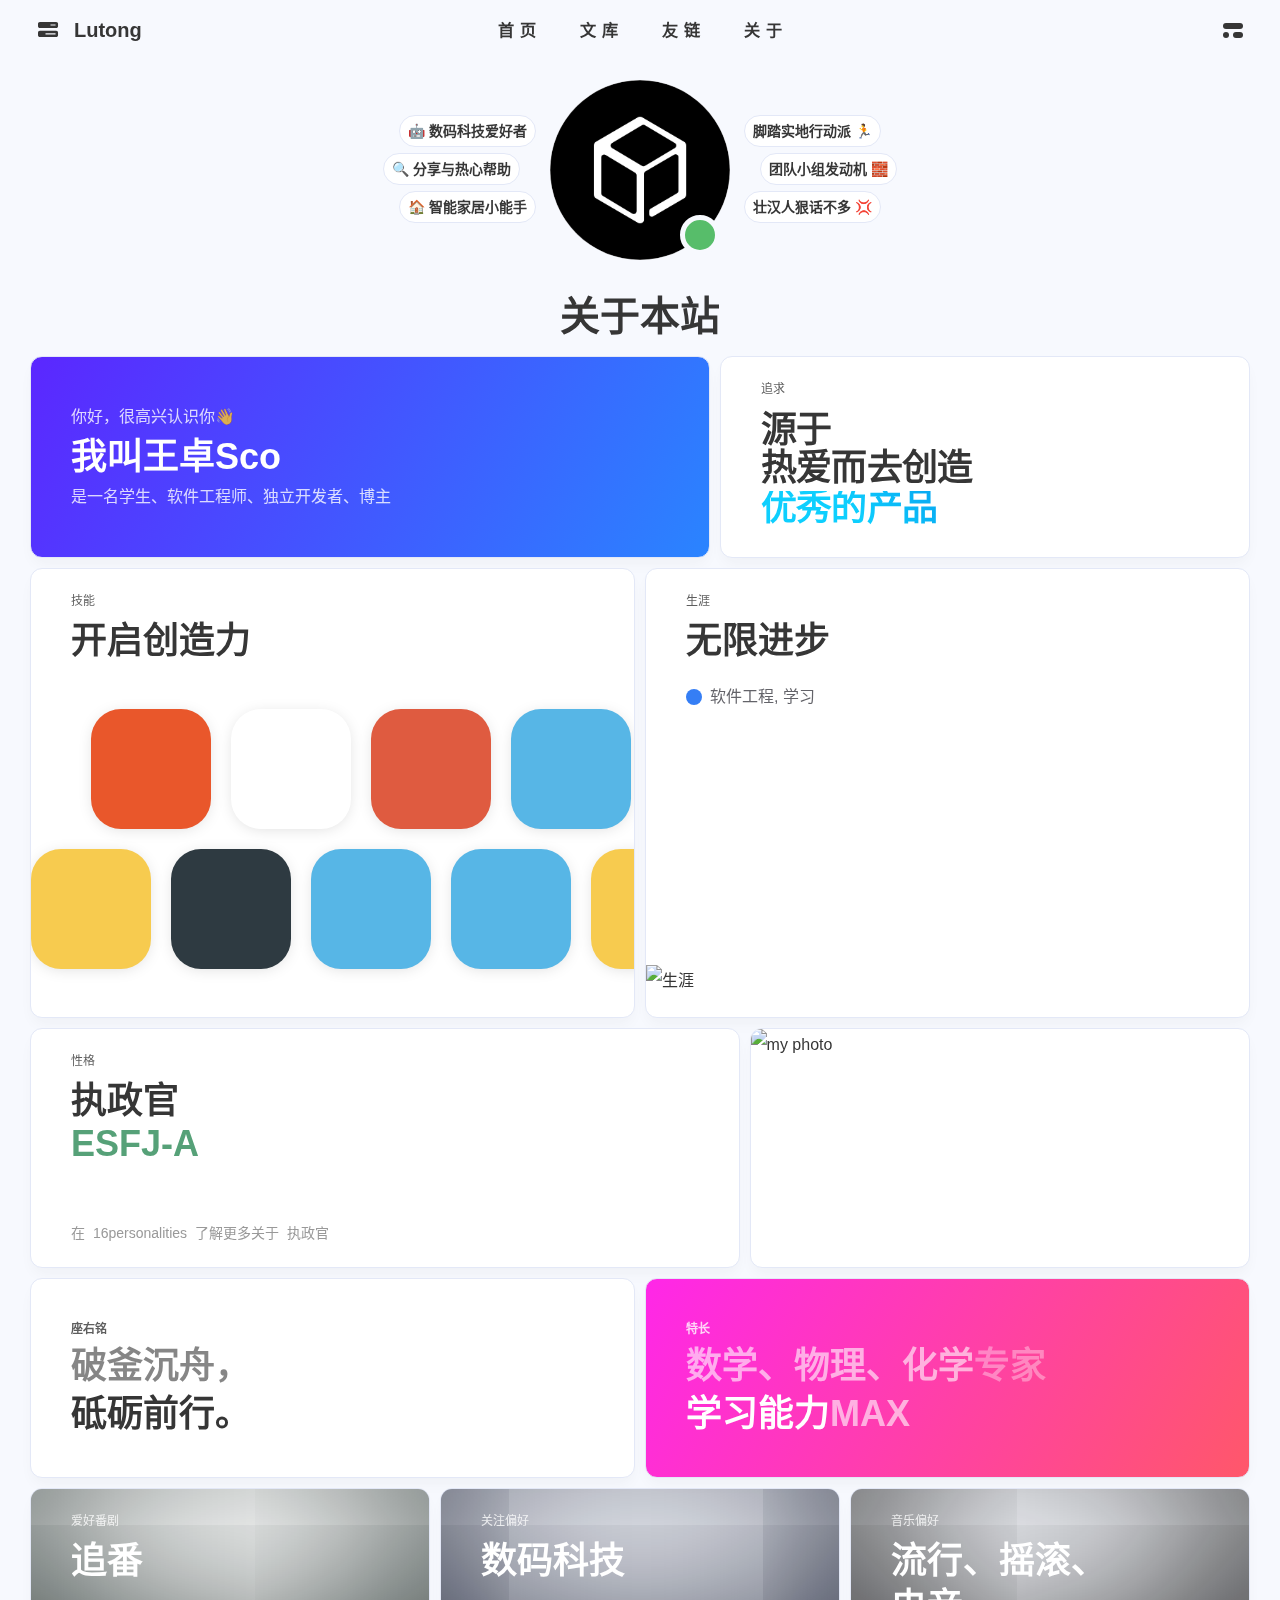
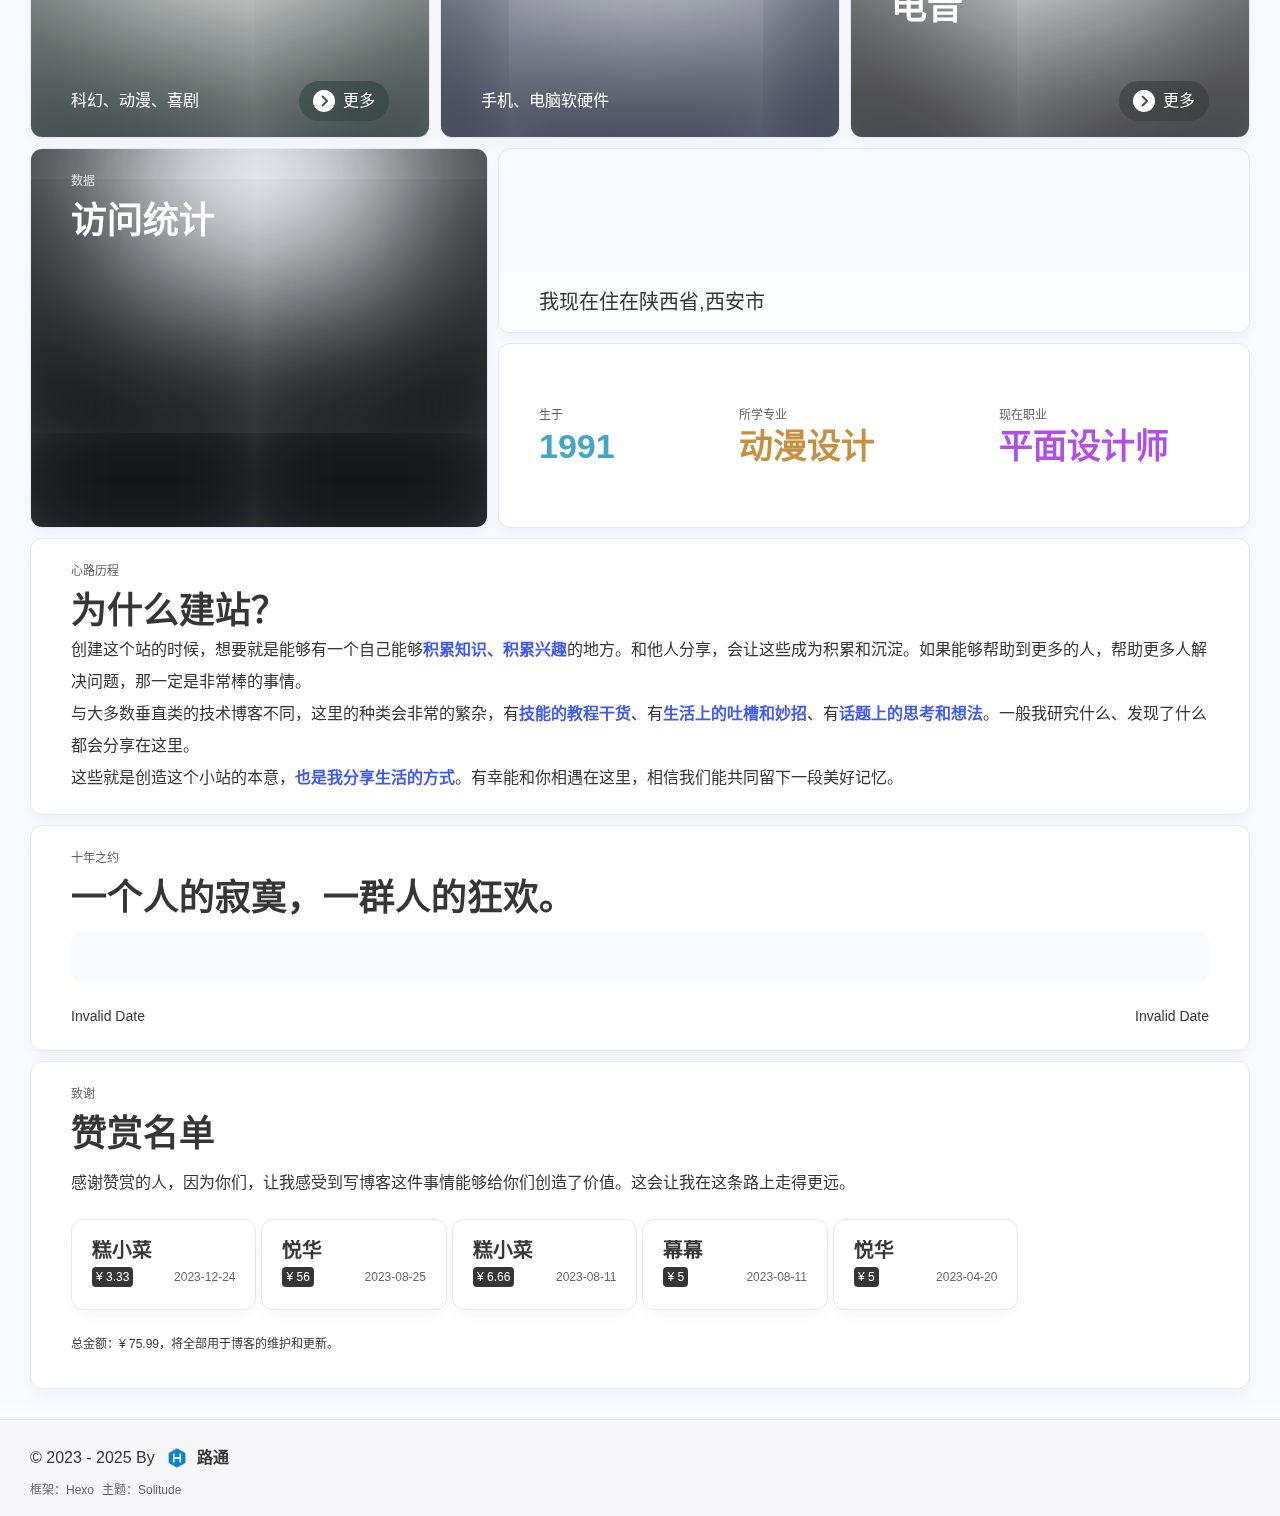
==== commit 9c109cb3: "Site updated: 2025-04-11 01:18:06" ====
--- a/about/index.html
+++ b/about/index.html
@@ -155,10 +155,10 @@
 
 document.addEventListener('pjax:send', function () {
     clearInterval(pursuitInterval);
-});</script><div class="author-content"><div class="author-content-item skills"><div class="card-content"><div class="author-content-item-tips">技能</div><span class="author-content-item-title">开启创造力</span><div class="skills-style-group"><div class="tags-group-all"><div class="tags-group-wrapper"><div class="tags-group-icon-pair"><div class="tags-group-icon" style="background:#e9572b"><i class="https://i.postimg.cc/vBWVnY8q/html.png" title="HTML" style="color: "></i></div><div class="tags-group-icon" style="background:#f7cb4f"><i class="https://i.postimg.cc/3N10Ltv2/js.png" title="Javascript" style="color: "></i></div></div><div class="tags-group-icon-pair"><div class="tags-group-icon" style="background:#ffffff"><i class="https://npm.elemecdn.com/wleelw-blog-abs@1.0.0/img/icon/kotlin-logo.svg" title="Kotlin" style="color: "></i></div><div class="tags-group-icon" style="background:#2e3a41"><i class="https://i.postimg.cc/dVLZBmtT/webpack.png" title="WebPack" style="color: "></i></div></div><div class="tags-group-icon-pair"><div class="tags-group-icon" style="background:#df5b40"><i class="https://i.postimg.cc/nhgjwjCS/git.png" title="Git" style="color: "></i></div><div class="tags-group-icon" style="background:#57b6e6"><i class="https://i.postimg.cc/8Pk6Fg24/docker.png" title="Docker" style="color: "></i></div></div><div class="tags-group-icon-pair"><div class="tags-group-icon" style="background:#57b6e6"><i class="https://i.postimg.cc/8Pk6Fg24/docker.png" title="Docker" style="color: "></i></div><div class="tags-group-icon" style="background:#57b6e6"><i class="https://i.postimg.cc/8Pk6Fg24/docker.png" title="Docker" style="color: "></i></div></div><div class="tags-group-icon-pair"><div class="tags-group-icon" style="background:#e9572b"><i class="https://i.postimg.cc/vBWVnY8q/html.png" title="HTML" style="color: "></i></div><div class="tags-group-icon" style="background:#f7cb4f"><i class="https://i.postimg.cc/3N10Ltv2/js.png" title="Javascript" style="color: "></i></div></div><div class="tags-group-icon-pair"><div class="tags-group-icon" style="background:#ffffff"><i class="https://npm.elemecdn.com/wleelw-blog-abs@1.0.0/img/icon/kotlin-logo.svg" title="Kotlin" style="color: "></i></div><div class="tags-group-icon" style="background:#2e3a41"><i class="https://i.postimg.cc/dVLZBmtT/webpack.png" title="WebPack" style="color: "></i></div></div><div class="tags-group-icon-pair"><div class="tags-group-icon" style="background:#df5b40"><i class="https://i.postimg.cc/nhgjwjCS/git.png" title="Git" style="color: "></i></div><div class="tags-group-icon" style="background:#57b6e6"><i class="https://i.postimg.cc/8Pk6Fg24/docker.png" title="Docker" style="color: "></i></div></div><div class="tags-group-icon-pair"><div class="tags-group-icon" style="background:#57b6e6"><i class="https://i.postimg.cc/8Pk6Fg24/docker.png" title="Docker" style="color: "></i></div><div class="tags-group-icon" style="background:#57b6e6"><i class="https://i.postimg.cc/8Pk6Fg24/docker.png" title="Docker" style="color: "></i></div></div></div></div><div class="skills-list"><div class="skill-info"><div class="skill-icon" style="background:#e9572b"><i class="https://i.postimg.cc/vBWVnY8q/html.png" title="HTML" style="color: "></i></div><div class="skill-name"><span>HTML</span></div></div><div class="skill-info"><div class="skill-icon" style="background:#f7cb4f"><i class="https://i.postimg.cc/3N10Ltv2/js.png" title="Javascript" style="color: "></i></div><div class="skill-name"><span>Javascript</span></div></div><div class="skill-info"><div class="skill-icon" style="background:#ffffff"><i class="https://npm.elemecdn.com/wleelw-blog-abs@1.0.0/img/icon/kotlin-logo.svg" title="Kotlin" style="color: "></i></div><div class="skill-name"><span>Kotlin</span></div></div><div class="skill-info"><div class="skill-icon" style="background:#2e3a41"><i class="https://i.postimg.cc/dVLZBmtT/webpack.png" title="WebPack" style="color: "></i></div><div class="skill-name"><span>WebPack</span></div></div><div class="skill-info"><div class="skill-icon" style="background:#df5b40"><i class="https://i.postimg.cc/nhgjwjCS/git.png" title="Git" style="color: "></i></div><div class="skill-name"><span>Git</span></div></div><div class="skill-info"><div class="skill-icon" style="background:#57b6e6"><i class="https://i.postimg.cc/8Pk6Fg24/docker.png" title="Docker" style="color: "></i></div><div class="skill-name"><span>Docker</span></div></div><div class="skill-info"><div class="skill-icon" style="background:#57b6e6"><i class="https://i.postimg.cc/8Pk6Fg24/docker.png" title="Docker" style="color: "></i></div><div class="skill-name"><span>Docker</span></div></div><div class="skill-info"><div class="skill-icon" style="background:#57b6e6"><i class="https://i.postimg.cc/8Pk6Fg24/docker.png" title="Docker" style="color: "></i></div><div class="skill-name"><span>Docker</span></div></div><div class="etc">...</div></div></div></div></div><div class="author-content-item careers"><div class="card-content"><div class="author-content-item-tips">生涯</div><span class="author-content-item-title">无限进步</span><div class="careers-group"><div class="careers-item"><div class="circle" style="background:#357ef5"></div><div class="name">软件工程, 学习</div></div></div><img class="author-content-img" src="https://s3.qjqq.cn/47/67a216483c354.png!color" alt="生涯"></div></div></div><div class="author-content"><div class="author-content-item personalities"><div class="author-content-item-tips">性格</div><span class="author-content-item-title">执政官</span><div class="title2" style="color:#56a178">ESFJ-A</div><div class="image"><img class="nolazyload" src="https:/example.com/ESFJ-A.svg"></div><div class="post-tips">在 <a target="_blank" rel="noopener" href="https://www.16personalities.com/">16personalities </a>了解更多关于 <a target="_blank" rel="noopener" href="https://www.16personalities.com/ch/esfj-人格">执政官</a></div></div><div class="author-content-item myphoto"><img class="author-content-img" src="https://7.isyangs.cn/1/65eb2d340cad3-1.png" alt="my photo"></div></div><div class="author-content"><div class="author-content-item maxim"><div class="author-content-item-tips">座右铭</div><span class="maxim-title"><span>破釜沉舟，</span><span>砥砺前行。</span></span></div><div class="author-content-item buff"><div class="card-content"><div class="author-content-item-tips">特长</div><span class="buff-title"><span>数学、物理、化学<span class="inline-word">专家</span></span><span>学习能力<span class="inline-word">MAX</span></span></span></div></div></div><div class="author-content"><div class="author-content-item comic"><div class="card-content"><div class="author-content-item-tips">爱好番剧</div><span class="author-content-item-title">追番</span><div class="content-bottom"><div class="tips">科幻、动漫、喜剧</div><div class="banner-button-group"><a class="banner-button" href="/pyq/"><i class="solitude fas fa-circle-chevron-right"></i><span class="banner-button-text">观看记录</span></a></div></div><div class="comic-box"><a class="comic-item" href="https://movie.douban.com/subject/26683290/" target="_blank" rel="noopener noreferrer" title="你的名字"><div class="comic-item-cover"><img class="nolazyload" src="https://images.418121.xyz/file/blog/covers/p2910701461.webp" alt="你的名字"></div></a><a class="comic-item" href="https://www.bilibili.com/bangumi/media/md1699" target="_blank" rel="noopener noreferrer" title="四月是你的谎言"><div class="comic-item-cover"><img class="nolazyload" src="https://images.418121.xyz/file/blog/covers/p2232343678.webp" alt="四月是你的谎言"></div></a><a class="comic-item" href="https://movie.douban.com/subject/35267208/" target="_blank" rel="noopener noreferrer" title="流浪地球2"><div class="comic-item-cover"><img class="nolazyload" src="https://images.418121.xyz/file/blog/covers/p2886653882.webp" alt="流浪地球2"></div></a><a class="comic-item" href="https://movie.douban.com/subject/34874432/" target="_blank" rel="noopener noreferrer" title="花束般的恋爱"><div class="comic-item-cover"><img class="nolazyload" src="https://images.418121.xyz/file/blog/covers/p2868462052.webp" alt="花束般的恋爱"></div></a><a class="comic-item" href="https://movie.douban.com/subject/30402296/" target="_blank" rel="noopener noreferrer" title="天气之子"><div class="comic-item-cover"><img class="nolazyload" src="https://images.418121.xyz/file/blog/covers/p2558022335.webp" alt="天气之子"></div></a></div></div></div><div class="author-content-item like-technology" style="background: url(https://7.isyangs.cn/1/65eb2e3d6616b-1.png) no-repeat center/cover"><div class="card-content"><div class="author-content-item-tips">关注偏好</div><span class="author-content-item-title">数码科技</span><div class="content-bottom"><div class="tips">手机、电脑软硬件</div></div></div></div><div class="author-content-item like-music" style="background: url(https://7.isyangs.cn/1/65eb2e5f85132-1.png) no-repeat center/cover"><div class="card-content"><div class="author-content-item-tips">音乐偏好</div><span class="author-content-item-title">民谣、古典、轻音乐</span><div class="content-bottom"><div class="tips">跟 王卓Sco 一起欣赏更多音乐</div><div class="banner-button-group"><a class="banner-button" href="/music/"><i class="solitude fas fa-circle-chevron-right"></i><span class="banner-button-text">更多推荐</span></a></div></div></div></div></div><div class="author-content"><div class="about-statistic author-content-item" style="background: url(https://7.isyangs.cn/1/65eb2e9109826-1.png);"><div class="card-content"><div class="author-content-item-tips">数据</div><span class="author-content-item-title">访问统计</span><div id="statistic"></div><div class="post-tips"></div></div></div><style>:root {
+});</script><div class="author-content"><div class="author-content-item skills"><div class="card-content"><div class="author-content-item-tips">技能</div><span class="author-content-item-title">开启创造力</span><div class="skills-style-group"><div class="tags-group-all"><div class="tags-group-wrapper"><div class="tags-group-icon-pair"><div class="tags-group-icon" style="background:#e9572b"><i class="https://i.postimg.cc/vBWVnY8q/html.png" title="HTML" style="color: "></i></div><div class="tags-group-icon" style="background:#f7cb4f"><i class="https://i.postimg.cc/3N10Ltv2/js.png" title="Javascript" style="color: "></i></div></div><div class="tags-group-icon-pair"><div class="tags-group-icon" style="background:#ffffff"><i class="https://npm.elemecdn.com/wleelw-blog-abs@1.0.0/img/icon/kotlin-logo.svg" title="Kotlin" style="color: "></i></div><div class="tags-group-icon" style="background:#2e3a41"><i class="https://i.postimg.cc/dVLZBmtT/webpack.png" title="WebPack" style="color: "></i></div></div><div class="tags-group-icon-pair"><div class="tags-group-icon" style="background:#df5b40"><i class="https://i.postimg.cc/nhgjwjCS/git.png" title="Git" style="color: "></i></div><div class="tags-group-icon" style="background:#57b6e6"><i class="https://i.postimg.cc/8Pk6Fg24/docker.png" title="Docker" style="color: "></i></div></div><div class="tags-group-icon-pair"><div class="tags-group-icon" style="background:#57b6e6"><i class="https://i.postimg.cc/8Pk6Fg24/docker.png" title="Docker" style="color: "></i></div><div class="tags-group-icon" style="background:#57b6e6"><i class="https://i.postimg.cc/8Pk6Fg24/docker.png" title="Docker" style="color: "></i></div></div><div class="tags-group-icon-pair"><div class="tags-group-icon" style="background:#e9572b"><i class="https://i.postimg.cc/vBWVnY8q/html.png" title="HTML" style="color: "></i></div><div class="tags-group-icon" style="background:#f7cb4f"><i class="https://i.postimg.cc/3N10Ltv2/js.png" title="Javascript" style="color: "></i></div></div><div class="tags-group-icon-pair"><div class="tags-group-icon" style="background:#ffffff"><i class="https://npm.elemecdn.com/wleelw-blog-abs@1.0.0/img/icon/kotlin-logo.svg" title="Kotlin" style="color: "></i></div><div class="tags-group-icon" style="background:#2e3a41"><i class="https://i.postimg.cc/dVLZBmtT/webpack.png" title="WebPack" style="color: "></i></div></div><div class="tags-group-icon-pair"><div class="tags-group-icon" style="background:#df5b40"><i class="https://i.postimg.cc/nhgjwjCS/git.png" title="Git" style="color: "></i></div><div class="tags-group-icon" style="background:#57b6e6"><i class="https://i.postimg.cc/8Pk6Fg24/docker.png" title="Docker" style="color: "></i></div></div><div class="tags-group-icon-pair"><div class="tags-group-icon" style="background:#57b6e6"><i class="https://i.postimg.cc/8Pk6Fg24/docker.png" title="Docker" style="color: "></i></div><div class="tags-group-icon" style="background:#57b6e6"><i class="https://i.postimg.cc/8Pk6Fg24/docker.png" title="Docker" style="color: "></i></div></div></div></div><div class="skills-list"><div class="skill-info"><div class="skill-icon" style="background:#e9572b"><i class="https://i.postimg.cc/vBWVnY8q/html.png" title="HTML" style="color: "></i></div><div class="skill-name"><span>HTML</span></div></div><div class="skill-info"><div class="skill-icon" style="background:#f7cb4f"><i class="https://i.postimg.cc/3N10Ltv2/js.png" title="Javascript" style="color: "></i></div><div class="skill-name"><span>Javascript</span></div></div><div class="skill-info"><div class="skill-icon" style="background:#ffffff"><i class="https://npm.elemecdn.com/wleelw-blog-abs@1.0.0/img/icon/kotlin-logo.svg" title="Kotlin" style="color: "></i></div><div class="skill-name"><span>Kotlin</span></div></div><div class="skill-info"><div class="skill-icon" style="background:#2e3a41"><i class="https://i.postimg.cc/dVLZBmtT/webpack.png" title="WebPack" style="color: "></i></div><div class="skill-name"><span>WebPack</span></div></div><div class="skill-info"><div class="skill-icon" style="background:#df5b40"><i class="https://i.postimg.cc/nhgjwjCS/git.png" title="Git" style="color: "></i></div><div class="skill-name"><span>Git</span></div></div><div class="skill-info"><div class="skill-icon" style="background:#57b6e6"><i class="https://i.postimg.cc/8Pk6Fg24/docker.png" title="Docker" style="color: "></i></div><div class="skill-name"><span>Docker</span></div></div><div class="skill-info"><div class="skill-icon" style="background:#57b6e6"><i class="https://i.postimg.cc/8Pk6Fg24/docker.png" title="Docker" style="color: "></i></div><div class="skill-name"><span>Docker</span></div></div><div class="skill-info"><div class="skill-icon" style="background:#57b6e6"><i class="https://i.postimg.cc/8Pk6Fg24/docker.png" title="Docker" style="color: "></i></div><div class="skill-name"><span>Docker</span></div></div><div class="etc">...</div></div></div></div></div><div class="author-content-item careers"><div class="card-content"><div class="author-content-item-tips">生涯</div><span class="author-content-item-title">无限进步</span><div class="careers-group"><div class="careers-item"><div class="circle" style="background:#357ef5"></div><div class="name">软件工程, 学习</div></div></div><img class="author-content-img" src="https://s3.qjqq.cn/47/67a216483c354.png!color" alt="生涯"></div></div></div><div class="author-content"><div class="author-content-item personalities"><div class="author-content-item-tips">性格</div><span class="author-content-item-title">执政官</span><div class="title2" style="color:#56a178">ESFJ-A</div><div class="image"><img class="nolazyload" src="https:/example.com/ESFJ-A.svg"></div><div class="post-tips">在 <a target="_blank" rel="noopener" href="https://www.16personalities.com/">16personalities </a>了解更多关于 <a target="_blank" rel="noopener" href="https://www.16personalities.com/ch/esfj-人格">执政官</a></div></div><div class="author-content-item myphoto"><img class="author-content-img" src="https://7.isyangs.cn/1/65eb2d340cad3-1.png" alt="my photo"></div></div><div class="author-content"><div class="author-content-item maxim"><div class="author-content-item-tips">座右铭</div><span class="maxim-title"><span>破釜沉舟，</span><span>砥砺前行。</span></span></div><div class="author-content-item buff"><div class="card-content"><div class="author-content-item-tips">特长</div><span class="buff-title"><span>数学、物理、化学<span class="inline-word">专家</span></span><span>学习能力<span class="inline-word">MAX</span></span></span></div></div></div><div class="author-content"><div class="author-content-item comic"><div class="card-content"><div class="author-content-item-tips">爱好番剧</div><span class="author-content-item-title">追番</span><div class="content-bottom"><div class="tips">科幻、动漫、喜剧</div><div class="banner-button-group"><a class="banner-button" href="/pyq/"><i class="solitude fas fa-circle-chevron-right"></i><span class="banner-button-text">更多</span></a></div></div><div class="comic-box"><a class="comic-item" href="https://movie.douban.com/subject/26683290/" target="_blank" rel="noopener noreferrer" title="你的名字"><div class="comic-item-cover"><img class="nolazyload" src="https://images.418121.xyz/file/blog/covers/p2910701461.webp" alt="你的名字"></div></a><a class="comic-item" href="https://www.bilibili.com/bangumi/media/md1699" target="_blank" rel="noopener noreferrer" title="四月是你的谎言"><div class="comic-item-cover"><img class="nolazyload" src="https://images.418121.xyz/file/blog/covers/p2232343678.webp" alt="四月是你的谎言"></div></a><a class="comic-item" href="https://movie.douban.com/subject/35267208/" target="_blank" rel="noopener noreferrer" title="流浪地球2"><div class="comic-item-cover"><img class="nolazyload" src="https://images.418121.xyz/file/blog/covers/p2886653882.webp" alt="流浪地球2"></div></a><a class="comic-item" href="https://movie.douban.com/subject/34874432/" target="_blank" rel="noopener noreferrer" title="花束般的恋爱"><div class="comic-item-cover"><img class="nolazyload" src="https://images.418121.xyz/file/blog/covers/p2868462052.webp" alt="花束般的恋爱"></div></a><a class="comic-item" href="https://movie.douban.com/subject/30402296/" target="_blank" rel="noopener noreferrer" title="天气之子"><div class="comic-item-cover"><img class="nolazyload" src="https://images.418121.xyz/file/blog/covers/p2558022335.webp" alt="天气之子"></div></a></div></div></div><div class="author-content-item like-technology" style="background: url(https://n.sinaimg.cn/spider2021113/400/w1280h720/20210113/0881-khmynua9191160.jpg) no-repeat center/cover"><div class="card-content"><div class="author-content-item-tips">关注偏好</div><span class="author-content-item-title">数码科技</span><span class="author-content-item-title"></span><div class="content-bottom"><div class="tips">手机、电脑软硬件</div></div></div></div><div class="author-content-item like-music" style="background: url(https://mediathemepichz-75573.picgzc.qpic.cn/vmedia/themepic/update/1653008060666/0) no-repeat center/cover"><div class="card-content"><div class="author-content-item-tips">音乐偏好</div><span class="author-content-item-title">流行、摇滚、</span><span class="author-content-item-title">电音</span><div class="content-bottom"><div class="banner-button-group"><a class="banner-button" href="/music/"><i class="solitude fas fa-circle-chevron-right"></i><span class="banner-button-text">更多</span></a></div></div></div></div></div><div class="author-content"><div class="about-statistic author-content-item" style="background: url(https://7.isyangs.cn/1/65eb2e9109826-1.png);"><div class="card-content"><div class="author-content-item-tips">数据</div><span class="author-content-item-title">访问统计</span><div id="statistic"></div><div class="post-tips"></div></div></div><style>:root {
     --site-about-oneself-map--light: url(https://7.isyangs.cn/1/65eb2ec63a9aa-1.png);
     --site-about-oneself-map--dark: url(https://7.isyangs.cn/1/65eb2eedc780e-1.png);
-}</style><div class="author-content-item-group column mapAndInfo"><div class="author-content-item map single"><span class="map-title">我现在住在中国，陕西省</span></div><div class="author-content-item selfInfo single"><div><span class="selfInfo-title">生于</span><span class="selfInfo-content" style="color: #43a6c6;">1991</span></div><div><span class="selfInfo-title">西安职业技术学院</span><span class="selfInfo-content" style="color: #c69043;">动漫设计与制作</span></div><div><span class="selfInfo-title">现在职业</span><span class="selfInfo-content" style="color: #b04fe6;">设计师</span></div></div></div></div><div class="author-content"><div class="create-site-post author-content-item single"><div class="author-content-item-tips">心路历程</div><span class="author-content-item-title">为什么建站？</span><br>创建这个站的时候，想要就是能够有一个自己能够<b>积累知识、积累兴趣</b>的地方。和他人分享，会让这些成为积累和沉淀。如果能够帮助到更多的人，帮助更多人解决问题，那一定是非常棒的事情。 <br> 与大多数垂直类的技术博客不同，这里的种类会非常的繁杂，有<b>技能的教程干货</b>、有<b>生活上的吐槽和妙招</b>、有<b>话题上的思考和想法</b>。一般我研究什么、发现了什么都会分享在这里。 <br> 这些就是创造这个小站的本意，<b>也是我分享生活的方式</b>。有幸能和你相遇在这里，相信我们能共同留下一段美好记忆。 <br></div></div><div class="author-content" id="tenyear"><div class="create-site-post author-content-item single"><div class="author-content-item-tips">十年之约</div><div class="author-content-item-title">一个人的寂寞，一群人的狂欢。</div><p></p><div class="tenyear-timeline"><div class="progress"></div><div class="past-time"></div><div class="percentage-label"></div></div><div class="time-labels"><div class="start-time" id="tenyear-start-time">Invalid Date</div><div class="end-time" id="tenyear-end-time">Invalid Date</div></div></div></div><script>function updateTenYearProgress() {
+}</style><div class="author-content-item-group column mapAndInfo"><div class="author-content-item map single"><span class="map-title">我现在住在陕西省,西安市</span></div><div class="author-content-item selfInfo single"><div><span class="selfInfo-title">生于</span><span class="selfInfo-content" style="color: #43a6c6;">1991</span></div><div><span class="selfInfo-title">所学专业</span><span class="selfInfo-content" style="color: #c69043;">动漫设计</span></div><div><span class="selfInfo-title">现在职业</span><span class="selfInfo-content" style="color: #b04fe6;">平面设计师</span></div></div></div></div><div class="author-content"><div class="create-site-post author-content-item single"><div class="author-content-item-tips">心路历程</div><span class="author-content-item-title">为什么建站？</span><br>创建这个站的时候，想要就是能够有一个自己能够<b>积累知识、积累兴趣</b>的地方。和他人分享，会让这些成为积累和沉淀。如果能够帮助到更多的人，帮助更多人解决问题，那一定是非常棒的事情。 <br> 与大多数垂直类的技术博客不同，这里的种类会非常的繁杂，有<b>技能的教程干货</b>、有<b>生活上的吐槽和妙招</b>、有<b>话题上的思考和想法</b>。一般我研究什么、发现了什么都会分享在这里。 <br> 这些就是创造这个小站的本意，<b>也是我分享生活的方式</b>。有幸能和你相遇在这里，相信我们能共同留下一段美好记忆。 <br></div></div><div class="author-content" id="tenyear"><div class="create-site-post author-content-item single"><div class="author-content-item-tips">十年之约</div><div class="author-content-item-title">一个人的寂寞，一群人的狂欢。</div><p></p><div class="tenyear-timeline"><div class="progress"></div><div class="past-time"></div><div class="percentage-label"></div></div><div class="time-labels"><div class="start-time" id="tenyear-start-time">Invalid Date</div><div class="end-time" id="tenyear-end-time">Invalid Date</div></div></div></div><script>function updateTenYearProgress() {
     let progressElement = document.querySelector(".progress");
     let pastTimeElement = document.querySelector(".past-time");
     let percentageLabelElement = document.querySelector(".percentage-label");
--- a/css/index.css
+++ b/css/index.css
@@ -7558,7 +7558,7 @@
 }
 #about-page .author-content-item.like-music {
   background-size: cover;
-  min-height: 300px;
+  min-height: 250px;
   color: var(--efu-white);
   overflow: hidden;
 }
@@ -7572,7 +7572,7 @@
   left: 0;
 }
 #about-page .author-content-item.comic {
-  min-height: 300px;
+  min-height: 250px;
   color: var(--efu-white);
   position: relative;
 }
@@ -8065,7 +8065,7 @@
 }
 .author-content-item .card-content .banner-button-group {
   position: absolute;
-  bottom: 1rem;
+  bottom: 0.8rem;
   right: 2rem;
 }
 .author-content-item .card-content .banner-button-group .banner-button {
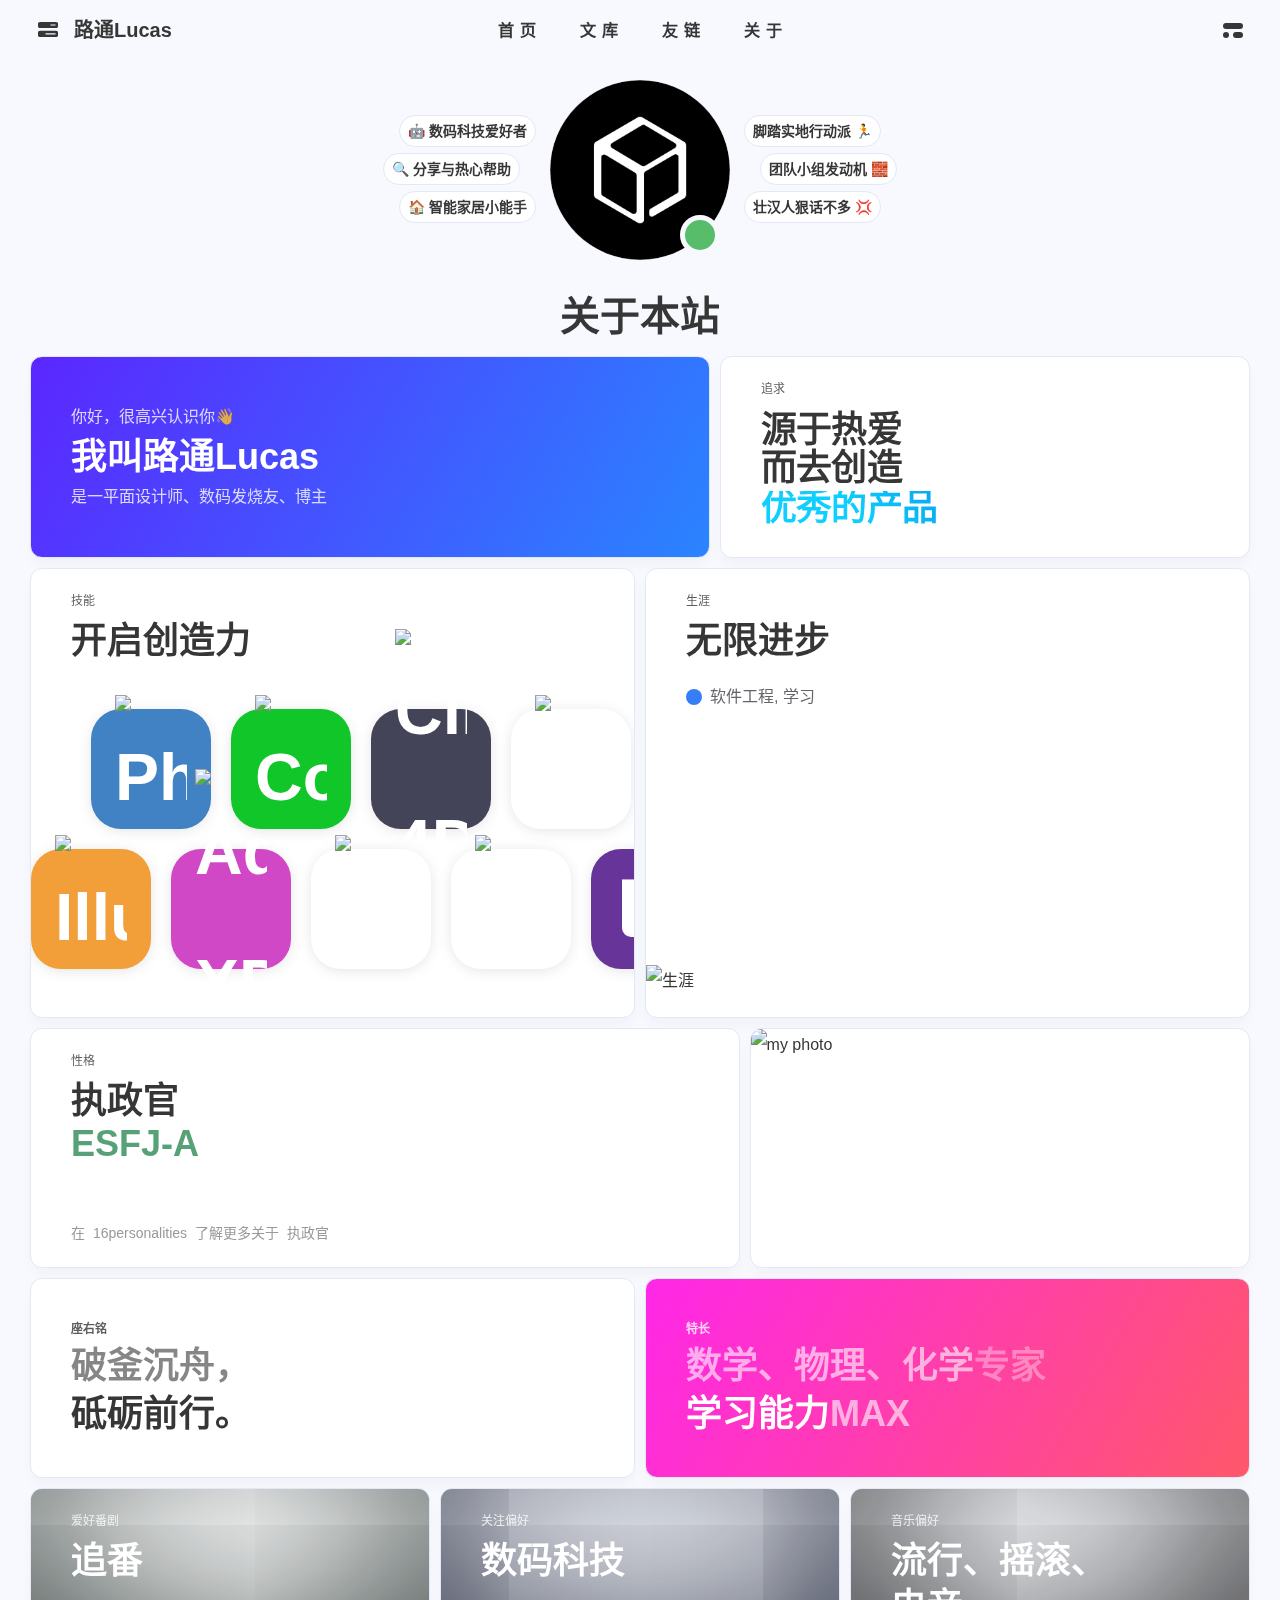
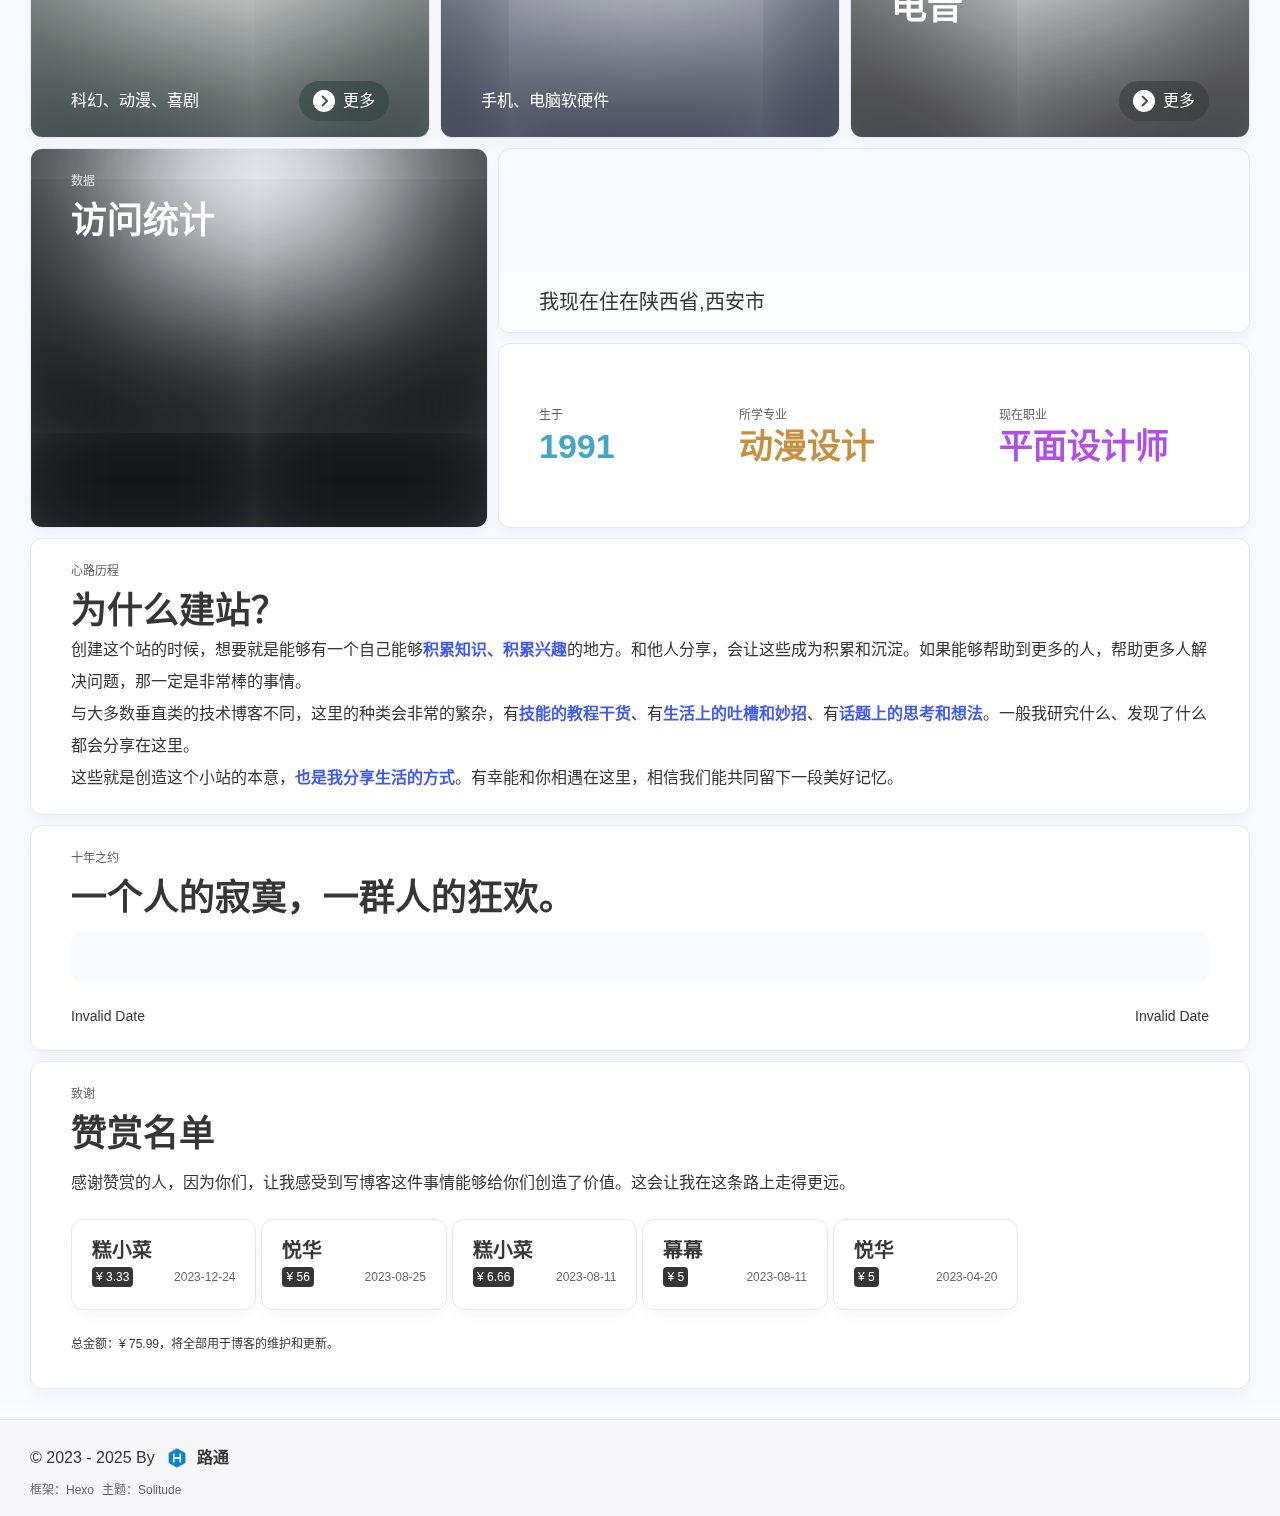
==== commit 16a452e8: "Site updated: 2025-04-11 19:10:49" ====
--- a/about/index.html
+++ b/about/index.html
@@ -1,4 +1,4 @@
-<!DOCTYPE html><html lang="zh-CN" data-theme="light"><head><meta charset="utf-8"><meta http-equiv="X-UA-Compatible" content="IE=edge"><meta name="viewport" content="width=device-width, initial-scale=1"><title>关于本站 | 路通</title><noscript>开启JavaScript才能访问本站哦~</noscript><link rel="icon" href="/img/pwa/favicon.png"><!-- index.css--><link rel="stylesheet" href="/css/index.css?v=3.0.18"><!-- inject head--><link rel="canonical" href="http://example.com/about/index.html"><link rel="stylesheet" href="https://fastly.jsdelivr.net/npm/@fortawesome/fontawesome-free@6.7.2/css/all.min.css"><!-- aplayer--><link rel="stylesheet" href="https://fastly.jsdelivr.net/npm/aplayer@1.10.1/dist/APlayer.min.css"><!-- swiper--><link rel="stylesheet" href="https://fastly.jsdelivr.net/npm/swiper@11.0.5/swiper-bundle.min.css"><!-- fancybox ui--><link rel="stylesheet" href="https://fastly.jsdelivr.net/npm/@fancyapps/ui@5.0.36/dist/fancybox/fancybox.min.css"><!-- katex--><!-- Open Graph--><meta name="description" content="关于本站"><!-- pwa--><meta name="apple-mobile-web-app-capable" content="路通"><meta name="theme-color" content="var(--efu-main)"><meta name="apple-mobile-web-app-status-bar-style" content="var(--efu-main)"><link rel="bookmark" href="/img/pwa/favicon.png"><link rel="apple-touch-icon" href="/img/pwa/favicon.png" sizes="180x180"><script>console.log(' %c Solitude %c ' + '3.0.18' + ' %c https://github.com/everfu/hexo-theme-solitude',
+<!DOCTYPE html><html lang="zh-CN" data-theme="light"><head><meta charset="utf-8"><meta http-equiv="X-UA-Compatible" content="IE=edge"><meta name="viewport" content="width=device-width, initial-scale=1"><title>关于本站 | 路通Lucas</title><noscript>开启JavaScript才能访问本站哦~</noscript><link rel="icon" href="/img/pwa/favicon.png"><!-- index.css--><link rel="stylesheet" href="/css/index.css?v=3.0.18"><!-- inject head--><link rel="canonical" href="http://example.com/about/index.html"><link rel="stylesheet" href="https://fastly.jsdelivr.net/npm/@fortawesome/fontawesome-free@6.7.2/css/all.min.css"><!-- aplayer--><link rel="stylesheet" href="https://fastly.jsdelivr.net/npm/aplayer@1.10.1/dist/APlayer.min.css"><!-- swiper--><link rel="stylesheet" href="https://fastly.jsdelivr.net/npm/swiper@11.0.5/swiper-bundle.min.css"><!-- fancybox ui--><link rel="stylesheet" href="https://fastly.jsdelivr.net/npm/@fancyapps/ui@5.0.36/dist/fancybox/fancybox.min.css"><!-- katex--><!-- Open Graph--><meta name="description" content="关于本站"><!-- pwa--><meta name="apple-mobile-web-app-capable" content="路通Lucas"><meta name="theme-color" content="var(--efu-main)"><meta name="apple-mobile-web-app-status-bar-style" content="var(--efu-main)"><link rel="bookmark" href="/img/pwa/favicon.png"><link rel="apple-touch-icon" href="/img/pwa/favicon.png" sizes="180x180"><script>console.log(' %c Solitude %c ' + '3.0.18' + ' %c https://github.com/everfu/hexo-theme-solitude',
     'background:#35495e ; padding: 1px; border-radius: 3px 0 0 3px;  color: #fff',
     'background:#ff9a9a ; padding: 1px; border-radius: 0 3px 3px 0;  color: #fff',
     'background:unset ; padding: 1px; border-radius: 0 3px 3px 0;  color: #fff')
@@ -140,7 +140,7 @@
     comment: false,
     ai_text: false,
     color: false,
-}</script><meta name="generator" content="Hexo 7.3.0"></head><body id="body" data-type="about"><!-- universe--><!-- background img--><!-- loading--><!-- console--><div id="console"><div class="close-btn" onclick="sco.hideConsole()"><i class="solitude fas fa-xmark"></i></div><div class="console-card-group"><div class="console-card-group-right"><div class="console-card tags" onclick="sco.hideConsole()"><div class="card-content"><div class="author-content-item-tips">标签</div><div class="author-content-item-title">寻找感兴趣的领域</div></div><div class="card-tag-cloud"></div></div><div class="console-card history" onclick="sco.hideConsole()"><ul class="card-archive-list"><li class="item"><a href="/archives/2025/04/"><span class="date">2025/04</span><div class="count-group"><span class="count">1</span><span class="unit">篇</span></div></a></li><li class="item"><a href="/archives/"><span class="date">全部文章</span><div class="count-group"><span class="count">1</span><span class="unit">篇</span></div></a></li></ul></div></div></div><div class="button-group"><div class="console-btn-item"><span class="darkmode_switchbutton" onclick="sco.switchDarkMode()" title="昼夜切换"><i class="solitude fas fa-circle-half-stroke"></i></span></div><div class="console-btn-item" id="consoleHideAside"><span class="asideSwitch" onclick="sco.switchHideAside()" title="边栏显示控制"><i class="solitude fas fa-arrows-left-right-to-line"></i></span></div><div class="console-btn-item" id="consoleMusic" onclick="sco.musicToggle()"><span class="music-switch" title="音乐开关"><i class="solitude fas fa-compact-disc"></i></span></div></div><div class="console-mask" onclick="sco.hideConsole()"></div></div><!-- sidebar--><div id="sidebar" style="zoom: 1;"><div id="menu-mask" style="display: none;"></div><div id="sidebar-menus"><div class="site-data"><div class="data-item is-center"><div class="data-item-link"><a href="/archives/"><div class="headline">文章</div><div class="length-num">1</div></a></div></div><div class="data-item is-center"><div class="data-item-link"><a href="/categories/"><div class="headline">分类</div><div class="length-num">0</div></a></div></div><div class="data-item is-center"><div class="data-item-link"><a href="/tags/"><div class="headline">标签</div><div class="length-num">0</div></a></div></div></div><span class="sidebar-menu-item-title">功能</span><div class="sidebar-menu-item"><span class="darkmode_switchbutton menu-child" onclick="sco.switchDarkMode()"><i class="solitude fas fa-circle-half-stroke"></i><span>显示模式</span></span></div><div class="back-menu-list-groups"><div class="back-menu-list-group"><div class="back-menu-list-title">项目</div><div class="back-menu-list"><a class="back-menu-item" target="_blank" rel="noopener" href="https://github.com/everfu/hexo-theme-solitude" title="Solitude"><img class="nolazyload back-menu-item-icon" src="/img/pwa/favicon.ico" alt="Solitude"><span class="back-menu-item-text">Solitude</span></a></div></div></div><div class="menus_items"><div class="menus_item"><a class="site-page" href="/"><span>首页</span></a></div><div class="menus_item"><a class="site-page" href="javascript:void(0);"><span>文库</span></a><ul class="menus_item_child"><li><a class="site-page child" href="/archives/"><i class="solitude  fas fa-folder-closed"></i><span>全部文章</span></a></li><li><a class="site-page child" href="/categories/"><i class="solitude  fas fa-clone"></i><span>全部分类</span></a></li><li><a class="site-page child" href="/tags/"><i class="solitude  fas fa-tags"></i><span>全部标签</span></a></li></ul></div><div class="menus_item"><a class="site-page" href="javascript:void(0);"><span>友链</span></a><ul class="menus_item_child"><li><a class="site-page child" href="/moments/"><i class="solitude  fas fa-wifi"></i><span>朋友圈</span></a></li><li><a class="site-page child" href="/links/"><i class="solitude  fas fa-user-group"></i><span>友情链接</span></a></li><li><a class="site-page child" href="javascript:travelling()"><i class="solitude  fas fa-gift"></i><span>宝藏博主</span></a></li></ul></div><div class="menus_item"><a class="site-page" href="javascript:void(0);"><span>关于</span></a><ul class="menus_item_child"><li><a class="site-page child" href="/equipment/"><i class="solitude  fas fa-laptop"></i><span>我的装备</span></a></li><li><a class="site-page child" href="/tlink/"><i class="solitude  fas fa-toolbox"></i><span>在线工具</span></a></li><li><a class="site-page child" href="/music/"><i class="solitude  fas fa-music"></i><span>音乐馆</span></a></li><li><a class="site-page child" href="/about/"><i class="solitude  fas fa-user"></i><span>关于我</span></a></li><li><a class="site-page child" href="/works/"><i class="solitude  fas fa-clipboard"></i><span>作品集</span></a></li></ul></div></div><span class="sidebar-menu-item-title">标签</span><div class="card-tags"><div class="card-tag-cloud"></div></div></div></div><!-- keyboard--><!-- righhtside--><div class="page" id="body-wrap"><header class="not-top-img" id="page-header"><nav class="show" id="nav"><div id="nav-group"><div id="blog_name"><div class="back-home-button" tabindex="-1"><i class="back-home-button-icon solitude fas fa-bars-progress"></i><div class="back-menu-list-groups"><div class="back-menu-list-group"><div class="back-menu-list-title">项目</div><div class="back-menu-list"><a class="back-menu-item" target="_blank" rel="noopener" href="https://github.com/everfu/hexo-theme-solitude" title="Solitude"><img class="nolazyload back-menu-item-icon" src="/img/pwa/favicon.ico" alt="Solitude"><span class="back-menu-item-text">Solitude</span></a></div></div></div></div><a id="site-name" href="/" title="返回博客主页"><span class="title">Lutong</span><i class="solitude fas fa-home"></i></a></div><div id="page-name-mask"><div id="page-name"><a id="page-name-text" onclick="sco.toTop()">关于本站</a></div></div><div id="menus"><div class="menus_items"><div class="menus_item"><a class="site-page" href="/"><span>首页</span></a></div><div class="menus_item"><a class="site-page" href="javascript:void(0);"><span>文库</span></a><ul class="menus_item_child"><li><a class="site-page child" href="/archives/"><i class="solitude  fas fa-folder-closed"></i><span>全部文章</span></a></li><li><a class="site-page child" href="/categories/"><i class="solitude  fas fa-clone"></i><span>全部分类</span></a></li><li><a class="site-page child" href="/tags/"><i class="solitude  fas fa-tags"></i><span>全部标签</span></a></li></ul></div><div class="menus_item"><a class="site-page" href="javascript:void(0);"><span>友链</span></a><ul class="menus_item_child"><li><a class="site-page child" href="/moments/"><i class="solitude  fas fa-wifi"></i><span>朋友圈</span></a></li><li><a class="site-page child" href="/links/"><i class="solitude  fas fa-user-group"></i><span>友情链接</span></a></li><li><a class="site-page child" href="javascript:travelling()"><i class="solitude  fas fa-gift"></i><span>宝藏博主</span></a></li></ul></div><div class="menus_item"><a class="site-page" href="javascript:void(0);"><span>关于</span></a><ul class="menus_item_child"><li><a class="site-page child" href="/equipment/"><i class="solitude  fas fa-laptop"></i><span>我的装备</span></a></li><li><a class="site-page child" href="/tlink/"><i class="solitude  fas fa-toolbox"></i><span>在线工具</span></a></li><li><a class="site-page child" href="/music/"><i class="solitude  fas fa-music"></i><span>音乐馆</span></a></li><li><a class="site-page child" href="/about/"><i class="solitude  fas fa-user"></i><span>关于我</span></a></li><li><a class="site-page child" href="/works/"><i class="solitude  fas fa-clipboard"></i><span>作品集</span></a></li></ul></div></div></div><div id="nav-left"></div><div id="nav-right"><div class="nav-button" id="nav-console"><a class="console_switchbutton" onclick="sco.showConsole()" title="中控台" href="javascript:void(0);"><label><i class="left"></i><i class="center"></i><i class="right"></i></label></a></div><div class="nav-button" id="nav-totop" onclick="sco.toTop()"><a class="totopbtn"><i class="solitude fas fa-arrow-up"></i><span id="percent">0</span></a></div><div id="toggle-menu"><a class="site-page"><i class="solitude fas fa-bars"></i></a></div></div></div></nav></header><main class="layout hide-aside" id="content-inner"><div id="page"><div id="about-page"><div class="author-info"><div class="author-tag-left"><span class="author-tag">🤖️ 数码科技爱好者</span><span class="author-tag">🔍 分享与热心帮助</span><span class="author-tag">🏠 智能家居小能手</span></div><div class="author-img"><img src="/img/logo.png"></div><div class="author-tag-right"><span class="author-tag">脚踏实地行动派 🏃</span><span class="author-tag">团队小组发动机 🧱</span><span class="author-tag">壮汉人狠话不多 💢</span></div></div><div class="author-title">关于本站</div><div class="author-content"><div class="author-content-item myInfoAndWittyWord"><div class="title1">你好，很高兴认识你👋</div><div class="title2"><span class="inline-word">我叫王卓Sco</span></div><div class="title1">是一名学生、软件工程师、独立开发者、博主</div></div><div class="aboutsiteTips author-content-item"><div class="author-content-item-tips">追求</div><h2><span class="inline-word">源于<br>热爱而去创造</span><div class="mask"><span class="first-tips" data-show="">优秀的产品</span><span>出色的设计</span><span>高效的编程</span><span data-up="">人性化的用户体验</span></div></h2></div></div><script>var pursuitInterval = null;
+}</script><meta name="generator" content="Hexo 7.3.0"></head><body id="body" data-type="about"><!-- universe--><!-- background img--><!-- loading--><!-- console--><div id="console"><div class="close-btn" onclick="sco.hideConsole()"><i class="solitude fas fa-xmark"></i></div><div class="console-card-group"><div class="console-card-group-right"><div class="console-card tags" onclick="sco.hideConsole()"><div class="card-content"><div class="author-content-item-tips">标签</div><div class="author-content-item-title">寻找感兴趣的领域</div></div><div class="card-tag-cloud"></div></div><div class="console-card history" onclick="sco.hideConsole()"><ul class="card-archive-list"><li class="item"><a href="/archives/2025/04/"><span class="date">2025/04</span><div class="count-group"><span class="count">1</span><span class="unit">篇</span></div></a></li><li class="item"><a href="/archives/"><span class="date">全部文章</span><div class="count-group"><span class="count">1</span><span class="unit">篇</span></div></a></li></ul></div></div></div><div class="button-group"><div class="console-btn-item"><span class="darkmode_switchbutton" onclick="sco.switchDarkMode()" title="昼夜切换"><i class="solitude fas fa-circle-half-stroke"></i></span></div><div class="console-btn-item" id="consoleHideAside"><span class="asideSwitch" onclick="sco.switchHideAside()" title="边栏显示控制"><i class="solitude fas fa-arrows-left-right-to-line"></i></span></div><div class="console-btn-item" id="consoleMusic" onclick="sco.musicToggle()"><span class="music-switch" title="音乐开关"><i class="solitude fas fa-compact-disc"></i></span></div></div><div class="console-mask" onclick="sco.hideConsole()"></div></div><!-- sidebar--><div id="sidebar" style="zoom: 1;"><div id="menu-mask" style="display: none;"></div><div id="sidebar-menus"><div class="site-data"><div class="data-item is-center"><div class="data-item-link"><a href="/archives/"><div class="headline">文章</div><div class="length-num">1</div></a></div></div><div class="data-item is-center"><div class="data-item-link"><a href="/categories/"><div class="headline">分类</div><div class="length-num">0</div></a></div></div><div class="data-item is-center"><div class="data-item-link"><a href="/tags/"><div class="headline">标签</div><div class="length-num">0</div></a></div></div></div><span class="sidebar-menu-item-title">功能</span><div class="sidebar-menu-item"><span class="darkmode_switchbutton menu-child" onclick="sco.switchDarkMode()"><i class="solitude fas fa-circle-half-stroke"></i><span>显示模式</span></span></div><div class="back-menu-list-groups"><div class="back-menu-list-group"><div class="back-menu-list-title">项目</div><div class="back-menu-list"><a class="back-menu-item" target="_blank" rel="noopener" href="https://github.com/everfu/hexo-theme-solitude" title="Solitude"><img class="nolazyload back-menu-item-icon" src="/img/pwa/favicon.ico" alt="Solitude"><span class="back-menu-item-text">Solitude</span></a></div></div></div><div class="menus_items"><div class="menus_item"><a class="site-page" href="/"><span>首页</span></a></div><div class="menus_item"><a class="site-page" href="javascript:void(0);"><span>文库</span></a><ul class="menus_item_child"><li><a class="site-page child" href="/archives/"><i class="solitude  fas fa-folder-closed"></i><span>全部文章</span></a></li><li><a class="site-page child" href="/categories/"><i class="solitude  fas fa-clone"></i><span>全部分类</span></a></li><li><a class="site-page child" href="/tags/"><i class="solitude  fas fa-tags"></i><span>全部标签</span></a></li></ul></div><div class="menus_item"><a class="site-page" href="javascript:void(0);"><span>友链</span></a><ul class="menus_item_child"><li><a class="site-page child" href="/moments/"><i class="solitude  fas fa-wifi"></i><span>朋友圈</span></a></li><li><a class="site-page child" href="/links/"><i class="solitude  fas fa-user-group"></i><span>友情链接</span></a></li><li><a class="site-page child" href="javascript:travelling()"><i class="solitude  fas fa-gift"></i><span>宝藏博主</span></a></li></ul></div><div class="menus_item"><a class="site-page" href="javascript:void(0);"><span>关于</span></a><ul class="menus_item_child"><li><a class="site-page child" href="/equipment/"><i class="solitude  fas fa-laptop"></i><span>我的装备</span></a></li><li><a class="site-page child" href="/tlink/"><i class="solitude  fas fa-toolbox"></i><span>在线工具</span></a></li><li><a class="site-page child" href="/music/"><i class="solitude  fas fa-music"></i><span>音乐馆</span></a></li><li><a class="site-page child" href="/about/"><i class="solitude  fas fa-user"></i><span>关于我</span></a></li><li><a class="site-page child" href="/works/"><i class="solitude  fas fa-images"></i><span>作品集</span></a></li><li><a class="site-page child" href="/likes/"><i class="solitude  fas fa-film"></i><span>追剧</span></a></li></ul></div></div><span class="sidebar-menu-item-title">标签</span><div class="card-tags"><div class="card-tag-cloud"></div></div></div></div><!-- keyboard--><!-- righhtside--><div class="page" id="body-wrap"><header class="not-top-img" id="page-header"><nav class="show" id="nav"><div id="nav-group"><div id="blog_name"><div class="back-home-button" tabindex="-1"><i class="back-home-button-icon solitude fas fa-bars-progress"></i><div class="back-menu-list-groups"><div class="back-menu-list-group"><div class="back-menu-list-title">项目</div><div class="back-menu-list"><a class="back-menu-item" target="_blank" rel="noopener" href="https://github.com/everfu/hexo-theme-solitude" title="Solitude"><img class="nolazyload back-menu-item-icon" src="/img/pwa/favicon.ico" alt="Solitude"><span class="back-menu-item-text">Solitude</span></a></div></div></div></div><a id="site-name" href="/" title="返回博客主页"><span class="title">路通Lucas</span><i class="solitude fas fa-home"></i></a></div><div id="page-name-mask"><div id="page-name"><a id="page-name-text" onclick="sco.toTop()">关于本站</a></div></div><div id="menus"><div class="menus_items"><div class="menus_item"><a class="site-page" href="/"><span>首页</span></a></div><div class="menus_item"><a class="site-page" href="javascript:void(0);"><span>文库</span></a><ul class="menus_item_child"><li><a class="site-page child" href="/archives/"><i class="solitude  fas fa-folder-closed"></i><span>全部文章</span></a></li><li><a class="site-page child" href="/categories/"><i class="solitude  fas fa-clone"></i><span>全部分类</span></a></li><li><a class="site-page child" href="/tags/"><i class="solitude  fas fa-tags"></i><span>全部标签</span></a></li></ul></div><div class="menus_item"><a class="site-page" href="javascript:void(0);"><span>友链</span></a><ul class="menus_item_child"><li><a class="site-page child" href="/moments/"><i class="solitude  fas fa-wifi"></i><span>朋友圈</span></a></li><li><a class="site-page child" href="/links/"><i class="solitude  fas fa-user-group"></i><span>友情链接</span></a></li><li><a class="site-page child" href="javascript:travelling()"><i class="solitude  fas fa-gift"></i><span>宝藏博主</span></a></li></ul></div><div class="menus_item"><a class="site-page" href="javascript:void(0);"><span>关于</span></a><ul class="menus_item_child"><li><a class="site-page child" href="/equipment/"><i class="solitude  fas fa-laptop"></i><span>我的装备</span></a></li><li><a class="site-page child" href="/tlink/"><i class="solitude  fas fa-toolbox"></i><span>在线工具</span></a></li><li><a class="site-page child" href="/music/"><i class="solitude  fas fa-music"></i><span>音乐馆</span></a></li><li><a class="site-page child" href="/about/"><i class="solitude  fas fa-user"></i><span>关于我</span></a></li><li><a class="site-page child" href="/works/"><i class="solitude  fas fa-images"></i><span>作品集</span></a></li><li><a class="site-page child" href="/likes/"><i class="solitude  fas fa-film"></i><span>追剧</span></a></li></ul></div></div></div><div id="nav-left"></div><div id="nav-right"><div class="nav-button" id="nav-console"><a class="console_switchbutton" onclick="sco.showConsole()" title="中控台" href="javascript:void(0);"><label><i class="left"></i><i class="center"></i><i class="right"></i></label></a></div><div class="nav-button" id="nav-totop" onclick="sco.toTop()"><a class="totopbtn"><i class="solitude fas fa-arrow-up"></i><span id="percent">0</span></a></div><div id="toggle-menu"><a class="site-page"><i class="solitude fas fa-bars"></i></a></div></div></div></nav></header><main class="layout hide-aside" id="content-inner"><div id="page"><div id="about-page"><div class="author-info"><div class="author-tag-left"><span class="author-tag">🤖️ 数码科技爱好者</span><span class="author-tag">🔍 分享与热心帮助</span><span class="author-tag">🏠 智能家居小能手</span></div><div class="author-img"><img src="/img/logo.png"></div><div class="author-tag-right"><span class="author-tag">脚踏实地行动派 🏃</span><span class="author-tag">团队小组发动机 🧱</span><span class="author-tag">壮汉人狠话不多 💢</span></div></div><div class="author-title">关于本站</div><div class="author-content"><div class="author-content-item myInfoAndWittyWord"><div class="title1">你好，很高兴认识你👋</div><div class="title2"><span class="inline-word">我叫路通Lucas</span></div><div class="title1">是一平面设计师、数码发烧友、博主</div></div><div class="aboutsiteTips author-content-item"><div class="author-content-item-tips">追求</div><h2><span class="inline-word">源于热爱<br>而去创造</span><div class="mask"><span class="first-tips" data-show="">优秀的产品</span><span>出色的设计</span><span>高效的编程</span><span data-up="">人性化的用户体验</span></div></h2></div></div><script>var pursuitInterval = null;
 pursuitInterval = setInterval(function () {
     const show = document.querySelector('span[data-show]')
     const next = show.nextElementSibling || document.querySelector('.first-tips')
@@ -155,7 +155,7 @@
 
 document.addEventListener('pjax:send', function () {
     clearInterval(pursuitInterval);
-});</script><div class="author-content"><div class="author-content-item skills"><div class="card-content"><div class="author-content-item-tips">技能</div><span class="author-content-item-title">开启创造力</span><div class="skills-style-group"><div class="tags-group-all"><div class="tags-group-wrapper"><div class="tags-group-icon-pair"><div class="tags-group-icon" style="background:#e9572b"><i class="https://i.postimg.cc/vBWVnY8q/html.png" title="HTML" style="color: "></i></div><div class="tags-group-icon" style="background:#f7cb4f"><i class="https://i.postimg.cc/3N10Ltv2/js.png" title="Javascript" style="color: "></i></div></div><div class="tags-group-icon-pair"><div class="tags-group-icon" style="background:#ffffff"><i class="https://npm.elemecdn.com/wleelw-blog-abs@1.0.0/img/icon/kotlin-logo.svg" title="Kotlin" style="color: "></i></div><div class="tags-group-icon" style="background:#2e3a41"><i class="https://i.postimg.cc/dVLZBmtT/webpack.png" title="WebPack" style="color: "></i></div></div><div class="tags-group-icon-pair"><div class="tags-group-icon" style="background:#df5b40"><i class="https://i.postimg.cc/nhgjwjCS/git.png" title="Git" style="color: "></i></div><div class="tags-group-icon" style="background:#57b6e6"><i class="https://i.postimg.cc/8Pk6Fg24/docker.png" title="Docker" style="color: "></i></div></div><div class="tags-group-icon-pair"><div class="tags-group-icon" style="background:#57b6e6"><i class="https://i.postimg.cc/8Pk6Fg24/docker.png" title="Docker" style="color: "></i></div><div class="tags-group-icon" style="background:#57b6e6"><i class="https://i.postimg.cc/8Pk6Fg24/docker.png" title="Docker" style="color: "></i></div></div><div class="tags-group-icon-pair"><div class="tags-group-icon" style="background:#e9572b"><i class="https://i.postimg.cc/vBWVnY8q/html.png" title="HTML" style="color: "></i></div><div class="tags-group-icon" style="background:#f7cb4f"><i class="https://i.postimg.cc/3N10Ltv2/js.png" title="Javascript" style="color: "></i></div></div><div class="tags-group-icon-pair"><div class="tags-group-icon" style="background:#ffffff"><i class="https://npm.elemecdn.com/wleelw-blog-abs@1.0.0/img/icon/kotlin-logo.svg" title="Kotlin" style="color: "></i></div><div class="tags-group-icon" style="background:#2e3a41"><i class="https://i.postimg.cc/dVLZBmtT/webpack.png" title="WebPack" style="color: "></i></div></div><div class="tags-group-icon-pair"><div class="tags-group-icon" style="background:#df5b40"><i class="https://i.postimg.cc/nhgjwjCS/git.png" title="Git" style="color: "></i></div><div class="tags-group-icon" style="background:#57b6e6"><i class="https://i.postimg.cc/8Pk6Fg24/docker.png" title="Docker" style="color: "></i></div></div><div class="tags-group-icon-pair"><div class="tags-group-icon" style="background:#57b6e6"><i class="https://i.postimg.cc/8Pk6Fg24/docker.png" title="Docker" style="color: "></i></div><div class="tags-group-icon" style="background:#57b6e6"><i class="https://i.postimg.cc/8Pk6Fg24/docker.png" title="Docker" style="color: "></i></div></div></div></div><div class="skills-list"><div class="skill-info"><div class="skill-icon" style="background:#e9572b"><i class="https://i.postimg.cc/vBWVnY8q/html.png" title="HTML" style="color: "></i></div><div class="skill-name"><span>HTML</span></div></div><div class="skill-info"><div class="skill-icon" style="background:#f7cb4f"><i class="https://i.postimg.cc/3N10Ltv2/js.png" title="Javascript" style="color: "></i></div><div class="skill-name"><span>Javascript</span></div></div><div class="skill-info"><div class="skill-icon" style="background:#ffffff"><i class="https://npm.elemecdn.com/wleelw-blog-abs@1.0.0/img/icon/kotlin-logo.svg" title="Kotlin" style="color: "></i></div><div class="skill-name"><span>Kotlin</span></div></div><div class="skill-info"><div class="skill-icon" style="background:#2e3a41"><i class="https://i.postimg.cc/dVLZBmtT/webpack.png" title="WebPack" style="color: "></i></div><div class="skill-name"><span>WebPack</span></div></div><div class="skill-info"><div class="skill-icon" style="background:#df5b40"><i class="https://i.postimg.cc/nhgjwjCS/git.png" title="Git" style="color: "></i></div><div class="skill-name"><span>Git</span></div></div><div class="skill-info"><div class="skill-icon" style="background:#57b6e6"><i class="https://i.postimg.cc/8Pk6Fg24/docker.png" title="Docker" style="color: "></i></div><div class="skill-name"><span>Docker</span></div></div><div class="skill-info"><div class="skill-icon" style="background:#57b6e6"><i class="https://i.postimg.cc/8Pk6Fg24/docker.png" title="Docker" style="color: "></i></div><div class="skill-name"><span>Docker</span></div></div><div class="skill-info"><div class="skill-icon" style="background:#57b6e6"><i class="https://i.postimg.cc/8Pk6Fg24/docker.png" title="Docker" style="color: "></i></div><div class="skill-name"><span>Docker</span></div></div><div class="etc">...</div></div></div></div></div><div class="author-content-item careers"><div class="card-content"><div class="author-content-item-tips">生涯</div><span class="author-content-item-title">无限进步</span><div class="careers-group"><div class="careers-item"><div class="circle" style="background:#357ef5"></div><div class="name">软件工程, 学习</div></div></div><img class="author-content-img" src="https://s3.qjqq.cn/47/67a216483c354.png!color" alt="生涯"></div></div></div><div class="author-content"><div class="author-content-item personalities"><div class="author-content-item-tips">性格</div><span class="author-content-item-title">执政官</span><div class="title2" style="color:#56a178">ESFJ-A</div><div class="image"><img class="nolazyload" src="https:/example.com/ESFJ-A.svg"></div><div class="post-tips">在 <a target="_blank" rel="noopener" href="https://www.16personalities.com/">16personalities </a>了解更多关于 <a target="_blank" rel="noopener" href="https://www.16personalities.com/ch/esfj-人格">执政官</a></div></div><div class="author-content-item myphoto"><img class="author-content-img" src="https://7.isyangs.cn/1/65eb2d340cad3-1.png" alt="my photo"></div></div><div class="author-content"><div class="author-content-item maxim"><div class="author-content-item-tips">座右铭</div><span class="maxim-title"><span>破釜沉舟，</span><span>砥砺前行。</span></span></div><div class="author-content-item buff"><div class="card-content"><div class="author-content-item-tips">特长</div><span class="buff-title"><span>数学、物理、化学<span class="inline-word">专家</span></span><span>学习能力<span class="inline-word">MAX</span></span></span></div></div></div><div class="author-content"><div class="author-content-item comic"><div class="card-content"><div class="author-content-item-tips">爱好番剧</div><span class="author-content-item-title">追番</span><div class="content-bottom"><div class="tips">科幻、动漫、喜剧</div><div class="banner-button-group"><a class="banner-button" href="/pyq/"><i class="solitude fas fa-circle-chevron-right"></i><span class="banner-button-text">更多</span></a></div></div><div class="comic-box"><a class="comic-item" href="https://movie.douban.com/subject/26683290/" target="_blank" rel="noopener noreferrer" title="你的名字"><div class="comic-item-cover"><img class="nolazyload" src="https://images.418121.xyz/file/blog/covers/p2910701461.webp" alt="你的名字"></div></a><a class="comic-item" href="https://www.bilibili.com/bangumi/media/md1699" target="_blank" rel="noopener noreferrer" title="四月是你的谎言"><div class="comic-item-cover"><img class="nolazyload" src="https://images.418121.xyz/file/blog/covers/p2232343678.webp" alt="四月是你的谎言"></div></a><a class="comic-item" href="https://movie.douban.com/subject/35267208/" target="_blank" rel="noopener noreferrer" title="流浪地球2"><div class="comic-item-cover"><img class="nolazyload" src="https://images.418121.xyz/file/blog/covers/p2886653882.webp" alt="流浪地球2"></div></a><a class="comic-item" href="https://movie.douban.com/subject/34874432/" target="_blank" rel="noopener noreferrer" title="花束般的恋爱"><div class="comic-item-cover"><img class="nolazyload" src="https://images.418121.xyz/file/blog/covers/p2868462052.webp" alt="花束般的恋爱"></div></a><a class="comic-item" href="https://movie.douban.com/subject/30402296/" target="_blank" rel="noopener noreferrer" title="天气之子"><div class="comic-item-cover"><img class="nolazyload" src="https://images.418121.xyz/file/blog/covers/p2558022335.webp" alt="天气之子"></div></a></div></div></div><div class="author-content-item like-technology" style="background: url(https://n.sinaimg.cn/spider2021113/400/w1280h720/20210113/0881-khmynua9191160.jpg) no-repeat center/cover"><div class="card-content"><div class="author-content-item-tips">关注偏好</div><span class="author-content-item-title">数码科技</span><span class="author-content-item-title"></span><div class="content-bottom"><div class="tips">手机、电脑软硬件</div></div></div></div><div class="author-content-item like-music" style="background: url(https://mediathemepichz-75573.picgzc.qpic.cn/vmedia/themepic/update/1653008060666/0) no-repeat center/cover"><div class="card-content"><div class="author-content-item-tips">音乐偏好</div><span class="author-content-item-title">流行、摇滚、</span><span class="author-content-item-title">电音</span><div class="content-bottom"><div class="banner-button-group"><a class="banner-button" href="/music/"><i class="solitude fas fa-circle-chevron-right"></i><span class="banner-button-text">更多</span></a></div></div></div></div></div><div class="author-content"><div class="about-statistic author-content-item" style="background: url(https://7.isyangs.cn/1/65eb2e9109826-1.png);"><div class="card-content"><div class="author-content-item-tips">数据</div><span class="author-content-item-title">访问统计</span><div id="statistic"></div><div class="post-tips"></div></div></div><style>:root {
+});</script><div class="author-content"><div class="author-content-item skills"><div class="card-content"><div class="author-content-item-tips">技能</div><span class="author-content-item-title">开启创造力</span><div class="skills-style-group"><div class="tags-group-all"><div class="tags-group-wrapper"><div class="tags-group-icon-pair"><div class="tags-group-icon" style="background:#4082c3"><img src="https://cdn.worldvectorlogo.com/logos/adobe-photoshop-2.svg" title="Photoshop"></div><div class="tags-group-icon" style="background:#f29e39"><img src="https://cdn.worldvectorlogo.com/logos/adobe-illustrator-cc-3.svg" title="Illustrator"></div></div><div class="tags-group-icon-pair"><div class="tags-group-icon" style="background:#11C628"><img src="https://seeklogo.com/images/C/coreldraw-logo-2871394B44-seeklogo.com.png" title="CorelDRAW"></div><div class="tags-group-icon" style="background:#D048C5"><img src="https://cdn.worldvectorlogo.com/logos/adobe-xd-2.svg" title="Adobe XD"></div></div><div class="tags-group-icon-pair"><div class="tags-group-icon" style="background:#434458"><img src="https://s1.aigei.com/src/img/png/5b/5bebf6afdcdb4191ad433b0b85d1f33b.png?imageMogr2/auto-orient/thumbnail/!282x282r/gravity/Center/crop/282x282/quality/85/%7CimageView2/2/w/282&amp;e=2051020800&amp;token=P7S2Xpzfz11vAkASLTkfHN7Fw-oOZBecqeJaxypL:VRTSbhzxpytlh_4kg04CYdbub1k=" title="Cinema 4D"></div><div class="tags-group-icon" style="background:fff"><img src="https://cdn.worldvectorlogo.com/logos/word-1.svg" title="Word"></div></div><div class="tags-group-icon-pair"><div class="tags-group-icon" style="background:#fff"><img src="https://cdn.worldvectorlogo.com/logos/excel-4.svg" title="Excel"></div><div class="tags-group-icon" style="background:#fff"><img src="https://cdn.worldvectorlogo.com/logos/powerpoint-2.svg" title="PowerPoint"></div></div><div class="tags-group-icon-pair"><div class="tags-group-icon" style="background:#e9572b"><i class="fab fa-html5" title="HTML" style="color: "></i></div><div class="tags-group-icon" style="background:#673499"><i class="fab fa-css" title="CSS" style="color: "></i></div></div><div class="tags-group-icon-pair"><div class="tags-group-icon" style="background:#4082c3"><img src="https://cdn.worldvectorlogo.com/logos/adobe-photoshop-2.svg" title="Photoshop"></div><div class="tags-group-icon" style="background:#f29e39"><img src="https://cdn.worldvectorlogo.com/logos/adobe-illustrator-cc-3.svg" title="Illustrator"></div></div><div class="tags-group-icon-pair"><div class="tags-group-icon" style="background:#11C628"><img src="https://seeklogo.com/images/C/coreldraw-logo-2871394B44-seeklogo.com.png" title="CorelDRAW"></div><div class="tags-group-icon" style="background:#D048C5"><img src="https://cdn.worldvectorlogo.com/logos/adobe-xd-2.svg" title="Adobe XD"></div></div><div class="tags-group-icon-pair"><div class="tags-group-icon" style="background:#434458"><img src="https://s1.aigei.com/src/img/png/5b/5bebf6afdcdb4191ad433b0b85d1f33b.png?imageMogr2/auto-orient/thumbnail/!282x282r/gravity/Center/crop/282x282/quality/85/%7CimageView2/2/w/282&amp;e=2051020800&amp;token=P7S2Xpzfz11vAkASLTkfHN7Fw-oOZBecqeJaxypL:VRTSbhzxpytlh_4kg04CYdbub1k=" title="Cinema 4D"></div><div class="tags-group-icon" style="background:fff"><img src="https://cdn.worldvectorlogo.com/logos/word-1.svg" title="Word"></div></div><div class="tags-group-icon-pair"><div class="tags-group-icon" style="background:#fff"><img src="https://cdn.worldvectorlogo.com/logos/excel-4.svg" title="Excel"></div><div class="tags-group-icon" style="background:#fff"><img src="https://cdn.worldvectorlogo.com/logos/powerpoint-2.svg" title="PowerPoint"></div></div><div class="tags-group-icon-pair"><div class="tags-group-icon" style="background:#e9572b"><i class="fab fa-html5" title="HTML" style="color: "></i></div><div class="tags-group-icon" style="background:#673499"><i class="fab fa-css" title="CSS" style="color: "></i></div></div></div></div><div class="skills-list"><div class="skill-info"><div class="skill-icon" style="background:#4082c3"><img src="https://cdn.worldvectorlogo.com/logos/adobe-photoshop-2.svg" title="Photoshop"></div><div class="skill-name"><span>Photoshop</span></div></div><div class="skill-info"><div class="skill-icon" style="background:#f29e39"><img src="https://cdn.worldvectorlogo.com/logos/adobe-illustrator-cc-3.svg" title="Illustrator"></div><div class="skill-name"><span>Illustrator</span></div></div><div class="skill-info"><div class="skill-icon" style="background:#11C628"><img src="https://seeklogo.com/images/C/coreldraw-logo-2871394B44-seeklogo.com.png" title="CorelDRAW"></div><div class="skill-name"><span>CorelDRAW</span></div></div><div class="skill-info"><div class="skill-icon" style="background:#D048C5"><img src="https://cdn.worldvectorlogo.com/logos/adobe-xd-2.svg" title="Adobe XD"></div><div class="skill-name"><span>Adobe XD</span></div></div><div class="skill-info"><div class="skill-icon" style="background:#434458"><img src="https://s1.aigei.com/src/img/png/5b/5bebf6afdcdb4191ad433b0b85d1f33b.png?imageMogr2/auto-orient/thumbnail/!282x282r/gravity/Center/crop/282x282/quality/85/%7CimageView2/2/w/282&amp;e=2051020800&amp;token=P7S2Xpzfz11vAkASLTkfHN7Fw-oOZBecqeJaxypL:VRTSbhzxpytlh_4kg04CYdbub1k=" title="Cinema 4D"></div><div class="skill-name"><span>Cinema 4D</span></div></div><div class="skill-info"><div class="skill-icon" style="background:fff"><img src="https://cdn.worldvectorlogo.com/logos/word-1.svg" title="Word"></div><div class="skill-name"><span>Word</span></div></div><div class="skill-info"><div class="skill-icon" style="background:#fff"><img src="https://cdn.worldvectorlogo.com/logos/excel-4.svg" title="Excel"></div><div class="skill-name"><span>Excel</span></div></div><div class="skill-info"><div class="skill-icon" style="background:#fff"><img src="https://cdn.worldvectorlogo.com/logos/powerpoint-2.svg" title="PowerPoint"></div><div class="skill-name"><span>PowerPoint</span></div></div><div class="skill-info"><div class="skill-icon" style="background:#e9572b"><i class="fab fa-html5" title="HTML" style="color: "></i></div><div class="skill-name"><span>HTML</span></div></div><div class="skill-info"><div class="skill-icon" style="background:#673499"><i class="fab fa-css" title="CSS" style="color: "></i></div><div class="skill-name"><span>CSS</span></div></div><div class="etc">...</div></div></div></div></div><div class="author-content-item careers"><div class="card-content"><div class="author-content-item-tips">生涯</div><span class="author-content-item-title">无限进步</span><div class="careers-group"><div class="careers-item"><div class="circle" style="background:#357ef5"></div><div class="name">软件工程, 学习</div></div></div><img class="author-content-img" src="https://s3.qjqq.cn/47/67a216483c354.png!color" alt="生涯"></div></div></div><div class="author-content"><div class="author-content-item personalities"><div class="author-content-item-tips">性格</div><span class="author-content-item-title">执政官</span><div class="title2" style="color:#56a178">ESFJ-A</div><div class="image"><img class="nolazyload" src="https:/example.com/ESFJ-A.svg"></div><div class="post-tips">在 <a target="_blank" rel="noopener" href="https://www.16personalities.com/">16personalities </a>了解更多关于 <a target="_blank" rel="noopener" href="https://www.16personalities.com/ch/esfj-人格">执政官</a></div></div><div class="author-content-item myphoto"><img class="author-content-img" src="https://7.isyangs.cn/1/65eb2d340cad3-1.png" alt="my photo"></div></div><div class="author-content"><div class="author-content-item maxim"><div class="author-content-item-tips">座右铭</div><span class="maxim-title"><span>破釜沉舟，</span><span>砥砺前行。</span></span></div><div class="author-content-item buff"><div class="card-content"><div class="author-content-item-tips">特长</div><span class="buff-title"><span>数学、物理、化学<span class="inline-word">专家</span></span><span>学习能力<span class="inline-word">MAX</span></span></span></div></div></div><div class="author-content"><div class="author-content-item comic"><div class="card-content"><div class="author-content-item-tips">爱好番剧</div><span class="author-content-item-title">追番</span><div class="content-bottom"><div class="tips">科幻、动漫、喜剧</div><div class="banner-button-group"><a class="banner-button" href="/likes/"><i class="solitude fas fa-circle-chevron-right"></i><span class="banner-button-text">更多</span></a></div></div><div class="comic-box"><a class="comic-item" href="https://movie.douban.com/subject/26683290/" target="_blank" rel="noopener noreferrer" title="你的名字"><div class="comic-item-cover"><img class="nolazyload" src="https://images.418121.xyz/file/blog/covers/p2910701461.webp" alt="你的名字"></div></a><a class="comic-item" href="https://www.bilibili.com/bangumi/media/md1699" target="_blank" rel="noopener noreferrer" title="四月是你的谎言"><div class="comic-item-cover"><img class="nolazyload" src="https://images.418121.xyz/file/blog/covers/p2232343678.webp" alt="四月是你的谎言"></div></a><a class="comic-item" href="https://movie.douban.com/subject/35267208/" target="_blank" rel="noopener noreferrer" title="流浪地球2"><div class="comic-item-cover"><img class="nolazyload" src="https://images.418121.xyz/file/blog/covers/p2886653882.webp" alt="流浪地球2"></div></a><a class="comic-item" href="https://movie.douban.com/subject/34874432/" target="_blank" rel="noopener noreferrer" title="花束般的恋爱"><div class="comic-item-cover"><img class="nolazyload" src="https://images.418121.xyz/file/blog/covers/p2868462052.webp" alt="花束般的恋爱"></div></a><a class="comic-item" href="https://movie.douban.com/subject/30402296/" target="_blank" rel="noopener noreferrer" title="天气之子"><div class="comic-item-cover"><img class="nolazyload" src="https://images.418121.xyz/file/blog/covers/p2558022335.webp" alt="天气之子"></div></a></div></div></div><div class="author-content-item like-technology" style="background: url(https://n.sinaimg.cn/spider2021113/400/w1280h720/20210113/0881-khmynua9191160.jpg) no-repeat center/cover"><div class="card-content"><div class="author-content-item-tips">关注偏好</div><span class="author-content-item-title">数码科技</span><span class="author-content-item-title"></span><div class="content-bottom"><div class="tips">手机、电脑软硬件</div></div></div></div><div class="author-content-item like-music" style="background: url(https://mediathemepichz-75573.picgzc.qpic.cn/vmedia/themepic/update/1653008060666/0) no-repeat center/cover"><div class="card-content"><div class="author-content-item-tips">音乐偏好</div><span class="author-content-item-title">流行、摇滚、</span><span class="author-content-item-title">电音</span><div class="content-bottom"><div class="banner-button-group"><a class="banner-button" href="/music/"><i class="solitude fas fa-circle-chevron-right"></i><span class="banner-button-text">更多</span></a></div></div></div></div></div><div class="author-content"><div class="about-statistic author-content-item" style="background: url(https://7.isyangs.cn/1/65eb2e9109826-1.png);"><div class="card-content"><div class="author-content-item-tips">数据</div><span class="author-content-item-title">访问统计</span><div id="statistic"></div><div class="post-tips"></div></div></div><style>:root {
     --site-about-oneself-map--light: url(https://7.isyangs.cn/1/65eb2ec63a9aa-1.png);
     --site-about-oneself-map--dark: url(https://7.isyangs.cn/1/65eb2eedc780e-1.png);
 }</style><div class="author-content-item-group column mapAndInfo"><div class="author-content-item map single"><span class="map-title">我现在住在陕西省,西安市</span></div><div class="author-content-item selfInfo single"><div><span class="selfInfo-title">生于</span><span class="selfInfo-content" style="color: #43a6c6;">1991</span></div><div><span class="selfInfo-title">所学专业</span><span class="selfInfo-content" style="color: #c69043;">动漫设计</span></div><div><span class="selfInfo-title">现在职业</span><span class="selfInfo-content" style="color: #b04fe6;">平面设计师</span></div></div></div></div><div class="author-content"><div class="create-site-post author-content-item single"><div class="author-content-item-tips">心路历程</div><span class="author-content-item-title">为什么建站？</span><br>创建这个站的时候，想要就是能够有一个自己能够<b>积累知识、积累兴趣</b>的地方。和他人分享，会让这些成为积累和沉淀。如果能够帮助到更多的人，帮助更多人解决问题，那一定是非常棒的事情。 <br> 与大多数垂直类的技术博客不同，这里的种类会非常的繁杂，有<b>技能的教程干货</b>、有<b>生活上的吐槽和妙招</b>、有<b>话题上的思考和想法</b>。一般我研究什么、发现了什么都会分享在这里。 <br> 这些就是创造这个小站的本意，<b>也是我分享生活的方式</b>。有幸能和你相遇在这里，相信我们能共同留下一段美好记忆。 <br></div></div><div class="author-content" id="tenyear"><div class="create-site-post author-content-item single"><div class="author-content-item-tips">十年之约</div><div class="author-content-item-title">一个人的寂寞，一群人的狂欢。</div><p></p><div class="tenyear-timeline"><div class="progress"></div><div class="past-time"></div><div class="percentage-label"></div></div><div class="time-labels"><div class="start-time" id="tenyear-start-time">Invalid Date</div><div class="end-time" id="tenyear-end-time">Invalid Date</div></div></div></div><script>function updateTenYearProgress() {
--- a/css/index.css
+++ b/css/index.css
@@ -10,7 +10,9 @@
   overflow: hidden;
   padding: 10px;
   color: #fff !important;
-  margin: 10px auto;
+  margin: 10px 11.3px;
+  width: calc(20% - 10px) !important;
+  height: 300px !important;
 }
 .card_box::after {
   content: '';
@@ -73,6 +75,20 @@
 .card_box .card_content span {
   font-size: 18px;
   font-weight: bold;
+  display: block;
+  margin-bottom: -6px;
+}
+@media screen and (max-width: 1200px) {
+  .card_box {
+    width: 31% !important;
+    height: 420px !important;
+  }
+}
+@media screen and (max-width: 768px) {
+  .card_box {
+    width: 43.3% !important;
+    height: 220px !important;
+  }
 }
 [data-theme='dark'] .card_box {
   color: #ddd !important;
@@ -7600,7 +7616,6 @@
 #about-page .author-content-item.comic .content-bottom {
   z-index: 3;
   color: var(--efu-white);
-  pointer-events: none;
 }
 #about-page .author-content-item.comic .comic-item {
   height: 100%;
